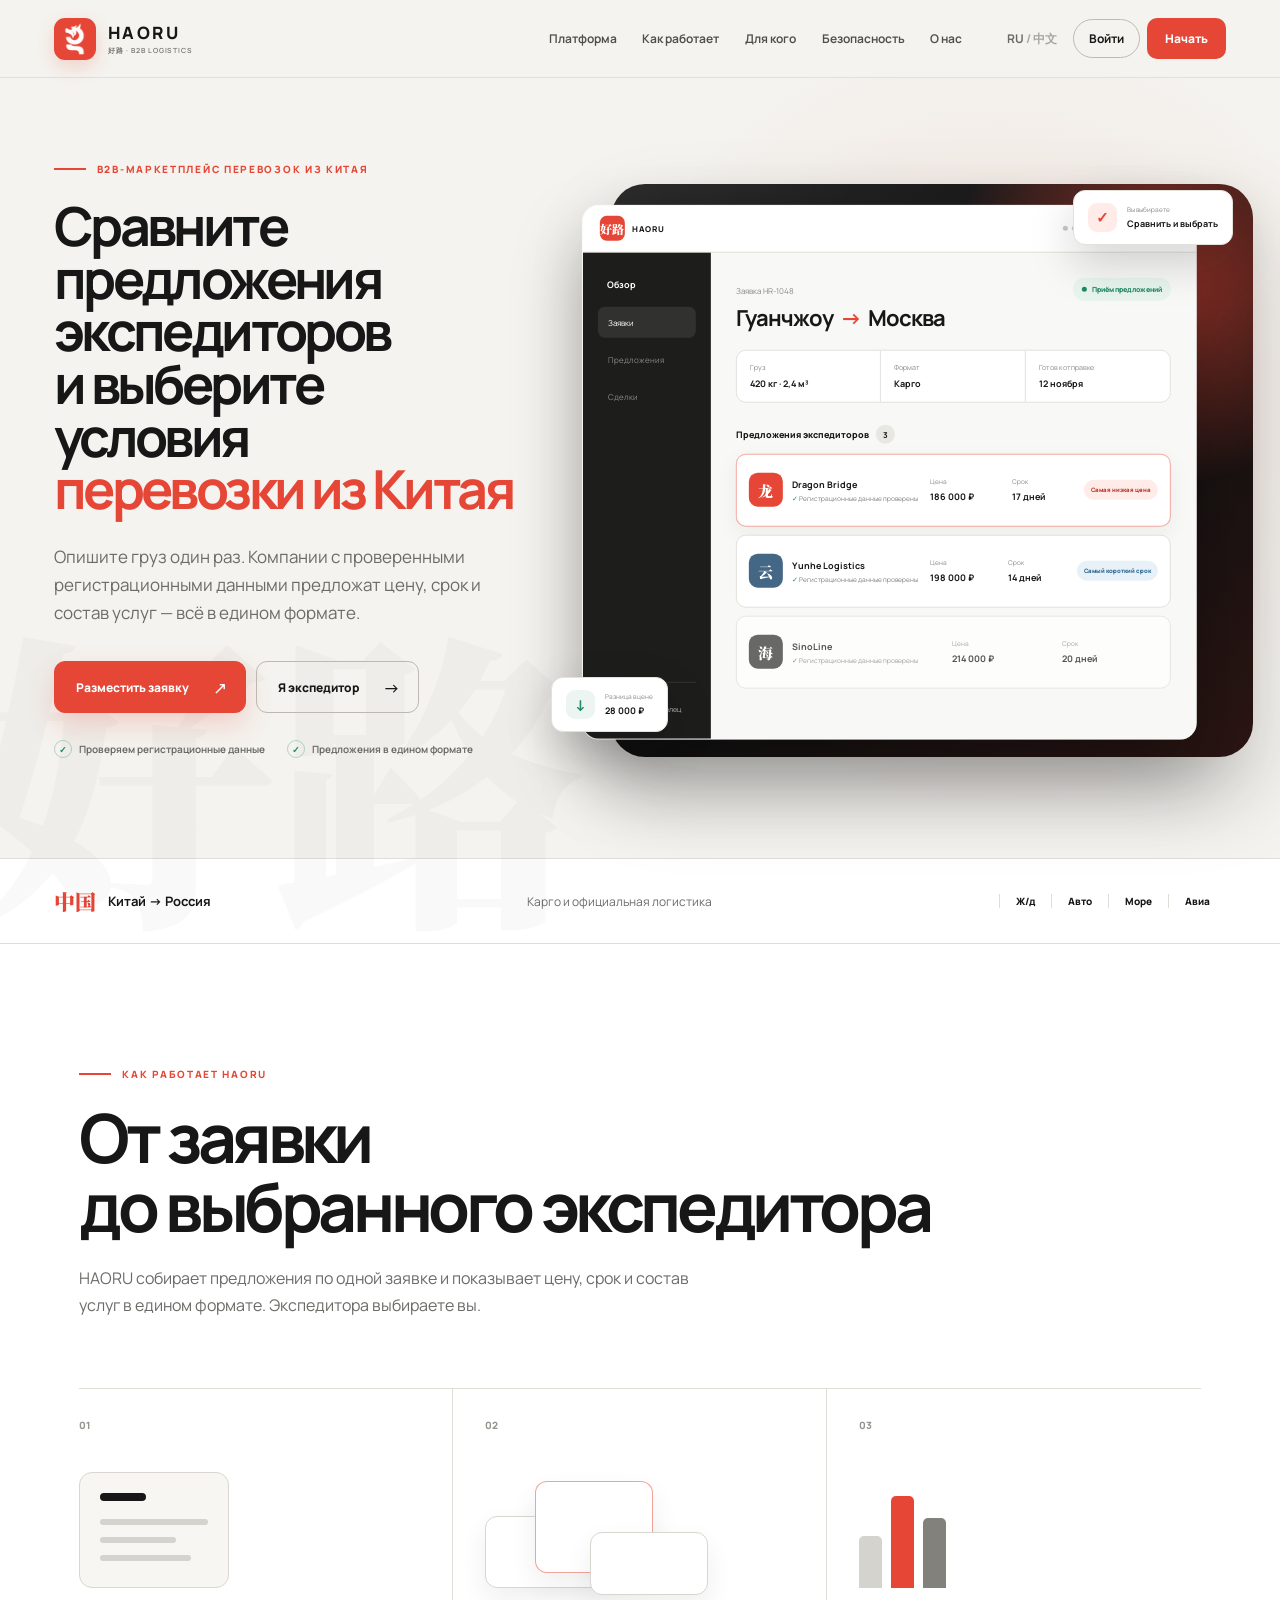
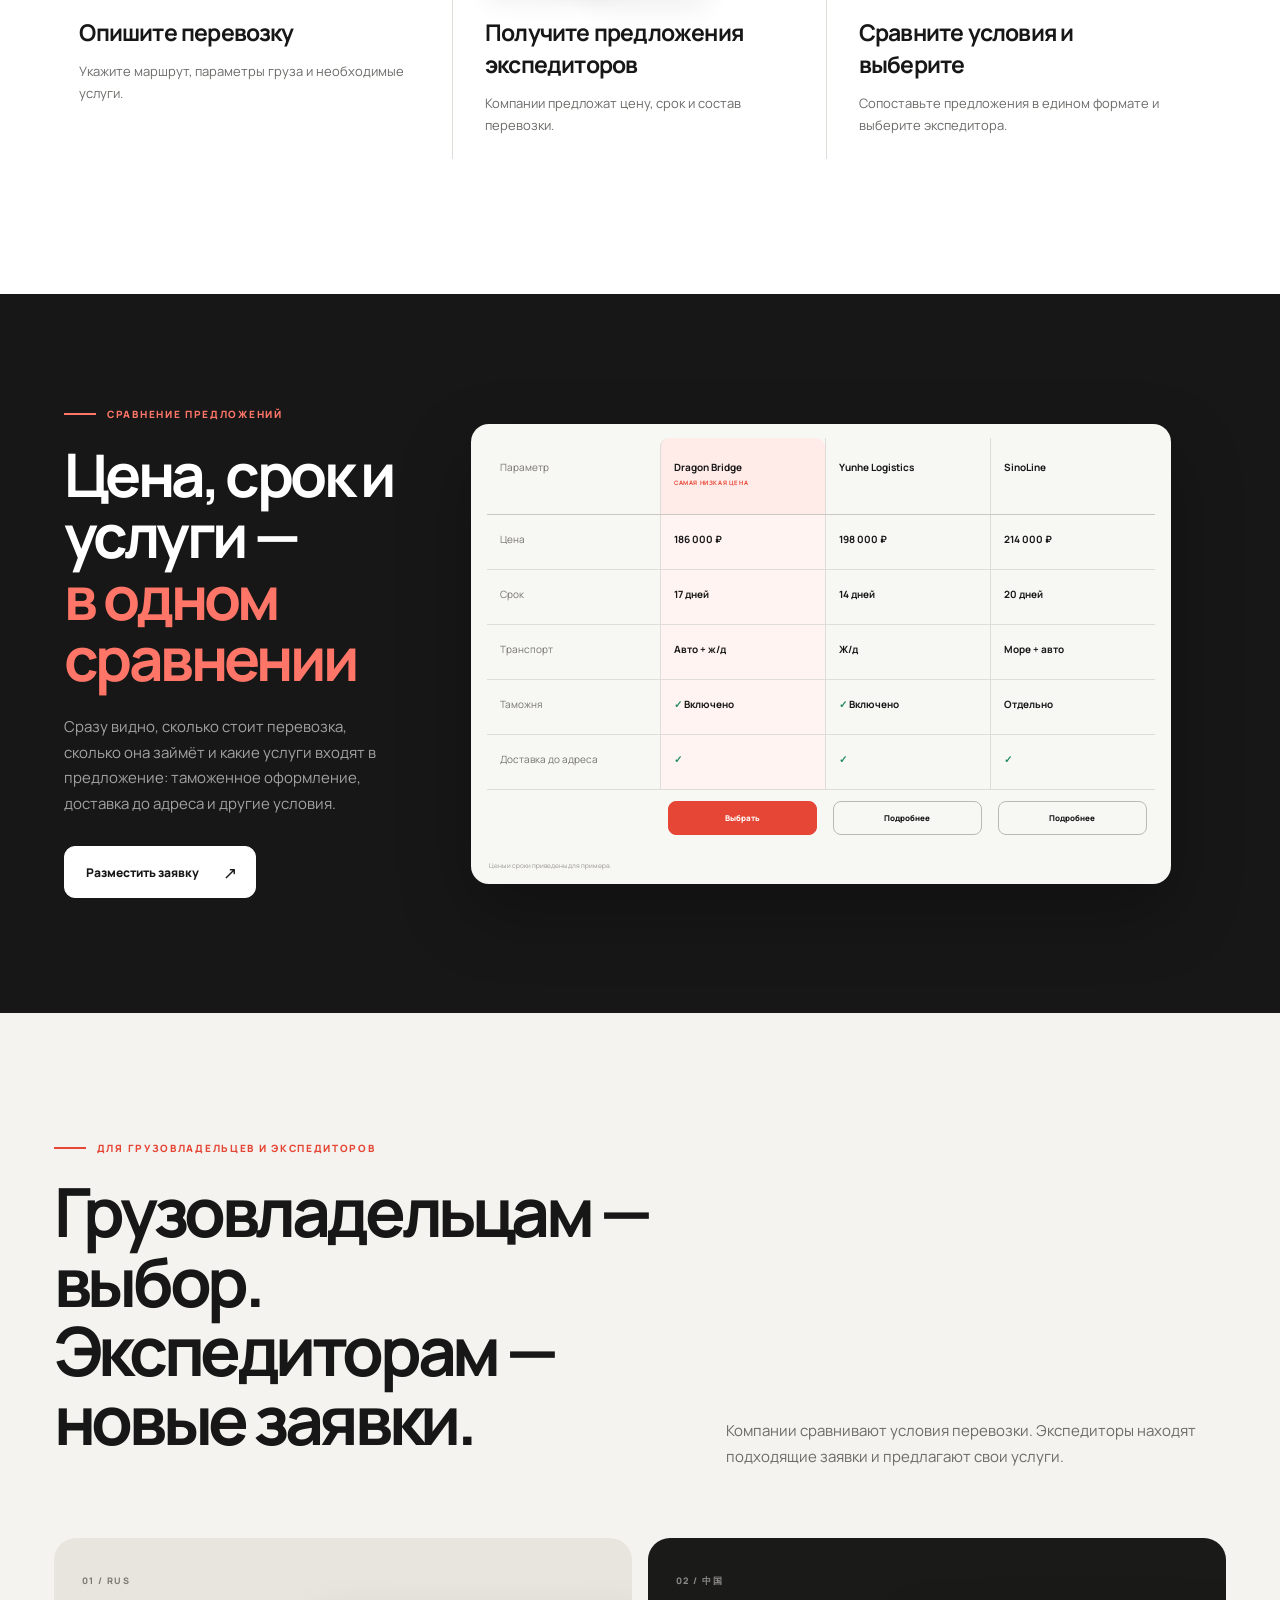
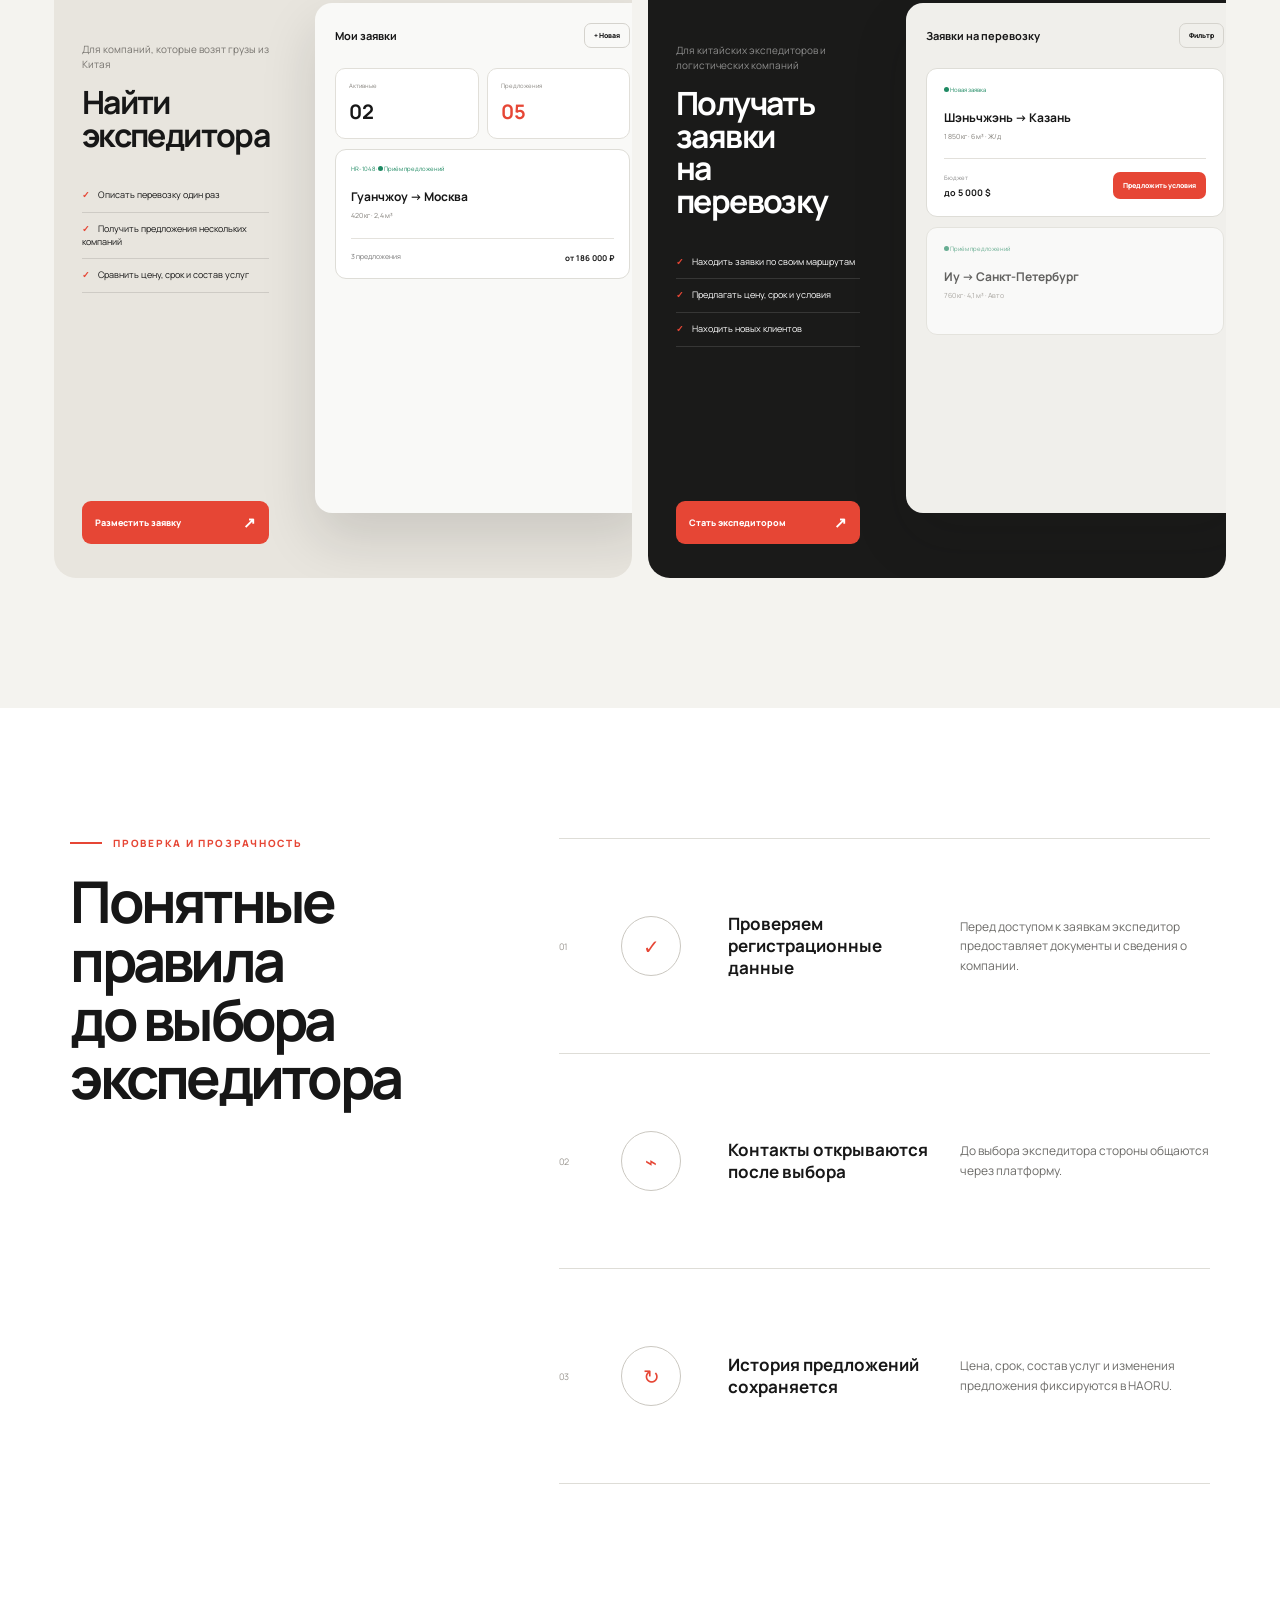
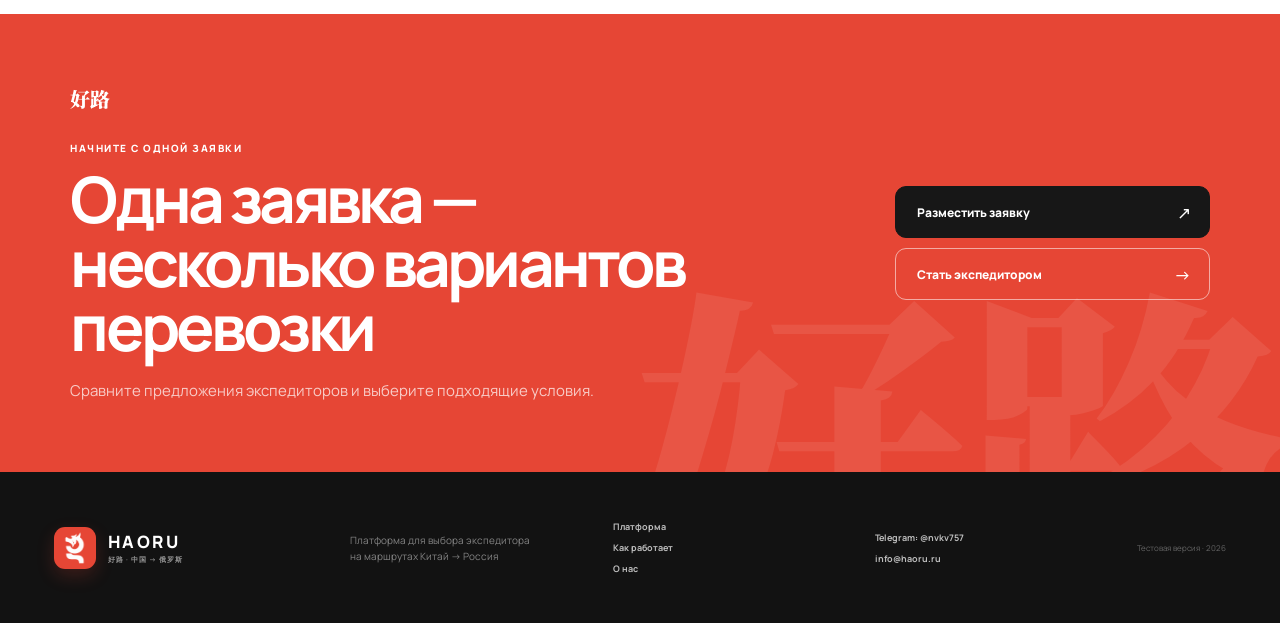
==== index.html @ 26c49c0e "Publish HAORU site" ====
<!doctype html>
<html lang="ru">
<head>
  <meta charset="utf-8">
  <meta name="viewport" content="width=device-width,initial-scale=1">
  <meta name="description" content="HAORU — B2B-платформа для выбора экспедиторов и организации грузоперевозок из Китая в Россию.">
  <meta name="theme-color" content="#f4f3ef">
  <title>HAORU — логистическая платформа Китай → Россия</title>
  <link rel="stylesheet" href="styles.css?v=20261112-5">
</head>
<body class="home-page product-home">
  <header class="topbar product-nav dark-text">
    <a class="wordmark product-wordmark" href="index.html" aria-label="HAORU — главная">
      <i class="brand-icon"><img src="haoru-dragon-user.png" alt=""></i>
      <span>HAORU<small>好路 · B2B LOGISTICS</small></span>
    </a>
    <nav aria-label="Основная навигация">
      <a href="#product" data-i18n="nav.platform">Платформа</a>
      <a href="#how" data-i18n="nav.how">Как работает</a>
      <a href="#roles" data-i18n="nav.forWhom">Для кого</a>
      <a href="#trust" data-i18n="nav.security">Безопасность</a>
      <a href="about.html" data-i18n="nav.about">О нас</a>
    </nav>
    <div class="top-actions">
      <button class="lang" data-action="language">RU <span>/ 中文</span></button>
      <button class="nav-login" data-action="login" data-i18n="nav.login">Войти</button>
      <button class="nav-primary" data-auth-role="client" data-i18n="nav.start">Начать</button>
    </div>
    <button class="mobile-nav" aria-label="Меню">☰</button>
  </header>

  <main>
    <section class="product-hero" id="product">
      <div class="hero-copy-new">
        <p class="product-kicker" data-i18n="newHero.kicker"><span></span> B2B-маркетплейс перевозок из Китая</p>
        <h1 data-i18n="newHero.title">Сравните предложения<br>экспедиторов<br>и выберите условия<br><em>перевозки из Китая</em></h1>
        <p class="hero-summary" data-i18n="newHero.text">Опишите груз один раз. Компании с проверенными регистрационными данными предложат цену, срок и состав услуг — всё в едином формате.</p>
        <div class="hero-actions">
          <button class="button-main" data-auth-role="client"><span data-i18n="newHero.clientCta">Разместить заявку</span><i>↗</i></button>
          <button class="button-secondary" data-auth-role="forwarder"><span data-i18n="newHero.forwarderCta">Я экспедитор</span><i>→</i></button>
        </div>
        <div class="hero-proof" aria-label="Ключевые принципы">
          <span data-i18n="newHero.proof1"><i>✓</i> Проверяем регистрационные данные</span>
          <span data-i18n="newHero.proof2"><i>✓</i> Предложения в едином формате</span>
        </div>
      </div>

      <div class="product-stage" aria-label="Демонстрация интерфейса платформы">
        <div class="stage-glow"></div>
        <div class="app-window">
          <div class="app-window-head">
            <div class="app-mini-brand"><b>好路</b><span>HAORU</span></div>
            <div class="app-window-nav"><i></i><i></i><i></i></div>
            <span class="demo-label" data-i18n="demo.label">Демо интерфейса</span>
          </div>
          <div class="app-layout">
            <aside class="app-sidebar" aria-hidden="true">
              <b>Обзор</b><span class="active">Заявки</span><span>Предложения</span><span>Сделки</span>
              <div class="side-user"><i>Н</i><small>Грузовладелец</small></div>
            </aside>
            <div class="app-content">
              <div class="request-heading">
                <div><small data-i18n="demo.request">Заявка HR-1048</small><h2>Гуанчжоу <i>→</i> Москва</h2></div>
                <span class="status-live"><i></i><span data-i18n="demo.auction">Приём предложений</span></span>
              </div>
              <div class="request-specs">
                <span><small data-i18n="demo.cargo">Груз</small><b>420 кг · 2,4 м³</b></span>
                <span><small data-i18n="demo.type">Формат</small><b>Карго</b></span>
                <span><small data-i18n="demo.ready">Готов к отправке</small><b>12 ноября</b></span>
              </div>
              <div class="offers-title"><span data-i18n="demo.offers">Предложения экспедиторов</span><b>3</b></div>
              <div class="offer-card best">
                <div class="offer-company"><i>龙</i><span><b>Dragon Bridge</b><small><em>✓</em> <span data-i18n="demo.verified">Регистрационные данные проверены</span></small></span></div>
                <div class="offer-metric"><small data-i18n="demo.price">Цена</small><b>186 000 ₽</b></div>
                <div class="offer-metric"><small data-i18n="demo.term">Срок</small><b>17 дней</b></div>
                <span class="offer-badge best-price" data-i18n="demo.bestPrice">Самая низкая цена</span>
              </div>
              <div class="offer-card">
                <div class="offer-company"><i class="blue">云</i><span><b>Yunhe Logistics</b><small><em>✓</em> <span data-i18n="demo.verified">Регистрационные данные проверены</span></small></span></div>
                <div class="offer-metric"><small data-i18n="demo.price">Цена</small><b>198 000 ₽</b></div>
                <div class="offer-metric"><small data-i18n="demo.term">Срок</small><b>14 дней</b></div>
                <span class="offer-badge fast" data-i18n="demo.fastest">Самый короткий срок</span>
              </div>
              <div class="offer-card muted">
                <div class="offer-company"><i class="dark">海</i><span><b>SinoLine</b><small><em>✓</em> <span data-i18n="demo.verified">Регистрационные данные проверены</span></small></span></div>
                <div class="offer-metric"><small data-i18n="demo.price">Цена</small><b>214 000 ₽</b></div>
                <div class="offer-metric"><small data-i18n="demo.term">Срок</small><b>20 дней</b></div>
              </div>
            </div>
          </div>
        </div>
        <div class="floating-note note-one"><i>↓</i><span><small data-i18n="demo.saving">Разница в цене</small><b>28 000 ₽</b></span></div>
        <div class="floating-note note-two"><i>✓</i><span><small data-i18n="demo.choice">Вы выбираете</small><b data-i18n="demo.compare">Сравнить и выбрать</b></span></div>
      </div>
    </section>

    <section class="scope-strip" aria-label="Направление и виды перевозки">
      <div><span>中国</span><b data-i18n="scope.route">Китай → Россия</b></div>
      <p data-i18n="scope.text">Карго и официальная логистика</p>
      <ul><li data-i18n="scope.rail">Ж/д</li><li data-i18n="scope.auto">Авто</li><li data-i18n="scope.sea">Море</li><li data-i18n="scope.air">Авиа</li></ul>
    </section>

    <section class="how-section" id="how">
      <div class="section-heading">
        <p class="product-kicker" data-i18n="newHow.kicker"><span></span> Как работает HAORU</p>
        <h2 data-i18n="newHow.title">От заявки<br>до выбранного экспедитора</h2>
        <p data-i18n="newHow.text">HAORU собирает предложения по одной заявке и показывает цену, срок и состав услуг в едином формате. Экспедитора выбираете вы.</p>
      </div>
      <div class="process-grid">
        <article><span>01</span><div class="process-icon request-icon"><i></i><i></i><i></i></div><h3 data-i18n="newHow.step1Title">Опишите перевозку</h3><p data-i18n="newHow.step1Text">Укажите маршрут, параметры груза и необходимые услуги.</p></article>
        <article><span>02</span><div class="process-icon bid-icon"><i></i><i></i><i></i></div><h3 data-i18n="newHow.step2Title">Получите предложения экспедиторов</h3><p data-i18n="newHow.step2Text">Компании предложат цену, срок и состав перевозки.</p></article>
        <article><span>03</span><div class="process-icon compare-icon"><i></i><i></i><i></i></div><h3 data-i18n="newHow.step3Title">Сравните условия и выберите</h3><p data-i18n="newHow.step3Text">Сопоставьте предложения в едином формате и выберите экспедитора.</p></article>
      </div>
    </section>

    <section class="compare-section-new">
      <div class="compare-copy">
        <p class="product-kicker light" data-i18n="compare.kicker"><span></span> Сравнение предложений</p>
        <h2 data-i18n="compare.title">Цена, срок и услуги —<br><em>в одном сравнении</em></h2>
        <p data-i18n="compare.text">Сразу видно, сколько стоит перевозка, сколько она займёт и какие услуги входят в предложение: таможенное оформление, доставка до адреса и другие условия.</p>
        <button class="button-main light-button" data-auth-role="client"><span data-i18n="compare.cta">Разместить заявку</span><i>↗</i></button>
      </div>
      <div class="compare-board" aria-label="Демонстрационное сравнение предложений">
        <div class="compare-board-head"><span data-i18n="compare.parameter">Параметр</span><b>Dragon Bridge<small data-i18n="compare.optimal">Самая низкая цена</small></b><b>Yunhe Logistics</b><b>SinoLine</b></div>
        <div><span data-i18n="demo.price">Цена</span><b class="selected">186 000 ₽</b><b>198 000 ₽</b><b>214 000 ₽</b></div>
        <div><span data-i18n="demo.term">Срок</span><b class="selected">17 дней</b><b>14 дней</b><b>20 дней</b></div>
        <div><span data-i18n="compare.transport">Транспорт</span><b class="selected">Авто + ж/д</b><b>Ж/д</b><b>Море + авто</b></div>
        <div><span data-i18n="compare.customs">Таможня</span><b class="selected"><i>✓</i> <span data-i18n="compare.included">Включено</span></b><b><i>✓</i> <span data-i18n="compare.included">Включено</span></b><b data-i18n="compare.separate">Отдельно</b></div>
        <div><span data-i18n="compare.delivery">Доставка до адреса</span><b class="selected"><i>✓</i></b><b><i>✓</i></b><b><i>✓</i></b></div>
        <div class="compare-actions"><span></span><button data-auth-role="client" data-i18n="compare.choose">Выбрать</button><button data-auth-role="client" data-i18n="compare.details">Подробнее</button><button data-auth-role="client" data-i18n="compare.details">Подробнее</button></div>
        <small class="board-caption" data-i18n="demo.caption">Цены и сроки приведены для примера.</small>
      </div>
    </section>

    <section class="role-section-new" id="roles">
      <div class="section-heading horizontal">
        <div><p class="product-kicker" data-i18n="rolesNew.kicker"><span></span> Для грузовладельцев и экспедиторов</p><h2 data-i18n="rolesNew.title">Грузовладельцам — выбор.<br>Экспедиторам — новые заявки.</h2></div>
        <p data-i18n="rolesNew.text">Компании сравнивают условия перевозки. Экспедиторы находят подходящие заявки и предлагают свои услуги.</p>
      </div>
      <div class="role-product-grid">
        <article class="role-product-card client-product">
          <div class="role-card-copy"><span>01 / RUS</span><p data-i18n="roles.client.for">Для компаний, которые возят грузы из Китая</p><h3 data-i18n="rolesNew.clientTitle">Найти<br>экспедитора</h3><ul><li data-i18n="roles.client.item1">Описать перевозку один раз</li><li data-i18n="roles.client.item2">Получить предложения нескольких компаний</li><li data-i18n="roles.client.item3">Сравнить цену, срок и состав услуг</li></ul><button data-auth-role="client"><span data-i18n="rolesNew.clientCta">Разместить заявку</span><i>↗</i></button></div>
          <div class="mini-dashboard client-dashboard"><div class="mini-top"><b data-i18n="rolesNew.myRequests">Мои заявки</b><span>+ <span data-i18n="rolesNew.newRequest">Новая</span></span></div><div class="mini-kpi"><span><small data-i18n="rolesNew.active">Активные</small><b>02</b></span><span><small data-i18n="demo.offers">Предложения</small><b>05</b></span></div><div class="mini-request"><small>HR-1048 · <i></i> <span data-i18n="demo.auction">Приём предложений</span></small><b>Гуанчжоу → Москва</b><span>420 кг · 2,4 м³</span><div><em>3 <span data-i18n="rolesNew.offersShort">предложения</span></em><strong>от 186 000 ₽</strong></div></div></div>
        </article>
        <article class="role-product-card forwarder-product">
          <div class="role-card-copy"><span>02 / 中国</span><p data-i18n="roles.forwarder.for">Для китайских экспедиторов и логистических компаний</p><h3 data-i18n="rolesNew.forwarderTitle">Получать заявки<br>на перевозку</h3><ul><li data-i18n="roles.forwarder.item1">Находить заявки по своим маршрутам</li><li data-i18n="roles.forwarder.item2">Предлагать цену, срок и условия</li><li data-i18n="roles.forwarder.item3">Находить новых клиентов</li></ul><button data-auth-role="forwarder"><span data-i18n="rolesNew.forwarderCta">Стать экспедитором</span><i>↗</i></button></div>
          <div class="mini-dashboard forwarder-dashboard"><div class="mini-top"><b data-i18n="rolesNew.cargoFeed">Заявки на перевозку</b><span data-i18n="rolesNew.filter">Фильтр</span></div><div class="feed-card"><small><i></i> <span data-i18n="rolesNew.newCargo">Новая заявка</span></small><b>Шэньчжэнь → Казань</b><p>1 850 кг · 6 м³ · Ж/д</p><div><span><small data-i18n="rolesNew.budget">Бюджет</small><b>до 5 000 $</b></span><button data-auth-role="forwarder" data-i18n="rolesNew.offer">Предложить условия</button></div></div><div class="feed-card subtle"><small><i></i> <span data-i18n="demo.auction">Приём предложений</span></small><b>Иу → Санкт-Петербург</b><p>760 кг · 4,1 м³ · Авто</p></div></div>
        </article>
      </div>
    </section>

    <section class="trust-section-new" id="trust">
      <div class="trust-heading"><p class="product-kicker" data-i18n="trustNew.kicker"><span></span> Проверка и прозрачность</p><h2 data-i18n="trustNew.title">Понятные правила<br>до выбора экспедитора</h2></div>
      <div class="trust-list">
        <article><span>01</span><div class="line-icon verify-icon">✓</div><h3 data-i18n="trust.card1.title">Проверяем регистрационные данные</h3><p data-i18n="trust.card1.text">Перед доступом к заявкам экспедитор предоставляет документы и сведения о компании.</p></article>
        <article><span>02</span><div class="line-icon lock-icon">⌁</div><h3 data-i18n="trust.card2.title">Контакты открываются после выбора</h3><p data-i18n="trust.card2.text">До выбора экспедитора стороны общаются через платформу.</p></article>
        <article><span>03</span><div class="line-icon history-icon">↻</div><h3 data-i18n="trust.card3.title">История предложений сохраняется</h3><p data-i18n="trust.card3.text">Цена, срок, состав услуг и изменения предложения фиксируются в HAORU.</p></article>
      </div>
    </section>

    <section class="product-cta">
      <div><span class="cta-mark">好路</span><p data-i18n="ctaNew.kicker">Начните с одной заявки</p><h2 data-i18n="ctaNew.title">Одна заявка —<br>несколько вариантов перевозки</h2><span class="cta-support" data-i18n="ctaNew.text">Сравните предложения экспедиторов и выберите подходящие условия.</span></div>
      <div class="cta-actions"><button class="button-main dark-button" data-auth-role="client"><span data-i18n="newHero.clientCta">Разместить заявку</span><i>↗</i></button><button class="button-secondary red-outline" data-auth-role="forwarder"><span data-i18n="ctaNew.forwarder">Стать экспедитором</span><i>→</i></button></div>
    </section>
  </main>

  <footer class="product-footer">
    <a class="wordmark product-wordmark footer-brand" href="index.html"><i class="brand-icon"><img src="haoru-dragon-user.png" alt=""></i><span>HAORU<small>好路 · 中国 → 俄罗斯</small></span></a>
    <p data-i18n="footer.text">Платформа для выбора экспедитора<br>на маршрутах Китай → Россия</p>
    <div><a href="#product" data-i18n="nav.platform">Платформа</a><a href="#how" data-i18n="nav.how">Как работает</a><a href="about.html" data-i18n="nav.about">О нас</a></div>
    <div class="footer-contact"><a href="https://t.me/nvkv757" target="_blank" rel="noreferrer">Telegram: @nvkv757</a><a href="mailto:info@haoru.ru">info@haoru.ru</a></div>
    <span data-i18n="footer.stage">Тестовая версия · 2026</span>
  </footer>

  <div class="overlay" hidden></div>
  <section class="modal auth-modal" id="authModal" role="dialog" aria-modal="true" aria-labelledby="authTitle" hidden>
    <button class="modal-x" data-close aria-label="Закрыть">×</button><span class="modal-seal">好路</span>
    <p class="section-label" id="authEyebrow" data-i18n="auth.eyebrow">Аккаунт HAORU</p><h2 id="authTitle" data-i18n="auth.registerTitle">Регистрация</h2>
    <div class="auth-tabs"><button type="button" class="active" data-auth-mode="register" data-i18n="auth.registerTab">Регистрация</button><button type="button" data-auth-mode="login" data-i18n="auth.loginTab">Вход</button></div>
    <form id="registerForm" class="auth-form">
      <input type="hidden" name="role" value="client">
      <div class="auth-role-summary"><i id="authRoleMark">货</i><span><small data-i18n="auth.selectedRole">Выбранная роль</small><b id="authRoleName">Грузовладелец</b></span></div>
      <label><span data-i18n="auth.fullName">Имя и фамилия *</span><input name="fullName" autocomplete="name" required></label>
      <div class="forwarder-only" hidden>
        <label><span data-i18n="auth.company">Название компании *</span><input name="company" autocomplete="organization"></label>
        <label><span data-i18n="auth.city">Город в Китае *</span><input name="city" placeholder="Гуанчжоу"></label>
        <label><span>WeChat</span><input name="wechat" placeholder="wechat_id"></label>
      </div>
      <label><span data-i18n="auth.phone">Телефон *</span><input name="phone" type="tel" autocomplete="tel" required></label>
      <label><span>Email *</span><input name="email" type="email" autocomplete="email" required></label>
      <label><span data-i18n="auth.password">Пароль *</span><input name="password" type="password" minlength="8" autocomplete="new-password" required></label>
      <label class="auth-consent"><input type="checkbox" required checked><span data-i18n="auth.consent">Я принимаю правила платформы и согласен на обработку данных.</span></label>
      <p class="form-message" id="registerMessage" role="status"></p>
      <button class="auth-submit" type="submit"><span data-i18n="auth.create">Создать аккаунт</span> →</button>
    </form>
    <form id="loginForm" class="auth-form" hidden>
      <label><span>Email</span><input name="email" type="email" autocomplete="email" required></label>
      <label><span data-i18n="auth.password">Пароль</span><input name="password" type="password" autocomplete="current-password" required></label>
      <p class="form-message" id="loginMessage" role="status"></p>
      <button class="auth-submit" type="submit"><span data-i18n="auth.enter">Войти в платформу</span> →</button>
    </form>
    <p class="auth-security" data-i18n="auth.security">Роль закрепляется за аккаунтом и определяет доступный кабинет.</p>
  </section>
  <div class="toast" id="toast" role="status"><i>✓</i><span><b></b><small></small></span></div>
  <script src="app/supabase-config.js?v=20261112-5"></script><script src="app/auth-client.js?v=20261112-5"></script><script src="app.js?v=20261112-5"></script>
</body>
</html>
---- styles.css ----
@import url('https://fonts.googleapis.com/css2?family=Manrope:wght@400;500;600;700;800&family=Noto+Serif+SC:wght@700;900&display=swap');

:root{--red:#d8392f;--red-dark:#a92521;--ink:#171614;--cream:#f2e7d6;--paper:#f9f6ef;--green:#24755c;--line:rgba(23,22,20,.16);--white:#fff;--radius:22px;--shadow:0 24px 70px rgba(42,30,21,.16)}
*{box-sizing:border-box}html{scroll-behavior:smooth}body{margin:0;background:var(--paper);color:var(--ink);font-family:Manrope,Arial,sans-serif;font-size:15px}body.no-scroll{overflow:hidden}button,input,select,textarea{font:inherit}button,a{color:inherit}a{text-decoration:none}button{cursor:pointer}img{max-width:100%}[hidden]{display:none!important}
.topbar,.workspace-head{height:82px;padding:0 clamp(22px,4vw,70px);display:flex;align-items:center;gap:32px;position:relative;z-index:20}.topbar{position:absolute;inset:0 0 auto}.workspace-head{background:var(--paper);border-bottom:1px solid var(--line)}.topbar nav,.workspace-head nav{display:flex;align-items:center;gap:28px;margin-left:auto}.topbar nav a,.workspace-head nav a{font-size:13px;font-weight:700}.on-red{color:#fff}.wordmark{display:flex;align-items:center;gap:10px;color:#fff;line-height:1;min-width:max-content}.wordmark .brand-icon{width:48px;height:48px;background:var(--ink);border:1px solid rgba(255,255,255,.34);display:grid;place-items:center;transform:rotate(-3deg);overflow:hidden}.wordmark .brand-icon img{width:43px;height:43px}.wordmark>span{font-weight:800;font-size:20px;letter-spacing:.12em}.wordmark small{display:block;margin-top:7px;font-weight:600;font-size:8px;letter-spacing:.08em;opacity:.78}.wordmark.dark{color:var(--ink)}.wordmark.dark .brand-icon{background:var(--red)}.top-actions{display:flex;align-items:center;gap:10px}.lang,.nav-login,.switch-role{border:0;background:transparent;color:inherit;font-size:12px;font-weight:700;padding:11px 14px;border-radius:999px}.nav-login{border:1px solid currentColor}.lang span{opacity:.56}.dark-login{background:var(--ink);color:#fff;border-color:var(--ink)}.switch-role{background:rgba(23,22,20,.06)}.switch-role.light{background:rgba(255,255,255,.1)}.mobile-nav{display:none;margin-left:auto;border:0;background:transparent;color:#fff;font-size:24px}.dark-text{color:var(--ink)}

.brand-hero{min-height:790px;background:var(--red);color:#fff;padding:155px clamp(24px,7vw,110px) 70px;position:relative;overflow:hidden;display:grid;grid-template-columns:1.05fr .95fr;align-items:center}.grain{position:absolute;inset:0;opacity:.16;pointer-events:none;background-image:url("data:image/svg+xml,%3Csvg viewBox='0 0 180 180' xmlns='http://www.w3.org/2000/svg'%3E%3Cfilter id='n'%3E%3CfeTurbulence type='fractalNoise' baseFrequency='.8' numOctaves='3' stitchTiles='stitch'/%3E%3C/filter%3E%3Crect width='100%25' height='100%25' filter='url(%23n)' opacity='.32'/%3E%3C/svg%3E")}.china-mark{position:absolute;right:-.03em;top:.02em;color:rgba(255,255,255,.065);font:900 min(40vw,540px)/1 'Noto Serif SC',serif}.hero-line{position:absolute;left:0;right:0;top:50%;display:flex;align-items:center;gap:10px;opacity:.32}.hero-line i{height:1px;background:#fff;flex:1}.hero-line span{font-size:9px;letter-spacing:.3em}.brand-copy{position:relative;z-index:2;max-width:700px}.eyebrow,.section-label{text-transform:uppercase;letter-spacing:.16em;font-size:10px;font-weight:800}.eyebrow{display:flex;align-items:center;gap:10px}.eyebrow i{width:34px;height:2px;background:currentColor}.brand-copy h1,.client-copy h1,.forwarder-copy h1{font-size:clamp(50px,6vw,92px);line-height:.94;letter-spacing:-.065em;margin:26px 0}.brand-copy h1 em,.client-copy h1 em,.forwarder-copy h1 em{font-family:'Noto Serif SC',Georgia,serif;font-style:normal;font-weight:700}.brand-copy .lead{max-width:600px;font-size:18px;line-height:1.65;color:rgba(255,255,255,.78)}.hero-symbol{width:min(42vw,580px);aspect-ratio:1;justify-self:end;position:relative;border:1px solid rgba(255,255,255,.25);border-radius:50%;z-index:2}.hero-symbol .sun{width:48%;height:48%;border-radius:50%;background:#f3c95d;position:absolute;left:26%;top:16%;box-shadow:0 0 0 1px rgba(0,0,0,.09)}.gate{position:absolute;left:26%;right:26%;top:31%;height:33%;border:8px solid var(--ink);border-top:0;display:flex;justify-content:space-around;align-items:flex-end}.gate:before,.gate:after{content:"";position:absolute;left:-18%;right:-18%;height:11px;background:var(--ink);top:-5px;transform:skewX(-28deg)}.gate:after{top:29px;left:-8%;right:-8%;height:8px}.gate b{height:78%;width:7px;background:var(--ink)}.gate span{font:900 39px/1.05 'Noto Serif SC';color:var(--ink);position:absolute;text-align:center;top:43px}.bridge{position:absolute;left:5%;right:5%;bottom:25%;height:18%;border-bottom:5px solid #fff;overflow:hidden}.bridge:before{content:"";position:absolute;left:0;right:0;height:120%;top:28%;border:3px solid #fff;border-radius:50%}.bridge i{position:relative;display:inline-block;width:18%;height:100%;border-right:2px solid #fff}.train{position:absolute;right:18%;bottom:24%;font-size:17px;letter-spacing:4px;color:var(--ink)}.hero-symbol small{position:absolute;bottom:17%;font-size:9px;letter-spacing:.2em}.hero-symbol small:first-of-type{left:12%}.hero-symbol small:last-of-type{right:12%}.brand-note{position:absolute;bottom:42px;left:clamp(24px,7vw,110px);display:grid;grid-template-columns:auto auto;gap:5px 12px;font-size:11px}.brand-note b{font-size:17px}.brand-note span{opacity:.7}

.role-entry{padding:110px clamp(24px,7vw,110px);display:grid;grid-template-columns:.72fr 1.28fr;gap:70px}.role-intro{align-self:start;position:sticky;top:30px}.section-label{color:var(--red)}.section-label.inverse{color:#f3c95d}.role-intro h2,.corridor-copy h2,.trust h2,.workspace-title h2,.partner-copy h2,.premium-section h2{font-size:clamp(37px,4.5vw,66px);line-height:1.03;letter-spacing:-.055em;margin:17px 0 24px}.role-intro h2 em{color:var(--red);font-style:normal;font-family:'Noto Serif SC',serif}.role-intro>p:last-child{max-width:430px;line-height:1.8;color:#69635d}.role-cards{display:grid;grid-template-columns:1fr 1fr;gap:18px}.role-card{min-height:585px;border-radius:28px;padding:25px 27px 30px;display:flex;flex-direction:column;position:relative;overflow:hidden;transition:transform .25s,box-shadow .25s}.role-card:hover{transform:translateY(-7px);box-shadow:var(--shadow)}.client-card{background:var(--cream)}.forwarder-card{background:var(--ink);color:#fff}.role-top{display:flex;justify-content:space-between;align-items:center;font-size:10px;letter-spacing:.18em;font-weight:800}.role-top i{font-size:26px;font-style:normal}.role-glyph{position:absolute;right:-8px;top:35px;font:900 190px/1 'Noto Serif SC';color:rgba(216,57,47,.12)}.forwarder-card .role-glyph{color:rgba(255,255,255,.07)}.role-card>p{margin-top:180px;font-size:12px;opacity:.65}.role-card h3{font-size:36px;line-height:1.05;letter-spacing:-.04em;margin:10px 0}.forwarder-card h3{color:#f4c95c}.role-card>small{font-size:15px;color:#fff;opacity:.55}.role-card ul{list-style:none;padding:0;margin:23px 0 30px}.role-card li{padding:10px 0;border-bottom:1px solid rgba(23,22,20,.12);font-size:12px}.forwarder-card li{border-color:rgba(255,255,255,.13)}.role-card li:before{content:"✓";color:var(--red);font-weight:900;margin-right:10px}.role-card strong{margin-top:auto;font-size:13px}.role-card strong span{float:right;font-size:22px}

.manifesto{background:var(--ink);color:#fff;padding:120px clamp(24px,7vw,110px);display:grid;grid-template-columns:.8fr 1.2fr;gap:90px;position:relative;overflow:hidden}.manifesto-title>span{font:900 270px/1 'Noto Serif SC';color:rgba(216,57,47,.75);position:absolute;left:-22px;bottom:-40px}.manifesto-title h2{position:relative;font-size:clamp(42px,5vw,76px);line-height:1;letter-spacing:-.06em;margin:25px 0}.manifesto-copy>p{font-size:21px;line-height:1.65;max-width:640px;color:rgba(255,255,255,.7)}.manifesto-list{margin-top:55px}.manifesto-list article{display:grid;grid-template-columns:54px 140px 1fr;gap:20px;padding:25px 0;border-top:1px solid rgba(255,255,255,.17);align-items:start}.manifesto-list b{color:#f3c95d}.manifesto-list h3{margin:0;font-size:20px}.manifesto-list p{margin:0;color:rgba(255,255,255,.58);line-height:1.65}

.corridor{padding:110px clamp(24px,7vw,110px);display:grid;grid-template-columns:1.1fr .9fr;gap:70px;align-items:center;background:var(--cream)}.corridor-map{height:480px;background:var(--red);border-radius:50% 50% 4px 4px;position:relative;color:#fff;overflow:hidden}.corridor-map:after{content:"路";font:900 310px/1 'Noto Serif SC';position:absolute;right:-20px;bottom:-55px;color:rgba(255,255,255,.08)}.city{position:absolute;z-index:2;font:700 20px 'Noto Serif SC';display:flex;align-items:center;gap:8px}.city small{font:600 10px Manrope;display:block;opacity:.65}.city i{width:13px;height:13px;background:#f3c95d;border-radius:50%;box-shadow:0 0 0 8px rgba(243,201,93,.2)}.china-city{left:11%;bottom:17%}.russia-city{right:9%;top:18%}.route-arc{position:absolute;left:18%;right:18%;top:24%;height:47%;border:2px dashed rgba(255,255,255,.65);border-left:0;border-bottom:0;border-radius:0 100% 0 0;transform:rotate(-8deg)}.route-arc b{position:absolute;left:23%;top:8%;font-size:10px;background:#fff;color:var(--ink);padding:8px 12px;border-radius:999px;transform:rotate(8deg)}.route-arc i{position:absolute;width:9px;height:9px;border-radius:50%;background:#fff}.route-arc i:nth-of-type(1){left:7%;bottom:0}.route-arc i:nth-of-type(2){left:55%;top:0}.route-arc i:nth-of-type(3){right:0;top:29%}.corridor-copy>p{line-height:1.8;color:#655e55}.corridor-copy>div{display:grid;grid-template-columns:repeat(3,1fr);gap:12px;margin-top:42px;padding-top:28px;border-top:1px solid rgba(23,22,20,.18)}.corridor-copy>div span{font-size:10px;line-height:1.5}.corridor-copy>div b{display:block;font-size:25px;margin-bottom:4px}

.trust{padding:110px clamp(24px,7vw,110px);display:grid;grid-template-columns:.7fr 1.3fr;gap:80px}.trust-grid{display:grid;grid-template-columns:repeat(3,1fr);gap:15px}.trust-grid article{padding:32px 25px;border:1px solid var(--line);border-radius:18px;min-height:310px}.trust-grid i{font:900 64px 'Noto Serif SC';font-style:normal;color:var(--red)}.trust-grid h3{margin-top:60px;font-size:17px}.trust-grid p{font-size:12px;line-height:1.7;color:#746e68}.home-cta{background:var(--red);color:#fff;padding:70px clamp(24px,7vw,110px);display:flex;justify-content:space-between;align-items:center}.home-cta>div:first-child span{font:700 13px 'Noto Serif SC'}.home-cta h2{font-size:clamp(40px,5vw,70px);line-height:1;margin:16px 0 0;letter-spacing:-.05em}.home-cta>div:last-child{display:flex;flex-direction:column;gap:10px;min-width:330px}.cta-btn{display:flex;justify-content:space-between;padding:18px 21px;font-weight:800;border-radius:10px}.cream{background:var(--cream);color:var(--ink)}.ink{background:var(--ink)}footer{padding:45px clamp(24px,7vw,110px);display:grid;grid-template-columns:1fr 1fr 1fr auto;gap:40px;align-items:center;background:var(--paper)}footer p{color:#706a63;line-height:1.6;font-size:12px}footer>div{display:flex;gap:18px;font-size:11px;font-weight:700}footer>span{font-size:10px;color:#8d867e}

/* shared workspace */
.mode-badge{font-size:10px;font-weight:800;text-transform:uppercase;letter-spacing:.1em;background:var(--cream);padding:9px 12px;border-radius:999px}.client-hero{padding:85px clamp(24px,6vw,92px) 0;background:var(--paper);position:relative;overflow:hidden}.client-copy{max-width:970px}.eyebrow.red{color:var(--red)}.client-copy h1{font-size:clamp(52px,7vw,104px);margin-bottom:24px}.client-copy h1 em{color:var(--red)}.client-copy>p:last-child{font-size:18px;max-width:670px;line-height:1.7;color:#6e6861}.client-stamp{position:absolute;right:7%;top:76px;width:145px;height:145px;border:2px solid var(--red);border-radius:50%;color:var(--red);display:grid;place-items:center;transform:rotate(10deg)}.client-stamp:after{content:"";position:absolute;inset:8px;border:1px dashed var(--red);border-radius:50%}.client-stamp b{font:900 46px 'Noto Serif SC';z-index:1}.client-stamp span{position:absolute;font-size:8px;letter-spacing:.2em;text-align:center;bottom:28px}.route-search{margin-top:48px;background:#fff;box-shadow:var(--shadow);border-radius:20px;padding:12px;display:grid;grid-template-columns:1.15fr 36px 1.15fr 1.15fr .65fr 1.4fr;align-items:stretch;position:relative;z-index:2}.route-search label,.load-filters label{padding:10px 14px;border-right:1px solid var(--line)}.route-search label small,.load-filters small{display:block;font-size:9px;color:#827b74;margin-bottom:7px}.route-search label span{display:flex;align-items:center;gap:8px}.route-search input,.route-search select,.load-filters select{border:0;background:transparent;width:100%;min-width:0;font-weight:800;outline:0}.mini-flag{font-style:normal;font-size:8px;background:var(--red);color:#fff;border-radius:3px;padding:4px}.mini-flag.blue{background:#244b91}.unit{font-style:normal;font-size:10px;color:#777}.swap{align-self:center;border:0;background:var(--cream);border-radius:50%;height:30px;width:30px}.search-submit,.load-filters>button{border:0;background:var(--red);color:#fff;border-radius:12px;font-weight:800;padding:15px}.search-submit span{float:right}.client-facts{display:grid;grid-template-columns:repeat(4,1fr);margin-top:60px;border-top:1px solid var(--line)}.client-facts span{padding:28px 20px;border-right:1px solid var(--line);font-size:11px;color:#777}.client-facts span:first-child{padding-left:0}.client-facts b{font-size:21px;color:var(--ink);margin-right:7px}.workspace-section{padding:100px clamp(24px,6vw,92px)}.workspace-title{display:flex;justify-content:space-between;align-items:flex-end;gap:25px;margin-bottom:40px}.workspace-title h2{margin-bottom:0}.workspace-title>div>p:last-child{color:#7d766f}.small-action{background:var(--ink);color:#fff;border:0;border-radius:999px;padding:11px 18px}.small-action b{background:var(--red);border-radius:50%;padding:3px 7px;margin-left:5px}.auction-layout{display:grid;grid-template-columns:1.35fr .65fr;gap:18px}.auction-stack{display:flex;flex-direction:column;gap:13px}.auction-card{background:#fff;border:1px solid var(--line);border-radius:18px;padding:23px;cursor:pointer;transition:transform .2s,box-shadow .2s}.auction-card:hover{transform:translateY(-3px);box-shadow:0 14px 35px rgba(28,20,16,.08)}.auction-main{display:flex;align-items:center;gap:18px}.cargo-glyph{font:900 28px 'Noto Serif SC';font-style:normal;color:#fff;background:var(--red);width:52px;height:52px;border-radius:12px;display:grid;place-items:center}.cargo-glyph.green{background:var(--green)}.auction-route{display:flex;align-items:center;gap:18px}.auction-route span b{display:block;font-size:18px}.auction-route span small{color:#8c857e}.auction-route em{font-style:normal;color:var(--red);letter-spacing:-.12em}.live-badge{margin-left:auto;font-size:9px;font-weight:800;background:#fff0e8;color:var(--red);padding:7px 10px;border-radius:999px}.live-badge i{display:inline-block;width:6px;height:6px;border-radius:50%;background:var(--red);margin-right:3px}.live-badge.new{background:#e8f3ee;color:var(--green)}.auction-tags,.modal-chips,.load-tags,.tag-row{display:flex;flex-wrap:wrap;gap:7px;margin:19px 0}.auction-tags span,.modal-chips span,.load-tags span,.tag-row span{font-size:9px;background:#f2f0eb;padding:6px 8px;border-radius:4px}.auction-data{display:grid;grid-template-columns:1fr 1fr 1fr 35px;border-top:1px solid var(--line);padding-top:18px;gap:15px}.auction-data span{border-right:1px solid var(--line)}.auction-data small,.auction-data em{display:block;font-size:9px;color:#89827c;font-style:normal}.auction-data b{display:block;font-size:17px;margin:4px 0}.auction-data button{border:0;border-radius:50%;background:var(--ink);color:#fff}.client-aside{background:var(--red);color:#fff;border-radius:20px;padding:30px;position:relative;overflow:hidden}.client-aside>span{font:900 55px/1.1 'Noto Serif SC';position:absolute;right:-7px;top:8px;color:rgba(255,255,255,.1)}.client-aside h3{font-size:23px;line-height:1.35;margin-top:40px}.client-aside ul{list-style:none;padding:0;margin:34px 0}.client-aside li{padding:10px 0;border-bottom:1px solid rgba(255,255,255,.18);font-size:12px}.client-aside button{border:0;width:100%;background:var(--ink);color:#fff;border-radius:9px;padding:15px;font-weight:800}.cream-section{background:var(--cream)}.workspace-tabs{display:flex;gap:4px}.workspace-tabs button{border:1px solid var(--line);background:transparent;border-radius:999px;padding:9px 13px;font-size:10px}.workspace-tabs button.active{background:var(--ink);color:#fff}.company-grid{display:grid;grid-template-columns:repeat(3,1fr);gap:15px}.company-card{background:var(--paper);border-radius:16px;padding:25px;position:relative}.company-card>em{position:absolute;right:18px;top:18px;background:var(--red);color:#fff;border-radius:3px;padding:4px 6px;font-size:8px;font-style:normal}.company-card>div:first-of-type,.offer>div{display:flex;align-items:center;gap:12px}.company-card>div:first-of-type>i,.offer>div>i{font:900 25px 'Noto Serif SC';font-style:normal;width:48px;height:48px;display:grid;place-items:center;background:var(--red);color:#fff;border-radius:10px}.company-card i.black,.offer i.black{background:var(--ink)!important}.company-card i.green,.offer i.green{background:var(--green)!important}.company-card b,.offer b{display:block}.company-card small,.offer small{color:var(--green);font-size:9px}.company-card>p{font-size:11px;color:#756e67;margin-top:25px}.company-card>p i{display:inline-block;width:30px;height:1px;background:var(--red);vertical-align:middle;margin:0 8px}.company-card dl{display:grid;grid-template-columns:repeat(3,1fr);border-block:1px solid var(--line);padding:17px 0;margin:20px 0}.company-card dl div{border-right:1px solid var(--line);padding-left:9px}.company-card dl div:last-child{border:0}.company-card dt{font-size:15px;font-weight:800}.company-card dd{margin:3px 0 0;font-size:8px;color:#877f78}.company-card>button{width:100%;border:1px solid var(--ink);background:transparent;padding:11px;border-radius:8px;font-size:11px;font-weight:800}.compare-section{padding:105px clamp(24px,6vw,92px);background:var(--ink);color:#fff;display:grid;grid-template-columns:.65fr 1.35fr;gap:80px;align-items:center}.compare-section h2{font-size:clamp(42px,5vw,72px);line-height:1;letter-spacing:-.05em}.compare-section h2 em{font-family:'Noto Serif SC';color:#f3c95d;font-style:normal}.compare-section>div:first-child>p{color:rgba(255,255,255,.6);line-height:1.7}.compare-section>div:first-child>button{border:0;background:var(--red);color:#fff;padding:13px 17px;border-radius:8px}.compare-grid>div{display:grid;grid-template-columns:1.1fr repeat(3,1fr);border-bottom:1px solid rgba(255,255,255,.16)}.compare-grid span,.compare-grid b{padding:17px 12px;font-size:11px}.compare-grid b{border-left:1px solid rgba(255,255,255,.16)}.compare-grid b small{display:block;color:#f3c95d;font-size:7px}.compare-grid .highlight{background:rgba(216,57,47,.28)}.workspace-cta{background:var(--red);color:#fff;padding:70px clamp(24px,6vw,92px);display:flex;align-items:center;justify-content:space-between}.workspace-cta>div{display:grid;grid-template-columns:80px 1fr;align-items:center}.workspace-cta>div>span{font:900 50px 'Noto Serif SC';grid-row:1/3}.workspace-cta h2{font-size:44px;margin:0}.workspace-cta p{grid-column:2;margin:8px 0}.workspace-cta>button{background:var(--cream);border:0;border-radius:10px;padding:17px 22px;font-weight:800}.workspace-footer{grid-template-columns:1fr 1fr auto}.workspace-footer>a:nth-child(2){text-align:center;font-size:11px;font-weight:800}

/* forwarder */
.forwarder-head{background:var(--ink);color:#fff;border-bottom-color:rgba(255,255,255,.15)}.red-badge{background:var(--red);color:#fff}.light-lang{border:1px solid rgba(255,255,255,.25)}.forwarder-hero{min-height:720px;background:var(--ink);color:#fff;padding:95px clamp(24px,6vw,92px) 0;display:grid;grid-template-columns:1.05fr .95fr;position:relative;overflow:hidden}.forwarder-hero:before{content:"";position:absolute;inset:0;background:radial-gradient(circle at 75% 38%,rgba(216,57,47,.22),transparent 30%),linear-gradient(105deg,transparent 58%,rgba(255,255,255,.03) 58%)}.forwarder-copy{z-index:2}.forwarder-copy h1{font-size:clamp(55px,6vw,88px);margin-bottom:26px}.forwarder-copy h1 em{color:#f3c95d}.forwarder-copy>p:not(.eyebrow){max-width:650px;font-size:17px;line-height:1.7;color:rgba(255,255,255,.63)}.forwarder-actions{display:flex;gap:10px;margin-top:34px}.forwarder-actions a,.forwarder-actions button{padding:15px 18px;border-radius:8px;font-weight:800;font-size:12px}.forwarder-actions a{background:var(--red)}.forwarder-actions a b{margin-left:20px}.forwarder-actions button{border:1px solid rgba(255,255,255,.32);background:transparent;color:#fff}.dragon-stage{z-index:2;position:relative;min-height:470px}.dragon-stage>span{font:900 280px 'Noto Serif SC';color:rgba(255,255,255,.05);position:absolute;right:-40px;top:-80px}.paper-orbit{position:absolute;left:15%;top:8%;width:390px;height:390px;border:1px dashed rgba(255,255,255,.2);border-radius:50%;display:grid;place-items:center}.paper-orbit:after{content:"CHINA  ⇄  RUSSIA";position:absolute;bottom:20px;font-size:8px;letter-spacing:.3em;color:#f3c95d}.paper-orbit img{width:260px;filter:drop-shadow(0 28px 45px rgba(0,0,0,.35));transform:rotate(-9deg)}.route-dot{position:absolute;width:9px;height:9px;background:var(--red);border-radius:50%;box-shadow:0 0 0 7px rgba(216,57,47,.18)}.route-dot.one{left:17%;top:25%}.route-dot.two{right:12%;top:42%}.route-dot.three{left:33%;bottom:15%}.dragon-stage>small{position:absolute;right:0;bottom:14%;font-size:8px;letter-spacing:.18em;color:rgba(255,255,255,.4)}.forwarder-stats{grid-column:1/3;display:grid;grid-template-columns:repeat(3,1fr);align-self:end;border-top:1px solid rgba(255,255,255,.16);z-index:2}.forwarder-stats>span{padding:25px 35px;border-right:1px solid rgba(255,255,255,.16);display:flex;align-items:center;gap:16px}.forwarder-stats b{font-size:24px;color:#f3c95d}.forwarder-stats small{color:rgba(255,255,255,.48);line-height:1.6}.loads-section{padding:105px clamp(24px,6vw,92px)}.verified-note{font-size:10px;color:var(--green);text-align:right;line-height:1.6}.verified-note span{color:#8b837d}.load-filters{display:grid;grid-template-columns:1fr 1fr 1fr .75fr;padding:11px;background:#fff;box-shadow:0 13px 45px rgba(35,23,15,.09);border-radius:15px;margin-bottom:26px}.load-filters>button{border-radius:9px}.load-grid{display:grid;grid-template-columns:repeat(3,1fr);gap:15px}.load-card{border:1px solid var(--line);background:#fff;border-radius:16px;padding:22px}.load-card.hot{border-top:4px solid var(--red)}.load-state{display:flex;justify-content:space-between;align-items:center;font-size:9px}.load-state>span{color:var(--red);font-weight:800}.load-state i{display:inline-block;width:6px;height:6px;border-radius:50%;background:var(--red)}.load-state small{color:#8e867e}.load-state .fresh{color:var(--green)}.load-state .calm{color:#6e6760}.load-route{display:grid;grid-template-columns:1fr 25px 1fr;gap:7px;align-items:center;margin:30px 0 22px}.load-route span:last-child{text-align:right}.load-route b{display:block;font:900 24px 'Noto Serif SC'}.load-route small{color:#817a73}.load-route em{text-align:center;font-style:normal;color:var(--red);font-size:23px}.load-card dl{border-top:1px solid var(--line);margin:18px 0}.load-card dl div{display:flex;justify-content:space-between;padding:9px 0;border-bottom:1px solid rgba(23,22,20,.08)}.load-card dt{font-size:9px;color:#888078}.load-card dd{margin:0;font-size:10px;font-weight:800}.bid-line{display:flex;justify-content:space-between;align-items:center;gap:10px;margin-top:18px}.bid-line small{display:block;font-size:8px;color:#888078}.bid-line b{font-size:18px}.bid-line button{border:0;background:var(--ink);color:#fff;border-radius:8px;padding:10px 11px;font-size:9px;font-weight:800}.more-loads{display:block;margin:24px auto 0;border:1px solid var(--ink);background:transparent;border-radius:999px;padding:12px 20px;font-size:10px;font-weight:800}.partner-section{background:var(--red);color:#fff;padding:110px clamp(24px,8vw,130px);display:grid;grid-template-columns:.85fr 1.15fr;gap:90px;align-items:center}.partner-art{height:560px;border:1px solid rgba(255,255,255,.28);border-radius:50% 50% 6px 6px;display:grid;place-items:center;position:relative;overflow:hidden}.partner-art:before{content:"";position:absolute;inset:13%;border:1px dashed rgba(255,255,255,.3);border-radius:50%}.partner-art>b{font:900 270px 'Noto Serif SC';color:var(--ink)}.partner-art>span{position:absolute;left:25px;bottom:25px;font-size:9px;letter-spacing:.2em}.seal-ring{position:absolute;right:30px;top:40px;background:#f3c95d;color:var(--red);font:900 29px 'Noto Serif SC';border-radius:50%;width:100px;height:100px;display:grid;place-items:center;transform:rotate(12deg)}.partner-copy>p{max-width:650px;color:rgba(255,255,255,.7);line-height:1.8}.partner-copy ol{list-style:none;padding:0;margin:38px 0}.partner-copy li{display:flex;gap:20px;padding:18px 0;border-top:1px solid rgba(255,255,255,.2)}.partner-copy li>b{color:#f3c95d}.partner-copy strong,.partner-copy small{display:block}.partner-copy small{margin-top:6px;color:rgba(255,255,255,.54)}.partner-copy>button{border:0;background:var(--ink);color:#fff;border-radius:8px;padding:15px 18px;font-weight:800}.premium-section{padding:110px clamp(24px,10vw,160px);display:grid;grid-template-columns:1fr 430px;gap:100px;align-items:center;background:var(--cream)}.premium-section>div:first-child>p{color:#6f675f;line-height:1.8;max-width:620px}.premium-section>div:first-child>button{background:var(--red);color:#fff;border:0;border-radius:8px;padding:14px 18px;font-weight:800}.premium-card{background:var(--ink);color:#fff;border-radius:22px;padding:33px;min-height:440px;position:relative;box-shadow:20px 20px 0 var(--red)}.premium-card>span{font-size:9px;color:#f3c95d;letter-spacing:.16em}.premium-card>i{display:block;font:900 100px 'Noto Serif SC';font-style:normal;color:var(--red);margin-top:30px}.premium-card h3{font-size:27px;margin:0}.premium-card>small{color:#8e8881}.premium-card ul{list-style:none;padding:0;margin:28px 0}.premium-card li{padding:10px 0;border-bottom:1px solid rgba(255,255,255,.14);font-size:11px}.premium-card li:before{content:"✓";color:#f3c95d;margin-right:9px}.premium-card em{font-size:9px;color:rgba(255,255,255,.45);font-style:normal}.forwarder-footer{background:var(--ink);color:#fff}.zh-copy{display:none}.zh-mode .ru-copy{display:none}.zh-mode .zh-copy{display:block}.zh-mode .forwarder-copy h1{font-family:'Noto Serif SC';letter-spacing:-.02em}

/* overlays */
.overlay{position:fixed;inset:0;background:rgba(11,10,9,.66);backdrop-filter:blur(5px);z-index:80}.modal{position:fixed;z-index:90;left:50%;top:50%;transform:translate(-50%,-50%);background:var(--paper);width:min(680px,calc(100vw - 30px));max-height:90vh;overflow:auto;padding:36px;border-radius:18px;box-shadow:var(--shadow)}.modal h2{font-size:36px;letter-spacing:-.04em;margin:12px 0}.modal>p{color:#79716a;line-height:1.65}.modal-x{position:absolute;right:18px;top:14px;border:0;background:transparent;font-size:27px}.modal-seal{display:grid;place-items:center;background:var(--red);color:#fff;width:75px;height:75px;border-radius:50%;font:900 26px 'Noto Serif SC';margin-bottom:25px}.modal-choice{width:100%;display:flex;justify-content:space-between;border:1px solid var(--line);background:transparent;border-radius:8px;padding:15px;margin-top:9px;font-weight:800}.modal-choice.red{background:var(--red);color:#fff}.steps-line{display:flex;gap:5px}.steps-line i{height:4px;background:#ddd;flex:1}.steps-line i:first-child{background:var(--red)}.modal label{display:block;font-size:10px;font-weight:800;margin-top:14px}.modal input,.modal select,.modal textarea{width:100%;border:1px solid var(--line);background:#fff;border-radius:7px;padding:12px;margin-top:6px;outline:0}.modal input:focus,.modal textarea:focus{border-color:var(--red)}.form-row{display:grid;gap:12px}.form-row.two{grid-template-columns:1fr 1fr}.form-row.three{grid-template-columns:repeat(3,1fr)}.duration{display:flex;align-items:center;gap:8px;margin-top:17px}.duration>b{margin-right:auto}.duration label{margin:0}.duration input{display:none}.duration span{display:block;border:1px solid var(--line);padding:8px;border-radius:7px}.duration input:checked+span{background:var(--ink);color:#fff}.modal-actions{display:flex;justify-content:flex-end;gap:9px;margin-top:22px}.modal-actions button,.verify-modal form>button{border:0;background:var(--red);color:#fff;padding:13px 17px;border-radius:8px;font-weight:800}.modal-actions .secondary{background:transparent;color:var(--ink);border:1px solid var(--line)}.offers{display:grid;grid-template-columns:repeat(3,1fr);gap:10px}.offer{border:1px solid var(--line);border-radius:11px;padding:15px;position:relative}.offer.best{border:2px solid var(--red)}.offer>em{position:absolute;right:6px;top:6px;background:var(--red);color:#fff;font-size:7px;padding:3px;font-style:normal}.offer>div>i{width:38px;height:38px;font-size:18px}.offer h3{font-size:22px;margin:22px 0 4px}.offer p,.offer li{font-size:9px;color:#766f68}.offer ul{padding-left:15px;min-height:68px}.offer button{width:100%;border:0;background:var(--ink);color:#fff;padding:9px;border-radius:6px}.green-text{color:var(--green)}.drawer{position:fixed;z-index:90;right:0;top:0;bottom:0;width:min(420px,95vw);background:var(--paper);padding:36px;box-shadow:var(--shadow);overflow:auto}.drawer .static{position:absolute}.drawer-tabs{display:flex;gap:6px}.drawer-tabs button{border:1px solid var(--line);background:transparent;border-radius:999px;padding:8px}.drawer-tabs .active{background:var(--ink);color:#fff}.drawer article{padding:20px 0;border-bottom:1px solid var(--line)}.drawer article button{border:0;background:var(--red);color:#fff;padding:9px;border-radius:6px}.toast{position:fixed;z-index:110;right:25px;bottom:25px;background:var(--ink);color:#fff;padding:15px 20px;border-radius:10px;display:flex;gap:12px;align-items:center;box-shadow:var(--shadow);transform:translateY(130px);opacity:0;transition:.3s}.toast.show{transform:translateY(0);opacity:1}.toast>i{background:var(--green);width:28px;height:28px;border-radius:50%;display:grid;place-items:center;font-style:normal}.toast b,.toast small{display:block}.toast small{font-size:9px;color:#aaa;margin-top:3px}.input-suffix{position:relative;display:block}.input-suffix i{position:absolute;right:12px;top:19px;font-style:normal;color:#777}.check-grid{display:grid;grid-template-columns:repeat(3,1fr);gap:5px}.check-grid label{border:1px solid var(--line);padding:10px;border-radius:7px}.check-grid input{width:auto;margin:0 5px 0 0}

@media(max-width:1050px){.topbar nav,.workspace-head nav,.top-actions{display:none}.mobile-nav{display:block}.brand-hero{grid-template-columns:1fr;padding-top:135px}.brand-copy{z-index:3}.hero-symbol{position:absolute;right:-15%;bottom:3%;opacity:.72;width:60vw}.role-entry,.manifesto,.corridor,.trust,.partner-section,.premium-section,.compare-section{grid-template-columns:1fr}.role-intro{position:static}.manifesto-title>span{font-size:200px}.trust-grid{grid-template-columns:repeat(3,1fr)}.auction-layout{grid-template-columns:1fr}.client-aside{min-height:380px}.company-grid,.load-grid{grid-template-columns:1fr 1fr}.forwarder-hero{grid-template-columns:1fr}.dragon-stage{position:absolute;right:-20%;top:10%;width:55%;opacity:.55}.forwarder-copy{max-width:680px}.forwarder-stats{grid-column:1}.paper-orbit{width:370px;height:370px}.partner-art{height:390px}.premium-section{grid-template-columns:1fr 390px;gap:40px}.client-stamp{opacity:.4}}
@media(max-width:700px){.topbar,.workspace-head{height:68px;padding:0 17px}.wordmark .brand-icon{width:39px;height:39px}.wordmark .brand-icon img{width:36px;height:36px}.wordmark>span{font-size:17px}.mode-badge{display:none}.brand-hero{min-height:720px;padding:120px 20px 35px;align-items:start}.brand-copy h1{font-size:53px}.brand-copy .lead{font-size:14px}.hero-symbol{width:92vw;right:-42%;bottom:8%}.brand-note{left:20px;bottom:28px}.role-entry{padding:75px 18px;gap:35px}.role-cards{grid-template-columns:1fr}.role-card{min-height:510px}.role-card>p{margin-top:130px}.manifesto{padding:75px 20px;gap:20px}.manifesto-title>span{font-size:130px}.manifesto-copy>p{font-size:17px}.manifesto-list article{grid-template-columns:35px 1fr}.manifesto-list article p{grid-column:2}.corridor{padding:75px 18px}.corridor-map{height:390px}.corridor-copy>div{gap:6px}.corridor-copy>div b{font-size:20px}.trust{padding:75px 18px;gap:20px}.trust-grid{grid-template-columns:1fr}.trust-grid article{min-height:auto}.trust-grid h3{margin-top:30px}.home-cta{padding:60px 18px;display:block}.home-cta>div:last-child{min-width:0;margin-top:28px}.home-cta h2{font-size:44px}footer,.workspace-footer{grid-template-columns:1fr;text-align:left;padding:40px 18px}footer>div{flex-wrap:wrap}footer>span{justify-self:start}.workspace-footer>a:nth-child(2){text-align:left}.client-hero{padding:60px 17px 0}.client-copy h1{font-size:54px}.client-copy>p:last-child{font-size:14px}.client-stamp{display:none}.route-search{grid-template-columns:1fr;padding:10px;margin-top:30px}.route-search label{border-right:0;border-bottom:1px solid var(--line)}.route-search .swap{display:none}.search-submit{min-height:55px}.client-facts{grid-template-columns:1fr 1fr;margin-top:35px}.client-facts span{padding:18px 8px}.workspace-section,.loads-section{padding:70px 17px}.workspace-title{display:block}.workspace-title h2{font-size:42px}.small-action{margin-top:18px}.auction-main{align-items:flex-start}.auction-route{gap:7px}.auction-route span b{font-size:14px}.auction-route em{font-size:11px}.live-badge{position:absolute;right:27px}.auction-card{position:relative}.auction-data{grid-template-columns:1fr 1fr}.auction-data span:nth-child(3){border-right:1px solid var(--line)}.auction-data button{display:none}.workspace-tabs{overflow:auto;margin-top:25px}.company-grid,.load-grid{grid-template-columns:1fr}.company-card:nth-child(n+3){display:none}.compare-section{padding:70px 17px;gap:35px;overflow:hidden}.compare-grid{overflow:auto}.compare-grid>div{min-width:680px}.workspace-cta{padding:55px 18px;display:block}.workspace-cta>div{grid-template-columns:1fr}.workspace-cta>div>span{grid-row:auto;font-size:38px}.workspace-cta h2,.workspace-cta p{grid-column:1}.workspace-cta>button{margin-top:25px}.forwarder-hero{min-height:780px;padding:65px 18px 0}.forwarder-copy h1{font-size:50px}.forwarder-copy>p:not(.eyebrow){font-size:14px}.forwarder-actions{flex-direction:column;align-items:stretch}.dragon-stage{position:relative;right:auto;top:auto;width:100%;height:220px;min-height:220px;opacity:.55}.dragon-stage>span{font-size:140px;right:-20px;top:-30px}.paper-orbit{width:230px;height:230px;top:5px;left:25%}.paper-orbit img{width:165px}.forwarder-stats{grid-template-columns:1fr 1fr}.forwarder-stats>span{padding:16px 8px}.forwarder-stats>span:last-child{display:none}.forwarder-stats b{font-size:18px}.load-filters{grid-template-columns:1fr}.load-filters label{border-right:0;border-bottom:1px solid var(--line)}.verified-note{text-align:left;margin-top:15px}.partner-section{padding:75px 18px;gap:35px}.partner-art{height:330px}.partner-art>b{font-size:180px}.partner-copy h2{font-size:44px}.premium-section{padding:75px 18px;grid-template-columns:1fr;gap:40px}.premium-card{margin-right:17px}.modal{padding:28px 18px}.form-row.two,.form-row.three,.offers,.check-grid{grid-template-columns:1fr}.duration{align-items:flex-start;flex-wrap:wrap}.duration>b{width:100%}.offer ul{min-height:auto}.toast{left:15px;right:15px}.home-page .mobile-nav{display:block}}

/* Home hero revision: supplied dragon mark and photographic gate */
.home-page .topbar .hero-wordmark .brand-icon{width:56px;height:56px;background:transparent;border:0;transform:none;overflow:visible}
.home-page .topbar .hero-wordmark .brand-icon img{width:54px;height:54px;object-fit:contain;filter:brightness(0) invert(1) drop-shadow(0 0 7px rgba(255,255,255,.18))}
.home-page .topbar .hero-wordmark small{font:900 16px/1 'Noto Serif SC',serif;letter-spacing:.26em;opacity:1;margin-top:6px}
.home-page .brand-copy .eyebrow{font-size:14px;letter-spacing:.14em}
.home-page .brand-copy .eyebrow i{width:48px;height:3px}
.home-page .brand-copy h1{font-size:clamp(42px,5.25vw,76px);line-height:1.02}
.home-page .brand-copy h1>span{display:block;white-space:nowrap}
.home-page .hero-photo{width:min(34vw,430px);aspect-ratio:9/16;justify-self:end;align-self:end;margin:0 clamp(0px,2vw,28px) -70px 0;position:relative;z-index:2;overflow:hidden;background:#611319;box-shadow:0 30px 75px rgba(68,7,10,.38),0 0 0 1px rgba(255,255,255,.12)}
.home-page .hero-photo::after{content:"";position:absolute;inset:0;pointer-events:none;background:linear-gradient(90deg,rgba(207,59,47,.34) 0,rgba(207,59,47,0) 24%),linear-gradient(180deg,rgba(207,59,47,.12) 0,transparent 16%,transparent 86%,rgba(66,8,13,.2) 100%)}
.home-page .hero-photo>img{display:block;width:100%;height:100%;object-fit:cover;object-position:center}

@media(max-width:1050px){
  .home-page .brand-copy .lead{max-width:520px}
  .home-page .hero-photo{position:absolute;right:-2%;bottom:0;width:min(45vw,390px);margin:0;opacity:.76}
}
@media(max-width:700px){
  .home-page .topbar .hero-wordmark .brand-icon{width:43px;height:43px}
  .home-page .topbar .hero-wordmark .brand-icon img{width:41px;height:41px}
  .home-page .topbar .hero-wordmark small{font-size:13px}
  .home-page .brand-hero{min-height:760px;padding-top:118px}
  .home-page .brand-copy .eyebrow{font-size:11px}
  .home-page .brand-copy h1{font-size:39px;line-height:1.05}
  .home-page .hero-photo{width:52vw;right:-8%;bottom:0;opacity:.66}
}

/* 2026 product-first homepage */
.product-home{--tech-red:#e64635;--tech-red-dark:#c93428;--tech-ink:#171717;--tech-muted:#6c6b68;--tech-paper:#f4f3ef;--tech-line:#deddd7;--tech-green:#1f8a63;background:var(--tech-paper);color:var(--tech-ink);overflow-x:hidden}
.product-home main{overflow:hidden}
.product-home button,.product-home a{transition:color .2s ease,background-color .2s ease,border-color .2s ease,transform .2s ease,box-shadow .2s ease}
.product-home .product-nav{height:78px;position:sticky;inset:0 0 auto;top:0;padding:0 clamp(28px,4.2vw,72px);background:rgba(244,243,239,.92);backdrop-filter:blur(18px);border-bottom:1px solid rgba(23,23,23,.09);z-index:40;color:var(--tech-ink)}
.product-home .product-nav nav{gap:clamp(17px,2vw,32px)}
.product-home .product-nav nav a{font-size:12px;font-weight:650;color:#4f4e4b;white-space:nowrap}
.product-home .product-nav nav a:hover{color:var(--tech-red)}
.product-home .product-wordmark{color:var(--tech-ink);gap:12px}
.product-home .product-wordmark .brand-icon{width:42px;height:42px;border:0;border-radius:11px;background:var(--tech-red);transform:none;box-shadow:0 7px 18px rgba(230,70,53,.2)}
.product-home .product-wordmark .brand-icon img{width:34px;height:34px;object-fit:contain}
.product-home .product-wordmark>span{font-size:17px;letter-spacing:.15em}
.product-home .product-wordmark small{font-size:7px;letter-spacing:.14em;color:#77746e;opacity:1;margin-top:6px}
.product-home .top-actions{gap:7px;margin-left:4px}
.product-home .lang{padding:10px 9px;color:#6b6965}
.product-home .nav-login{padding:10px 15px;border-color:#bcbab3}
.product-home .nav-login:hover{border-color:var(--tech-ink);background:#fff}
.product-home .nav-primary{border:0;border-radius:10px;background:var(--tech-red);color:#fff;padding:12px 18px;font-size:12px;font-weight:800}
.product-home .nav-primary:hover{background:var(--tech-red-dark);transform:translateY(-1px)}

.product-home .product-hero{min-height:770px;padding:68px clamp(28px,4.2vw,72px) 82px;display:grid;grid-template-columns:minmax(420px,.82fr) minmax(620px,1.18fr);gap:clamp(38px,4vw,72px);align-items:center;position:relative;background:radial-gradient(circle at 78% 43%,rgba(230,70,53,.1),transparent 36%),var(--tech-paper)}
.product-home .product-hero::before{content:"好路";position:absolute;left:-35px;bottom:-65px;color:rgba(23,23,23,.025);font:900 310px/1 'Noto Serif SC',serif;pointer-events:none}
.product-home .hero-copy-new{position:relative;z-index:3;max-width:660px}
.product-home .product-kicker{margin:0;color:var(--tech-red);font-size:10px;line-height:1;text-transform:uppercase;letter-spacing:.17em;font-weight:800;display:flex;align-items:center;gap:11px}
.product-home .product-kicker>span{display:block;width:32px;height:2px;background:currentColor}
.product-home .hero-copy-new h1{font-size:clamp(48px,4.2vw,68px);line-height:.98;letter-spacing:-.067em;margin:26px 0 27px;max-width:700px}
.product-home .hero-copy-new h1 em{font-style:normal;color:var(--tech-red)}
.product-home .hero-summary{max-width:600px;margin:0;font-size:17px;line-height:1.65;color:var(--tech-muted)}
.product-home .hero-actions{display:flex;align-items:center;gap:10px;margin-top:34px}
.product-home .button-main,.product-home .button-secondary{min-height:52px;border-radius:11px;padding:0 18px 0 21px;display:inline-flex;align-items:center;justify-content:space-between;gap:24px;font-weight:800;font-size:12px}
.product-home .button-main{border:1px solid var(--tech-red);background:var(--tech-red);color:#fff;box-shadow:0 12px 28px rgba(230,70,53,.2)}
.product-home .button-main:hover{background:var(--tech-red-dark);border-color:var(--tech-red-dark);transform:translateY(-2px);box-shadow:0 16px 34px rgba(230,70,53,.25)}
.product-home .button-secondary{border:1px solid #bbb9b2;background:transparent;color:var(--tech-ink)}
.product-home .button-secondary:hover{background:#fff;border-color:var(--tech-ink);transform:translateY(-2px)}
.product-home .button-main i,.product-home .button-secondary i{font-size:17px;font-style:normal;font-weight:500}
.product-home .hero-proof{display:flex;flex-wrap:wrap;gap:22px;margin-top:27px;color:#6b6965;font-size:10px;font-weight:650}
.product-home .hero-proof span{display:flex;align-items:center;gap:7px}.product-home .hero-proof i{font-style:normal;color:var(--tech-green);width:18px;height:18px;border:1px solid rgba(31,138,99,.3);border-radius:50%;display:grid;place-items:center;font-size:9px}

.product-home .product-stage{min-height:630px;position:relative;display:flex;align-items:center;justify-content:center}
.product-home .stage-glow{position:absolute;inset:6% -4% 3% 7%;border-radius:34px;background:linear-gradient(145deg,#242424 0,#111 58%,#2b1513 100%);box-shadow:0 38px 80px rgba(24,20,17,.21)}
.product-home .stage-glow::before{content:"";position:absolute;inset:0;border-radius:inherit;background:radial-gradient(circle at 86% 16%,rgba(230,70,53,.65),transparent 29%),linear-gradient(120deg,rgba(255,255,255,.04),transparent 38%)}
.product-home .app-window{width:93%;height:535px;position:relative;z-index:2;background:#f8f8f6;border:1px solid rgba(255,255,255,.3);border-radius:17px;overflow:hidden;box-shadow:0 35px 70px rgba(0,0,0,.28);transform:translate(-1%,2%)}
.product-home .app-window-head{height:47px;padding:0 17px;display:flex;align-items:center;border-bottom:1px solid #deddd8;background:#fff}
.product-home .app-mini-brand{display:flex;align-items:center;gap:7px}.product-home .app-mini-brand b{width:25px;height:25px;border-radius:7px;background:var(--tech-red);color:#fff;font:900 12px 'Noto Serif SC';display:grid;place-items:center}.product-home .app-mini-brand span{font-size:8px;font-weight:900;letter-spacing:.15em}
.product-home .app-window-nav{display:flex;gap:4px;margin-left:auto;margin-right:14px}.product-home .app-window-nav i{width:5px;height:5px;border-radius:50%;background:#cbc9c3}
.product-home .demo-label{font-size:7px;color:#8b8882;text-transform:uppercase;letter-spacing:.12em}
.product-home .app-layout{height:calc(100% - 47px);display:grid;grid-template-columns:128px 1fr}
.product-home .app-sidebar{padding:24px 15px 17px;background:#1d1d1c;color:#898986;display:flex;flex-direction:column;gap:6px;font-size:8px}
.product-home .app-sidebar>b{color:#fff;font-size:9px;margin:1px 9px 10px}.product-home .app-sidebar>span{padding:10px;border-radius:7px}.product-home .app-sidebar>span.active{color:#fff;background:rgba(255,255,255,.09)}
.product-home .side-user{margin-top:auto;padding-top:15px;border-top:1px solid rgba(255,255,255,.1);display:flex;align-items:center;gap:7px}.product-home .side-user i{width:24px;height:24px;border-radius:7px;background:var(--tech-red);color:#fff;font-style:normal;display:grid;place-items:center}.product-home .side-user small{font-size:7px;color:#bbb}
.product-home .app-content{padding:25px 25px 20px;min-width:0}
.product-home .request-heading{display:flex;align-items:flex-start;justify-content:space-between;gap:15px}.product-home .request-heading small{font-size:8px;color:#8d8a84}.product-home .request-heading h2{font-size:22px;line-height:1.1;margin:7px 0 0;letter-spacing:-.045em}.product-home .request-heading h2 i{font-style:normal;color:var(--tech-red);margin:0 4px}
.product-home .status-live{flex:none;background:#e8f4ee;color:var(--tech-green);padding:7px 9px;border-radius:999px;font-size:7px;font-weight:800;display:flex;align-items:center;gap:5px}.product-home .status-live i{width:5px;height:5px;border-radius:50%;background:var(--tech-green)}
.product-home .request-specs{display:grid;grid-template-columns:repeat(3,1fr);margin:20px 0 22px;border:1px solid #e2e1dc;border-radius:10px;background:#fff}.product-home .request-specs>span{padding:12px 13px;border-right:1px solid #e2e1dc}.product-home .request-specs>span:last-child{border:0}.product-home .request-specs small,.product-home .request-specs b{display:block}.product-home .request-specs small{font-size:7px;color:#8d8a84;margin-bottom:5px}.product-home .request-specs b{font-size:9px}
.product-home .offers-title{display:flex;align-items:center;gap:7px;font-size:9px;font-weight:800;margin-bottom:10px}.product-home .offers-title b{min-width:19px;height:19px;border-radius:50%;background:#e9e7e1;display:grid;place-items:center;font-size:8px}
.product-home .product-stage .offer-card{min-height:73px;margin:0 0 8px;padding:11px 12px;border:1px solid #e1dfd9;border-radius:10px;background:#fff;display:grid;grid-template-columns:minmax(170px,1.4fr) .72fr .62fr auto;gap:11px;align-items:center;position:relative;box-shadow:none;cursor:default;transform:none}
.product-home .product-stage .offer-card.best{border-color:rgba(230,70,53,.45);box-shadow:0 7px 22px rgba(35,29,24,.06)}.product-home .product-stage .offer-card.muted{opacity:.72}
.product-home .offer-company{display:flex;align-items:center;gap:9px;min-width:0}.product-home .offer-company>i{width:34px;height:34px;border-radius:9px;background:var(--tech-red);color:#fff;font:900 15px 'Noto Serif SC';font-style:normal;display:grid;place-items:center;flex:none}.product-home .offer-company>i.blue{background:#446785}.product-home .offer-company>i.dark{background:#31312f}.product-home .offer-company b,.product-home .offer-company small{display:block;white-space:nowrap}.product-home .offer-company b{font-size:9px;overflow:hidden;text-overflow:ellipsis}.product-home .offer-company small{font-size:6.5px;color:#7f7d78;margin-top:3px}.product-home .offer-company em{font-style:normal;color:var(--tech-green)}
.product-home .offer-metric small,.product-home .offer-metric b{display:block}.product-home .offer-metric small{font-size:6.5px;color:#8b8882}.product-home .offer-metric b{font-size:9px;margin-top:4px;white-space:nowrap}.product-home .offer-badge{font-size:6px;font-weight:800;color:#8a4d1c;background:#f7e8d7;border-radius:999px;padding:6px 7px;white-space:nowrap}.product-home .offer-badge.best-price{color:#bb3428;background:#ffebe8}.product-home .offer-badge.fast{color:#28648c;background:#e8f1f7}
.product-home .floating-note{position:absolute;z-index:4;background:#fff;border:1px solid #e3e1db;border-radius:12px;padding:12px 14px;display:flex;align-items:center;gap:10px;box-shadow:0 18px 45px rgba(16,16,16,.18)}.product-home .floating-note>i{width:29px;height:29px;border-radius:9px;background:#ecf5f1;color:var(--tech-green);font-style:normal;display:grid;place-items:center;font-weight:900}.product-home .floating-note small,.product-home .floating-note b{display:block}.product-home .floating-note small{font-size:6.5px;color:#8c8983}.product-home .floating-note b{font-size:9px;margin-top:3px}.product-home .note-one{left:-2%;bottom:7%}.product-home .note-two{right:-1%;top:7%}.product-home .note-two>i{background:#ffebe8;color:var(--tech-red)}

.product-home .scope-strip{min-height:86px;padding:0 clamp(28px,4.2vw,72px);background:#fff;border-block:1px solid var(--tech-line);display:grid;grid-template-columns:1fr 1fr auto;gap:35px;align-items:center}
.product-home .scope-strip>div{display:flex;align-items:center;gap:12px}.product-home .scope-strip>div span{font:900 21px 'Noto Serif SC';color:var(--tech-red)}.product-home .scope-strip>div b{font-size:13px}.product-home .scope-strip>p{margin:0;color:#6c6b68;font-size:12px}.product-home .scope-strip ul{display:flex;list-style:none;padding:0;margin:0}.product-home .scope-strip li{font-size:10px;font-weight:800;padding:0 16px;border-left:1px solid var(--tech-line)}

.product-home .how-section{padding:125px clamp(28px,6.2vw,102px) 135px;background:#fff}
.product-home .section-heading{max-width:850px;margin-bottom:70px}.product-home .section-heading h2,.product-home .trust-heading h2{font-size:clamp(50px,5.3vw,78px);line-height:1.02;letter-spacing:-.065em;margin:24px 0}.product-home .section-heading>p:last-child{max-width:650px;font-size:16px;line-height:1.65;color:var(--tech-muted)}
.product-home .process-grid{display:grid;grid-template-columns:repeat(3,1fr);border-top:1px solid var(--tech-line)}
.product-home .process-grid article{min-height:360px;padding:24px 32px 10px 0;border-right:1px solid var(--tech-line);position:relative}.product-home .process-grid article+article{padding-left:32px}.product-home .process-grid article:last-child{border-right:0}.product-home .process-grid article>span{font-size:10px;font-weight:800;color:#97948e}
.product-home .process-grid h3{font-size:23px;letter-spacing:-.035em;margin:28px 0 12px}.product-home .process-grid p{font-size:13px;line-height:1.65;color:var(--tech-muted);max-width:330px}
.product-home .process-icon{height:116px;margin:38px 0 0;position:relative}.product-home .request-icon{width:150px;border:1px solid #d8d6cf;border-radius:13px;background:#f7f6f2;padding:20px}.product-home .request-icon::before{content:"";display:block;width:46px;height:8px;border-radius:5px;background:var(--tech-ink);margin-bottom:18px}.product-home .request-icon i{display:block;height:6px;border-radius:4px;background:#d5d3cd;margin:12px 0}.product-home .request-icon i:nth-child(2){width:70%}.product-home .request-icon i:nth-child(3){width:84%}
.product-home .bid-icon{display:flex;align-items:end}.product-home .bid-icon i{width:118px;height:72px;border-radius:12px;border:1px solid #d8d6cf;background:#fff;box-shadow:0 12px 28px rgba(24,24,24,.07)}.product-home .bid-icon i:nth-child(2){height:92px;margin-left:-68px;transform:translateY(-15px);border-color:rgba(230,70,53,.5)}.product-home .bid-icon i:nth-child(3){height:63px;margin-left:-63px;transform:translateY(7px)}
.product-home .compare-icon{display:flex;align-items:end;gap:9px;padding-top:10px}.product-home .compare-icon i{width:23px;border-radius:5px 5px 0 0;background:#d5d3cd}.product-home .compare-icon i:nth-child(1){height:52px}.product-home .compare-icon i:nth-child(2){height:92px;background:var(--tech-red)}.product-home .compare-icon i:nth-child(3){height:70px;background:#83817b}

.product-home .compare-section-new{padding:115px clamp(28px,5vw,82px);background:var(--tech-ink);color:#fff;display:grid;grid-template-columns:minmax(330px,.72fr) minmax(700px,1.28fr);gap:clamp(45px,6vw,95px);align-items:center}
.product-home .product-kicker.light{color:#ff7668}.product-home .compare-copy h2{font-size:clamp(48px,4.7vw,72px);line-height:1.02;letter-spacing:-.06em;margin:25px 0}.product-home .compare-copy h2 em{font-style:normal;color:#ff7668}.product-home .compare-copy>p:not(.product-kicker){font-size:15px;line-height:1.7;color:rgba(255,255,255,.6);max-width:520px;margin-bottom:30px}.product-home .light-button{background:#fff;border-color:#fff;color:var(--tech-ink);box-shadow:none}.product-home .light-button:hover{background:#f0efeb;border-color:#f0efeb;color:var(--tech-ink)}
.product-home .compare-board{position:relative;background:#f7f7f4;color:var(--tech-ink);border-radius:18px;padding:14px 16px 38px;box-shadow:0 28px 70px rgba(0,0,0,.28)}
.product-home .compare-board>div{display:grid;grid-template-columns:1.05fr repeat(3,1fr);border-bottom:1px solid #deddd7}.product-home .compare-board>div>span,.product-home .compare-board>div>b{min-height:54px;padding:17px 13px;font-size:10px;text-align:left}.product-home .compare-board>div>span{color:#77746f}.product-home .compare-board>div>b{border-left:1px solid #deddd7}.product-home .compare-board>div>b.selected{background:#fff4f2}.product-home .compare-board>div>b i{color:var(--tech-green);font-style:normal}
.product-home .compare-board .compare-board-head{border-bottom-color:#c9c7c0}.product-home .compare-board .compare-board-head>span,.product-home .compare-board .compare-board-head>b{min-height:76px;padding-top:22px;font-size:10px}.product-home .compare-board-head b{position:relative}.product-home .compare-board-head b:first-of-type{background:#ffebe8;border-radius:9px 9px 0 0}.product-home .compare-board-head small{display:block;color:var(--tech-red);font-size:6px;text-transform:uppercase;letter-spacing:.1em;margin-top:5px}
.product-home .compare-board .compare-actions{border-bottom:0}.product-home .compare-actions>span{min-height:56px}.product-home .compare-actions button{height:34px;margin:11px 8px;border:1px solid #bbb9b2;border-radius:8px;background:transparent;font-size:8px;font-weight:800}.product-home .compare-actions button:first-of-type{background:var(--tech-red);border-color:var(--tech-red);color:#fff}.product-home .board-caption{position:absolute;left:18px;bottom:14px;font-size:6.5px;color:#99958e}

.product-home .role-section-new{padding:130px clamp(28px,4.2vw,72px);background:var(--tech-paper)}
.product-home .section-heading.horizontal{max-width:none;display:flex;justify-content:space-between;align-items:end;gap:70px;margin-bottom:60px}.product-home .section-heading.horizontal>div{max-width:760px}.product-home .section-heading.horizontal>p{max-width:500px;margin:0 0 9px;font-size:15px;line-height:1.7}.product-home .role-product-grid{display:grid;grid-template-columns:1fr 1fr;gap:16px}
.product-home .role-product-card{min-height:640px;border-radius:22px;overflow:hidden;display:grid;grid-template-columns:.83fr 1.17fr;position:relative}.product-home .client-product{background:#e8e5de}.product-home .forwarder-product{background:#1a1a19;color:#fff}
.product-home .role-card-copy{padding:36px 28px 34px;display:flex;flex-direction:column;position:relative;z-index:2}.product-home .role-card-copy>span{font-size:9px;letter-spacing:.16em;font-weight:800;color:#7d7a74}.product-home .forwarder-product .role-card-copy>span{color:#8c8b87}.product-home .role-card-copy>p{font-size:10px;line-height:1.5;color:#77746f;margin:55px 0 14px}.product-home .forwarder-product .role-card-copy>p{color:rgba(255,255,255,.5)}.product-home .role-card-copy h3{font-size:clamp(31px,2.5vw,42px);line-height:1.02;letter-spacing:-.05em;margin:0 0 28px}.product-home .role-card-copy ul{list-style:none;padding:0;margin:0 0 30px}.product-home .role-card-copy li{font-size:9px;line-height:1.4;padding:10px 0;border-bottom:1px solid rgba(23,23,23,.12)}.product-home .forwarder-product .role-card-copy li{border-color:rgba(255,255,255,.12)}.product-home .role-card-copy li::before{content:"✓";color:var(--tech-red);font-weight:900;margin-right:8px}.product-home .role-card-copy>button{margin-top:auto;border:0;border-radius:9px;background:var(--tech-red);color:#fff;min-height:43px;padding:0 13px;display:flex;align-items:center;justify-content:space-between;font-size:9px;font-weight:800}.product-home .role-card-copy>button:hover{background:var(--tech-red-dark);transform:translateY(-2px)}.product-home .role-card-copy>button i{font-size:15px;font-style:normal}
.product-home .mini-dashboard{align-self:center;height:510px;border-radius:17px 0 0 17px;padding:20px;background:#f9f9f7;color:var(--tech-ink);box-shadow:0 25px 55px rgba(22,22,22,.14);overflow:hidden}.product-home .client-dashboard{transform:translateX(18px)}.product-home .forwarder-dashboard{transform:translateX(18px);background:#f0efeb}.product-home .mini-top{display:flex;align-items:center;justify-content:space-between;margin-bottom:20px}.product-home .mini-top>b{font-size:11px}.product-home .mini-top>span{font-size:7px;font-weight:800;border:1px solid #d5d3cd;border-radius:7px;padding:7px 9px}.product-home .mini-kpi{display:grid;grid-template-columns:1fr 1fr;gap:8px;margin-bottom:10px}.product-home .mini-kpi>span{background:#fff;border:1px solid #e1dfd9;border-radius:10px;padding:13px}.product-home .mini-kpi small,.product-home .mini-kpi b{display:block}.product-home .mini-kpi small{font-size:6px;color:#898681}.product-home .mini-kpi b{font-size:20px;margin-top:8px}.product-home .mini-kpi>span:last-child b{color:var(--tech-red)}
.product-home .mini-request,.product-home .feed-card{background:#fff;border:1px solid #deddd7;border-radius:11px;padding:15px;margin-top:10px}.product-home .mini-request>small,.product-home .feed-card>small{display:block;color:var(--tech-green);font-size:6px}.product-home .mini-request>small i,.product-home .feed-card>small i{display:inline-block;width:5px;height:5px;border-radius:50%;background:var(--tech-green)}.product-home .mini-request>b,.product-home .mini-request>span{display:block}.product-home .mini-request>b{font-size:12px;margin:15px 0 6px}.product-home .mini-request>span,.product-home .feed-card>p{font-size:7px;color:#817e78}.product-home .mini-request>div{border-top:1px solid #e4e2dd;margin-top:18px;padding-top:13px;display:flex;justify-content:space-between;font-size:7px}.product-home .mini-request em{font-style:normal;color:#777}.product-home .mini-request strong{font-size:8px}
.product-home .feed-card{padding:17px}.product-home .feed-card>b{display:block;font-size:12px;margin:15px 0 0}.product-home .feed-card>p{margin:6px 0 17px}.product-home .feed-card>div{display:flex;align-items:end;justify-content:space-between;border-top:1px solid #e2e0db;padding-top:13px}.product-home .feed-card>div span small,.product-home .feed-card>div span b{display:block}.product-home .feed-card>div span small{font-size:6px;color:#888}.product-home .feed-card>div span b{font-size:9px;margin-top:4px}.product-home .feed-card>div button{border:0;border-radius:7px;background:var(--tech-red);color:#fff;padding:9px 10px;font-size:7px;font-weight:800}.product-home .feed-card.subtle{opacity:.65}

.product-home .trust-section-new{padding:130px clamp(28px,5.5vw,92px);background:#fff;display:grid;grid-template-columns:.76fr 1.24fr;gap:90px;align-items:start}.product-home .trust-heading{position:sticky;top:120px}.product-home .trust-heading h2{font-size:clamp(47px,4.5vw,68px)}
.product-home .trust-list{border-top:1px solid var(--tech-line)}.product-home .trust-list article{min-height:215px;display:grid;grid-template-columns:40px 85px 210px 1fr;gap:22px;align-items:center;border-bottom:1px solid var(--tech-line)}.product-home .trust-list article>span{font-size:9px;color:#99958f}.product-home .line-icon{width:60px;height:60px;border:1px solid #cbc8c1;border-radius:50%;display:grid;place-items:center;color:var(--tech-red);font-size:20px}.product-home .trust-list h3{font-size:17px;line-height:1.3;margin:0}.product-home .trust-list p{font-size:12px;line-height:1.65;color:var(--tech-muted);margin:0}

.product-home .product-cta{min-height:400px;padding:70px clamp(28px,5.5vw,92px);background:var(--tech-red);color:#fff;display:flex;align-items:center;justify-content:space-between;gap:60px;position:relative;overflow:hidden}.product-home .product-cta::after{content:"好路";position:absolute;right:-15px;bottom:-125px;font:900 330px/1 'Noto Serif SC';color:rgba(255,255,255,.08)}.product-home .product-cta>div{position:relative;z-index:2}.product-home .cta-mark{font:900 20px 'Noto Serif SC'}.product-home .product-cta p{font-size:10px;text-transform:uppercase;letter-spacing:.15em;font-weight:800;margin:28px 0 12px}.product-home .product-cta h2{font-size:clamp(48px,5vw,74px);line-height:1;letter-spacing:-.06em;margin:0}.product-home .cta-support{display:block;max-width:650px;margin-top:20px;font-size:15px;line-height:1.55;color:rgba(255,255,255,.72)}.product-home .cta-actions{display:flex!important;flex-direction:column;gap:10px;min-width:315px}.product-home .dark-button{background:var(--tech-ink);border-color:var(--tech-ink);box-shadow:none}.product-home .dark-button:hover{background:#000;border-color:#000}.product-home .red-outline{color:#fff;border-color:rgba(255,255,255,.55)}.product-home .red-outline:hover{color:var(--tech-ink);background:#fff;border-color:#fff}

.product-home .product-footer{padding:48px clamp(28px,4.2vw,72px);display:grid;grid-template-columns:1.15fr 1fr 1fr 1fr auto;gap:35px;align-items:center;background:#121212;color:#fff}.product-home .product-footer .footer-brand{color:#fff}.product-home .product-footer .product-wordmark small{color:rgba(255,255,255,.55)}.product-home .product-footer p{color:rgba(255,255,255,.48);font-size:10px}.product-home .product-footer>div{display:flex;flex-direction:column;align-items:flex-start;gap:8px;font-size:9px}.product-home .product-footer>div a{color:rgba(255,255,255,.72)}.product-home .product-footer>div a:hover{color:#fff}.product-home .product-footer>span{color:rgba(255,255,255,.35);font-size:8px;white-space:nowrap}

@media(max-width:1250px){
  .product-home .product-nav nav{display:none}
  .product-home .product-hero{grid-template-columns:minmax(390px,.78fr) minmax(560px,1.22fr);gap:30px}
  .product-home .hero-copy-new h1{font-size:50px}
  .product-home .app-window{width:96%}
  .product-home .compare-section-new{grid-template-columns:1fr;gap:55px}
  .product-home .compare-copy{max-width:710px}
  .product-home .role-product-card{grid-template-columns:.88fr 1.12fr}
  .product-home .trust-section-new{grid-template-columns:1fr;gap:50px}.product-home .trust-heading{position:static;max-width:850px}
  .product-home .product-footer{grid-template-columns:1.2fr 1fr 1fr auto}.product-home .product-footer .footer-contact{display:none}
}
@media(max-width:980px){
  .product-home .product-hero{grid-template-columns:1fr;padding-top:75px}.product-home .hero-copy-new{max-width:750px}.product-home .product-stage{min-height:650px}.product-home .app-window{max-width:760px}
  .product-home .scope-strip{grid-template-columns:1fr auto}.product-home .scope-strip>p{display:none}
  .product-home .role-product-grid{grid-template-columns:1fr}.product-home .role-product-card{min-height:600px}
  .product-home .section-heading.horizontal{display:block}.product-home .section-heading.horizontal>p{margin-top:20px}
  .product-home .product-cta{align-items:flex-start;flex-direction:column}.product-home .cta-actions{width:100%;max-width:420px}
  .product-home .product-footer{grid-template-columns:1fr 1fr}.product-home .product-footer>span{text-align:right}
}
@media(max-width:700px){
  .product-home .product-nav{height:68px;padding:0 17px}.product-home .nav-primary,.product-home .lang{display:none}.product-home .mobile-nav{display:block;color:var(--tech-ink)}
  .product-home .product-hero{padding:65px 18px 55px;min-height:0}.product-home .hero-copy-new h1{font-size:38px}.product-home .hero-summary{font-size:14px}.product-home .hero-actions{align-items:stretch;flex-direction:column}.product-home .hero-proof{display:grid;gap:10px}
  .product-home .product-stage{min-height:490px;margin-top:25px}.product-home .stage-glow{inset:0 -45% 0 0}.product-home .app-window{width:690px;height:475px;transform:scale(.66);transform-origin:left center;position:absolute;left:0}.product-home .floating-note{display:none}
  .product-home .scope-strip{padding:20px 18px;grid-template-columns:1fr;gap:16px}.product-home .scope-strip ul{justify-content:space-between}.product-home .scope-strip li:first-child{border:0;padding-left:0}
  .product-home .how-section,.product-home .role-section-new{padding:85px 18px}.product-home .section-heading h2,.product-home .trust-heading h2{font-size:43px}.product-home .process-grid{grid-template-columns:1fr}.product-home .process-grid article,.product-home .process-grid article+article{min-height:310px;padding:25px 0;border-right:0;border-bottom:1px solid var(--tech-line)}
  .product-home .compare-section-new{padding:80px 18px}.product-home .compare-copy h2{font-size:43px}.product-home .compare-board{width:760px;transform:scale(.62);transform-origin:left top;margin-bottom:-210px}
  .product-home .role-product-card{grid-template-columns:1fr;min-height:0}.product-home .role-card-copy{min-height:510px}.product-home .mini-dashboard{height:440px;margin-left:24px;border-radius:17px 0 0 0}.product-home .client-dashboard,.product-home .forwarder-dashboard{transform:none}
  .product-home .trust-section-new{padding:85px 18px}.product-home .trust-list article{grid-template-columns:35px 64px 1fr;gap:12px;padding:24px 0}.product-home .trust-list p{grid-column:3}.product-home .line-icon{width:52px;height:52px}
  .product-home .product-cta{padding:75px 18px}.product-home .product-cta h2{font-size:43px}.product-home .product-footer{padding:45px 18px;grid-template-columns:1fr}.product-home .product-footer>span{text-align:left}.product-home .product-footer>div{display:none}
}

@media(prefers-reduced-motion:no-preference){
  .product-home .app-window{animation:productFloat 7s ease-in-out infinite}.product-home .note-one{animation:noteFloat 6s ease-in-out infinite}.product-home .note-two{animation:noteFloat 6s ease-in-out -2.5s infinite}
  @keyframes productFloat{0%,100%{translate:0 0}50%{translate:0 -7px}}@keyframes noteFloat{0%,100%{translate:0 0}50%{translate:0 -5px}}
}

/* Contact strip, account flows and About page */
.contact-strip{height:34px;width:100%;padding:0 clamp(22px,4vw,70px);display:flex;align-items:center;justify-content:space-between;gap:20px;background:#fff;color:var(--ink);font-size:9px;position:relative;z-index:32;border-bottom:1px solid rgba(23,22,20,.08)}
.contact-strip>div{display:flex;align-items:center;gap:15px;white-space:nowrap}.contact-strip a{display:flex;align-items:center;gap:5px}.contact-strip i{width:19px;height:19px;border-radius:4px;display:grid;place-items:center;background:var(--red);color:#fff;font-size:7px;font-style:normal;font-weight:900}.contact-strip b{font-weight:800}
.home-page .contact-strip{position:absolute;inset:0 0 auto}.home-page .topbar{top:34px}.home-page .brand-hero{padding-top:195px}
.topbar nav .nav-link{border:0;background:transparent;padding:0;color:inherit;font-size:13px;font-weight:700}.topbar nav a.active{color:var(--red)}
.role-card,.home-cta button,footer button{font:inherit;border:0;text-align:left}.role-card{width:100%}.home-cta button{width:100%}.home-cta .ink{color:#fff}footer button{background:transparent;padding:0;font-size:11px;font-weight:700}

.auth-modal{width:min(760px,calc(100vw - 30px));padding:34px 40px}.auth-modal .modal-seal{width:58px;height:58px;margin-bottom:16px}.auth-modal h2{margin-bottom:18px}.auth-tabs{display:flex;border-bottom:1px solid var(--line);margin-bottom:18px}.auth-tabs button{border:0;background:transparent;padding:11px 17px 12px;font-size:12px;font-weight:800;color:#8a837b;border-bottom:2px solid transparent}.auth-tabs button.active{color:var(--ink);border-bottom-color:var(--red)}
.auth-form{display:grid;grid-template-columns:1fr 1fr;gap:0 14px}.auth-form>label,.auth-form>.forwarder-only,.auth-role-summary,.auth-consent,.form-message,.auth-submit{grid-column:1/-1}.auth-form>label:nth-of-type(1),.auth-form>label:nth-of-type(2){grid-column:auto}.auth-form .forwarder-only{display:grid;grid-template-columns:1.25fr .8fr .8fr;gap:12px}.auth-form .forwarder-only[hidden]{display:none}.auth-form label span{display:block}.auth-role-summary{display:flex;align-items:center;gap:12px;background:#f1e7d8;border-radius:12px;padding:12px;margin-bottom:4px}.auth-role-summary>i{font:900 25px 'Noto Serif SC';font-style:normal;color:var(--red)}.auth-role-summary small,.auth-role-summary b{display:block}.auth-role-summary small{font-size:8px;color:#887f77;margin-bottom:2px}.auth-consent{display:flex!important;align-items:flex-start;gap:9px;font-weight:500!important;line-height:1.5}.auth-consent input{width:auto!important;margin:3px 0 0!important}.auth-consent span{font-size:10px;color:#777}.auth-submit{border:0;background:var(--red);color:#fff;border-radius:9px;padding:14px 17px;font-weight:800;margin-top:10px}.auth-submit:disabled{opacity:.55;cursor:wait}.auth-security{font-size:9px!important;margin:15px 0 0;padding-top:14px;border-top:1px solid var(--line)}.form-message{min-height:18px;margin:9px 0 0;font-size:10px;color:#b12a25}.form-message.success{color:var(--green)}.form-message.pending{color:#7a6b49}

.about-page{background:#f8f4ed}.about-page .topbar{position:relative;inset:auto;background:#f8f4ed;border-bottom:1px solid var(--line)}.about-page .topbar nav{margin-left:auto}.about-page main{overflow:hidden}.about-hero{min-height:690px;padding:150px clamp(24px,7vw,110px) 100px;position:relative;background:radial-gradient(circle at 76% 45%,#f1ddc7 0,#f8f4ed 48%,#fbf8f2 100%)}.about-hero h1{font-size:clamp(64px,7.2vw,112px);line-height:.9;letter-spacing:-.065em;margin:34px 0;position:relative;z-index:2}.about-hero h1 em{font-family:Georgia,'Times New Roman',serif;font-weight:400;color:var(--red)}.about-hero>p:last-of-type{font-size:19px;line-height:1.7;max-width:720px;color:#69635d;position:relative;z-index:2}.about-mark{position:absolute;right:-10px;bottom:-80px;font:900 420px/1 'Noto Serif SC';color:rgba(216,57,47,.08)}
.about-mission{padding:115px clamp(24px,7vw,110px);display:grid;grid-template-columns:.9fr 1.1fr;gap:100px;background:#fff}.about-mission h2{font-size:clamp(42px,4.6vw,70px);line-height:1.03;letter-spacing:-.055em;margin:25px 0 0}.about-mission>div:last-child{align-self:end}.about-mission>div:last-child p{font-size:18px;line-height:1.8;color:#716b64;margin:0 0 24px}
.about-problem{padding:115px clamp(24px,7vw,110px);background:var(--ink);color:#fff;display:grid;grid-template-columns:.72fr 1.28fr;gap:70px;position:relative}.about-problem-title>span{position:absolute;left:-25px;bottom:-65px;font:900 280px 'Noto Serif SC';color:rgba(216,57,47,.18)}.about-problem-title h2{position:relative;font-size:clamp(40px,4.7vw,70px);line-height:1.04;letter-spacing:-.055em;margin:28px 0}.problem-grid{display:grid;grid-template-columns:1fr 1fr;gap:12px}.problem-grid article{min-height:245px;border:1px solid rgba(255,255,255,.14);border-radius:17px;padding:27px;background:rgba(255,255,255,.03)}.problem-grid article.solution{background:var(--red);border-color:var(--red)}.problem-grid b{color:#f2c34e;font-size:12px}.problem-grid h3{font-size:22px;margin:42px 0 12px}.problem-grid p{color:rgba(255,255,255,.62);font-size:13px;line-height:1.7}.problem-grid .solution p{color:rgba(255,255,255,.84)}
.about-audiences{padding:115px clamp(24px,7vw,110px);display:grid;grid-template-columns:.75fr 1fr 1fr;gap:16px;align-items:stretch}.audience-intro{padding-right:45px}.audience-intro h2{font-size:clamp(38px,4vw,62px);line-height:1.03;letter-spacing:-.05em;margin-top:30px}.audience-card{border-radius:23px;padding:31px;position:relative;overflow:hidden;min-height:570px;display:flex;flex-direction:column}.audience-card.client{background:#efe2d0}.audience-card.forwarder{background:var(--ink);color:#fff}.audience-card>span{position:absolute;right:-8px;top:25px;font:900 180px 'Noto Serif SC';color:rgba(216,57,47,.12)}.audience-card.forwarder>span{color:rgba(255,255,255,.07)}.audience-card>small{font-weight:800;letter-spacing:.16em}.audience-card h3{font-size:38px;margin:195px 0 22px}.audience-card.forwarder h3{color:#f2c34e}.audience-card ul{list-style:none;padding:0;margin:0 0 30px}.audience-card li{padding:11px 0;border-bottom:1px solid rgba(23,22,20,.12);font-size:12px}.audience-card.forwarder li{border-color:rgba(255,255,255,.13)}.audience-card li::before{content:'✓';color:var(--red);font-weight:900;margin-right:9px}.audience-card>a{margin-top:auto;font-weight:800;font-size:13px;display:flex;justify-content:space-between}
.about-roadmap{padding:115px clamp(24px,7vw,110px);background:#efe4d3;display:grid;grid-template-columns:.85fr 1.15fr;gap:100px}.about-roadmap h2{font-size:clamp(42px,4.5vw,68px);line-height:1.04;letter-spacing:-.055em;margin:28px 0}.about-roadmap>div>p:last-child{font-size:16px;line-height:1.7;color:#70685f}.about-roadmap ol{list-style:none;padding:0;margin:0}.about-roadmap li{display:grid;grid-template-columns:75px 1fr;padding:28px 0;border-top:1px solid rgba(23,22,20,.16)}.about-roadmap li>b{color:var(--red)}.about-roadmap li strong,.about-roadmap li small{display:block}.about-roadmap li strong{font-size:23px}.about-roadmap li small{margin-top:8px;color:#746d65;line-height:1.5}

@media(max-width:1100px){.topbar nav{gap:16px}.topbar nav a,.topbar nav .nav-link{font-size:11px}.about-audiences{grid-template-columns:1fr 1fr}.audience-intro{grid-column:1/-1;padding:0 0 35px}.about-mission,.about-problem,.about-roadmap{gap:50px}}
@media(max-width:700px){.contact-strip{height:42px;padding:0 12px;font-size:8px}.contact-strip>div:first-child>span,.contact-strip>div:last-child a:first-child{display:none}.contact-strip>div{gap:8px}.home-page .topbar{top:42px}.home-page .brand-hero{padding-top:150px}.topbar.nav-open nav{display:flex;position:absolute;top:68px;left:12px;right:12px;flex-direction:column;align-items:stretch;background:#fff;color:var(--ink);padding:16px;border-radius:12px;box-shadow:var(--shadow)}.topbar.nav-open nav a,.topbar.nav-open nav button{text-align:left;padding:9px}.auth-modal{padding:26px 19px}.auth-form{grid-template-columns:1fr}.auth-form>label:nth-of-type(1),.auth-form>label:nth-of-type(2){grid-column:1}.auth-form .forwarder-only{grid-template-columns:1fr}.about-page .topbar{height:68px}.about-hero{min-height:620px;padding:95px 18px 70px}.about-hero h1{font-size:54px}.about-hero>p:last-of-type{font-size:15px}.about-mark{font-size:230px}.about-mission,.about-problem,.about-roadmap{padding:80px 18px;grid-template-columns:1fr;gap:35px}.about-mission h2,.about-problem-title h2,.about-roadmap h2{font-size:45px}.about-mission>div:last-child p{font-size:15px}.problem-grid{grid-template-columns:1fr}.problem-grid article{min-height:215px}.about-audiences{padding:80px 18px;grid-template-columns:1fr}.audience-card{min-height:520px}.about-roadmap li{grid-template-columns:50px 1fr}}

/* Homepage redesign from approved visual samples */
.home-page .brand-hero{min-height:100svh;padding:170px clamp(24px,6vw,96px) 90px;display:flex;align-items:center;background-image:linear-gradient(90deg,rgba(58,0,0,.76) 0,rgba(87,0,0,.52) 34%,rgba(87,0,0,.08) 65%,transparent 100%),linear-gradient(180deg,rgba(32,0,0,.12),rgba(32,0,0,.08)),url('hero-forest-v7.png');background-size:cover;background-position:center;color:#fff}
.home-page .brand-hero::after{content:"";position:absolute;inset:auto 0 0;height:18%;background:linear-gradient(180deg,transparent,rgba(39,0,0,.28));pointer-events:none}
.home-page .brand-copy{width:min(45vw,650px);max-width:650px;position:relative;z-index:3}
.home-page .brand-copy .eyebrow{font-size:13px;letter-spacing:.17em;text-shadow:0 2px 18px rgba(0,0,0,.32)}
.home-page .brand-copy h1{font-size:clamp(52px,5.6vw,86px);line-height:.92;letter-spacing:-.055em;margin:30px 0 28px;text-shadow:0 6px 30px rgba(35,0,0,.32)}
.home-page .brand-copy h1>span{display:block;white-space:nowrap}
.home-page .brand-copy h1 .hero-serif{font-family:Georgia,'Times New Roman',serif;font-weight:400;letter-spacing:-.045em}
.home-page .brand-copy .lead{max-width:620px;font-size:18px;line-height:1.62;color:rgba(255,255,255,.88);text-shadow:0 2px 18px rgba(0,0,0,.35)}
.home-page .hero-photo,.home-page .grain,.home-page .china-mark{display:none}

.home-page .corridor{min-height:720px;padding:0;display:grid;grid-template-columns:56% 44%;gap:0;align-items:stretch;background:#f5eee4;overflow:hidden}
.home-page .corridor-visual{position:relative;margin:0;min-height:720px;overflow:hidden}
.home-page .corridor-visual::after{content:"";position:absolute;inset:0 0 0 auto;width:28%;background:linear-gradient(90deg,rgba(245,238,228,0),#f5eee4)}
.home-page .corridor-visual img{display:block;width:100%;height:100%;max-width:none;object-fit:cover;object-position:left center}
.home-page .corridor-copy{align-self:center;padding:90px clamp(35px,5vw,90px) 90px 42px}
.home-page .corridor-copy h2{font-size:clamp(52px,5vw,82px);line-height:1;letter-spacing:-.06em;margin:0 0 25px;white-space:nowrap}
.home-page .corridor-copy h2 em{font-style:normal;color:var(--red);font-weight:500}
.home-page .corridor-copy>p{font-size:18px;line-height:1.65;color:#716b64;max-width:660px;margin:0}
.home-page .corridor-copy>div{display:grid;grid-template-columns:repeat(3,1fr);gap:0;margin-top:36px;padding-top:34px;border-top:1px solid rgba(23,22,20,.16)}
.home-page .corridor-copy>div span{min-height:120px;padding:0 24px;border-right:1px solid rgba(23,22,20,.15);font-size:13px;line-height:1.55;color:#716b64}
.home-page .corridor-copy>div span:first-child{padding-left:0}
.home-page .corridor-copy>div span:last-child{border-right:0}
.home-page .corridor-copy>div b{display:block;font-size:42px;line-height:1;color:var(--red);margin-bottom:14px}

.home-page .role-entry{min-height:800px;padding:115px clamp(24px,5vw,82px);display:grid;grid-template-columns:36% 64%;gap:34px;align-items:center;background:#f8f4ed}
.home-page .role-intro{position:static;align-self:center}
.home-page .role-intro .section-label{font-size:12px;letter-spacing:.17em}
.home-page .role-intro .section-label::before,.home-page .trust>.section-label::before{content:"";display:inline-block;width:50px;height:3px;background:var(--red);vertical-align:middle;margin-right:14px}
.home-page .role-intro h2{font-size:clamp(48px,4.7vw,76px);line-height:.98;letter-spacing:-.06em;margin:30px 0 0}
.home-page .role-intro h2 em{display:inline-block;margin-top:10px;font-family:Georgia,'Times New Roman',serif;font-size:.88em;font-weight:400;color:var(--red);white-space:nowrap}
.home-page .role-cards{display:grid;grid-template-columns:1fr 1fr;gap:16px}
.home-page .role-card{min-height:650px;padding:36px 34px 32px;border-radius:24px;box-shadow:0 22px 60px rgba(53,36,22,.08)}
.home-page .client-card{background:#f1e6d5}
.home-page .forwarder-card{background:linear-gradient(135deg,#181715,#0f0f0e)}
.home-page .role-top{font-size:11px}
.home-page .role-glyph{top:58px;right:14px;font-size:195px}
.home-page .role-card>p{margin-top:205px;font-size:13px}
.home-page .role-card h3{font-size:clamp(34px,3vw,48px);line-height:1.02;margin:15px 0 18px}
.home-page .forwarder-card h3{color:#f2c34e}
.home-page .role-card ul{margin:18px 0 28px}
.home-page .role-card li{padding:13px 0;font-size:13px}
.home-page .role-card strong{font-size:14px}

.home-page .manifesto{min-height:720px;padding:105px clamp(24px,6vw,100px);display:grid;grid-template-columns:42% 58%;gap:70px;background:radial-gradient(circle at 60% 38%,#25221e 0,#181512 48%,#11100f 100%);overflow:hidden}
.home-page .manifesto-title{position:relative;min-height:510px}
.home-page .manifesto-title h2{position:relative;z-index:2;font-size:clamp(54px,5.6vw,88px);line-height:.94;letter-spacing:-.06em;margin:20px 0 0}
.home-page .manifesto-title h2 em{font-family:Georgia,'Times New Roman',serif;font-style:normal;font-weight:400;color:#ca3b32}
.home-page .manifesto-title>span{left:-75px;bottom:-95px;font-size:280px;color:rgba(202,59,50,.82);filter:blur(1px)}
.home-page .manifesto-copy{align-self:center;position:relative;z-index:2}
.home-page .manifesto-copy>p{font-size:20px;line-height:1.55;max-width:750px;color:rgba(255,255,255,.68);margin:0 0 36px}
.home-page .manifesto-list{margin-top:0}
.home-page .manifesto-list article{grid-template-columns:74px 180px 1fr;gap:18px;padding:25px 0;align-items:start}
.home-page .manifesto-list b{font-size:16px;color:#d9483e}
.home-page .manifesto-list h3{font-size:22px}
.home-page .manifesto-list p{font-size:15px;line-height:1.55}

.home-page .trust{min-height:650px;padding:110px clamp(24px,6vw,100px);display:grid;grid-template-columns:36% 64%;gap:60px;align-items:center;background:#faf7f1}
.home-page .trust>div:first-child .section-label{font-size:12px;letter-spacing:.16em}
.home-page .trust>div:first-child h2{font-size:clamp(48px,4.7vw,76px);line-height:1.05;letter-spacing:-.055em;margin:52px 0 0}
.home-page .trust>div:first-child h2 span{font-size:.9em;white-space:nowrap}
.home-page .trust-grid{grid-template-columns:repeat(3,1fr);gap:16px}
.home-page .trust-grid article{min-height:370px;padding:38px 30px;border:1px solid rgba(23,22,20,.18);border-radius:20px;background:rgba(255,255,255,.26)}
.home-page .trust-grid i{font-size:70px;color:#e33e34}
.home-page .trust-grid h3{margin-top:62px;font-size:18px;line-height:1.25}
.home-page .trust-grid p{font-size:13px;line-height:1.65;color:#817a73}

@media(max-width:1100px){
  .home-page .brand-hero{padding-top:150px;background-position:62% center}
  .home-page .brand-copy{width:min(58vw,620px)}
  .home-page .corridor{grid-template-columns:1fr;min-height:0}
  .home-page .corridor-visual{min-height:480px}
  .home-page .corridor-visual::after{inset:auto 0 0;width:100%;height:25%;background:linear-gradient(180deg,rgba(245,238,228,0),#f5eee4)}
  .home-page .corridor-copy{padding:65px 7vw 85px}
  .home-page .role-entry{grid-template-columns:1fr;padding-top:90px}
  .home-page .role-intro h2 br{display:none}
  .home-page .manifesto{grid-template-columns:1fr;gap:35px}
  .home-page .manifesto-title{min-height:320px}
  .home-page .manifesto-title>span{font-size:230px;bottom:-100px}
  .home-page .trust{grid-template-columns:1fr;gap:50px}
}

@media(max-width:700px){
  .home-page .brand-hero{min-height:760px;padding:130px 20px 60px;align-items:flex-start;background-position:69% center}
  .home-page .brand-hero::before{content:"";position:absolute;inset:0;background:linear-gradient(90deg,rgba(74,0,0,.9) 0,rgba(74,0,0,.72) 52%,rgba(74,0,0,.18) 100%)}
  .home-page .brand-copy{width:100%;max-width:360px}
  .home-page .brand-copy .eyebrow{font-size:10px}
  .home-page .brand-copy h1{font-size:44px;line-height:.96;margin-top:25px}
  .home-page .brand-copy .lead{font-size:14px;line-height:1.55;max-width:330px}
  .home-page .corridor-visual{min-height:330px}
  .home-page .corridor-copy{padding:48px 20px 65px}
  .home-page .corridor-copy h2{font-size:42px;white-space:normal}
  .home-page .corridor-copy>p{font-size:15px}
  .home-page .corridor-copy>div{grid-template-columns:1fr;gap:18px}
  .home-page .corridor-copy>div span{min-height:0;padding:0 0 18px;border-right:0;border-bottom:1px solid rgba(23,22,20,.13)}
  .home-page .corridor-copy>div span:last-child{border-bottom:0}
  .home-page .corridor-copy>div b{font-size:34px}
  .home-page .role-entry{padding:75px 18px}
  .home-page .role-intro h2{font-size:46px}
  .home-page .role-intro h2 br{display:block}
  .home-page .role-cards{grid-template-columns:1fr}
  .home-page .role-card{min-height:570px;padding:28px 25px}
  .home-page .role-card>p{margin-top:165px}
  .home-page .role-glyph{font-size:165px;top:45px}
  .home-page .manifesto{padding:80px 20px}
  .home-page .manifesto-title{min-height:300px}
  .home-page .manifesto-title h2{font-size:53px}
  .home-page .manifesto-title>span{font-size:170px;left:-35px;bottom:-55px}
  .home-page .manifesto-copy>p{font-size:17px}
  .home-page .manifesto-list article{grid-template-columns:50px 1fr;gap:12px}
  .home-page .manifesto-list article p{grid-column:2}
  .home-page .trust{padding:80px 18px}
  .home-page .trust>div:first-child h2{font-size:47px;margin-top:30px}
  .home-page .trust-grid{grid-template-columns:1fr}
  .home-page .trust-grid article{min-height:290px}
  .home-page .trust-grid h3{margin-top:38px}
}

/* Keep the product header pinned to the viewport; legacy homepage offsets are intentionally reset. */
.product-home .product-nav{top:0}
@media(max-width:700px){.product-home .product-nav{top:0}}

/* Product-first About page */
.about-product{background:var(--tech-paper);color:var(--tech-ink)}
.about-product .about-product-nav{height:78px;position:sticky;inset:0 0 auto;top:0;background:rgba(244,243,239,.92);border-bottom:1px solid rgba(23,23,23,.09);z-index:40}
.about-product .about-product-nav nav a.active{color:var(--tech-red)}
.about-product .about-product-nav .nav-primary{display:inline-flex;align-items:center}
.about-product .about-tech-hero{min-height:760px;padding:72px clamp(28px,4.2vw,72px) 90px;display:grid;grid-template-columns:minmax(430px,.86fr) minmax(600px,1.14fr);gap:clamp(52px,6vw,100px);align-items:center;position:relative;background:radial-gradient(circle at 72% 43%,rgba(230,70,53,.11),transparent 34%),var(--tech-paper);overflow:hidden}
.about-product .about-tech-hero::before{content:"关于";position:absolute;left:-42px;bottom:-62px;font:900 270px/1 'Noto Serif SC',serif;color:rgba(23,23,23,.025);pointer-events:none}
.about-product .about-hero-copy-new{position:relative;z-index:2;max-width:700px}
.about-product .about-hero-copy-new h1{font-size:clamp(48px,4.6vw,70px);line-height:.98;letter-spacing:-.068em;margin:26px 0 28px}
.about-product .about-hero-copy-new h1 em{font-style:normal;color:var(--tech-red)}
.about-product .about-hero-copy-new>p:last-of-type{max-width:650px;font-size:17px;line-height:1.67;color:var(--tech-muted)}
.about-product .about-hero-actions{display:flex;align-items:center;gap:27px;margin-top:35px}
.about-product .about-hero-actions .button-main{min-width:218px;text-decoration:none}
.about-product .text-link{display:flex;align-items:center;gap:15px;font-size:11px;font-weight:800;border-bottom:1px solid #aaa7a0;padding:10px 0 7px}.about-product .text-link:hover{color:var(--tech-red);border-color:var(--tech-red)}.about-product .text-link i{font-style:normal;font-size:15px}

.about-product .about-system{min-height:590px;padding:19px 20px 22px;position:relative;border-radius:25px;background:linear-gradient(145deg,#262625 0,#121212 63%,#2a1715 100%);color:#fff;box-shadow:0 38px 80px rgba(25,21,18,.22);overflow:hidden}
.about-product .about-system::before{content:"";position:absolute;right:-120px;top:-130px;width:380px;height:380px;border-radius:50%;background:radial-gradient(circle,rgba(230,70,53,.58),transparent 68%)}
.about-product .system-head{height:42px;padding:0 4px 17px;border-bottom:1px solid rgba(255,255,255,.12);display:flex;align-items:center;justify-content:space-between;position:relative;z-index:2}.about-product .system-head span{font-size:7px;color:rgba(255,255,255,.48);text-transform:uppercase;letter-spacing:.14em}.about-product .system-head b{font-size:8px;letter-spacing:.15em}
.about-product .system-client{margin:21px auto 0;width:72%;min-height:72px;padding:12px 14px;border-radius:12px;background:#fff;color:var(--tech-ink);display:flex;align-items:center;gap:12px;position:relative;z-index:2}.about-product .system-client>i{width:41px;height:41px;border-radius:10px;background:var(--tech-red);color:#fff;font:900 18px 'Noto Serif SC';font-style:normal;display:grid;place-items:center}.about-product .system-client small,.about-product .system-client b{display:block}.about-product .system-client small{font-size:6.5px;color:#8a8780}.about-product .system-client b{font-size:9px;margin-top:5px}.about-product .system-client em{margin-left:auto;font-size:7px;font-style:normal;color:#9c9891}
.about-product .system-route{height:36px;margin:0 auto;display:flex;align-items:center;justify-content:center}.about-product .system-route span{height:1px;width:26%;background:rgba(255,255,255,.13)}.about-product .system-route i{width:25px;height:25px;border-radius:50%;border:1px solid rgba(255,255,255,.2);font-style:normal;font-size:9px;display:grid;place-items:center;color:#ff786b}
.about-product .system-core{width:58%;margin:auto;padding:13px;border:1px solid rgba(255,255,255,.17);border-radius:11px;text-align:center;background:rgba(255,255,255,.06);position:relative;z-index:2}.about-product .system-core span,.about-product .system-core b,.about-product .system-core small{display:block}.about-product .system-core span{font-size:7px;color:#ff786b;letter-spacing:.15em;font-weight:800}.about-product .system-core b{font-size:10px;margin-top:6px}.about-product .system-core small{font-size:6.5px;color:rgba(255,255,255,.48);margin-top:4px}
.about-product .system-offers{display:grid;grid-template-columns:repeat(3,1fr);gap:7px;position:relative;z-index:2}.about-product .system-offers article{min-height:79px;padding:10px 9px;border-radius:10px;background:#f7f7f4;color:var(--tech-ink);display:flex;align-items:center;gap:7px}.about-product .system-offers article>i{width:28px;height:28px;border-radius:7px;background:var(--tech-red);color:#fff;font:900 12px 'Noto Serif SC';font-style:normal;display:grid;place-items:center;flex:none}.about-product .system-offers article:nth-child(2)>i{background:#456783}.about-product .system-offers article:nth-child(3)>i{background:#393937}.about-product .system-offers small,.about-product .system-offers b{display:block}.about-product .system-offers small{font-size:5.8px;color:#8d8982}.about-product .system-offers b{font-size:7px;margin-top:5px;white-space:nowrap}
.about-product .system-note{width:max-content;margin:20px auto 0;padding:10px 14px;border-radius:11px;background:#fff;color:var(--tech-ink);display:flex;align-items:center;gap:9px;box-shadow:0 12px 25px rgba(0,0,0,.2);position:relative;z-index:2}.about-product .system-note>i{width:28px;height:28px;border-radius:8px;background:#e9f4ef;color:var(--tech-green);font-style:normal;display:grid;place-items:center;font-weight:900}.about-product .system-note small,.about-product .system-note b{display:block}.about-product .system-note small{font-size:6px;color:#88847e}.about-product .system-note b{font-size:8px;margin-top:3px}

.about-product .about-mission-new{padding:130px clamp(28px,6vw,100px);display:grid;grid-template-columns:.82fr 1.18fr;gap:clamp(70px,9vw,150px);background:#fff}
.about-product .about-mission-title h2{font-size:clamp(48px,4.8vw,72px);line-height:1.02;letter-spacing:-.063em;margin:25px 0 0}.about-product .about-mission-title h2 em{font-style:normal;color:var(--tech-red)}
.about-product .about-mission-copy>p{font-size:20px;line-height:1.62;color:#4e4d49;margin:0 0 55px;max-width:740px}
.about-product .mission-points{border-top:1px solid var(--tech-line)}.about-product .mission-points article{display:grid;grid-template-columns:55px 190px 1fr;gap:17px;padding:25px 0;border-bottom:1px solid var(--tech-line);align-items:start}.about-product .mission-points article>span{font-size:9px;color:#98958e}.about-product .mission-points h3{font-size:16px;line-height:1.35;margin:0}.about-product .mission-points p{font-size:12px;line-height:1.6;color:var(--tech-muted);margin:0}

.about-product .about-process-shift{padding:120px clamp(28px,5vw,82px) 130px;background:var(--tech-ink);color:#fff}
.about-product .shift-heading{max-width:900px;margin-bottom:65px}.about-product .shift-heading h2{font-size:clamp(49px,5vw,76px);line-height:1.02;letter-spacing:-.063em;margin:25px 0}.about-product .shift-heading h2 em{font-style:normal;color:#ff7467}.about-product .shift-heading>p:last-child{font-size:16px;line-height:1.68;color:rgba(255,255,255,.58);max-width:720px}
.about-product .shift-visual{display:grid;grid-template-columns:1fr 70px 1fr;align-items:stretch}.about-product .before-board,.about-product .after-board{min-height:430px;border-radius:20px;padding:24px;background:#242423;border:1px solid rgba(255,255,255,.12)}.about-product .after-board{background:#f6f6f3;color:var(--tech-ink);border-color:transparent;box-shadow:0 28px 70px rgba(0,0,0,.27)}
.about-product .board-title{display:flex;justify-content:space-between;align-items:center;padding-bottom:20px;border-bottom:1px solid rgba(255,255,255,.12);font-size:9px;font-weight:800}.about-product .after-board .board-title{border-color:#dddcd6}.about-product .board-title small{font-size:7px;color:#8c8983}
.about-product .message-stack{padding:16px 0 4px;display:flex;flex-direction:column;gap:9px}.about-product .message-stack article{padding:13px 14px;border:1px solid rgba(255,255,255,.1);border-radius:10px;display:flex;align-items:center;gap:11px;background:rgba(255,255,255,.035)}.about-product .message-stack article:nth-child(2){margin-left:44px}.about-product .message-stack article>i{width:31px;height:31px;border-radius:9px;background:#3b3b39;color:#aaa;font-size:7px;font-style:normal;display:grid;place-items:center}.about-product .message-stack b,.about-product .message-stack small{display:block}.about-product .message-stack b{font-size:9px}.about-product .message-stack small{font-size:6.5px;color:rgba(255,255,255,.42);margin-top:5px}.about-product .before-board>p,.about-product .after-board>p{font-size:8px;color:rgba(255,255,255,.42);margin:20px 0 0}.about-product .after-board>p{color:#817e78}
.about-product .shift-arrow{display:grid;place-items:center}.about-product .shift-arrow span{width:38px;height:38px;border:1px solid rgba(255,255,255,.22);border-radius:50%;display:grid;place-items:center;color:#ff7467}
.about-product .single-request{padding:17px 0;display:flex;align-items:center;justify-content:space-between}.about-product .single-request>div small,.about-product .single-request>div b{display:block}.about-product .single-request>div small{font-size:7px;color:#88857f}.about-product .single-request>div b{font-size:15px;margin-top:7px}.about-product .single-request>span{padding:7px 9px;border-radius:999px;background:#e8f3ee;color:var(--tech-green);font-size:6.5px;font-weight:800}.about-product .single-request>span i{display:inline-block;width:5px;height:5px;border-radius:50%;background:var(--tech-green);margin-right:4px}
.about-product .unified-offers{border:1px solid #dddbd5;border-radius:12px;overflow:hidden}.about-product .unified-offers article{min-height:67px;padding:10px 12px;display:grid;grid-template-columns:1.4fr .7fr .55fr;align-items:center;border-bottom:1px solid #dddbd5}.about-product .unified-offers article:last-child{border:0}.about-product .unified-offers article>span{display:flex;align-items:center;gap:9px}.about-product .unified-offers article>span i{width:30px;height:30px;border-radius:8px;background:var(--tech-red);color:#fff;font:900 12px 'Noto Serif SC';font-style:normal;display:grid;place-items:center}.about-product .unified-offers article:nth-child(2)>span i{background:#456783}.about-product .unified-offers article:nth-child(3)>span i{background:#393937}.about-product .unified-offers b{font-size:8px}.about-product .unified-offers b small{font-size:6px;color:#8b8882}

.about-product .about-principles-new{padding:130px clamp(28px,5vw,82px);background:#fff}
.about-product .principles-heading{max-width:980px;margin-bottom:70px}.about-product .principles-heading h2{font-size:clamp(50px,5vw,76px);line-height:1.02;letter-spacing:-.064em;margin:25px 0 0}
.about-product .principles-grid{display:grid;grid-template-columns:repeat(4,1fr);border-top:1px solid var(--tech-line)}.about-product .principles-grid article{min-height:410px;padding:24px 28px 25px 0;border-right:1px solid var(--tech-line)}.about-product .principles-grid article+article{padding-left:28px}.about-product .principles-grid article:last-child{border-right:0}.about-product .principles-grid article>span{font-size:9px;color:#99958f}.about-product .principles-grid h3{font-size:18px;line-height:1.3;margin:35px 0 12px}.about-product .principles-grid p{font-size:12px;line-height:1.65;color:var(--tech-muted)}
.about-product .principle-icon{height:112px;margin-top:42px;display:flex;align-items:center;position:relative}.about-product .focus-icon{gap:8px}.about-product .focus-icon b{width:44px;height:44px;border-radius:12px;background:#f2f0eb;display:grid;place-items:center;font-size:11px}.about-product .focus-icon b:first-of-type{font:900 17px 'Noto Serif SC';color:var(--tech-red)}.about-product .focus-icon em{font-style:normal;color:var(--tech-red)}.about-product .focus-icon>i{position:absolute;left:0;right:55%;bottom:16px;height:1px;background:#d8d5ce}
.about-product .check-icon i{width:64px;height:64px;border:1px solid #c9c6bf;border-radius:50%;display:grid;place-items:center;color:var(--tech-green);font-style:normal;font-size:22px}.about-product .equal-icon{gap:7px;align-items:end}.about-product .equal-icon i{width:47px;border:1px solid #c9c6bf;border-radius:7px;background:#faf9f6}.about-product .equal-icon i:nth-child(1){height:58px}.about-product .equal-icon i:nth-child(2){height:76px;border-color:rgba(230,70,53,.6)}.about-product .equal-icon i:nth-child(3){height:66px}.about-product .choice-icon{gap:10px}.about-product .choice-icon i{width:42px;height:42px;border-radius:50%;background:#e9f4ef;color:var(--tech-green);display:grid;place-items:center;font-style:normal}.about-product .choice-icon b{height:42px;padding:0 18px;border-radius:10px;background:var(--tech-red);color:#fff;display:flex;align-items:center;font-size:9px}

.about-product .about-role-bridge{padding:130px clamp(28px,4.2vw,72px);background:var(--tech-paper)}
.about-product .role-bridge-heading{display:grid;grid-template-columns:1.05fr .95fr;gap:80px;align-items:end;margin-bottom:65px}.about-product .role-bridge-heading .product-kicker{grid-column:1/-1}.about-product .role-bridge-heading h2{font-size:clamp(50px,5vw,76px);line-height:1.02;letter-spacing:-.064em;margin:0}.about-product .role-bridge-heading h2 em{font-style:normal;color:var(--tech-red)}.about-product .role-bridge-heading>p:last-child{font-size:16px;line-height:1.7;color:var(--tech-muted);max-width:560px;margin:0 0 7px}
.about-product .role-bridge-rows{display:flex;flex-direction:column;gap:12px}.about-product .role-bridge-rows article{min-height:275px;border-radius:20px;padding:30px;display:grid;grid-template-columns:130px 1.12fr .88fr 180px;gap:32px;align-items:center}.about-product .owner-row{background:#e9e6df}.about-product .forwarder-row{background:#191918;color:#fff}.about-product .role-index{align-self:stretch;display:flex;flex-direction:column;justify-content:space-between}.about-product .role-index>span{font-size:8px;letter-spacing:.16em;color:#7d7a74;font-weight:800}.about-product .forwarder-row .role-index>span{color:#888782}.about-product .role-index>i{font:900 58px 'Noto Serif SC';font-style:normal;color:var(--tech-red)}.about-product .role-bridge-rows article>div:nth-child(2) small{font-size:8px;color:#817e78}.about-product .forwarder-row>div:nth-child(2) small{color:rgba(255,255,255,.45)}.about-product .role-bridge-rows h3{font-size:clamp(23px,2.3vw,34px);line-height:1.12;letter-spacing:-.04em;margin:13px 0 0;max-width:580px}.about-product .role-bridge-rows ul{list-style:none;padding:0;margin:0}.about-product .role-bridge-rows li{padding:10px 0;border-bottom:1px solid rgba(23,23,23,.12);font-size:9px;line-height:1.4}.about-product .forwarder-row li{border-color:rgba(255,255,255,.12)}.about-product .role-bridge-rows li::before{content:"✓";color:var(--tech-red);font-weight:900;margin-right:8px}.about-product .role-bridge-rows article>a{min-height:48px;padding:0 14px;border-radius:9px;background:var(--tech-red);color:#fff;display:flex;align-items:center;justify-content:space-between;font-size:9px;font-weight:800}.about-product .role-bridge-rows article>a:hover{background:var(--tech-red-dark);transform:translateY(-2px)}.about-product .role-bridge-rows article>a i{font-style:normal;font-size:15px}

.about-product .about-current-focus{padding:120px clamp(28px,6vw,100px);background:#fff;display:grid;grid-template-columns:.78fr 1.22fr;gap:100px;align-items:center}.about-product .current-copy h2{font-size:clamp(47px,4.5vw,68px);line-height:1.03;letter-spacing:-.06em;margin:25px 0}.about-product .current-copy>p:last-child{font-size:15px;line-height:1.7;color:var(--tech-muted);max-width:560px}.about-product .current-flow{position:relative;border-top:1px solid var(--tech-line)}.about-product .current-flow article{min-height:105px;display:grid;grid-template-columns:45px 34px 1fr;gap:17px;align-items:center;border-bottom:1px solid var(--tech-line)}.about-product .current-flow article>span{font-size:8px;color:#99958f}.about-product .current-flow article>i{width:17px;height:17px;border-radius:50%;background:#e9f4ef;border:1px solid rgba(31,138,99,.25);position:relative}.about-product .current-flow article>i::after{content:"✓";position:absolute;inset:0;display:grid;place-items:center;color:var(--tech-green);font-style:normal;font-size:8px}.about-product .current-flow b,.about-product .current-flow small{display:block}.about-product .current-flow b{font-size:15px}.about-product .current-flow small{font-size:9px;color:#817e78;margin-top:6px}
.about-product .about-product-cta a{text-decoration:none}.about-product .about-product-footer{position:relative}

@media(max-width:1250px){
  .about-product .about-product-nav nav{display:none}
  .about-product .about-tech-hero{grid-template-columns:minmax(400px,.8fr) minmax(560px,1.2fr);gap:40px}.about-product .about-hero-copy-new h1{font-size:52px}
  .about-product .about-mission-new{gap:60px}
  .about-product .role-bridge-rows article{grid-template-columns:100px 1fr 1fr 155px;gap:20px;padding:27px 24px}
  .about-product .product-footer{grid-template-columns:1.2fr 1fr 1fr auto}.about-product .product-footer .footer-contact{display:none}
}
@media(max-width:980px){
  .about-product .about-tech-hero{grid-template-columns:1fr}.about-product .about-hero-copy-new{max-width:790px}.about-product .about-system{max-width:760px;width:100%;margin:auto}
  .about-product .about-mission-new,.about-product .about-current-focus{grid-template-columns:1fr;gap:50px}
  .about-product .shift-visual{grid-template-columns:1fr;gap:14px}.about-product .shift-arrow{height:42px}.about-product .shift-arrow span{transform:rotate(90deg)}
  .about-product .principles-grid{grid-template-columns:1fr 1fr}.about-product .principles-grid article:nth-child(2){border-right:0}.about-product .principles-grid article:nth-child(n+3){border-top:1px solid var(--tech-line)}
  .about-product .role-bridge-heading{grid-template-columns:1fr;gap:25px}.about-product .role-bridge-rows article{grid-template-columns:90px 1fr 1fr}.about-product .role-bridge-rows article>a{grid-column:2/-1;width:220px}
  .about-product .product-footer{grid-template-columns:1fr 1fr}.about-product .product-footer>span{text-align:right}
}
@media(max-width:700px){
  .about-product .about-product-nav{height:68px;top:0;padding:0 17px}.about-product .about-product-nav .nav-primary,.about-product .about-product-nav .lang{display:none}
  .about-product .about-tech-hero{padding:75px 18px 80px}.about-product .about-hero-copy-new h1{font-size:38px}.about-product .about-hero-copy-new>p:last-of-type{font-size:14px}.about-product .about-hero-actions{align-items:flex-start;flex-direction:column}.about-product .about-system{min-height:560px;padding:16px 12px}.about-product .system-client{width:90%}.about-product .system-core{width:80%}.about-product .system-offers{grid-template-columns:1fr}.about-product .system-offers article{min-height:58px}.about-product .system-note{margin-top:12px}
  .about-product .about-mission-new,.about-product .about-process-shift,.about-product .about-principles-new,.about-product .about-role-bridge,.about-product .about-current-focus{padding:85px 18px}.about-product .about-mission-title h2,.about-product .shift-heading h2,.about-product .principles-heading h2,.about-product .role-bridge-heading h2,.about-product .current-copy h2{font-size:43px}.about-product .about-mission-copy>p{font-size:16px}.about-product .mission-points article{grid-template-columns:40px 1fr}.about-product .mission-points p{grid-column:2}
  .about-product .before-board,.about-product .after-board{min-height:400px;padding:18px}.about-product .message-stack article:nth-child(2){margin-left:16px}.about-product .unified-offers article{grid-template-columns:1.2fr .7fr}.about-product .unified-offers article>b:last-child{display:none}
  .about-product .principles-grid{grid-template-columns:1fr}.about-product .principles-grid article,.about-product .principles-grid article+article{min-height:340px;padding:24px 0;border-right:0;border-top:1px solid var(--tech-line)}.about-product .principles-grid article:first-child{border-top:0}
  .about-product .role-bridge-rows article{grid-template-columns:64px 1fr;padding:24px 18px}.about-product .role-bridge-rows article>ul{grid-column:2}.about-product .role-bridge-rows article>a{grid-column:2;width:100%}.about-product .role-index>i{font-size:45px}
  .about-product .about-product-footer{padding:45px 18px;grid-template-columns:1fr}.about-product .about-product-footer>span{text-align:left}.about-product .about-product-footer>div{display:none}
}
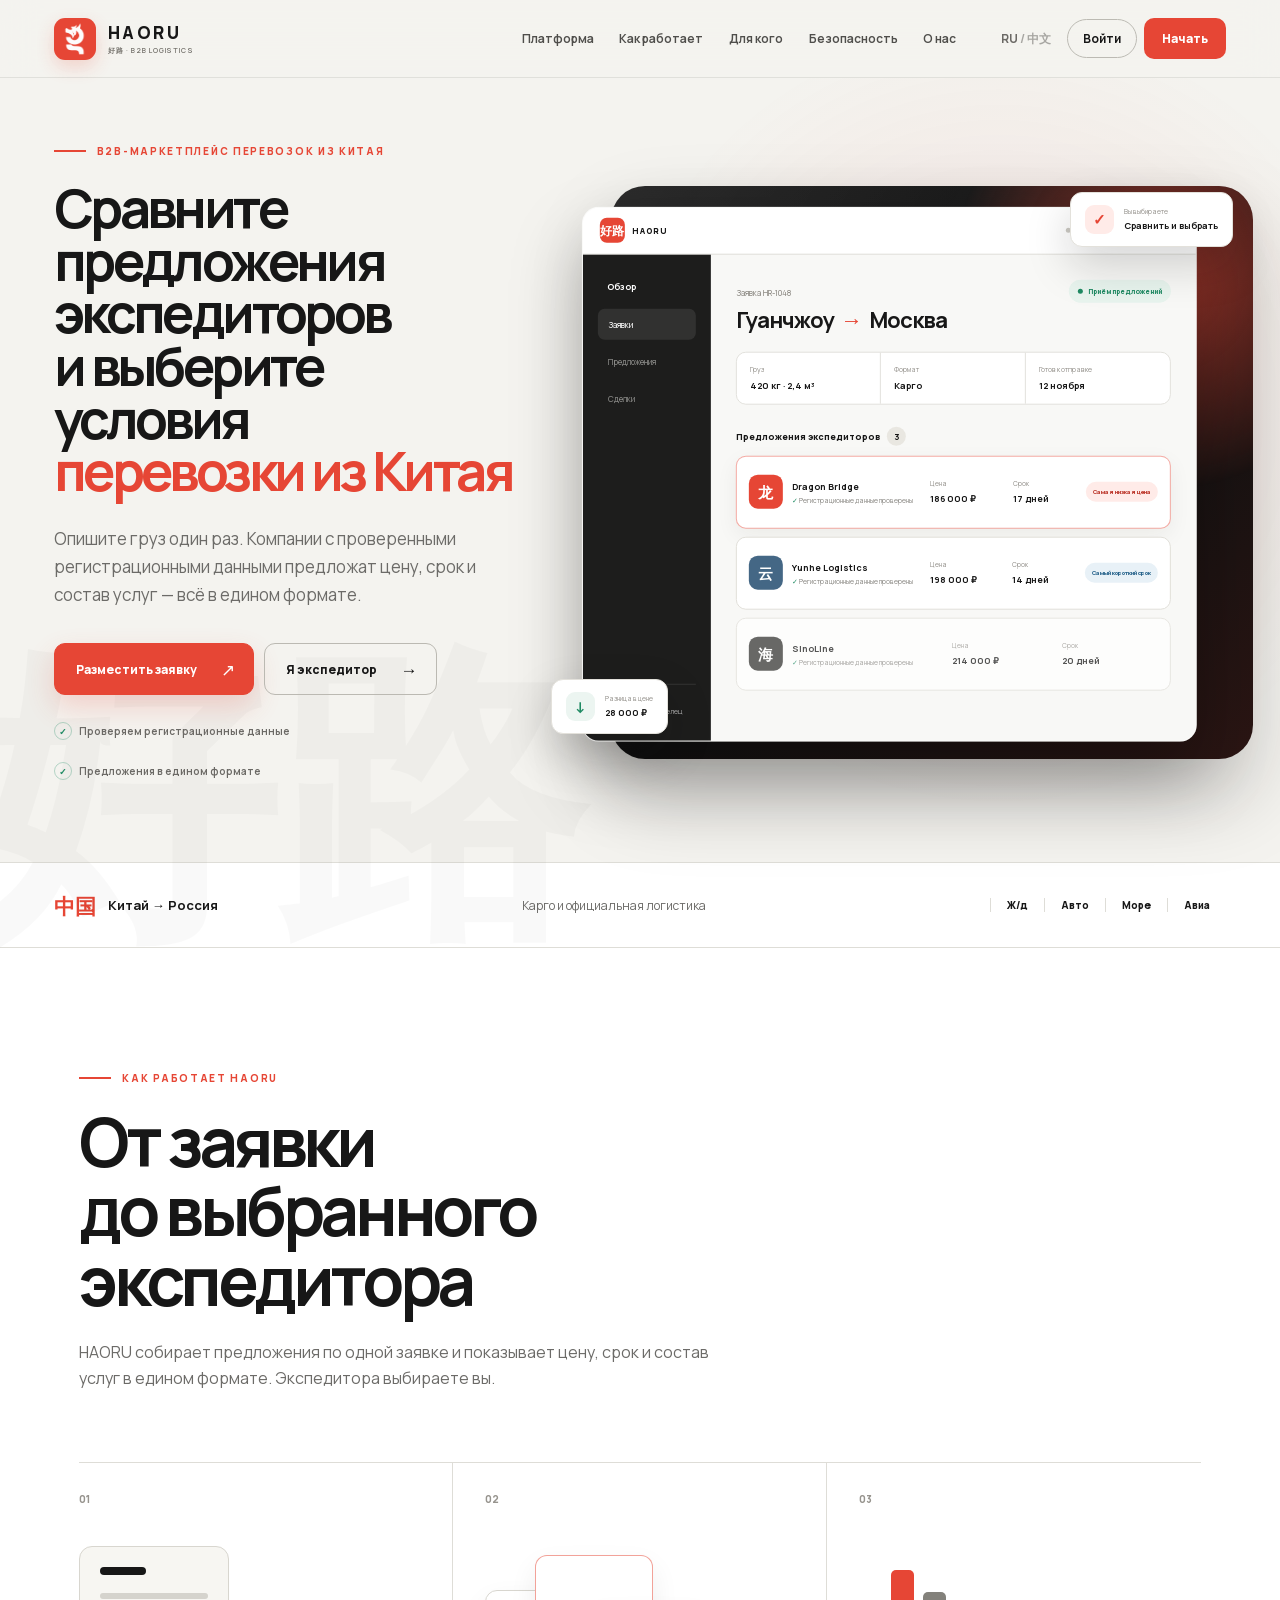
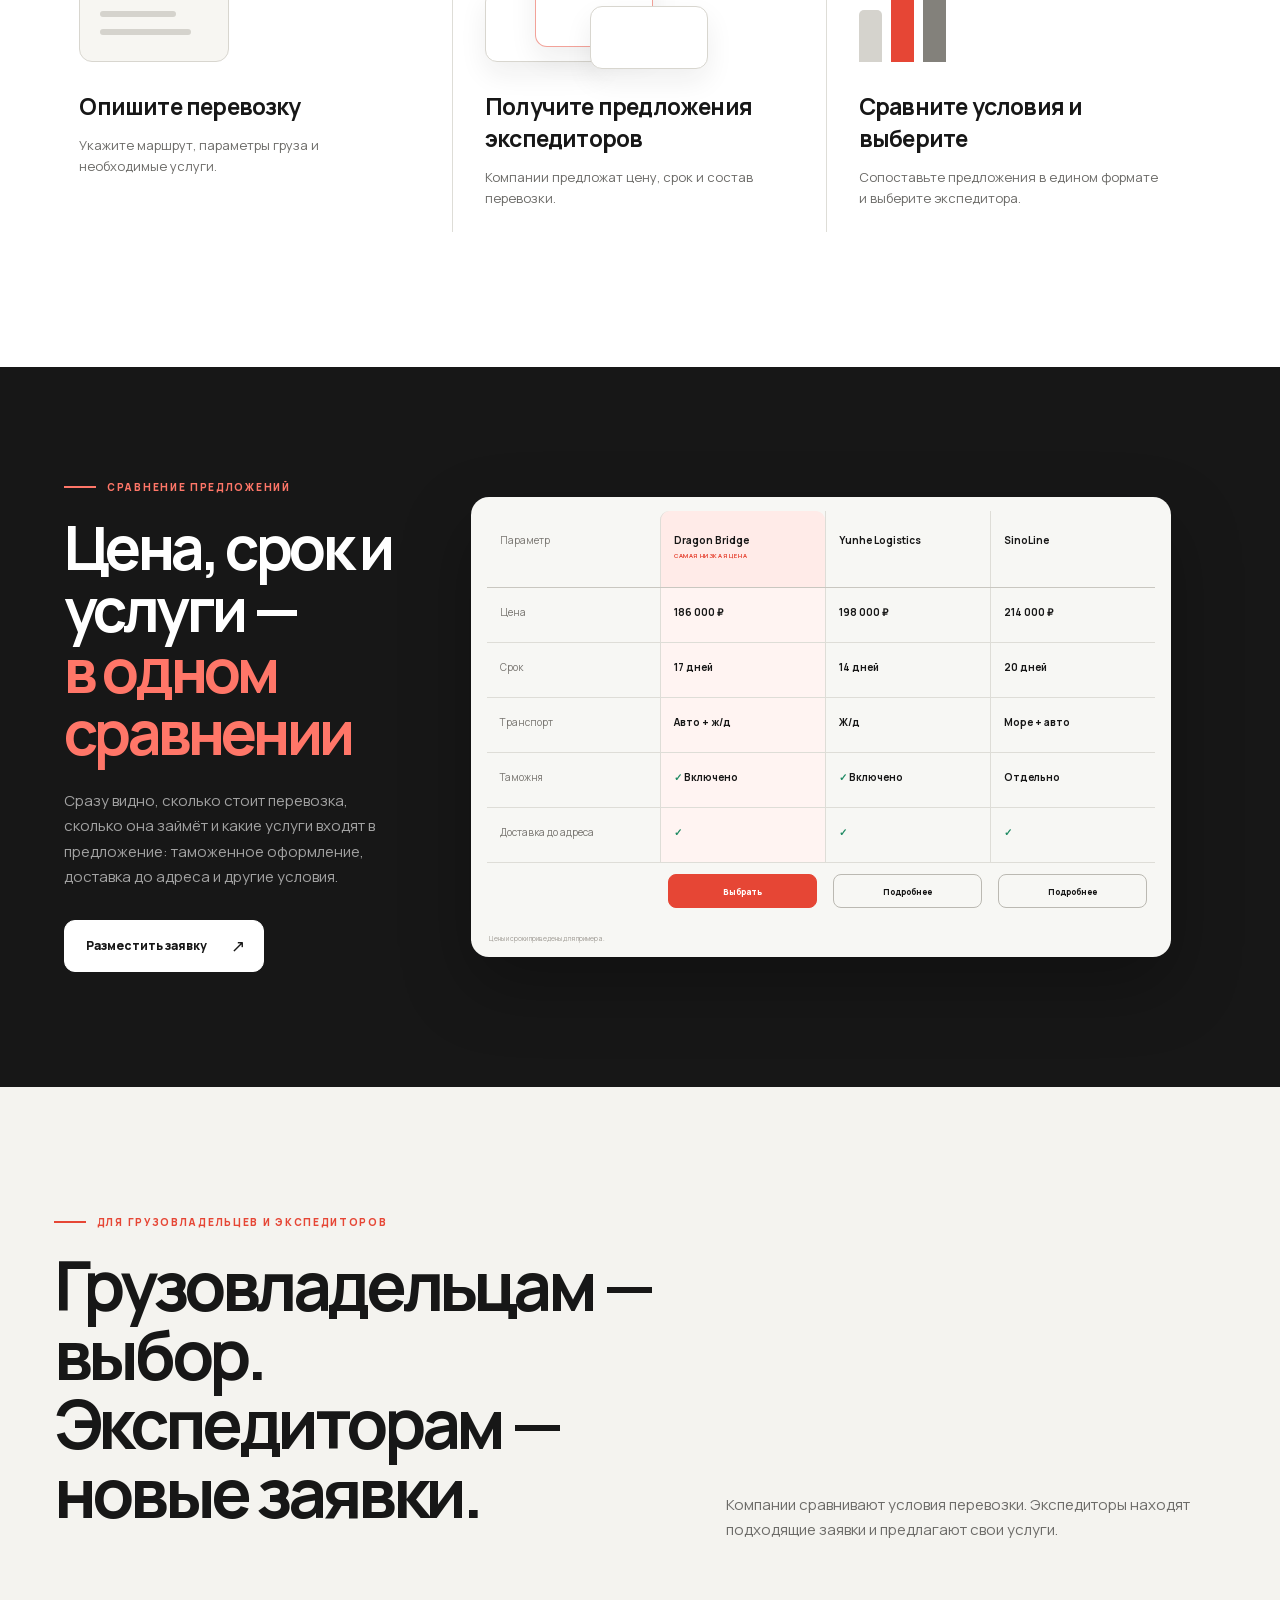
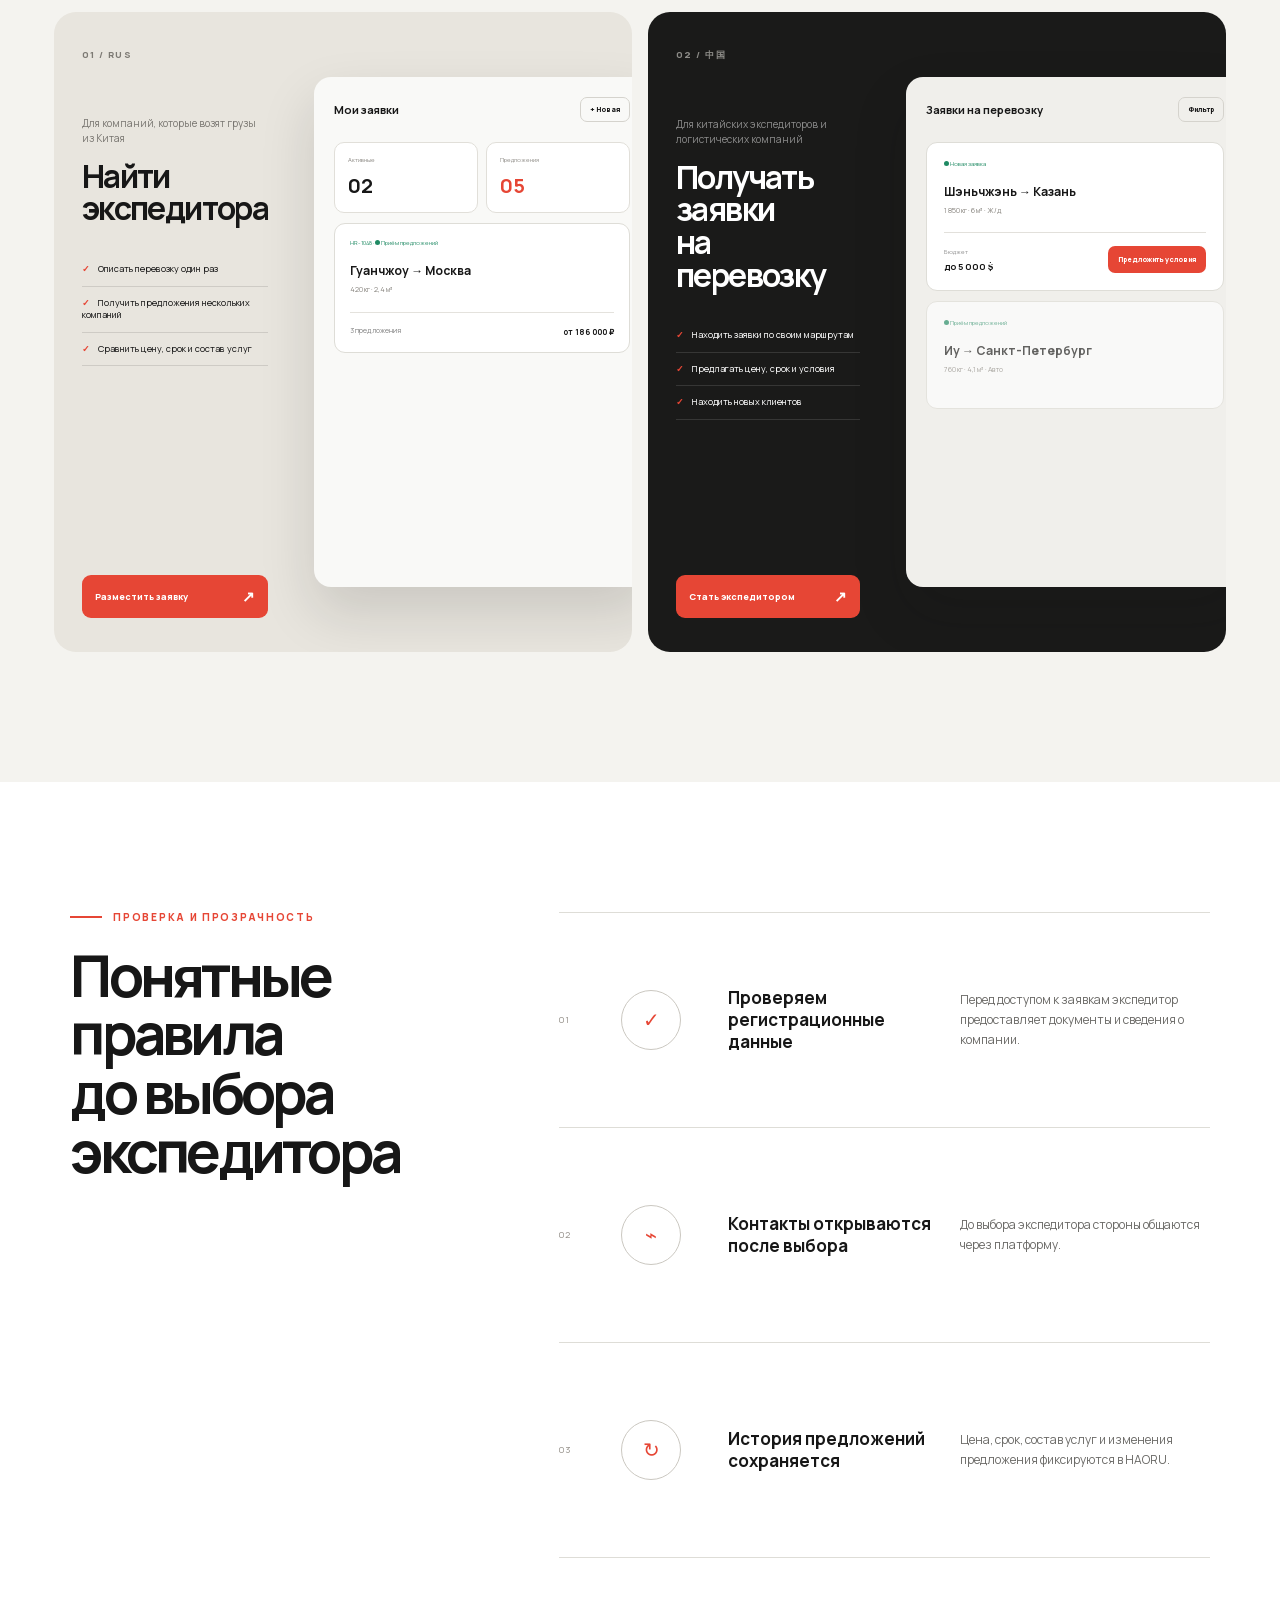
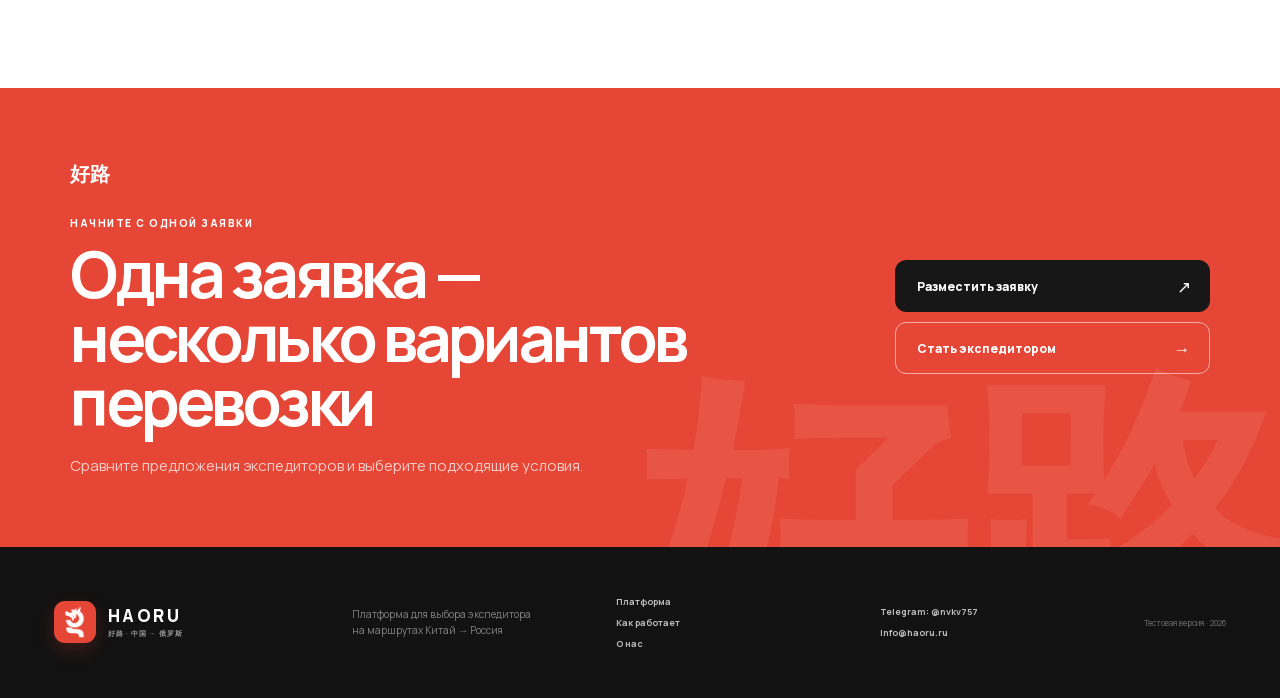
==== commit 5254e0fd: "Self-host fonts" ====
--- a/index.html
+++ b/index.html
@@ -6,7 +6,9 @@
   <meta name="description" content="HAORU — B2B-платформа для выбора экспедиторов и организации грузоперевозок из Китая в Россию.">
   <meta name="theme-color" content="#f4f3ef">
   <title>HAORU — логистическая платформа Китай → Россия</title>
-  <link rel="stylesheet" href="styles.css?v=20261112-5">
+  <link rel="preload" href="fonts/manrope-cyrillic.woff2" as="font" type="font/woff2" crossorigin>
+  <link rel="preload" href="fonts/manrope-latin.woff2" as="font" type="font/woff2" crossorigin>
+  <link rel="stylesheet" href="styles.css?v=20261113-1">
 </head>
 <body class="home-page product-home">
   <header class="topbar product-nav dark-text">
@@ -202,6 +204,6 @@
     <p class="auth-security" data-i18n="auth.security">Роль закрепляется за аккаунтом и определяет доступный кабинет.</p>
   </section>
   <div class="toast" id="toast" role="status"><i>✓</i><span><b></b><small></small></span></div>
-  <script src="app/supabase-config.js?v=20261112-5"></script><script src="app/auth-client.js?v=20261112-5"></script><script src="app.js?v=20261112-5"></script>
+  <script src="app/supabase-config.js?v=20261113-1"></script><script src="app/auth-client.js?v=20261113-1"></script><script src="app.js?v=20261113-1"></script>
 </body>
 </html>
--- a/styles.css
+++ b/styles.css
@@ -1,27 +1,31 @@
-@import url('https://fonts.googleapis.com/css2?family=Manrope:wght@400;500;600;700;800&family=Noto+Serif+SC:wght@700;900&display=swap');
-
-:root{--red:#d8392f;--red-dark:#a92521;--ink:#171614;--cream:#f2e7d6;--paper:#f9f6ef;--green:#24755c;--line:rgba(23,22,20,.16);--white:#fff;--radius:22px;--shadow:0 24px 70px rgba(42,30,21,.16)}
-*{box-sizing:border-box}html{scroll-behavior:smooth}body{margin:0;background:var(--paper);color:var(--ink);font-family:Manrope,Arial,sans-serif;font-size:15px}body.no-scroll{overflow:hidden}button,input,select,textarea{font:inherit}button,a{color:inherit}a{text-decoration:none}button{cursor:pointer}img{max-width:100%}[hidden]{display:none!important}
+/* Self-hosted fonts (SIL OFL 1.1, see fonts/OFL-*.txt). CJK glyphs use system fonts via --serif-cjk / --sans-cjk. */
+@font-face{font-family:'Manrope';font-style:normal;font-weight:200 800;font-display:swap;src:url('fonts/manrope-cyrillic.woff2') format('woff2');unicode-range:U+0301,U+0400-045F,U+0490-0491,U+04B0-04B1,U+2116}
+@font-face{font-family:'Manrope';font-style:normal;font-weight:200 800;font-display:swap;src:url('fonts/manrope-latin.woff2') format('woff2');unicode-range:U+0000-00FF,U+0131,U+0152-0153,U+02BB-02BC,U+02C6,U+02DA,U+02DC,U+0304,U+0308,U+0329,U+2000-206F,U+20AC,U+2122,U+2191,U+2193,U+2212,U+2215,U+FEFF,U+FFFD}
+@font-face{font-family:'Noto Serif SC';font-style:normal;font-weight:200 900;font-display:swap;src:url('fonts/noto-serif-sc-cyrillic.woff2') format('woff2');unicode-range:U+0301,U+0400-045F,U+0490-0491,U+04B0-04B1,U+2116}
+@font-face{font-family:'Noto Serif SC';font-style:normal;font-weight:200 900;font-display:swap;src:url('fonts/noto-serif-sc-latin.woff2') format('woff2');unicode-range:U+0000-00FF,U+0131,U+0152-0153,U+02BB-02BC,U+02C6,U+02DA,U+02DC,U+0304,U+0308,U+0329,U+2000-206F,U+20AC,U+2122,U+2191,U+2193,U+2212,U+2215,U+FEFF,U+FFFD}
+
+:root{--serif-cjk:"Songti SC","STSong","Noto Serif CJK SC","Source Han Serif SC","SimSun";--sans-cjk:"PingFang SC","Hiragino Sans GB","Microsoft YaHei","Noto Sans CJK SC","Source Han Sans SC";--red:#d8392f;--red-dark:#a92521;--ink:#171614;--cream:#f2e7d6;--paper:#f9f6ef;--green:#24755c;--line:rgba(23,22,20,.16);--white:#fff;--radius:22px;--shadow:0 24px 70px rgba(42,30,21,.16)}
+*{box-sizing:border-box}html{scroll-behavior:smooth}body{margin:0;background:var(--paper);color:var(--ink);font-family:Manrope,Arial,var(--sans-cjk),sans-serif;font-size:15px}body.no-scroll{overflow:hidden}button,input,select,textarea{font:inherit}button,a{color:inherit}a{text-decoration:none}button{cursor:pointer}img{max-width:100%}[hidden]{display:none!important}
 .topbar,.workspace-head{height:82px;padding:0 clamp(22px,4vw,70px);display:flex;align-items:center;gap:32px;position:relative;z-index:20}.topbar{position:absolute;inset:0 0 auto}.workspace-head{background:var(--paper);border-bottom:1px solid var(--line)}.topbar nav,.workspace-head nav{display:flex;align-items:center;gap:28px;margin-left:auto}.topbar nav a,.workspace-head nav a{font-size:13px;font-weight:700}.on-red{color:#fff}.wordmark{display:flex;align-items:center;gap:10px;color:#fff;line-height:1;min-width:max-content}.wordmark .brand-icon{width:48px;height:48px;background:var(--ink);border:1px solid rgba(255,255,255,.34);display:grid;place-items:center;transform:rotate(-3deg);overflow:hidden}.wordmark .brand-icon img{width:43px;height:43px}.wordmark>span{font-weight:800;font-size:20px;letter-spacing:.12em}.wordmark small{display:block;margin-top:7px;font-weight:600;font-size:8px;letter-spacing:.08em;opacity:.78}.wordmark.dark{color:var(--ink)}.wordmark.dark .brand-icon{background:var(--red)}.top-actions{display:flex;align-items:center;gap:10px}.lang,.nav-login,.switch-role{border:0;background:transparent;color:inherit;font-size:12px;font-weight:700;padding:11px 14px;border-radius:999px}.nav-login{border:1px solid currentColor}.lang span{opacity:.56}.dark-login{background:var(--ink);color:#fff;border-color:var(--ink)}.switch-role{background:rgba(23,22,20,.06)}.switch-role.light{background:rgba(255,255,255,.1)}.mobile-nav{display:none;margin-left:auto;border:0;background:transparent;color:#fff;font-size:24px}.dark-text{color:var(--ink)}
 
-.brand-hero{min-height:790px;background:var(--red);color:#fff;padding:155px clamp(24px,7vw,110px) 70px;position:relative;overflow:hidden;display:grid;grid-template-columns:1.05fr .95fr;align-items:center}.grain{position:absolute;inset:0;opacity:.16;pointer-events:none;background-image:url("data:image/svg+xml,%3Csvg viewBox='0 0 180 180' xmlns='http://www.w3.org/2000/svg'%3E%3Cfilter id='n'%3E%3CfeTurbulence type='fractalNoise' baseFrequency='.8' numOctaves='3' stitchTiles='stitch'/%3E%3C/filter%3E%3Crect width='100%25' height='100%25' filter='url(%23n)' opacity='.32'/%3E%3C/svg%3E")}.china-mark{position:absolute;right:-.03em;top:.02em;color:rgba(255,255,255,.065);font:900 min(40vw,540px)/1 'Noto Serif SC',serif}.hero-line{position:absolute;left:0;right:0;top:50%;display:flex;align-items:center;gap:10px;opacity:.32}.hero-line i{height:1px;background:#fff;flex:1}.hero-line span{font-size:9px;letter-spacing:.3em}.brand-copy{position:relative;z-index:2;max-width:700px}.eyebrow,.section-label{text-transform:uppercase;letter-spacing:.16em;font-size:10px;font-weight:800}.eyebrow{display:flex;align-items:center;gap:10px}.eyebrow i{width:34px;height:2px;background:currentColor}.brand-copy h1,.client-copy h1,.forwarder-copy h1{font-size:clamp(50px,6vw,92px);line-height:.94;letter-spacing:-.065em;margin:26px 0}.brand-copy h1 em,.client-copy h1 em,.forwarder-copy h1 em{font-family:'Noto Serif SC',Georgia,serif;font-style:normal;font-weight:700}.brand-copy .lead{max-width:600px;font-size:18px;line-height:1.65;color:rgba(255,255,255,.78)}.hero-symbol{width:min(42vw,580px);aspect-ratio:1;justify-self:end;position:relative;border:1px solid rgba(255,255,255,.25);border-radius:50%;z-index:2}.hero-symbol .sun{width:48%;height:48%;border-radius:50%;background:#f3c95d;position:absolute;left:26%;top:16%;box-shadow:0 0 0 1px rgba(0,0,0,.09)}.gate{position:absolute;left:26%;right:26%;top:31%;height:33%;border:8px solid var(--ink);border-top:0;display:flex;justify-content:space-around;align-items:flex-end}.gate:before,.gate:after{content:"";position:absolute;left:-18%;right:-18%;height:11px;background:var(--ink);top:-5px;transform:skewX(-28deg)}.gate:after{top:29px;left:-8%;right:-8%;height:8px}.gate b{height:78%;width:7px;background:var(--ink)}.gate span{font:900 39px/1.05 'Noto Serif SC';color:var(--ink);position:absolute;text-align:center;top:43px}.bridge{position:absolute;left:5%;right:5%;bottom:25%;height:18%;border-bottom:5px solid #fff;overflow:hidden}.bridge:before{content:"";position:absolute;left:0;right:0;height:120%;top:28%;border:3px solid #fff;border-radius:50%}.bridge i{position:relative;display:inline-block;width:18%;height:100%;border-right:2px solid #fff}.train{position:absolute;right:18%;bottom:24%;font-size:17px;letter-spacing:4px;color:var(--ink)}.hero-symbol small{position:absolute;bottom:17%;font-size:9px;letter-spacing:.2em}.hero-symbol small:first-of-type{left:12%}.hero-symbol small:last-of-type{right:12%}.brand-note{position:absolute;bottom:42px;left:clamp(24px,7vw,110px);display:grid;grid-template-columns:auto auto;gap:5px 12px;font-size:11px}.brand-note b{font-size:17px}.brand-note span{opacity:.7}
-
-.role-entry{padding:110px clamp(24px,7vw,110px);display:grid;grid-template-columns:.72fr 1.28fr;gap:70px}.role-intro{align-self:start;position:sticky;top:30px}.section-label{color:var(--red)}.section-label.inverse{color:#f3c95d}.role-intro h2,.corridor-copy h2,.trust h2,.workspace-title h2,.partner-copy h2,.premium-section h2{font-size:clamp(37px,4.5vw,66px);line-height:1.03;letter-spacing:-.055em;margin:17px 0 24px}.role-intro h2 em{color:var(--red);font-style:normal;font-family:'Noto Serif SC',serif}.role-intro>p:last-child{max-width:430px;line-height:1.8;color:#69635d}.role-cards{display:grid;grid-template-columns:1fr 1fr;gap:18px}.role-card{min-height:585px;border-radius:28px;padding:25px 27px 30px;display:flex;flex-direction:column;position:relative;overflow:hidden;transition:transform .25s,box-shadow .25s}.role-card:hover{transform:translateY(-7px);box-shadow:var(--shadow)}.client-card{background:var(--cream)}.forwarder-card{background:var(--ink);color:#fff}.role-top{display:flex;justify-content:space-between;align-items:center;font-size:10px;letter-spacing:.18em;font-weight:800}.role-top i{font-size:26px;font-style:normal}.role-glyph{position:absolute;right:-8px;top:35px;font:900 190px/1 'Noto Serif SC';color:rgba(216,57,47,.12)}.forwarder-card .role-glyph{color:rgba(255,255,255,.07)}.role-card>p{margin-top:180px;font-size:12px;opacity:.65}.role-card h3{font-size:36px;line-height:1.05;letter-spacing:-.04em;margin:10px 0}.forwarder-card h3{color:#f4c95c}.role-card>small{font-size:15px;color:#fff;opacity:.55}.role-card ul{list-style:none;padding:0;margin:23px 0 30px}.role-card li{padding:10px 0;border-bottom:1px solid rgba(23,22,20,.12);font-size:12px}.forwarder-card li{border-color:rgba(255,255,255,.13)}.role-card li:before{content:"✓";color:var(--red);font-weight:900;margin-right:10px}.role-card strong{margin-top:auto;font-size:13px}.role-card strong span{float:right;font-size:22px}
-
-.manifesto{background:var(--ink);color:#fff;padding:120px clamp(24px,7vw,110px);display:grid;grid-template-columns:.8fr 1.2fr;gap:90px;position:relative;overflow:hidden}.manifesto-title>span{font:900 270px/1 'Noto Serif SC';color:rgba(216,57,47,.75);position:absolute;left:-22px;bottom:-40px}.manifesto-title h2{position:relative;font-size:clamp(42px,5vw,76px);line-height:1;letter-spacing:-.06em;margin:25px 0}.manifesto-copy>p{font-size:21px;line-height:1.65;max-width:640px;color:rgba(255,255,255,.7)}.manifesto-list{margin-top:55px}.manifesto-list article{display:grid;grid-template-columns:54px 140px 1fr;gap:20px;padding:25px 0;border-top:1px solid rgba(255,255,255,.17);align-items:start}.manifesto-list b{color:#f3c95d}.manifesto-list h3{margin:0;font-size:20px}.manifesto-list p{margin:0;color:rgba(255,255,255,.58);line-height:1.65}
-
-.corridor{padding:110px clamp(24px,7vw,110px);display:grid;grid-template-columns:1.1fr .9fr;gap:70px;align-items:center;background:var(--cream)}.corridor-map{height:480px;background:var(--red);border-radius:50% 50% 4px 4px;position:relative;color:#fff;overflow:hidden}.corridor-map:after{content:"路";font:900 310px/1 'Noto Serif SC';position:absolute;right:-20px;bottom:-55px;color:rgba(255,255,255,.08)}.city{position:absolute;z-index:2;font:700 20px 'Noto Serif SC';display:flex;align-items:center;gap:8px}.city small{font:600 10px Manrope;display:block;opacity:.65}.city i{width:13px;height:13px;background:#f3c95d;border-radius:50%;box-shadow:0 0 0 8px rgba(243,201,93,.2)}.china-city{left:11%;bottom:17%}.russia-city{right:9%;top:18%}.route-arc{position:absolute;left:18%;right:18%;top:24%;height:47%;border:2px dashed rgba(255,255,255,.65);border-left:0;border-bottom:0;border-radius:0 100% 0 0;transform:rotate(-8deg)}.route-arc b{position:absolute;left:23%;top:8%;font-size:10px;background:#fff;color:var(--ink);padding:8px 12px;border-radius:999px;transform:rotate(8deg)}.route-arc i{position:absolute;width:9px;height:9px;border-radius:50%;background:#fff}.route-arc i:nth-of-type(1){left:7%;bottom:0}.route-arc i:nth-of-type(2){left:55%;top:0}.route-arc i:nth-of-type(3){right:0;top:29%}.corridor-copy>p{line-height:1.8;color:#655e55}.corridor-copy>div{display:grid;grid-template-columns:repeat(3,1fr);gap:12px;margin-top:42px;padding-top:28px;border-top:1px solid rgba(23,22,20,.18)}.corridor-copy>div span{font-size:10px;line-height:1.5}.corridor-copy>div b{display:block;font-size:25px;margin-bottom:4px}
-
-.trust{padding:110px clamp(24px,7vw,110px);display:grid;grid-template-columns:.7fr 1.3fr;gap:80px}.trust-grid{display:grid;grid-template-columns:repeat(3,1fr);gap:15px}.trust-grid article{padding:32px 25px;border:1px solid var(--line);border-radius:18px;min-height:310px}.trust-grid i{font:900 64px 'Noto Serif SC';font-style:normal;color:var(--red)}.trust-grid h3{margin-top:60px;font-size:17px}.trust-grid p{font-size:12px;line-height:1.7;color:#746e68}.home-cta{background:var(--red);color:#fff;padding:70px clamp(24px,7vw,110px);display:flex;justify-content:space-between;align-items:center}.home-cta>div:first-child span{font:700 13px 'Noto Serif SC'}.home-cta h2{font-size:clamp(40px,5vw,70px);line-height:1;margin:16px 0 0;letter-spacing:-.05em}.home-cta>div:last-child{display:flex;flex-direction:column;gap:10px;min-width:330px}.cta-btn{display:flex;justify-content:space-between;padding:18px 21px;font-weight:800;border-radius:10px}.cream{background:var(--cream);color:var(--ink)}.ink{background:var(--ink)}footer{padding:45px clamp(24px,7vw,110px);display:grid;grid-template-columns:1fr 1fr 1fr auto;gap:40px;align-items:center;background:var(--paper)}footer p{color:#706a63;line-height:1.6;font-size:12px}footer>div{display:flex;gap:18px;font-size:11px;font-weight:700}footer>span{font-size:10px;color:#8d867e}
+.brand-hero{min-height:790px;background:var(--red);color:#fff;padding:155px clamp(24px,7vw,110px) 70px;position:relative;overflow:hidden;display:grid;grid-template-columns:1.05fr .95fr;align-items:center}.grain{position:absolute;inset:0;opacity:.16;pointer-events:none;background-image:url("data:image/svg+xml,%3Csvg viewBox='0 0 180 180' xmlns='http://www.w3.org/2000/svg'%3E%3Cfilter id='n'%3E%3CfeTurbulence type='fractalNoise' baseFrequency='.8' numOctaves='3' stitchTiles='stitch'/%3E%3C/filter%3E%3Crect width='100%25' height='100%25' filter='url(%23n)' opacity='.32'/%3E%3C/svg%3E")}.china-mark{position:absolute;right:-.03em;top:.02em;color:rgba(255,255,255,.065);font:900 min(40vw,540px)/1 'Noto Serif SC',var(--serif-cjk),serif}.hero-line{position:absolute;left:0;right:0;top:50%;display:flex;align-items:center;gap:10px;opacity:.32}.hero-line i{height:1px;background:#fff;flex:1}.hero-line span{font-size:9px;letter-spacing:.3em}.brand-copy{position:relative;z-index:2;max-width:700px}.eyebrow,.section-label{text-transform:uppercase;letter-spacing:.16em;font-size:10px;font-weight:800}.eyebrow{display:flex;align-items:center;gap:10px}.eyebrow i{width:34px;height:2px;background:currentColor}.brand-copy h1,.client-copy h1,.forwarder-copy h1{font-size:clamp(50px,6vw,92px);line-height:.94;letter-spacing:-.065em;margin:26px 0}.brand-copy h1 em,.client-copy h1 em,.forwarder-copy h1 em{font-family:'Noto Serif SC',var(--serif-cjk),Georgia,serif;font-style:normal;font-weight:700}.brand-copy .lead{max-width:600px;font-size:18px;line-height:1.65;color:rgba(255,255,255,.78)}.hero-symbol{width:min(42vw,580px);aspect-ratio:1;justify-self:end;position:relative;border:1px solid rgba(255,255,255,.25);border-radius:50%;z-index:2}.hero-symbol .sun{width:48%;height:48%;border-radius:50%;background:#f3c95d;position:absolute;left:26%;top:16%;box-shadow:0 0 0 1px rgba(0,0,0,.09)}.gate{position:absolute;left:26%;right:26%;top:31%;height:33%;border:8px solid var(--ink);border-top:0;display:flex;justify-content:space-around;align-items:flex-end}.gate:before,.gate:after{content:"";position:absolute;left:-18%;right:-18%;height:11px;background:var(--ink);top:-5px;transform:skewX(-28deg)}.gate:after{top:29px;left:-8%;right:-8%;height:8px}.gate b{height:78%;width:7px;background:var(--ink)}.gate span{font:900 39px/1.05 'Noto Serif SC',var(--serif-cjk),serif;color:var(--ink);position:absolute;text-align:center;top:43px}.bridge{position:absolute;left:5%;right:5%;bottom:25%;height:18%;border-bottom:5px solid #fff;overflow:hidden}.bridge:before{content:"";position:absolute;left:0;right:0;height:120%;top:28%;border:3px solid #fff;border-radius:50%}.bridge i{position:relative;display:inline-block;width:18%;height:100%;border-right:2px solid #fff}.train{position:absolute;right:18%;bottom:24%;font-size:17px;letter-spacing:4px;color:var(--ink)}.hero-symbol small{position:absolute;bottom:17%;font-size:9px;letter-spacing:.2em}.hero-symbol small:first-of-type{left:12%}.hero-symbol small:last-of-type{right:12%}.brand-note{position:absolute;bottom:42px;left:clamp(24px,7vw,110px);display:grid;grid-template-columns:auto auto;gap:5px 12px;font-size:11px}.brand-note b{font-size:17px}.brand-note span{opacity:.7}
+
+.role-entry{padding:110px clamp(24px,7vw,110px);display:grid;grid-template-columns:.72fr 1.28fr;gap:70px}.role-intro{align-self:start;position:sticky;top:30px}.section-label{color:var(--red)}.section-label.inverse{color:#f3c95d}.role-intro h2,.corridor-copy h2,.trust h2,.workspace-title h2,.partner-copy h2,.premium-section h2{font-size:clamp(37px,4.5vw,66px);line-height:1.03;letter-spacing:-.055em;margin:17px 0 24px}.role-intro h2 em{color:var(--red);font-style:normal;font-family:'Noto Serif SC',var(--serif-cjk),serif}.role-intro>p:last-child{max-width:430px;line-height:1.8;color:#69635d}.role-cards{display:grid;grid-template-columns:1fr 1fr;gap:18px}.role-card{min-height:585px;border-radius:28px;padding:25px 27px 30px;display:flex;flex-direction:column;position:relative;overflow:hidden;transition:transform .25s,box-shadow .25s}.role-card:hover{transform:translateY(-7px);box-shadow:var(--shadow)}.client-card{background:var(--cream)}.forwarder-card{background:var(--ink);color:#fff}.role-top{display:flex;justify-content:space-between;align-items:center;font-size:10px;letter-spacing:.18em;font-weight:800}.role-top i{font-size:26px;font-style:normal}.role-glyph{position:absolute;right:-8px;top:35px;font:900 190px/1 'Noto Serif SC',var(--serif-cjk),serif;color:rgba(216,57,47,.12)}.forwarder-card .role-glyph{color:rgba(255,255,255,.07)}.role-card>p{margin-top:180px;font-size:12px;opacity:.65}.role-card h3{font-size:36px;line-height:1.05;letter-spacing:-.04em;margin:10px 0}.forwarder-card h3{color:#f4c95c}.role-card>small{font-size:15px;color:#fff;opacity:.55}.role-card ul{list-style:none;padding:0;margin:23px 0 30px}.role-card li{padding:10px 0;border-bottom:1px solid rgba(23,22,20,.12);font-size:12px}.forwarder-card li{border-color:rgba(255,255,255,.13)}.role-card li:before{content:"✓";color:var(--red);font-weight:900;margin-right:10px}.role-card strong{margin-top:auto;font-size:13px}.role-card strong span{float:right;font-size:22px}
+
+.manifesto{background:var(--ink);color:#fff;padding:120px clamp(24px,7vw,110px);display:grid;grid-template-columns:.8fr 1.2fr;gap:90px;position:relative;overflow:hidden}.manifesto-title>span{font:900 270px/1 'Noto Serif SC',var(--serif-cjk),serif;color:rgba(216,57,47,.75);position:absolute;left:-22px;bottom:-40px}.manifesto-title h2{position:relative;font-size:clamp(42px,5vw,76px);line-height:1;letter-spacing:-.06em;margin:25px 0}.manifesto-copy>p{font-size:21px;line-height:1.65;max-width:640px;color:rgba(255,255,255,.7)}.manifesto-list{margin-top:55px}.manifesto-list article{display:grid;grid-template-columns:54px 140px 1fr;gap:20px;padding:25px 0;border-top:1px solid rgba(255,255,255,.17);align-items:start}.manifesto-list b{color:#f3c95d}.manifesto-list h3{margin:0;font-size:20px}.manifesto-list p{margin:0;color:rgba(255,255,255,.58);line-height:1.65}
+
+.corridor{padding:110px clamp(24px,7vw,110px);display:grid;grid-template-columns:1.1fr .9fr;gap:70px;align-items:center;background:var(--cream)}.corridor-map{height:480px;background:var(--red);border-radius:50% 50% 4px 4px;position:relative;color:#fff;overflow:hidden}.corridor-map:after{content:"路";font:900 310px/1 'Noto Serif SC',var(--serif-cjk),serif;position:absolute;right:-20px;bottom:-55px;color:rgba(255,255,255,.08)}.city{position:absolute;z-index:2;font:700 20px 'Noto Serif SC',var(--serif-cjk),serif;display:flex;align-items:center;gap:8px}.city small{font:600 10px Manrope;display:block;opacity:.65}.city i{width:13px;height:13px;background:#f3c95d;border-radius:50%;box-shadow:0 0 0 8px rgba(243,201,93,.2)}.china-city{left:11%;bottom:17%}.russia-city{right:9%;top:18%}.route-arc{position:absolute;left:18%;right:18%;top:24%;height:47%;border:2px dashed rgba(255,255,255,.65);border-left:0;border-bottom:0;border-radius:0 100% 0 0;transform:rotate(-8deg)}.route-arc b{position:absolute;left:23%;top:8%;font-size:10px;background:#fff;color:var(--ink);padding:8px 12px;border-radius:999px;transform:rotate(8deg)}.route-arc i{position:absolute;width:9px;height:9px;border-radius:50%;background:#fff}.route-arc i:nth-of-type(1){left:7%;bottom:0}.route-arc i:nth-of-type(2){left:55%;top:0}.route-arc i:nth-of-type(3){right:0;top:29%}.corridor-copy>p{line-height:1.8;color:#655e55}.corridor-copy>div{display:grid;grid-template-columns:repeat(3,1fr);gap:12px;margin-top:42px;padding-top:28px;border-top:1px solid rgba(23,22,20,.18)}.corridor-copy>div span{font-size:10px;line-height:1.5}.corridor-copy>div b{display:block;font-size:25px;margin-bottom:4px}
+
+.trust{padding:110px clamp(24px,7vw,110px);display:grid;grid-template-columns:.7fr 1.3fr;gap:80px}.trust-grid{display:grid;grid-template-columns:repeat(3,1fr);gap:15px}.trust-grid article{padding:32px 25px;border:1px solid var(--line);border-radius:18px;min-height:310px}.trust-grid i{font:900 64px 'Noto Serif SC',var(--serif-cjk),serif;font-style:normal;color:var(--red)}.trust-grid h3{margin-top:60px;font-size:17px}.trust-grid p{font-size:12px;line-height:1.7;color:#746e68}.home-cta{background:var(--red);color:#fff;padding:70px clamp(24px,7vw,110px);display:flex;justify-content:space-between;align-items:center}.home-cta>div:first-child span{font:700 13px 'Noto Serif SC',var(--serif-cjk),serif}.home-cta h2{font-size:clamp(40px,5vw,70px);line-height:1;margin:16px 0 0;letter-spacing:-.05em}.home-cta>div:last-child{display:flex;flex-direction:column;gap:10px;min-width:330px}.cta-btn{display:flex;justify-content:space-between;padding:18px 21px;font-weight:800;border-radius:10px}.cream{background:var(--cream);color:var(--ink)}.ink{background:var(--ink)}footer{padding:45px clamp(24px,7vw,110px);display:grid;grid-template-columns:1fr 1fr 1fr auto;gap:40px;align-items:center;background:var(--paper)}footer p{color:#706a63;line-height:1.6;font-size:12px}footer>div{display:flex;gap:18px;font-size:11px;font-weight:700}footer>span{font-size:10px;color:#8d867e}
 
 /* shared workspace */
-.mode-badge{font-size:10px;font-weight:800;text-transform:uppercase;letter-spacing:.1em;background:var(--cream);padding:9px 12px;border-radius:999px}.client-hero{padding:85px clamp(24px,6vw,92px) 0;background:var(--paper);position:relative;overflow:hidden}.client-copy{max-width:970px}.eyebrow.red{color:var(--red)}.client-copy h1{font-size:clamp(52px,7vw,104px);margin-bottom:24px}.client-copy h1 em{color:var(--red)}.client-copy>p:last-child{font-size:18px;max-width:670px;line-height:1.7;color:#6e6861}.client-stamp{position:absolute;right:7%;top:76px;width:145px;height:145px;border:2px solid var(--red);border-radius:50%;color:var(--red);display:grid;place-items:center;transform:rotate(10deg)}.client-stamp:after{content:"";position:absolute;inset:8px;border:1px dashed var(--red);border-radius:50%}.client-stamp b{font:900 46px 'Noto Serif SC';z-index:1}.client-stamp span{position:absolute;font-size:8px;letter-spacing:.2em;text-align:center;bottom:28px}.route-search{margin-top:48px;background:#fff;box-shadow:var(--shadow);border-radius:20px;padding:12px;display:grid;grid-template-columns:1.15fr 36px 1.15fr 1.15fr .65fr 1.4fr;align-items:stretch;position:relative;z-index:2}.route-search label,.load-filters label{padding:10px 14px;border-right:1px solid var(--line)}.route-search label small,.load-filters small{display:block;font-size:9px;color:#827b74;margin-bottom:7px}.route-search label span{display:flex;align-items:center;gap:8px}.route-search input,.route-search select,.load-filters select{border:0;background:transparent;width:100%;min-width:0;font-weight:800;outline:0}.mini-flag{font-style:normal;font-size:8px;background:var(--red);color:#fff;border-radius:3px;padding:4px}.mini-flag.blue{background:#244b91}.unit{font-style:normal;font-size:10px;color:#777}.swap{align-self:center;border:0;background:var(--cream);border-radius:50%;height:30px;width:30px}.search-submit,.load-filters>button{border:0;background:var(--red);color:#fff;border-radius:12px;font-weight:800;padding:15px}.search-submit span{float:right}.client-facts{display:grid;grid-template-columns:repeat(4,1fr);margin-top:60px;border-top:1px solid var(--line)}.client-facts span{padding:28px 20px;border-right:1px solid var(--line);font-size:11px;color:#777}.client-facts span:first-child{padding-left:0}.client-facts b{font-size:21px;color:var(--ink);margin-right:7px}.workspace-section{padding:100px clamp(24px,6vw,92px)}.workspace-title{display:flex;justify-content:space-between;align-items:flex-end;gap:25px;margin-bottom:40px}.workspace-title h2{margin-bottom:0}.workspace-title>div>p:last-child{color:#7d766f}.small-action{background:var(--ink);color:#fff;border:0;border-radius:999px;padding:11px 18px}.small-action b{background:var(--red);border-radius:50%;padding:3px 7px;margin-left:5px}.auction-layout{display:grid;grid-template-columns:1.35fr .65fr;gap:18px}.auction-stack{display:flex;flex-direction:column;gap:13px}.auction-card{background:#fff;border:1px solid var(--line);border-radius:18px;padding:23px;cursor:pointer;transition:transform .2s,box-shadow .2s}.auction-card:hover{transform:translateY(-3px);box-shadow:0 14px 35px rgba(28,20,16,.08)}.auction-main{display:flex;align-items:center;gap:18px}.cargo-glyph{font:900 28px 'Noto Serif SC';font-style:normal;color:#fff;background:var(--red);width:52px;height:52px;border-radius:12px;display:grid;place-items:center}.cargo-glyph.green{background:var(--green)}.auction-route{display:flex;align-items:center;gap:18px}.auction-route span b{display:block;font-size:18px}.auction-route span small{color:#8c857e}.auction-route em{font-style:normal;color:var(--red);letter-spacing:-.12em}.live-badge{margin-left:auto;font-size:9px;font-weight:800;background:#fff0e8;color:var(--red);padding:7px 10px;border-radius:999px}.live-badge i{display:inline-block;width:6px;height:6px;border-radius:50%;background:var(--red);margin-right:3px}.live-badge.new{background:#e8f3ee;color:var(--green)}.auction-tags,.modal-chips,.load-tags,.tag-row{display:flex;flex-wrap:wrap;gap:7px;margin:19px 0}.auction-tags span,.modal-chips span,.load-tags span,.tag-row span{font-size:9px;background:#f2f0eb;padding:6px 8px;border-radius:4px}.auction-data{display:grid;grid-template-columns:1fr 1fr 1fr 35px;border-top:1px solid var(--line);padding-top:18px;gap:15px}.auction-data span{border-right:1px solid var(--line)}.auction-data small,.auction-data em{display:block;font-size:9px;color:#89827c;font-style:normal}.auction-data b{display:block;font-size:17px;margin:4px 0}.auction-data button{border:0;border-radius:50%;background:var(--ink);color:#fff}.client-aside{background:var(--red);color:#fff;border-radius:20px;padding:30px;position:relative;overflow:hidden}.client-aside>span{font:900 55px/1.1 'Noto Serif SC';position:absolute;right:-7px;top:8px;color:rgba(255,255,255,.1)}.client-aside h3{font-size:23px;line-height:1.35;margin-top:40px}.client-aside ul{list-style:none;padding:0;margin:34px 0}.client-aside li{padding:10px 0;border-bottom:1px solid rgba(255,255,255,.18);font-size:12px}.client-aside button{border:0;width:100%;background:var(--ink);color:#fff;border-radius:9px;padding:15px;font-weight:800}.cream-section{background:var(--cream)}.workspace-tabs{display:flex;gap:4px}.workspace-tabs button{border:1px solid var(--line);background:transparent;border-radius:999px;padding:9px 13px;font-size:10px}.workspace-tabs button.active{background:var(--ink);color:#fff}.company-grid{display:grid;grid-template-columns:repeat(3,1fr);gap:15px}.company-card{background:var(--paper);border-radius:16px;padding:25px;position:relative}.company-card>em{position:absolute;right:18px;top:18px;background:var(--red);color:#fff;border-radius:3px;padding:4px 6px;font-size:8px;font-style:normal}.company-card>div:first-of-type,.offer>div{display:flex;align-items:center;gap:12px}.company-card>div:first-of-type>i,.offer>div>i{font:900 25px 'Noto Serif SC';font-style:normal;width:48px;height:48px;display:grid;place-items:center;background:var(--red);color:#fff;border-radius:10px}.company-card i.black,.offer i.black{background:var(--ink)!important}.company-card i.green,.offer i.green{background:var(--green)!important}.company-card b,.offer b{display:block}.company-card small,.offer small{color:var(--green);font-size:9px}.company-card>p{font-size:11px;color:#756e67;margin-top:25px}.company-card>p i{display:inline-block;width:30px;height:1px;background:var(--red);vertical-align:middle;margin:0 8px}.company-card dl{display:grid;grid-template-columns:repeat(3,1fr);border-block:1px solid var(--line);padding:17px 0;margin:20px 0}.company-card dl div{border-right:1px solid var(--line);padding-left:9px}.company-card dl div:last-child{border:0}.company-card dt{font-size:15px;font-weight:800}.company-card dd{margin:3px 0 0;font-size:8px;color:#877f78}.company-card>button{width:100%;border:1px solid var(--ink);background:transparent;padding:11px;border-radius:8px;font-size:11px;font-weight:800}.compare-section{padding:105px clamp(24px,6vw,92px);background:var(--ink);color:#fff;display:grid;grid-template-columns:.65fr 1.35fr;gap:80px;align-items:center}.compare-section h2{font-size:clamp(42px,5vw,72px);line-height:1;letter-spacing:-.05em}.compare-section h2 em{font-family:'Noto Serif SC';color:#f3c95d;font-style:normal}.compare-section>div:first-child>p{color:rgba(255,255,255,.6);line-height:1.7}.compare-section>div:first-child>button{border:0;background:var(--red);color:#fff;padding:13px 17px;border-radius:8px}.compare-grid>div{display:grid;grid-template-columns:1.1fr repeat(3,1fr);border-bottom:1px solid rgba(255,255,255,.16)}.compare-grid span,.compare-grid b{padding:17px 12px;font-size:11px}.compare-grid b{border-left:1px solid rgba(255,255,255,.16)}.compare-grid b small{display:block;color:#f3c95d;font-size:7px}.compare-grid .highlight{background:rgba(216,57,47,.28)}.workspace-cta{background:var(--red);color:#fff;padding:70px clamp(24px,6vw,92px);display:flex;align-items:center;justify-content:space-between}.workspace-cta>div{display:grid;grid-template-columns:80px 1fr;align-items:center}.workspace-cta>div>span{font:900 50px 'Noto Serif SC';grid-row:1/3}.workspace-cta h2{font-size:44px;margin:0}.workspace-cta p{grid-column:2;margin:8px 0}.workspace-cta>button{background:var(--cream);border:0;border-radius:10px;padding:17px 22px;font-weight:800}.workspace-footer{grid-template-columns:1fr 1fr auto}.workspace-footer>a:nth-child(2){text-align:center;font-size:11px;font-weight:800}
+.mode-badge{font-size:10px;font-weight:800;text-transform:uppercase;letter-spacing:.1em;background:var(--cream);padding:9px 12px;border-radius:999px}.client-hero{padding:85px clamp(24px,6vw,92px) 0;background:var(--paper);position:relative;overflow:hidden}.client-copy{max-width:970px}.eyebrow.red{color:var(--red)}.client-copy h1{font-size:clamp(52px,7vw,104px);margin-bottom:24px}.client-copy h1 em{color:var(--red)}.client-copy>p:last-child{font-size:18px;max-width:670px;line-height:1.7;color:#6e6861}.client-stamp{position:absolute;right:7%;top:76px;width:145px;height:145px;border:2px solid var(--red);border-radius:50%;color:var(--red);display:grid;place-items:center;transform:rotate(10deg)}.client-stamp:after{content:"";position:absolute;inset:8px;border:1px dashed var(--red);border-radius:50%}.client-stamp b{font:900 46px 'Noto Serif SC',var(--serif-cjk),serif;z-index:1}.client-stamp span{position:absolute;font-size:8px;letter-spacing:.2em;text-align:center;bottom:28px}.route-search{margin-top:48px;background:#fff;box-shadow:var(--shadow);border-radius:20px;padding:12px;display:grid;grid-template-columns:1.15fr 36px 1.15fr 1.15fr .65fr 1.4fr;align-items:stretch;position:relative;z-index:2}.route-search label,.load-filters label{padding:10px 14px;border-right:1px solid var(--line)}.route-search label small,.load-filters small{display:block;font-size:9px;color:#827b74;margin-bottom:7px}.route-search label span{display:flex;align-items:center;gap:8px}.route-search input,.route-search select,.load-filters select{border:0;background:transparent;width:100%;min-width:0;font-weight:800;outline:0}.mini-flag{font-style:normal;font-size:8px;background:var(--red);color:#fff;border-radius:3px;padding:4px}.mini-flag.blue{background:#244b91}.unit{font-style:normal;font-size:10px;color:#777}.swap{align-self:center;border:0;background:var(--cream);border-radius:50%;height:30px;width:30px}.search-submit,.load-filters>button{border:0;background:var(--red);color:#fff;border-radius:12px;font-weight:800;padding:15px}.search-submit span{float:right}.client-facts{display:grid;grid-template-columns:repeat(4,1fr);margin-top:60px;border-top:1px solid var(--line)}.client-facts span{padding:28px 20px;border-right:1px solid var(--line);font-size:11px;color:#777}.client-facts span:first-child{padding-left:0}.client-facts b{font-size:21px;color:var(--ink);margin-right:7px}.workspace-section{padding:100px clamp(24px,6vw,92px)}.workspace-title{display:flex;justify-content:space-between;align-items:flex-end;gap:25px;margin-bottom:40px}.workspace-title h2{margin-bottom:0}.workspace-title>div>p:last-child{color:#7d766f}.small-action{background:var(--ink);color:#fff;border:0;border-radius:999px;padding:11px 18px}.small-action b{background:var(--red);border-radius:50%;padding:3px 7px;margin-left:5px}.auction-layout{display:grid;grid-template-columns:1.35fr .65fr;gap:18px}.auction-stack{display:flex;flex-direction:column;gap:13px}.auction-card{background:#fff;border:1px solid var(--line);border-radius:18px;padding:23px;cursor:pointer;transition:transform .2s,box-shadow .2s}.auction-card:hover{transform:translateY(-3px);box-shadow:0 14px 35px rgba(28,20,16,.08)}.auction-main{display:flex;align-items:center;gap:18px}.cargo-glyph{font:900 28px 'Noto Serif SC',var(--serif-cjk),serif;font-style:normal;color:#fff;background:var(--red);width:52px;height:52px;border-radius:12px;display:grid;place-items:center}.cargo-glyph.green{background:var(--green)}.auction-route{display:flex;align-items:center;gap:18px}.auction-route span b{display:block;font-size:18px}.auction-route span small{color:#8c857e}.auction-route em{font-style:normal;color:var(--red);letter-spacing:-.12em}.live-badge{margin-left:auto;font-size:9px;font-weight:800;background:#fff0e8;color:var(--red);padding:7px 10px;border-radius:999px}.live-badge i{display:inline-block;width:6px;height:6px;border-radius:50%;background:var(--red);margin-right:3px}.live-badge.new{background:#e8f3ee;color:var(--green)}.auction-tags,.modal-chips,.load-tags,.tag-row{display:flex;flex-wrap:wrap;gap:7px;margin:19px 0}.auction-tags span,.modal-chips span,.load-tags span,.tag-row span{font-size:9px;background:#f2f0eb;padding:6px 8px;border-radius:4px}.auction-data{display:grid;grid-template-columns:1fr 1fr 1fr 35px;border-top:1px solid var(--line);padding-top:18px;gap:15px}.auction-data span{border-right:1px solid var(--line)}.auction-data small,.auction-data em{display:block;font-size:9px;color:#89827c;font-style:normal}.auction-data b{display:block;font-size:17px;margin:4px 0}.auction-data button{border:0;border-radius:50%;background:var(--ink);color:#fff}.client-aside{background:var(--red);color:#fff;border-radius:20px;padding:30px;position:relative;overflow:hidden}.client-aside>span{font:900 55px/1.1 'Noto Serif SC',var(--serif-cjk),serif;position:absolute;right:-7px;top:8px;color:rgba(255,255,255,.1)}.client-aside h3{font-size:23px;line-height:1.35;margin-top:40px}.client-aside ul{list-style:none;padding:0;margin:34px 0}.client-aside li{padding:10px 0;border-bottom:1px solid rgba(255,255,255,.18);font-size:12px}.client-aside button{border:0;width:100%;background:var(--ink);color:#fff;border-radius:9px;padding:15px;font-weight:800}.cream-section{background:var(--cream)}.workspace-tabs{display:flex;gap:4px}.workspace-tabs button{border:1px solid var(--line);background:transparent;border-radius:999px;padding:9px 13px;font-size:10px}.workspace-tabs button.active{background:var(--ink);color:#fff}.company-grid{display:grid;grid-template-columns:repeat(3,1fr);gap:15px}.company-card{background:var(--paper);border-radius:16px;padding:25px;position:relative}.company-card>em{position:absolute;right:18px;top:18px;background:var(--red);color:#fff;border-radius:3px;padding:4px 6px;font-size:8px;font-style:normal}.company-card>div:first-of-type,.offer>div{display:flex;align-items:center;gap:12px}.company-card>div:first-of-type>i,.offer>div>i{font:900 25px 'Noto Serif SC',var(--serif-cjk),serif;font-style:normal;width:48px;height:48px;display:grid;place-items:center;background:var(--red);color:#fff;border-radius:10px}.company-card i.black,.offer i.black{background:var(--ink)!important}.company-card i.green,.offer i.green{background:var(--green)!important}.company-card b,.offer b{display:block}.company-card small,.offer small{color:var(--green);font-size:9px}.company-card>p{font-size:11px;color:#756e67;margin-top:25px}.company-card>p i{display:inline-block;width:30px;height:1px;background:var(--red);vertical-align:middle;margin:0 8px}.company-card dl{display:grid;grid-template-columns:repeat(3,1fr);border-block:1px solid var(--line);padding:17px 0;margin:20px 0}.company-card dl div{border-right:1px solid var(--line);padding-left:9px}.company-card dl div:last-child{border:0}.company-card dt{font-size:15px;font-weight:800}.company-card dd{margin:3px 0 0;font-size:8px;color:#877f78}.company-card>button{width:100%;border:1px solid var(--ink);background:transparent;padding:11px;border-radius:8px;font-size:11px;font-weight:800}.compare-section{padding:105px clamp(24px,6vw,92px);background:var(--ink);color:#fff;display:grid;grid-template-columns:.65fr 1.35fr;gap:80px;align-items:center}.compare-section h2{font-size:clamp(42px,5vw,72px);line-height:1;letter-spacing:-.05em}.compare-section h2 em{font-family:'Noto Serif SC',var(--serif-cjk),serif;color:#f3c95d;font-style:normal}.compare-section>div:first-child>p{color:rgba(255,255,255,.6);line-height:1.7}.compare-section>div:first-child>button{border:0;background:var(--red);color:#fff;padding:13px 17px;border-radius:8px}.compare-grid>div{display:grid;grid-template-columns:1.1fr repeat(3,1fr);border-bottom:1px solid rgba(255,255,255,.16)}.compare-grid span,.compare-grid b{padding:17px 12px;font-size:11px}.compare-grid b{border-left:1px solid rgba(255,255,255,.16)}.compare-grid b small{display:block;color:#f3c95d;font-size:7px}.compare-grid .highlight{background:rgba(216,57,47,.28)}.workspace-cta{background:var(--red);color:#fff;padding:70px clamp(24px,6vw,92px);display:flex;align-items:center;justify-content:space-between}.workspace-cta>div{display:grid;grid-template-columns:80px 1fr;align-items:center}.workspace-cta>div>span{font:900 50px 'Noto Serif SC',var(--serif-cjk),serif;grid-row:1/3}.workspace-cta h2{font-size:44px;margin:0}.workspace-cta p{grid-column:2;margin:8px 0}.workspace-cta>button{background:var(--cream);border:0;border-radius:10px;padding:17px 22px;font-weight:800}.workspace-footer{grid-template-columns:1fr 1fr auto}.workspace-footer>a:nth-child(2){text-align:center;font-size:11px;font-weight:800}
 
 /* forwarder */
-.forwarder-head{background:var(--ink);color:#fff;border-bottom-color:rgba(255,255,255,.15)}.red-badge{background:var(--red);color:#fff}.light-lang{border:1px solid rgba(255,255,255,.25)}.forwarder-hero{min-height:720px;background:var(--ink);color:#fff;padding:95px clamp(24px,6vw,92px) 0;display:grid;grid-template-columns:1.05fr .95fr;position:relative;overflow:hidden}.forwarder-hero:before{content:"";position:absolute;inset:0;background:radial-gradient(circle at 75% 38%,rgba(216,57,47,.22),transparent 30%),linear-gradient(105deg,transparent 58%,rgba(255,255,255,.03) 58%)}.forwarder-copy{z-index:2}.forwarder-copy h1{font-size:clamp(55px,6vw,88px);margin-bottom:26px}.forwarder-copy h1 em{color:#f3c95d}.forwarder-copy>p:not(.eyebrow){max-width:650px;font-size:17px;line-height:1.7;color:rgba(255,255,255,.63)}.forwarder-actions{display:flex;gap:10px;margin-top:34px}.forwarder-actions a,.forwarder-actions button{padding:15px 18px;border-radius:8px;font-weight:800;font-size:12px}.forwarder-actions a{background:var(--red)}.forwarder-actions a b{margin-left:20px}.forwarder-actions button{border:1px solid rgba(255,255,255,.32);background:transparent;color:#fff}.dragon-stage{z-index:2;position:relative;min-height:470px}.dragon-stage>span{font:900 280px 'Noto Serif SC';color:rgba(255,255,255,.05);position:absolute;right:-40px;top:-80px}.paper-orbit{position:absolute;left:15%;top:8%;width:390px;height:390px;border:1px dashed rgba(255,255,255,.2);border-radius:50%;display:grid;place-items:center}.paper-orbit:after{content:"CHINA  ⇄  RUSSIA";position:absolute;bottom:20px;font-size:8px;letter-spacing:.3em;color:#f3c95d}.paper-orbit img{width:260px;filter:drop-shadow(0 28px 45px rgba(0,0,0,.35));transform:rotate(-9deg)}.route-dot{position:absolute;width:9px;height:9px;background:var(--red);border-radius:50%;box-shadow:0 0 0 7px rgba(216,57,47,.18)}.route-dot.one{left:17%;top:25%}.route-dot.two{right:12%;top:42%}.route-dot.three{left:33%;bottom:15%}.dragon-stage>small{position:absolute;right:0;bottom:14%;font-size:8px;letter-spacing:.18em;color:rgba(255,255,255,.4)}.forwarder-stats{grid-column:1/3;display:grid;grid-template-columns:repeat(3,1fr);align-self:end;border-top:1px solid rgba(255,255,255,.16);z-index:2}.forwarder-stats>span{padding:25px 35px;border-right:1px solid rgba(255,255,255,.16);display:flex;align-items:center;gap:16px}.forwarder-stats b{font-size:24px;color:#f3c95d}.forwarder-stats small{color:rgba(255,255,255,.48);line-height:1.6}.loads-section{padding:105px clamp(24px,6vw,92px)}.verified-note{font-size:10px;color:var(--green);text-align:right;line-height:1.6}.verified-note span{color:#8b837d}.load-filters{display:grid;grid-template-columns:1fr 1fr 1fr .75fr;padding:11px;background:#fff;box-shadow:0 13px 45px rgba(35,23,15,.09);border-radius:15px;margin-bottom:26px}.load-filters>button{border-radius:9px}.load-grid{display:grid;grid-template-columns:repeat(3,1fr);gap:15px}.load-card{border:1px solid var(--line);background:#fff;border-radius:16px;padding:22px}.load-card.hot{border-top:4px solid var(--red)}.load-state{display:flex;justify-content:space-between;align-items:center;font-size:9px}.load-state>span{color:var(--red);font-weight:800}.load-state i{display:inline-block;width:6px;height:6px;border-radius:50%;background:var(--red)}.load-state small{color:#8e867e}.load-state .fresh{color:var(--green)}.load-state .calm{color:#6e6760}.load-route{display:grid;grid-template-columns:1fr 25px 1fr;gap:7px;align-items:center;margin:30px 0 22px}.load-route span:last-child{text-align:right}.load-route b{display:block;font:900 24px 'Noto Serif SC'}.load-route small{color:#817a73}.load-route em{text-align:center;font-style:normal;color:var(--red);font-size:23px}.load-card dl{border-top:1px solid var(--line);margin:18px 0}.load-card dl div{display:flex;justify-content:space-between;padding:9px 0;border-bottom:1px solid rgba(23,22,20,.08)}.load-card dt{font-size:9px;color:#888078}.load-card dd{margin:0;font-size:10px;font-weight:800}.bid-line{display:flex;justify-content:space-between;align-items:center;gap:10px;margin-top:18px}.bid-line small{display:block;font-size:8px;color:#888078}.bid-line b{font-size:18px}.bid-line button{border:0;background:var(--ink);color:#fff;border-radius:8px;padding:10px 11px;font-size:9px;font-weight:800}.more-loads{display:block;margin:24px auto 0;border:1px solid var(--ink);background:transparent;border-radius:999px;padding:12px 20px;font-size:10px;font-weight:800}.partner-section{background:var(--red);color:#fff;padding:110px clamp(24px,8vw,130px);display:grid;grid-template-columns:.85fr 1.15fr;gap:90px;align-items:center}.partner-art{height:560px;border:1px solid rgba(255,255,255,.28);border-radius:50% 50% 6px 6px;display:grid;place-items:center;position:relative;overflow:hidden}.partner-art:before{content:"";position:absolute;inset:13%;border:1px dashed rgba(255,255,255,.3);border-radius:50%}.partner-art>b{font:900 270px 'Noto Serif SC';color:var(--ink)}.partner-art>span{position:absolute;left:25px;bottom:25px;font-size:9px;letter-spacing:.2em}.seal-ring{position:absolute;right:30px;top:40px;background:#f3c95d;color:var(--red);font:900 29px 'Noto Serif SC';border-radius:50%;width:100px;height:100px;display:grid;place-items:center;transform:rotate(12deg)}.partner-copy>p{max-width:650px;color:rgba(255,255,255,.7);line-height:1.8}.partner-copy ol{list-style:none;padding:0;margin:38px 0}.partner-copy li{display:flex;gap:20px;padding:18px 0;border-top:1px solid rgba(255,255,255,.2)}.partner-copy li>b{color:#f3c95d}.partner-copy strong,.partner-copy small{display:block}.partner-copy small{margin-top:6px;color:rgba(255,255,255,.54)}.partner-copy>button{border:0;background:var(--ink);color:#fff;border-radius:8px;padding:15px 18px;font-weight:800}.premium-section{padding:110px clamp(24px,10vw,160px);display:grid;grid-template-columns:1fr 430px;gap:100px;align-items:center;background:var(--cream)}.premium-section>div:first-child>p{color:#6f675f;line-height:1.8;max-width:620px}.premium-section>div:first-child>button{background:var(--red);color:#fff;border:0;border-radius:8px;padding:14px 18px;font-weight:800}.premium-card{background:var(--ink);color:#fff;border-radius:22px;padding:33px;min-height:440px;position:relative;box-shadow:20px 20px 0 var(--red)}.premium-card>span{font-size:9px;color:#f3c95d;letter-spacing:.16em}.premium-card>i{display:block;font:900 100px 'Noto Serif SC';font-style:normal;color:var(--red);margin-top:30px}.premium-card h3{font-size:27px;margin:0}.premium-card>small{color:#8e8881}.premium-card ul{list-style:none;padding:0;margin:28px 0}.premium-card li{padding:10px 0;border-bottom:1px solid rgba(255,255,255,.14);font-size:11px}.premium-card li:before{content:"✓";color:#f3c95d;margin-right:9px}.premium-card em{font-size:9px;color:rgba(255,255,255,.45);font-style:normal}.forwarder-footer{background:var(--ink);color:#fff}.zh-copy{display:none}.zh-mode .ru-copy{display:none}.zh-mode .zh-copy{display:block}.zh-mode .forwarder-copy h1{font-family:'Noto Serif SC';letter-spacing:-.02em}
+.forwarder-head{background:var(--ink);color:#fff;border-bottom-color:rgba(255,255,255,.15)}.red-badge{background:var(--red);color:#fff}.light-lang{border:1px solid rgba(255,255,255,.25)}.forwarder-hero{min-height:720px;background:var(--ink);color:#fff;padding:95px clamp(24px,6vw,92px) 0;display:grid;grid-template-columns:1.05fr .95fr;position:relative;overflow:hidden}.forwarder-hero:before{content:"";position:absolute;inset:0;background:radial-gradient(circle at 75% 38%,rgba(216,57,47,.22),transparent 30%),linear-gradient(105deg,transparent 58%,rgba(255,255,255,.03) 58%)}.forwarder-copy{z-index:2}.forwarder-copy h1{font-size:clamp(55px,6vw,88px);margin-bottom:26px}.forwarder-copy h1 em{color:#f3c95d}.forwarder-copy>p:not(.eyebrow){max-width:650px;font-size:17px;line-height:1.7;color:rgba(255,255,255,.63)}.forwarder-actions{display:flex;gap:10px;margin-top:34px}.forwarder-actions a,.forwarder-actions button{padding:15px 18px;border-radius:8px;font-weight:800;font-size:12px}.forwarder-actions a{background:var(--red)}.forwarder-actions a b{margin-left:20px}.forwarder-actions button{border:1px solid rgba(255,255,255,.32);background:transparent;color:#fff}.dragon-stage{z-index:2;position:relative;min-height:470px}.dragon-stage>span{font:900 280px 'Noto Serif SC',var(--serif-cjk),serif;color:rgba(255,255,255,.05);position:absolute;right:-40px;top:-80px}.paper-orbit{position:absolute;left:15%;top:8%;width:390px;height:390px;border:1px dashed rgba(255,255,255,.2);border-radius:50%;display:grid;place-items:center}.paper-orbit:after{content:"CHINA  ⇄  RUSSIA";position:absolute;bottom:20px;font-size:8px;letter-spacing:.3em;color:#f3c95d}.paper-orbit img{width:260px;filter:drop-shadow(0 28px 45px rgba(0,0,0,.35));transform:rotate(-9deg)}.route-dot{position:absolute;width:9px;height:9px;background:var(--red);border-radius:50%;box-shadow:0 0 0 7px rgba(216,57,47,.18)}.route-dot.one{left:17%;top:25%}.route-dot.two{right:12%;top:42%}.route-dot.three{left:33%;bottom:15%}.dragon-stage>small{position:absolute;right:0;bottom:14%;font-size:8px;letter-spacing:.18em;color:rgba(255,255,255,.4)}.forwarder-stats{grid-column:1/3;display:grid;grid-template-columns:repeat(3,1fr);align-self:end;border-top:1px solid rgba(255,255,255,.16);z-index:2}.forwarder-stats>span{padding:25px 35px;border-right:1px solid rgba(255,255,255,.16);display:flex;align-items:center;gap:16px}.forwarder-stats b{font-size:24px;color:#f3c95d}.forwarder-stats small{color:rgba(255,255,255,.48);line-height:1.6}.loads-section{padding:105px clamp(24px,6vw,92px)}.verified-note{font-size:10px;color:var(--green);text-align:right;line-height:1.6}.verified-note span{color:#8b837d}.load-filters{display:grid;grid-template-columns:1fr 1fr 1fr .75fr;padding:11px;background:#fff;box-shadow:0 13px 45px rgba(35,23,15,.09);border-radius:15px;margin-bottom:26px}.load-filters>button{border-radius:9px}.load-grid{display:grid;grid-template-columns:repeat(3,1fr);gap:15px}.load-card{border:1px solid var(--line);background:#fff;border-radius:16px;padding:22px}.load-card.hot{border-top:4px solid var(--red)}.load-state{display:flex;justify-content:space-between;align-items:center;font-size:9px}.load-state>span{color:var(--red);font-weight:800}.load-state i{display:inline-block;width:6px;height:6px;border-radius:50%;background:var(--red)}.load-state small{color:#8e867e}.load-state .fresh{color:var(--green)}.load-state .calm{color:#6e6760}.load-route{display:grid;grid-template-columns:1fr 25px 1fr;gap:7px;align-items:center;margin:30px 0 22px}.load-route span:last-child{text-align:right}.load-route b{display:block;font:900 24px 'Noto Serif SC',var(--serif-cjk),serif}.load-route small{color:#817a73}.load-route em{text-align:center;font-style:normal;color:var(--red);font-size:23px}.load-card dl{border-top:1px solid var(--line);margin:18px 0}.load-card dl div{display:flex;justify-content:space-between;padding:9px 0;border-bottom:1px solid rgba(23,22,20,.08)}.load-card dt{font-size:9px;color:#888078}.load-card dd{margin:0;font-size:10px;font-weight:800}.bid-line{display:flex;justify-content:space-between;align-items:center;gap:10px;margin-top:18px}.bid-line small{display:block;font-size:8px;color:#888078}.bid-line b{font-size:18px}.bid-line button{border:0;background:var(--ink);color:#fff;border-radius:8px;padding:10px 11px;font-size:9px;font-weight:800}.more-loads{display:block;margin:24px auto 0;border:1px solid var(--ink);background:transparent;border-radius:999px;padding:12px 20px;font-size:10px;font-weight:800}.partner-section{background:var(--red);color:#fff;padding:110px clamp(24px,8vw,130px);display:grid;grid-template-columns:.85fr 1.15fr;gap:90px;align-items:center}.partner-art{height:560px;border:1px solid rgba(255,255,255,.28);border-radius:50% 50% 6px 6px;display:grid;place-items:center;position:relative;overflow:hidden}.partner-art:before{content:"";position:absolute;inset:13%;border:1px dashed rgba(255,255,255,.3);border-radius:50%}.partner-art>b{font:900 270px 'Noto Serif SC',var(--serif-cjk),serif;color:var(--ink)}.partner-art>span{position:absolute;left:25px;bottom:25px;font-size:9px;letter-spacing:.2em}.seal-ring{position:absolute;right:30px;top:40px;background:#f3c95d;color:var(--red);font:900 29px 'Noto Serif SC',var(--serif-cjk),serif;border-radius:50%;width:100px;height:100px;display:grid;place-items:center;transform:rotate(12deg)}.partner-copy>p{max-width:650px;color:rgba(255,255,255,.7);line-height:1.8}.partner-copy ol{list-style:none;padding:0;margin:38px 0}.partner-copy li{display:flex;gap:20px;padding:18px 0;border-top:1px solid rgba(255,255,255,.2)}.partner-copy li>b{color:#f3c95d}.partner-copy strong,.partner-copy small{display:block}.partner-copy small{margin-top:6px;color:rgba(255,255,255,.54)}.partner-copy>button{border:0;background:var(--ink);color:#fff;border-radius:8px;padding:15px 18px;font-weight:800}.premium-section{padding:110px clamp(24px,10vw,160px);display:grid;grid-template-columns:1fr 430px;gap:100px;align-items:center;background:var(--cream)}.premium-section>div:first-child>p{color:#6f675f;line-height:1.8;max-width:620px}.premium-section>div:first-child>button{background:var(--red);color:#fff;border:0;border-radius:8px;padding:14px 18px;font-weight:800}.premium-card{background:var(--ink);color:#fff;border-radius:22px;padding:33px;min-height:440px;position:relative;box-shadow:20px 20px 0 var(--red)}.premium-card>span{font-size:9px;color:#f3c95d;letter-spacing:.16em}.premium-card>i{display:block;font:900 100px 'Noto Serif SC',var(--serif-cjk),serif;font-style:normal;color:var(--red);margin-top:30px}.premium-card h3{font-size:27px;margin:0}.premium-card>small{color:#8e8881}.premium-card ul{list-style:none;padding:0;margin:28px 0}.premium-card li{padding:10px 0;border-bottom:1px solid rgba(255,255,255,.14);font-size:11px}.premium-card li:before{content:"✓";color:#f3c95d;margin-right:9px}.premium-card em{font-size:9px;color:rgba(255,255,255,.45);font-style:normal}.forwarder-footer{background:var(--ink);color:#fff}.zh-copy{display:none}.zh-mode .ru-copy{display:none}.zh-mode .zh-copy{display:block}.zh-mode .forwarder-copy h1{font-family:'Noto Serif SC',var(--serif-cjk),serif;letter-spacing:-.02em}
 
 /* overlays */
-.overlay{position:fixed;inset:0;background:rgba(11,10,9,.66);backdrop-filter:blur(5px);z-index:80}.modal{position:fixed;z-index:90;left:50%;top:50%;transform:translate(-50%,-50%);background:var(--paper);width:min(680px,calc(100vw - 30px));max-height:90vh;overflow:auto;padding:36px;border-radius:18px;box-shadow:var(--shadow)}.modal h2{font-size:36px;letter-spacing:-.04em;margin:12px 0}.modal>p{color:#79716a;line-height:1.65}.modal-x{position:absolute;right:18px;top:14px;border:0;background:transparent;font-size:27px}.modal-seal{display:grid;place-items:center;background:var(--red);color:#fff;width:75px;height:75px;border-radius:50%;font:900 26px 'Noto Serif SC';margin-bottom:25px}.modal-choice{width:100%;display:flex;justify-content:space-between;border:1px solid var(--line);background:transparent;border-radius:8px;padding:15px;margin-top:9px;font-weight:800}.modal-choice.red{background:var(--red);color:#fff}.steps-line{display:flex;gap:5px}.steps-line i{height:4px;background:#ddd;flex:1}.steps-line i:first-child{background:var(--red)}.modal label{display:block;font-size:10px;font-weight:800;margin-top:14px}.modal input,.modal select,.modal textarea{width:100%;border:1px solid var(--line);background:#fff;border-radius:7px;padding:12px;margin-top:6px;outline:0}.modal input:focus,.modal textarea:focus{border-color:var(--red)}.form-row{display:grid;gap:12px}.form-row.two{grid-template-columns:1fr 1fr}.form-row.three{grid-template-columns:repeat(3,1fr)}.duration{display:flex;align-items:center;gap:8px;margin-top:17px}.duration>b{margin-right:auto}.duration label{margin:0}.duration input{display:none}.duration span{display:block;border:1px solid var(--line);padding:8px;border-radius:7px}.duration input:checked+span{background:var(--ink);color:#fff}.modal-actions{display:flex;justify-content:flex-end;gap:9px;margin-top:22px}.modal-actions button,.verify-modal form>button{border:0;background:var(--red);color:#fff;padding:13px 17px;border-radius:8px;font-weight:800}.modal-actions .secondary{background:transparent;color:var(--ink);border:1px solid var(--line)}.offers{display:grid;grid-template-columns:repeat(3,1fr);gap:10px}.offer{border:1px solid var(--line);border-radius:11px;padding:15px;position:relative}.offer.best{border:2px solid var(--red)}.offer>em{position:absolute;right:6px;top:6px;background:var(--red);color:#fff;font-size:7px;padding:3px;font-style:normal}.offer>div>i{width:38px;height:38px;font-size:18px}.offer h3{font-size:22px;margin:22px 0 4px}.offer p,.offer li{font-size:9px;color:#766f68}.offer ul{padding-left:15px;min-height:68px}.offer button{width:100%;border:0;background:var(--ink);color:#fff;padding:9px;border-radius:6px}.green-text{color:var(--green)}.drawer{position:fixed;z-index:90;right:0;top:0;bottom:0;width:min(420px,95vw);background:var(--paper);padding:36px;box-shadow:var(--shadow);overflow:auto}.drawer .static{position:absolute}.drawer-tabs{display:flex;gap:6px}.drawer-tabs button{border:1px solid var(--line);background:transparent;border-radius:999px;padding:8px}.drawer-tabs .active{background:var(--ink);color:#fff}.drawer article{padding:20px 0;border-bottom:1px solid var(--line)}.drawer article button{border:0;background:var(--red);color:#fff;padding:9px;border-radius:6px}.toast{position:fixed;z-index:110;right:25px;bottom:25px;background:var(--ink);color:#fff;padding:15px 20px;border-radius:10px;display:flex;gap:12px;align-items:center;box-shadow:var(--shadow);transform:translateY(130px);opacity:0;transition:.3s}.toast.show{transform:translateY(0);opacity:1}.toast>i{background:var(--green);width:28px;height:28px;border-radius:50%;display:grid;place-items:center;font-style:normal}.toast b,.toast small{display:block}.toast small{font-size:9px;color:#aaa;margin-top:3px}.input-suffix{position:relative;display:block}.input-suffix i{position:absolute;right:12px;top:19px;font-style:normal;color:#777}.check-grid{display:grid;grid-template-columns:repeat(3,1fr);gap:5px}.check-grid label{border:1px solid var(--line);padding:10px;border-radius:7px}.check-grid input{width:auto;margin:0 5px 0 0}
+.overlay{position:fixed;inset:0;background:rgba(11,10,9,.66);backdrop-filter:blur(5px);z-index:80}.modal{position:fixed;z-index:90;left:50%;top:50%;transform:translate(-50%,-50%);background:var(--paper);width:min(680px,calc(100vw - 30px));max-height:90vh;overflow:auto;padding:36px;border-radius:18px;box-shadow:var(--shadow)}.modal h2{font-size:36px;letter-spacing:-.04em;margin:12px 0}.modal>p{color:#79716a;line-height:1.65}.modal-x{position:absolute;right:18px;top:14px;border:0;background:transparent;font-size:27px}.modal-seal{display:grid;place-items:center;background:var(--red);color:#fff;width:75px;height:75px;border-radius:50%;font:900 26px 'Noto Serif SC',var(--serif-cjk),serif;margin-bottom:25px}.modal-choice{width:100%;display:flex;justify-content:space-between;border:1px solid var(--line);background:transparent;border-radius:8px;padding:15px;margin-top:9px;font-weight:800}.modal-choice.red{background:var(--red);color:#fff}.steps-line{display:flex;gap:5px}.steps-line i{height:4px;background:#ddd;flex:1}.steps-line i:first-child{background:var(--red)}.modal label{display:block;font-size:10px;font-weight:800;margin-top:14px}.modal input,.modal select,.modal textarea{width:100%;border:1px solid var(--line);background:#fff;border-radius:7px;padding:12px;margin-top:6px;outline:0}.modal input:focus,.modal textarea:focus{border-color:var(--red)}.form-row{display:grid;gap:12px}.form-row.two{grid-template-columns:1fr 1fr}.form-row.three{grid-template-columns:repeat(3,1fr)}.duration{display:flex;align-items:center;gap:8px;margin-top:17px}.duration>b{margin-right:auto}.duration label{margin:0}.duration input{display:none}.duration span{display:block;border:1px solid var(--line);padding:8px;border-radius:7px}.duration input:checked+span{background:var(--ink);color:#fff}.modal-actions{display:flex;justify-content:flex-end;gap:9px;margin-top:22px}.modal-actions button,.verify-modal form>button{border:0;background:var(--red);color:#fff;padding:13px 17px;border-radius:8px;font-weight:800}.modal-actions .secondary{background:transparent;color:var(--ink);border:1px solid var(--line)}.offers{display:grid;grid-template-columns:repeat(3,1fr);gap:10px}.offer{border:1px solid var(--line);border-radius:11px;padding:15px;position:relative}.offer.best{border:2px solid var(--red)}.offer>em{position:absolute;right:6px;top:6px;background:var(--red);color:#fff;font-size:7px;padding:3px;font-style:normal}.offer>div>i{width:38px;height:38px;font-size:18px}.offer h3{font-size:22px;margin:22px 0 4px}.offer p,.offer li{font-size:9px;color:#766f68}.offer ul{padding-left:15px;min-height:68px}.offer button{width:100%;border:0;background:var(--ink);color:#fff;padding:9px;border-radius:6px}.green-text{color:var(--green)}.drawer{position:fixed;z-index:90;right:0;top:0;bottom:0;width:min(420px,95vw);background:var(--paper);padding:36px;box-shadow:var(--shadow);overflow:auto}.drawer .static{position:absolute}.drawer-tabs{display:flex;gap:6px}.drawer-tabs button{border:1px solid var(--line);background:transparent;border-radius:999px;padding:8px}.drawer-tabs .active{background:var(--ink);color:#fff}.drawer article{padding:20px 0;border-bottom:1px solid var(--line)}.drawer article button{border:0;background:var(--red);color:#fff;padding:9px;border-radius:6px}.toast{position:fixed;z-index:110;right:25px;bottom:25px;background:var(--ink);color:#fff;padding:15px 20px;border-radius:10px;display:flex;gap:12px;align-items:center;box-shadow:var(--shadow);transform:translateY(130px);opacity:0;transition:.3s}.toast.show{transform:translateY(0);opacity:1}.toast>i{background:var(--green);width:28px;height:28px;border-radius:50%;display:grid;place-items:center;font-style:normal}.toast b,.toast small{display:block}.toast small{font-size:9px;color:#aaa;margin-top:3px}.input-suffix{position:relative;display:block}.input-suffix i{position:absolute;right:12px;top:19px;font-style:normal;color:#777}.check-grid{display:grid;grid-template-columns:repeat(3,1fr);gap:5px}.check-grid label{border:1px solid var(--line);padding:10px;border-radius:7px}.check-grid input{width:auto;margin:0 5px 0 0}
 
 @media(max-width:1050px){.topbar nav,.workspace-head nav,.top-actions{display:none}.mobile-nav{display:block}.brand-hero{grid-template-columns:1fr;padding-top:135px}.brand-copy{z-index:3}.hero-symbol{position:absolute;right:-15%;bottom:3%;opacity:.72;width:60vw}.role-entry,.manifesto,.corridor,.trust,.partner-section,.premium-section,.compare-section{grid-template-columns:1fr}.role-intro{position:static}.manifesto-title>span{font-size:200px}.trust-grid{grid-template-columns:repeat(3,1fr)}.auction-layout{grid-template-columns:1fr}.client-aside{min-height:380px}.company-grid,.load-grid{grid-template-columns:1fr 1fr}.forwarder-hero{grid-template-columns:1fr}.dragon-stage{position:absolute;right:-20%;top:10%;width:55%;opacity:.55}.forwarder-copy{max-width:680px}.forwarder-stats{grid-column:1}.paper-orbit{width:370px;height:370px}.partner-art{height:390px}.premium-section{grid-template-columns:1fr 390px;gap:40px}.client-stamp{opacity:.4}}
 @media(max-width:700px){.topbar,.workspace-head{height:68px;padding:0 17px}.wordmark .brand-icon{width:39px;height:39px}.wordmark .brand-icon img{width:36px;height:36px}.wordmark>span{font-size:17px}.mode-badge{display:none}.brand-hero{min-height:720px;padding:120px 20px 35px;align-items:start}.brand-copy h1{font-size:53px}.brand-copy .lead{font-size:14px}.hero-symbol{width:92vw;right:-42%;bottom:8%}.brand-note{left:20px;bottom:28px}.role-entry{padding:75px 18px;gap:35px}.role-cards{grid-template-columns:1fr}.role-card{min-height:510px}.role-card>p{margin-top:130px}.manifesto{padding:75px 20px;gap:20px}.manifesto-title>span{font-size:130px}.manifesto-copy>p{font-size:17px}.manifesto-list article{grid-template-columns:35px 1fr}.manifesto-list article p{grid-column:2}.corridor{padding:75px 18px}.corridor-map{height:390px}.corridor-copy>div{gap:6px}.corridor-copy>div b{font-size:20px}.trust{padding:75px 18px;gap:20px}.trust-grid{grid-template-columns:1fr}.trust-grid article{min-height:auto}.trust-grid h3{margin-top:30px}.home-cta{padding:60px 18px;display:block}.home-cta>div:last-child{min-width:0;margin-top:28px}.home-cta h2{font-size:44px}footer,.workspace-footer{grid-template-columns:1fr;text-align:left;padding:40px 18px}footer>div{flex-wrap:wrap}footer>span{justify-self:start}.workspace-footer>a:nth-child(2){text-align:left}.client-hero{padding:60px 17px 0}.client-copy h1{font-size:54px}.client-copy>p:last-child{font-size:14px}.client-stamp{display:none}.route-search{grid-template-columns:1fr;padding:10px;margin-top:30px}.route-search label{border-right:0;border-bottom:1px solid var(--line)}.route-search .swap{display:none}.search-submit{min-height:55px}.client-facts{grid-template-columns:1fr 1fr;margin-top:35px}.client-facts span{padding:18px 8px}.workspace-section,.loads-section{padding:70px 17px}.workspace-title{display:block}.workspace-title h2{font-size:42px}.small-action{margin-top:18px}.auction-main{align-items:flex-start}.auction-route{gap:7px}.auction-route span b{font-size:14px}.auction-route em{font-size:11px}.live-badge{position:absolute;right:27px}.auction-card{position:relative}.auction-data{grid-template-columns:1fr 1fr}.auction-data span:nth-child(3){border-right:1px solid var(--line)}.auction-data button{display:none}.workspace-tabs{overflow:auto;margin-top:25px}.company-grid,.load-grid{grid-template-columns:1fr}.company-card:nth-child(n+3){display:none}.compare-section{padding:70px 17px;gap:35px;overflow:hidden}.compare-grid{overflow:auto}.compare-grid>div{min-width:680px}.workspace-cta{padding:55px 18px;display:block}.workspace-cta>div{grid-template-columns:1fr}.workspace-cta>div>span{grid-row:auto;font-size:38px}.workspace-cta h2,.workspace-cta p{grid-column:1}.workspace-cta>button{margin-top:25px}.forwarder-hero{min-height:780px;padding:65px 18px 0}.forwarder-copy h1{font-size:50px}.forwarder-copy>p:not(.eyebrow){font-size:14px}.forwarder-actions{flex-direction:column;align-items:stretch}.dragon-stage{position:relative;right:auto;top:auto;width:100%;height:220px;min-height:220px;opacity:.55}.dragon-stage>span{font-size:140px;right:-20px;top:-30px}.paper-orbit{width:230px;height:230px;top:5px;left:25%}.paper-orbit img{width:165px}.forwarder-stats{grid-template-columns:1fr 1fr}.forwarder-stats>span{padding:16px 8px}.forwarder-stats>span:last-child{display:none}.forwarder-stats b{font-size:18px}.load-filters{grid-template-columns:1fr}.load-filters label{border-right:0;border-bottom:1px solid var(--line)}.verified-note{text-align:left;margin-top:15px}.partner-section{padding:75px 18px;gap:35px}.partner-art{height:330px}.partner-art>b{font-size:180px}.partner-copy h2{font-size:44px}.premium-section{padding:75px 18px;grid-template-columns:1fr;gap:40px}.premium-card{margin-right:17px}.modal{padding:28px 18px}.form-row.two,.form-row.three,.offers,.check-grid{grid-template-columns:1fr}.duration{align-items:flex-start;flex-wrap:wrap}.duration>b{width:100%}.offer ul{min-height:auto}.toast{left:15px;right:15px}.home-page .mobile-nav{display:block}}
@@ -29,7 +33,7 @@
 /* Home hero revision: supplied dragon mark and photographic gate */
 .home-page .topbar .hero-wordmark .brand-icon{width:56px;height:56px;background:transparent;border:0;transform:none;overflow:visible}
 .home-page .topbar .hero-wordmark .brand-icon img{width:54px;height:54px;object-fit:contain;filter:brightness(0) invert(1) drop-shadow(0 0 7px rgba(255,255,255,.18))}
-.home-page .topbar .hero-wordmark small{font:900 16px/1 'Noto Serif SC',serif;letter-spacing:.26em;opacity:1;margin-top:6px}
+.home-page .topbar .hero-wordmark small{font:900 16px/1 'Noto Serif SC',var(--serif-cjk),serif;letter-spacing:.26em;opacity:1;margin-top:6px}
 .home-page .brand-copy .eyebrow{font-size:14px;letter-spacing:.14em}
 .home-page .brand-copy .eyebrow i{width:48px;height:3px}
 .home-page .brand-copy h1{font-size:clamp(42px,5.25vw,76px);line-height:1.02}
@@ -73,7 +77,7 @@
 .product-home .nav-primary:hover{background:var(--tech-red-dark);transform:translateY(-1px)}
 
 .product-home .product-hero{min-height:770px;padding:68px clamp(28px,4.2vw,72px) 82px;display:grid;grid-template-columns:minmax(420px,.82fr) minmax(620px,1.18fr);gap:clamp(38px,4vw,72px);align-items:center;position:relative;background:radial-gradient(circle at 78% 43%,rgba(230,70,53,.1),transparent 36%),var(--tech-paper)}
-.product-home .product-hero::before{content:"好路";position:absolute;left:-35px;bottom:-65px;color:rgba(23,23,23,.025);font:900 310px/1 'Noto Serif SC',serif;pointer-events:none}
+.product-home .product-hero::before{content:"好路";position:absolute;left:-35px;bottom:-65px;color:rgba(23,23,23,.025);font:900 310px/1 'Noto Serif SC',var(--serif-cjk),serif;pointer-events:none}
 .product-home .hero-copy-new{position:relative;z-index:3;max-width:660px}
 .product-home .product-kicker{margin:0;color:var(--tech-red);font-size:10px;line-height:1;text-transform:uppercase;letter-spacing:.17em;font-weight:800;display:flex;align-items:center;gap:11px}
 .product-home .product-kicker>span{display:block;width:32px;height:2px;background:currentColor}
@@ -95,7 +99,7 @@
 .product-home .stage-glow::before{content:"";position:absolute;inset:0;border-radius:inherit;background:radial-gradient(circle at 86% 16%,rgba(230,70,53,.65),transparent 29%),linear-gradient(120deg,rgba(255,255,255,.04),transparent 38%)}
 .product-home .app-window{width:93%;height:535px;position:relative;z-index:2;background:#f8f8f6;border:1px solid rgba(255,255,255,.3);border-radius:17px;overflow:hidden;box-shadow:0 35px 70px rgba(0,0,0,.28);transform:translate(-1%,2%)}
 .product-home .app-window-head{height:47px;padding:0 17px;display:flex;align-items:center;border-bottom:1px solid #deddd8;background:#fff}
-.product-home .app-mini-brand{display:flex;align-items:center;gap:7px}.product-home .app-mini-brand b{width:25px;height:25px;border-radius:7px;background:var(--tech-red);color:#fff;font:900 12px 'Noto Serif SC';display:grid;place-items:center}.product-home .app-mini-brand span{font-size:8px;font-weight:900;letter-spacing:.15em}
+.product-home .app-mini-brand{display:flex;align-items:center;gap:7px}.product-home .app-mini-brand b{width:25px;height:25px;border-radius:7px;background:var(--tech-red);color:#fff;font:900 12px 'Noto Serif SC',var(--serif-cjk),serif;display:grid;place-items:center}.product-home .app-mini-brand span{font-size:8px;font-weight:900;letter-spacing:.15em}
 .product-home .app-window-nav{display:flex;gap:4px;margin-left:auto;margin-right:14px}.product-home .app-window-nav i{width:5px;height:5px;border-radius:50%;background:#cbc9c3}
 .product-home .demo-label{font-size:7px;color:#8b8882;text-transform:uppercase;letter-spacing:.12em}
 .product-home .app-layout{height:calc(100% - 47px);display:grid;grid-template-columns:128px 1fr}
@@ -109,12 +113,12 @@
 .product-home .offers-title{display:flex;align-items:center;gap:7px;font-size:9px;font-weight:800;margin-bottom:10px}.product-home .offers-title b{min-width:19px;height:19px;border-radius:50%;background:#e9e7e1;display:grid;place-items:center;font-size:8px}
 .product-home .product-stage .offer-card{min-height:73px;margin:0 0 8px;padding:11px 12px;border:1px solid #e1dfd9;border-radius:10px;background:#fff;display:grid;grid-template-columns:minmax(170px,1.4fr) .72fr .62fr auto;gap:11px;align-items:center;position:relative;box-shadow:none;cursor:default;transform:none}
 .product-home .product-stage .offer-card.best{border-color:rgba(230,70,53,.45);box-shadow:0 7px 22px rgba(35,29,24,.06)}.product-home .product-stage .offer-card.muted{opacity:.72}
-.product-home .offer-company{display:flex;align-items:center;gap:9px;min-width:0}.product-home .offer-company>i{width:34px;height:34px;border-radius:9px;background:var(--tech-red);color:#fff;font:900 15px 'Noto Serif SC';font-style:normal;display:grid;place-items:center;flex:none}.product-home .offer-company>i.blue{background:#446785}.product-home .offer-company>i.dark{background:#31312f}.product-home .offer-company b,.product-home .offer-company small{display:block;white-space:nowrap}.product-home .offer-company b{font-size:9px;overflow:hidden;text-overflow:ellipsis}.product-home .offer-company small{font-size:6.5px;color:#7f7d78;margin-top:3px}.product-home .offer-company em{font-style:normal;color:var(--tech-green)}
+.product-home .offer-company{display:flex;align-items:center;gap:9px;min-width:0}.product-home .offer-company>i{width:34px;height:34px;border-radius:9px;background:var(--tech-red);color:#fff;font:900 15px 'Noto Serif SC',var(--serif-cjk),serif;font-style:normal;display:grid;place-items:center;flex:none}.product-home .offer-company>i.blue{background:#446785}.product-home .offer-company>i.dark{background:#31312f}.product-home .offer-company b,.product-home .offer-company small{display:block;white-space:nowrap}.product-home .offer-company b{font-size:9px;overflow:hidden;text-overflow:ellipsis}.product-home .offer-company small{font-size:6.5px;color:#7f7d78;margin-top:3px}.product-home .offer-company em{font-style:normal;color:var(--tech-green)}
 .product-home .offer-metric small,.product-home .offer-metric b{display:block}.product-home .offer-metric small{font-size:6.5px;color:#8b8882}.product-home .offer-metric b{font-size:9px;margin-top:4px;white-space:nowrap}.product-home .offer-badge{font-size:6px;font-weight:800;color:#8a4d1c;background:#f7e8d7;border-radius:999px;padding:6px 7px;white-space:nowrap}.product-home .offer-badge.best-price{color:#bb3428;background:#ffebe8}.product-home .offer-badge.fast{color:#28648c;background:#e8f1f7}
 .product-home .floating-note{position:absolute;z-index:4;background:#fff;border:1px solid #e3e1db;border-radius:12px;padding:12px 14px;display:flex;align-items:center;gap:10px;box-shadow:0 18px 45px rgba(16,16,16,.18)}.product-home .floating-note>i{width:29px;height:29px;border-radius:9px;background:#ecf5f1;color:var(--tech-green);font-style:normal;display:grid;place-items:center;font-weight:900}.product-home .floating-note small,.product-home .floating-note b{display:block}.product-home .floating-note small{font-size:6.5px;color:#8c8983}.product-home .floating-note b{font-size:9px;margin-top:3px}.product-home .note-one{left:-2%;bottom:7%}.product-home .note-two{right:-1%;top:7%}.product-home .note-two>i{background:#ffebe8;color:var(--tech-red)}
 
 .product-home .scope-strip{min-height:86px;padding:0 clamp(28px,4.2vw,72px);background:#fff;border-block:1px solid var(--tech-line);display:grid;grid-template-columns:1fr 1fr auto;gap:35px;align-items:center}
-.product-home .scope-strip>div{display:flex;align-items:center;gap:12px}.product-home .scope-strip>div span{font:900 21px 'Noto Serif SC';color:var(--tech-red)}.product-home .scope-strip>div b{font-size:13px}.product-home .scope-strip>p{margin:0;color:#6c6b68;font-size:12px}.product-home .scope-strip ul{display:flex;list-style:none;padding:0;margin:0}.product-home .scope-strip li{font-size:10px;font-weight:800;padding:0 16px;border-left:1px solid var(--tech-line)}
+.product-home .scope-strip>div{display:flex;align-items:center;gap:12px}.product-home .scope-strip>div span{font:900 21px 'Noto Serif SC',var(--serif-cjk),serif;color:var(--tech-red)}.product-home .scope-strip>div b{font-size:13px}.product-home .scope-strip>p{margin:0;color:#6c6b68;font-size:12px}.product-home .scope-strip ul{display:flex;list-style:none;padding:0;margin:0}.product-home .scope-strip li{font-size:10px;font-weight:800;padding:0 16px;border-left:1px solid var(--tech-line)}
 
 .product-home .how-section{padding:125px clamp(28px,6.2vw,102px) 135px;background:#fff}
 .product-home .section-heading{max-width:850px;margin-bottom:70px}.product-home .section-heading h2,.product-home .trust-heading h2{font-size:clamp(50px,5.3vw,78px);line-height:1.02;letter-spacing:-.065em;margin:24px 0}.product-home .section-heading>p:last-child{max-width:650px;font-size:16px;line-height:1.65;color:var(--tech-muted)}
@@ -143,7 +147,7 @@
 .product-home .trust-section-new{padding:130px clamp(28px,5.5vw,92px);background:#fff;display:grid;grid-template-columns:.76fr 1.24fr;gap:90px;align-items:start}.product-home .trust-heading{position:sticky;top:120px}.product-home .trust-heading h2{font-size:clamp(47px,4.5vw,68px)}
 .product-home .trust-list{border-top:1px solid var(--tech-line)}.product-home .trust-list article{min-height:215px;display:grid;grid-template-columns:40px 85px 210px 1fr;gap:22px;align-items:center;border-bottom:1px solid var(--tech-line)}.product-home .trust-list article>span{font-size:9px;color:#99958f}.product-home .line-icon{width:60px;height:60px;border:1px solid #cbc8c1;border-radius:50%;display:grid;place-items:center;color:var(--tech-red);font-size:20px}.product-home .trust-list h3{font-size:17px;line-height:1.3;margin:0}.product-home .trust-list p{font-size:12px;line-height:1.65;color:var(--tech-muted);margin:0}
 
-.product-home .product-cta{min-height:400px;padding:70px clamp(28px,5.5vw,92px);background:var(--tech-red);color:#fff;display:flex;align-items:center;justify-content:space-between;gap:60px;position:relative;overflow:hidden}.product-home .product-cta::after{content:"好路";position:absolute;right:-15px;bottom:-125px;font:900 330px/1 'Noto Serif SC';color:rgba(255,255,255,.08)}.product-home .product-cta>div{position:relative;z-index:2}.product-home .cta-mark{font:900 20px 'Noto Serif SC'}.product-home .product-cta p{font-size:10px;text-transform:uppercase;letter-spacing:.15em;font-weight:800;margin:28px 0 12px}.product-home .product-cta h2{font-size:clamp(48px,5vw,74px);line-height:1;letter-spacing:-.06em;margin:0}.product-home .cta-support{display:block;max-width:650px;margin-top:20px;font-size:15px;line-height:1.55;color:rgba(255,255,255,.72)}.product-home .cta-actions{display:flex!important;flex-direction:column;gap:10px;min-width:315px}.product-home .dark-button{background:var(--tech-ink);border-color:var(--tech-ink);box-shadow:none}.product-home .dark-button:hover{background:#000;border-color:#000}.product-home .red-outline{color:#fff;border-color:rgba(255,255,255,.55)}.product-home .red-outline:hover{color:var(--tech-ink);background:#fff;border-color:#fff}
+.product-home .product-cta{min-height:400px;padding:70px clamp(28px,5.5vw,92px);background:var(--tech-red);color:#fff;display:flex;align-items:center;justify-content:space-between;gap:60px;position:relative;overflow:hidden}.product-home .product-cta::after{content:"好路";position:absolute;right:-15px;bottom:-125px;font:900 330px/1 'Noto Serif SC',var(--serif-cjk),serif;color:rgba(255,255,255,.08)}.product-home .product-cta>div{position:relative;z-index:2}.product-home .cta-mark{font:900 20px 'Noto Serif SC',var(--serif-cjk),serif}.product-home .product-cta p{font-size:10px;text-transform:uppercase;letter-spacing:.15em;font-weight:800;margin:28px 0 12px}.product-home .product-cta h2{font-size:clamp(48px,5vw,74px);line-height:1;letter-spacing:-.06em;margin:0}.product-home .cta-support{display:block;max-width:650px;margin-top:20px;font-size:15px;line-height:1.55;color:rgba(255,255,255,.72)}.product-home .cta-actions{display:flex!important;flex-direction:column;gap:10px;min-width:315px}.product-home .dark-button{background:var(--tech-ink);border-color:var(--tech-ink);box-shadow:none}.product-home .dark-button:hover{background:#000;border-color:#000}.product-home .red-outline{color:#fff;border-color:rgba(255,255,255,.55)}.product-home .red-outline:hover{color:var(--tech-ink);background:#fff;border-color:#fff}
 
 .product-home .product-footer{padding:48px clamp(28px,4.2vw,72px);display:grid;grid-template-columns:1.15fr 1fr 1fr 1fr auto;gap:35px;align-items:center;background:#121212;color:#fff}.product-home .product-footer .footer-brand{color:#fff}.product-home .product-footer .product-wordmark small{color:rgba(255,255,255,.55)}.product-home .product-footer p{color:rgba(255,255,255,.48);font-size:10px}.product-home .product-footer>div{display:flex;flex-direction:column;align-items:flex-start;gap:8px;font-size:9px}.product-home .product-footer>div a{color:rgba(255,255,255,.72)}.product-home .product-footer>div a:hover{color:#fff}.product-home .product-footer>span{color:rgba(255,255,255,.35);font-size:8px;white-space:nowrap}
 
@@ -191,12 +195,12 @@
 .role-card,.home-cta button,footer button{font:inherit;border:0;text-align:left}.role-card{width:100%}.home-cta button{width:100%}.home-cta .ink{color:#fff}footer button{background:transparent;padding:0;font-size:11px;font-weight:700}
 
 .auth-modal{width:min(760px,calc(100vw - 30px));padding:34px 40px}.auth-modal .modal-seal{width:58px;height:58px;margin-bottom:16px}.auth-modal h2{margin-bottom:18px}.auth-tabs{display:flex;border-bottom:1px solid var(--line);margin-bottom:18px}.auth-tabs button{border:0;background:transparent;padding:11px 17px 12px;font-size:12px;font-weight:800;color:#8a837b;border-bottom:2px solid transparent}.auth-tabs button.active{color:var(--ink);border-bottom-color:var(--red)}
-.auth-form{display:grid;grid-template-columns:1fr 1fr;gap:0 14px}.auth-form>label,.auth-form>.forwarder-only,.auth-role-summary,.auth-consent,.form-message,.auth-submit{grid-column:1/-1}.auth-form>label:nth-of-type(1),.auth-form>label:nth-of-type(2){grid-column:auto}.auth-form .forwarder-only{display:grid;grid-template-columns:1.25fr .8fr .8fr;gap:12px}.auth-form .forwarder-only[hidden]{display:none}.auth-form label span{display:block}.auth-role-summary{display:flex;align-items:center;gap:12px;background:#f1e7d8;border-radius:12px;padding:12px;margin-bottom:4px}.auth-role-summary>i{font:900 25px 'Noto Serif SC';font-style:normal;color:var(--red)}.auth-role-summary small,.auth-role-summary b{display:block}.auth-role-summary small{font-size:8px;color:#887f77;margin-bottom:2px}.auth-consent{display:flex!important;align-items:flex-start;gap:9px;font-weight:500!important;line-height:1.5}.auth-consent input{width:auto!important;margin:3px 0 0!important}.auth-consent span{font-size:10px;color:#777}.auth-submit{border:0;background:var(--red);color:#fff;border-radius:9px;padding:14px 17px;font-weight:800;margin-top:10px}.auth-submit:disabled{opacity:.55;cursor:wait}.auth-security{font-size:9px!important;margin:15px 0 0;padding-top:14px;border-top:1px solid var(--line)}.form-message{min-height:18px;margin:9px 0 0;font-size:10px;color:#b12a25}.form-message.success{color:var(--green)}.form-message.pending{color:#7a6b49}
-
-.about-page{background:#f8f4ed}.about-page .topbar{position:relative;inset:auto;background:#f8f4ed;border-bottom:1px solid var(--line)}.about-page .topbar nav{margin-left:auto}.about-page main{overflow:hidden}.about-hero{min-height:690px;padding:150px clamp(24px,7vw,110px) 100px;position:relative;background:radial-gradient(circle at 76% 45%,#f1ddc7 0,#f8f4ed 48%,#fbf8f2 100%)}.about-hero h1{font-size:clamp(64px,7.2vw,112px);line-height:.9;letter-spacing:-.065em;margin:34px 0;position:relative;z-index:2}.about-hero h1 em{font-family:Georgia,'Times New Roman',serif;font-weight:400;color:var(--red)}.about-hero>p:last-of-type{font-size:19px;line-height:1.7;max-width:720px;color:#69635d;position:relative;z-index:2}.about-mark{position:absolute;right:-10px;bottom:-80px;font:900 420px/1 'Noto Serif SC';color:rgba(216,57,47,.08)}
+.auth-form{display:grid;grid-template-columns:1fr 1fr;gap:0 14px}.auth-form>label,.auth-form>.forwarder-only,.auth-role-summary,.auth-consent,.form-message,.auth-submit{grid-column:1/-1}.auth-form>label:nth-of-type(1),.auth-form>label:nth-of-type(2){grid-column:auto}.auth-form .forwarder-only{display:grid;grid-template-columns:1.25fr .8fr .8fr;gap:12px}.auth-form .forwarder-only[hidden]{display:none}.auth-form label span{display:block}.auth-role-summary{display:flex;align-items:center;gap:12px;background:#f1e7d8;border-radius:12px;padding:12px;margin-bottom:4px}.auth-role-summary>i{font:900 25px 'Noto Serif SC',var(--serif-cjk),serif;font-style:normal;color:var(--red)}.auth-role-summary small,.auth-role-summary b{display:block}.auth-role-summary small{font-size:8px;color:#887f77;margin-bottom:2px}.auth-consent{display:flex!important;align-items:flex-start;gap:9px;font-weight:500!important;line-height:1.5}.auth-consent input{width:auto!important;margin:3px 0 0!important}.auth-consent span{font-size:10px;color:#777}.auth-submit{border:0;background:var(--red);color:#fff;border-radius:9px;padding:14px 17px;font-weight:800;margin-top:10px}.auth-submit:disabled{opacity:.55;cursor:wait}.auth-security{font-size:9px!important;margin:15px 0 0;padding-top:14px;border-top:1px solid var(--line)}.form-message{min-height:18px;margin:9px 0 0;font-size:10px;color:#b12a25}.form-message.success{color:var(--green)}.form-message.pending{color:#7a6b49}
+
+.about-page{background:#f8f4ed}.about-page .topbar{position:relative;inset:auto;background:#f8f4ed;border-bottom:1px solid var(--line)}.about-page .topbar nav{margin-left:auto}.about-page main{overflow:hidden}.about-hero{min-height:690px;padding:150px clamp(24px,7vw,110px) 100px;position:relative;background:radial-gradient(circle at 76% 45%,#f1ddc7 0,#f8f4ed 48%,#fbf8f2 100%)}.about-hero h1{font-size:clamp(64px,7.2vw,112px);line-height:.9;letter-spacing:-.065em;margin:34px 0;position:relative;z-index:2}.about-hero h1 em{font-family:Georgia,'Times New Roman',serif;font-weight:400;color:var(--red)}.about-hero>p:last-of-type{font-size:19px;line-height:1.7;max-width:720px;color:#69635d;position:relative;z-index:2}.about-mark{position:absolute;right:-10px;bottom:-80px;font:900 420px/1 'Noto Serif SC',var(--serif-cjk),serif;color:rgba(216,57,47,.08)}
 .about-mission{padding:115px clamp(24px,7vw,110px);display:grid;grid-template-columns:.9fr 1.1fr;gap:100px;background:#fff}.about-mission h2{font-size:clamp(42px,4.6vw,70px);line-height:1.03;letter-spacing:-.055em;margin:25px 0 0}.about-mission>div:last-child{align-self:end}.about-mission>div:last-child p{font-size:18px;line-height:1.8;color:#716b64;margin:0 0 24px}
-.about-problem{padding:115px clamp(24px,7vw,110px);background:var(--ink);color:#fff;display:grid;grid-template-columns:.72fr 1.28fr;gap:70px;position:relative}.about-problem-title>span{position:absolute;left:-25px;bottom:-65px;font:900 280px 'Noto Serif SC';color:rgba(216,57,47,.18)}.about-problem-title h2{position:relative;font-size:clamp(40px,4.7vw,70px);line-height:1.04;letter-spacing:-.055em;margin:28px 0}.problem-grid{display:grid;grid-template-columns:1fr 1fr;gap:12px}.problem-grid article{min-height:245px;border:1px solid rgba(255,255,255,.14);border-radius:17px;padding:27px;background:rgba(255,255,255,.03)}.problem-grid article.solution{background:var(--red);border-color:var(--red)}.problem-grid b{color:#f2c34e;font-size:12px}.problem-grid h3{font-size:22px;margin:42px 0 12px}.problem-grid p{color:rgba(255,255,255,.62);font-size:13px;line-height:1.7}.problem-grid .solution p{color:rgba(255,255,255,.84)}
-.about-audiences{padding:115px clamp(24px,7vw,110px);display:grid;grid-template-columns:.75fr 1fr 1fr;gap:16px;align-items:stretch}.audience-intro{padding-right:45px}.audience-intro h2{font-size:clamp(38px,4vw,62px);line-height:1.03;letter-spacing:-.05em;margin-top:30px}.audience-card{border-radius:23px;padding:31px;position:relative;overflow:hidden;min-height:570px;display:flex;flex-direction:column}.audience-card.client{background:#efe2d0}.audience-card.forwarder{background:var(--ink);color:#fff}.audience-card>span{position:absolute;right:-8px;top:25px;font:900 180px 'Noto Serif SC';color:rgba(216,57,47,.12)}.audience-card.forwarder>span{color:rgba(255,255,255,.07)}.audience-card>small{font-weight:800;letter-spacing:.16em}.audience-card h3{font-size:38px;margin:195px 0 22px}.audience-card.forwarder h3{color:#f2c34e}.audience-card ul{list-style:none;padding:0;margin:0 0 30px}.audience-card li{padding:11px 0;border-bottom:1px solid rgba(23,22,20,.12);font-size:12px}.audience-card.forwarder li{border-color:rgba(255,255,255,.13)}.audience-card li::before{content:'✓';color:var(--red);font-weight:900;margin-right:9px}.audience-card>a{margin-top:auto;font-weight:800;font-size:13px;display:flex;justify-content:space-between}
+.about-problem{padding:115px clamp(24px,7vw,110px);background:var(--ink);color:#fff;display:grid;grid-template-columns:.72fr 1.28fr;gap:70px;position:relative}.about-problem-title>span{position:absolute;left:-25px;bottom:-65px;font:900 280px 'Noto Serif SC',var(--serif-cjk),serif;color:rgba(216,57,47,.18)}.about-problem-title h2{position:relative;font-size:clamp(40px,4.7vw,70px);line-height:1.04;letter-spacing:-.055em;margin:28px 0}.problem-grid{display:grid;grid-template-columns:1fr 1fr;gap:12px}.problem-grid article{min-height:245px;border:1px solid rgba(255,255,255,.14);border-radius:17px;padding:27px;background:rgba(255,255,255,.03)}.problem-grid article.solution{background:var(--red);border-color:var(--red)}.problem-grid b{color:#f2c34e;font-size:12px}.problem-grid h3{font-size:22px;margin:42px 0 12px}.problem-grid p{color:rgba(255,255,255,.62);font-size:13px;line-height:1.7}.problem-grid .solution p{color:rgba(255,255,255,.84)}
+.about-audiences{padding:115px clamp(24px,7vw,110px);display:grid;grid-template-columns:.75fr 1fr 1fr;gap:16px;align-items:stretch}.audience-intro{padding-right:45px}.audience-intro h2{font-size:clamp(38px,4vw,62px);line-height:1.03;letter-spacing:-.05em;margin-top:30px}.audience-card{border-radius:23px;padding:31px;position:relative;overflow:hidden;min-height:570px;display:flex;flex-direction:column}.audience-card.client{background:#efe2d0}.audience-card.forwarder{background:var(--ink);color:#fff}.audience-card>span{position:absolute;right:-8px;top:25px;font:900 180px 'Noto Serif SC',var(--serif-cjk),serif;color:rgba(216,57,47,.12)}.audience-card.forwarder>span{color:rgba(255,255,255,.07)}.audience-card>small{font-weight:800;letter-spacing:.16em}.audience-card h3{font-size:38px;margin:195px 0 22px}.audience-card.forwarder h3{color:#f2c34e}.audience-card ul{list-style:none;padding:0;margin:0 0 30px}.audience-card li{padding:11px 0;border-bottom:1px solid rgba(23,22,20,.12);font-size:12px}.audience-card.forwarder li{border-color:rgba(255,255,255,.13)}.audience-card li::before{content:'✓';color:var(--red);font-weight:900;margin-right:9px}.audience-card>a{margin-top:auto;font-weight:800;font-size:13px;display:flex;justify-content:space-between}
 .about-roadmap{padding:115px clamp(24px,7vw,110px);background:#efe4d3;display:grid;grid-template-columns:.85fr 1.15fr;gap:100px}.about-roadmap h2{font-size:clamp(42px,4.5vw,68px);line-height:1.04;letter-spacing:-.055em;margin:28px 0}.about-roadmap>div>p:last-child{font-size:16px;line-height:1.7;color:#70685f}.about-roadmap ol{list-style:none;padding:0;margin:0}.about-roadmap li{display:grid;grid-template-columns:75px 1fr;padding:28px 0;border-top:1px solid rgba(23,22,20,.16)}.about-roadmap li>b{color:var(--red)}.about-roadmap li strong,.about-roadmap li small{display:block}.about-roadmap li strong{font-size:23px}.about-roadmap li small{margin-top:8px;color:#746d65;line-height:1.5}
 
 @media(max-width:1100px){.topbar nav{gap:16px}.topbar nav a,.topbar nav .nav-link{font-size:11px}.about-audiences{grid-template-columns:1fr 1fr}.audience-intro{grid-column:1/-1;padding:0 0 35px}.about-mission,.about-problem,.about-roadmap{gap:50px}}
@@ -330,7 +334,7 @@
 .about-product .about-product-nav nav a.active{color:var(--tech-red)}
 .about-product .about-product-nav .nav-primary{display:inline-flex;align-items:center}
 .about-product .about-tech-hero{min-height:760px;padding:72px clamp(28px,4.2vw,72px) 90px;display:grid;grid-template-columns:minmax(430px,.86fr) minmax(600px,1.14fr);gap:clamp(52px,6vw,100px);align-items:center;position:relative;background:radial-gradient(circle at 72% 43%,rgba(230,70,53,.11),transparent 34%),var(--tech-paper);overflow:hidden}
-.about-product .about-tech-hero::before{content:"关于";position:absolute;left:-42px;bottom:-62px;font:900 270px/1 'Noto Serif SC',serif;color:rgba(23,23,23,.025);pointer-events:none}
+.about-product .about-tech-hero::before{content:"关于";position:absolute;left:-42px;bottom:-62px;font:900 270px/1 'Noto Serif SC',var(--serif-cjk),serif;color:rgba(23,23,23,.025);pointer-events:none}
 .about-product .about-hero-copy-new{position:relative;z-index:2;max-width:700px}
 .about-product .about-hero-copy-new h1{font-size:clamp(48px,4.6vw,70px);line-height:.98;letter-spacing:-.068em;margin:26px 0 28px}
 .about-product .about-hero-copy-new h1 em{font-style:normal;color:var(--tech-red)}
@@ -342,10 +346,10 @@
 .about-product .about-system{min-height:590px;padding:19px 20px 22px;position:relative;border-radius:25px;background:linear-gradient(145deg,#262625 0,#121212 63%,#2a1715 100%);color:#fff;box-shadow:0 38px 80px rgba(25,21,18,.22);overflow:hidden}
 .about-product .about-system::before{content:"";position:absolute;right:-120px;top:-130px;width:380px;height:380px;border-radius:50%;background:radial-gradient(circle,rgba(230,70,53,.58),transparent 68%)}
 .about-product .system-head{height:42px;padding:0 4px 17px;border-bottom:1px solid rgba(255,255,255,.12);display:flex;align-items:center;justify-content:space-between;position:relative;z-index:2}.about-product .system-head span{font-size:7px;color:rgba(255,255,255,.48);text-transform:uppercase;letter-spacing:.14em}.about-product .system-head b{font-size:8px;letter-spacing:.15em}
-.about-product .system-client{margin:21px auto 0;width:72%;min-height:72px;padding:12px 14px;border-radius:12px;background:#fff;color:var(--tech-ink);display:flex;align-items:center;gap:12px;position:relative;z-index:2}.about-product .system-client>i{width:41px;height:41px;border-radius:10px;background:var(--tech-red);color:#fff;font:900 18px 'Noto Serif SC';font-style:normal;display:grid;place-items:center}.about-product .system-client small,.about-product .system-client b{display:block}.about-product .system-client small{font-size:6.5px;color:#8a8780}.about-product .system-client b{font-size:9px;margin-top:5px}.about-product .system-client em{margin-left:auto;font-size:7px;font-style:normal;color:#9c9891}
+.about-product .system-client{margin:21px auto 0;width:72%;min-height:72px;padding:12px 14px;border-radius:12px;background:#fff;color:var(--tech-ink);display:flex;align-items:center;gap:12px;position:relative;z-index:2}.about-product .system-client>i{width:41px;height:41px;border-radius:10px;background:var(--tech-red);color:#fff;font:900 18px 'Noto Serif SC',var(--serif-cjk),serif;font-style:normal;display:grid;place-items:center}.about-product .system-client small,.about-product .system-client b{display:block}.about-product .system-client small{font-size:6.5px;color:#8a8780}.about-product .system-client b{font-size:9px;margin-top:5px}.about-product .system-client em{margin-left:auto;font-size:7px;font-style:normal;color:#9c9891}
 .about-product .system-route{height:36px;margin:0 auto;display:flex;align-items:center;justify-content:center}.about-product .system-route span{height:1px;width:26%;background:rgba(255,255,255,.13)}.about-product .system-route i{width:25px;height:25px;border-radius:50%;border:1px solid rgba(255,255,255,.2);font-style:normal;font-size:9px;display:grid;place-items:center;color:#ff786b}
 .about-product .system-core{width:58%;margin:auto;padding:13px;border:1px solid rgba(255,255,255,.17);border-radius:11px;text-align:center;background:rgba(255,255,255,.06);position:relative;z-index:2}.about-product .system-core span,.about-product .system-core b,.about-product .system-core small{display:block}.about-product .system-core span{font-size:7px;color:#ff786b;letter-spacing:.15em;font-weight:800}.about-product .system-core b{font-size:10px;margin-top:6px}.about-product .system-core small{font-size:6.5px;color:rgba(255,255,255,.48);margin-top:4px}
-.about-product .system-offers{display:grid;grid-template-columns:repeat(3,1fr);gap:7px;position:relative;z-index:2}.about-product .system-offers article{min-height:79px;padding:10px 9px;border-radius:10px;background:#f7f7f4;color:var(--tech-ink);display:flex;align-items:center;gap:7px}.about-product .system-offers article>i{width:28px;height:28px;border-radius:7px;background:var(--tech-red);color:#fff;font:900 12px 'Noto Serif SC';font-style:normal;display:grid;place-items:center;flex:none}.about-product .system-offers article:nth-child(2)>i{background:#456783}.about-product .system-offers article:nth-child(3)>i{background:#393937}.about-product .system-offers small,.about-product .system-offers b{display:block}.about-product .system-offers small{font-size:5.8px;color:#8d8982}.about-product .system-offers b{font-size:7px;margin-top:5px;white-space:nowrap}
+.about-product .system-offers{display:grid;grid-template-columns:repeat(3,1fr);gap:7px;position:relative;z-index:2}.about-product .system-offers article{min-height:79px;padding:10px 9px;border-radius:10px;background:#f7f7f4;color:var(--tech-ink);display:flex;align-items:center;gap:7px}.about-product .system-offers article>i{width:28px;height:28px;border-radius:7px;background:var(--tech-red);color:#fff;font:900 12px 'Noto Serif SC',var(--serif-cjk),serif;font-style:normal;display:grid;place-items:center;flex:none}.about-product .system-offers article:nth-child(2)>i{background:#456783}.about-product .system-offers article:nth-child(3)>i{background:#393937}.about-product .system-offers small,.about-product .system-offers b{display:block}.about-product .system-offers small{font-size:5.8px;color:#8d8982}.about-product .system-offers b{font-size:7px;margin-top:5px;white-space:nowrap}
 .about-product .system-note{width:max-content;margin:20px auto 0;padding:10px 14px;border-radius:11px;background:#fff;color:var(--tech-ink);display:flex;align-items:center;gap:9px;box-shadow:0 12px 25px rgba(0,0,0,.2);position:relative;z-index:2}.about-product .system-note>i{width:28px;height:28px;border-radius:8px;background:#e9f4ef;color:var(--tech-green);font-style:normal;display:grid;place-items:center;font-weight:900}.about-product .system-note small,.about-product .system-note b{display:block}.about-product .system-note small{font-size:6px;color:#88847e}.about-product .system-note b{font-size:8px;margin-top:3px}
 
 .about-product .about-mission-new{padding:130px clamp(28px,6vw,100px);display:grid;grid-template-columns:.82fr 1.18fr;gap:clamp(70px,9vw,150px);background:#fff}
@@ -360,17 +364,17 @@
 .about-product .message-stack{padding:16px 0 4px;display:flex;flex-direction:column;gap:9px}.about-product .message-stack article{padding:13px 14px;border:1px solid rgba(255,255,255,.1);border-radius:10px;display:flex;align-items:center;gap:11px;background:rgba(255,255,255,.035)}.about-product .message-stack article:nth-child(2){margin-left:44px}.about-product .message-stack article>i{width:31px;height:31px;border-radius:9px;background:#3b3b39;color:#aaa;font-size:7px;font-style:normal;display:grid;place-items:center}.about-product .message-stack b,.about-product .message-stack small{display:block}.about-product .message-stack b{font-size:9px}.about-product .message-stack small{font-size:6.5px;color:rgba(255,255,255,.42);margin-top:5px}.about-product .before-board>p,.about-product .after-board>p{font-size:8px;color:rgba(255,255,255,.42);margin:20px 0 0}.about-product .after-board>p{color:#817e78}
 .about-product .shift-arrow{display:grid;place-items:center}.about-product .shift-arrow span{width:38px;height:38px;border:1px solid rgba(255,255,255,.22);border-radius:50%;display:grid;place-items:center;color:#ff7467}
 .about-product .single-request{padding:17px 0;display:flex;align-items:center;justify-content:space-between}.about-product .single-request>div small,.about-product .single-request>div b{display:block}.about-product .single-request>div small{font-size:7px;color:#88857f}.about-product .single-request>div b{font-size:15px;margin-top:7px}.about-product .single-request>span{padding:7px 9px;border-radius:999px;background:#e8f3ee;color:var(--tech-green);font-size:6.5px;font-weight:800}.about-product .single-request>span i{display:inline-block;width:5px;height:5px;border-radius:50%;background:var(--tech-green);margin-right:4px}
-.about-product .unified-offers{border:1px solid #dddbd5;border-radius:12px;overflow:hidden}.about-product .unified-offers article{min-height:67px;padding:10px 12px;display:grid;grid-template-columns:1.4fr .7fr .55fr;align-items:center;border-bottom:1px solid #dddbd5}.about-product .unified-offers article:last-child{border:0}.about-product .unified-offers article>span{display:flex;align-items:center;gap:9px}.about-product .unified-offers article>span i{width:30px;height:30px;border-radius:8px;background:var(--tech-red);color:#fff;font:900 12px 'Noto Serif SC';font-style:normal;display:grid;place-items:center}.about-product .unified-offers article:nth-child(2)>span i{background:#456783}.about-product .unified-offers article:nth-child(3)>span i{background:#393937}.about-product .unified-offers b{font-size:8px}.about-product .unified-offers b small{font-size:6px;color:#8b8882}
+.about-product .unified-offers{border:1px solid #dddbd5;border-radius:12px;overflow:hidden}.about-product .unified-offers article{min-height:67px;padding:10px 12px;display:grid;grid-template-columns:1.4fr .7fr .55fr;align-items:center;border-bottom:1px solid #dddbd5}.about-product .unified-offers article:last-child{border:0}.about-product .unified-offers article>span{display:flex;align-items:center;gap:9px}.about-product .unified-offers article>span i{width:30px;height:30px;border-radius:8px;background:var(--tech-red);color:#fff;font:900 12px 'Noto Serif SC',var(--serif-cjk),serif;font-style:normal;display:grid;place-items:center}.about-product .unified-offers article:nth-child(2)>span i{background:#456783}.about-product .unified-offers article:nth-child(3)>span i{background:#393937}.about-product .unified-offers b{font-size:8px}.about-product .unified-offers b small{font-size:6px;color:#8b8882}
 
 .about-product .about-principles-new{padding:130px clamp(28px,5vw,82px);background:#fff}
 .about-product .principles-heading{max-width:980px;margin-bottom:70px}.about-product .principles-heading h2{font-size:clamp(50px,5vw,76px);line-height:1.02;letter-spacing:-.064em;margin:25px 0 0}
 .about-product .principles-grid{display:grid;grid-template-columns:repeat(4,1fr);border-top:1px solid var(--tech-line)}.about-product .principles-grid article{min-height:410px;padding:24px 28px 25px 0;border-right:1px solid var(--tech-line)}.about-product .principles-grid article+article{padding-left:28px}.about-product .principles-grid article:last-child{border-right:0}.about-product .principles-grid article>span{font-size:9px;color:#99958f}.about-product .principles-grid h3{font-size:18px;line-height:1.3;margin:35px 0 12px}.about-product .principles-grid p{font-size:12px;line-height:1.65;color:var(--tech-muted)}
-.about-product .principle-icon{height:112px;margin-top:42px;display:flex;align-items:center;position:relative}.about-product .focus-icon{gap:8px}.about-product .focus-icon b{width:44px;height:44px;border-radius:12px;background:#f2f0eb;display:grid;place-items:center;font-size:11px}.about-product .focus-icon b:first-of-type{font:900 17px 'Noto Serif SC';color:var(--tech-red)}.about-product .focus-icon em{font-style:normal;color:var(--tech-red)}.about-product .focus-icon>i{position:absolute;left:0;right:55%;bottom:16px;height:1px;background:#d8d5ce}
+.about-product .principle-icon{height:112px;margin-top:42px;display:flex;align-items:center;position:relative}.about-product .focus-icon{gap:8px}.about-product .focus-icon b{width:44px;height:44px;border-radius:12px;background:#f2f0eb;display:grid;place-items:center;font-size:11px}.about-product .focus-icon b:first-of-type{font:900 17px 'Noto Serif SC',var(--serif-cjk),serif;color:var(--tech-red)}.about-product .focus-icon em{font-style:normal;color:var(--tech-red)}.about-product .focus-icon>i{position:absolute;left:0;right:55%;bottom:16px;height:1px;background:#d8d5ce}
 .about-product .check-icon i{width:64px;height:64px;border:1px solid #c9c6bf;border-radius:50%;display:grid;place-items:center;color:var(--tech-green);font-style:normal;font-size:22px}.about-product .equal-icon{gap:7px;align-items:end}.about-product .equal-icon i{width:47px;border:1px solid #c9c6bf;border-radius:7px;background:#faf9f6}.about-product .equal-icon i:nth-child(1){height:58px}.about-product .equal-icon i:nth-child(2){height:76px;border-color:rgba(230,70,53,.6)}.about-product .equal-icon i:nth-child(3){height:66px}.about-product .choice-icon{gap:10px}.about-product .choice-icon i{width:42px;height:42px;border-radius:50%;background:#e9f4ef;color:var(--tech-green);display:grid;place-items:center;font-style:normal}.about-product .choice-icon b{height:42px;padding:0 18px;border-radius:10px;background:var(--tech-red);color:#fff;display:flex;align-items:center;font-size:9px}
 
 .about-product .about-role-bridge{padding:130px clamp(28px,4.2vw,72px);background:var(--tech-paper)}
 .about-product .role-bridge-heading{display:grid;grid-template-columns:1.05fr .95fr;gap:80px;align-items:end;margin-bottom:65px}.about-product .role-bridge-heading .product-kicker{grid-column:1/-1}.about-product .role-bridge-heading h2{font-size:clamp(50px,5vw,76px);line-height:1.02;letter-spacing:-.064em;margin:0}.about-product .role-bridge-heading h2 em{font-style:normal;color:var(--tech-red)}.about-product .role-bridge-heading>p:last-child{font-size:16px;line-height:1.7;color:var(--tech-muted);max-width:560px;margin:0 0 7px}
-.about-product .role-bridge-rows{display:flex;flex-direction:column;gap:12px}.about-product .role-bridge-rows article{min-height:275px;border-radius:20px;padding:30px;display:grid;grid-template-columns:130px 1.12fr .88fr 180px;gap:32px;align-items:center}.about-product .owner-row{background:#e9e6df}.about-product .forwarder-row{background:#191918;color:#fff}.about-product .role-index{align-self:stretch;display:flex;flex-direction:column;justify-content:space-between}.about-product .role-index>span{font-size:8px;letter-spacing:.16em;color:#7d7a74;font-weight:800}.about-product .forwarder-row .role-index>span{color:#888782}.about-product .role-index>i{font:900 58px 'Noto Serif SC';font-style:normal;color:var(--tech-red)}.about-product .role-bridge-rows article>div:nth-child(2) small{font-size:8px;color:#817e78}.about-product .forwarder-row>div:nth-child(2) small{color:rgba(255,255,255,.45)}.about-product .role-bridge-rows h3{font-size:clamp(23px,2.3vw,34px);line-height:1.12;letter-spacing:-.04em;margin:13px 0 0;max-width:580px}.about-product .role-bridge-rows ul{list-style:none;padding:0;margin:0}.about-product .role-bridge-rows li{padding:10px 0;border-bottom:1px solid rgba(23,23,23,.12);font-size:9px;line-height:1.4}.about-product .forwarder-row li{border-color:rgba(255,255,255,.12)}.about-product .role-bridge-rows li::before{content:"✓";color:var(--tech-red);font-weight:900;margin-right:8px}.about-product .role-bridge-rows article>a{min-height:48px;padding:0 14px;border-radius:9px;background:var(--tech-red);color:#fff;display:flex;align-items:center;justify-content:space-between;font-size:9px;font-weight:800}.about-product .role-bridge-rows article>a:hover{background:var(--tech-red-dark);transform:translateY(-2px)}.about-product .role-bridge-rows article>a i{font-style:normal;font-size:15px}
+.about-product .role-bridge-rows{display:flex;flex-direction:column;gap:12px}.about-product .role-bridge-rows article{min-height:275px;border-radius:20px;padding:30px;display:grid;grid-template-columns:130px 1.12fr .88fr 180px;gap:32px;align-items:center}.about-product .owner-row{background:#e9e6df}.about-product .forwarder-row{background:#191918;color:#fff}.about-product .role-index{align-self:stretch;display:flex;flex-direction:column;justify-content:space-between}.about-product .role-index>span{font-size:8px;letter-spacing:.16em;color:#7d7a74;font-weight:800}.about-product .forwarder-row .role-index>span{color:#888782}.about-product .role-index>i{font:900 58px 'Noto Serif SC',var(--serif-cjk),serif;font-style:normal;color:var(--tech-red)}.about-product .role-bridge-rows article>div:nth-child(2) small{font-size:8px;color:#817e78}.about-product .forwarder-row>div:nth-child(2) small{color:rgba(255,255,255,.45)}.about-product .role-bridge-rows h3{font-size:clamp(23px,2.3vw,34px);line-height:1.12;letter-spacing:-.04em;margin:13px 0 0;max-width:580px}.about-product .role-bridge-rows ul{list-style:none;padding:0;margin:0}.about-product .role-bridge-rows li{padding:10px 0;border-bottom:1px solid rgba(23,23,23,.12);font-size:9px;line-height:1.4}.about-product .forwarder-row li{border-color:rgba(255,255,255,.12)}.about-product .role-bridge-rows li::before{content:"✓";color:var(--tech-red);font-weight:900;margin-right:8px}.about-product .role-bridge-rows article>a{min-height:48px;padding:0 14px;border-radius:9px;background:var(--tech-red);color:#fff;display:flex;align-items:center;justify-content:space-between;font-size:9px;font-weight:800}.about-product .role-bridge-rows article>a:hover{background:var(--tech-red-dark);transform:translateY(-2px)}.about-product .role-bridge-rows article>a i{font-style:normal;font-size:15px}
 
 .about-product .about-current-focus{padding:120px clamp(28px,6vw,100px);background:#fff;display:grid;grid-template-columns:.78fr 1.22fr;gap:100px;align-items:center}.about-product .current-copy h2{font-size:clamp(47px,4.5vw,68px);line-height:1.03;letter-spacing:-.06em;margin:25px 0}.about-product .current-copy>p:last-child{font-size:15px;line-height:1.7;color:var(--tech-muted);max-width:560px}.about-product .current-flow{position:relative;border-top:1px solid var(--tech-line)}.about-product .current-flow article{min-height:105px;display:grid;grid-template-columns:45px 34px 1fr;gap:17px;align-items:center;border-bottom:1px solid var(--tech-line)}.about-product .current-flow article>span{font-size:8px;color:#99958f}.about-product .current-flow article>i{width:17px;height:17px;border-radius:50%;background:#e9f4ef;border:1px solid rgba(31,138,99,.25);position:relative}.about-product .current-flow article>i::after{content:"✓";position:absolute;inset:0;display:grid;place-items:center;color:var(--tech-green);font-style:normal;font-size:8px}.about-product .current-flow b,.about-product .current-flow small{display:block}.about-product .current-flow b{font-size:15px}.about-product .current-flow small{font-size:9px;color:#817e78;margin-top:6px}
 .about-product .about-product-cta a{text-decoration:none}.about-product .about-product-footer{position:relative}
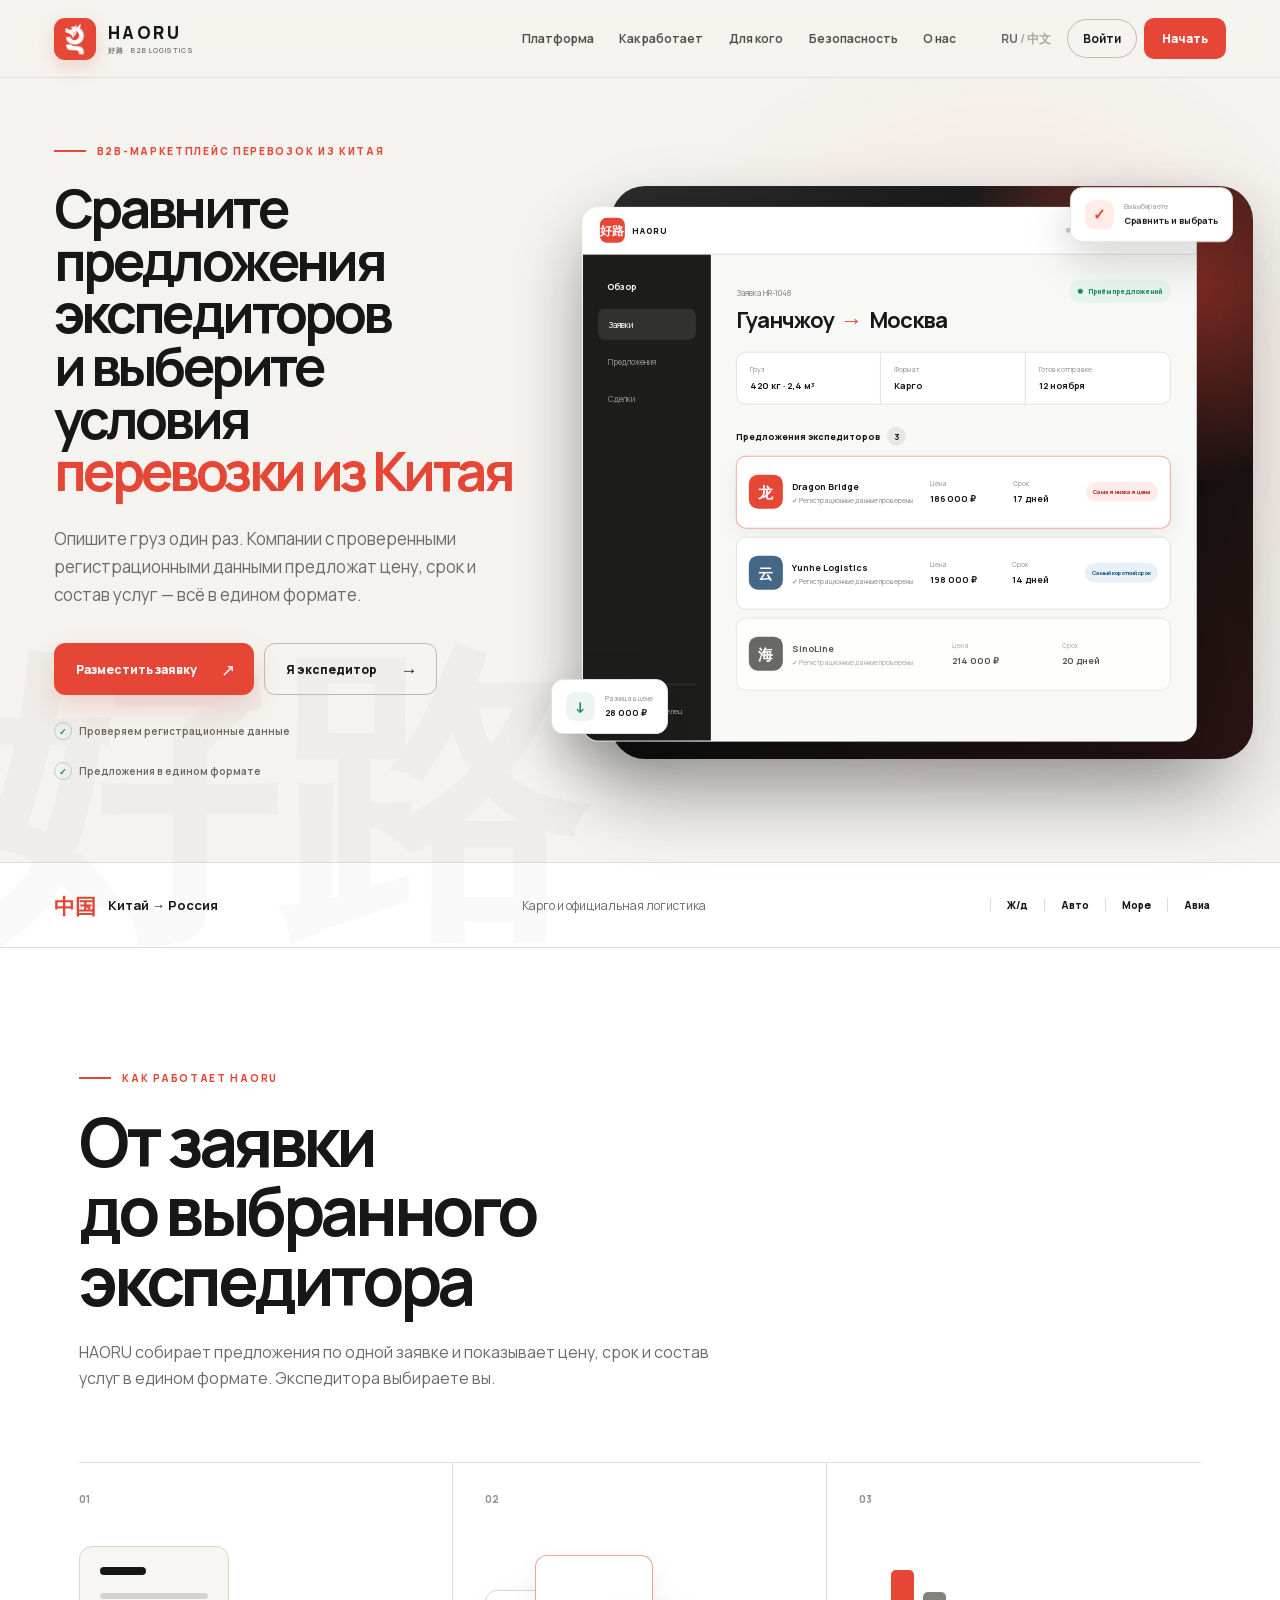
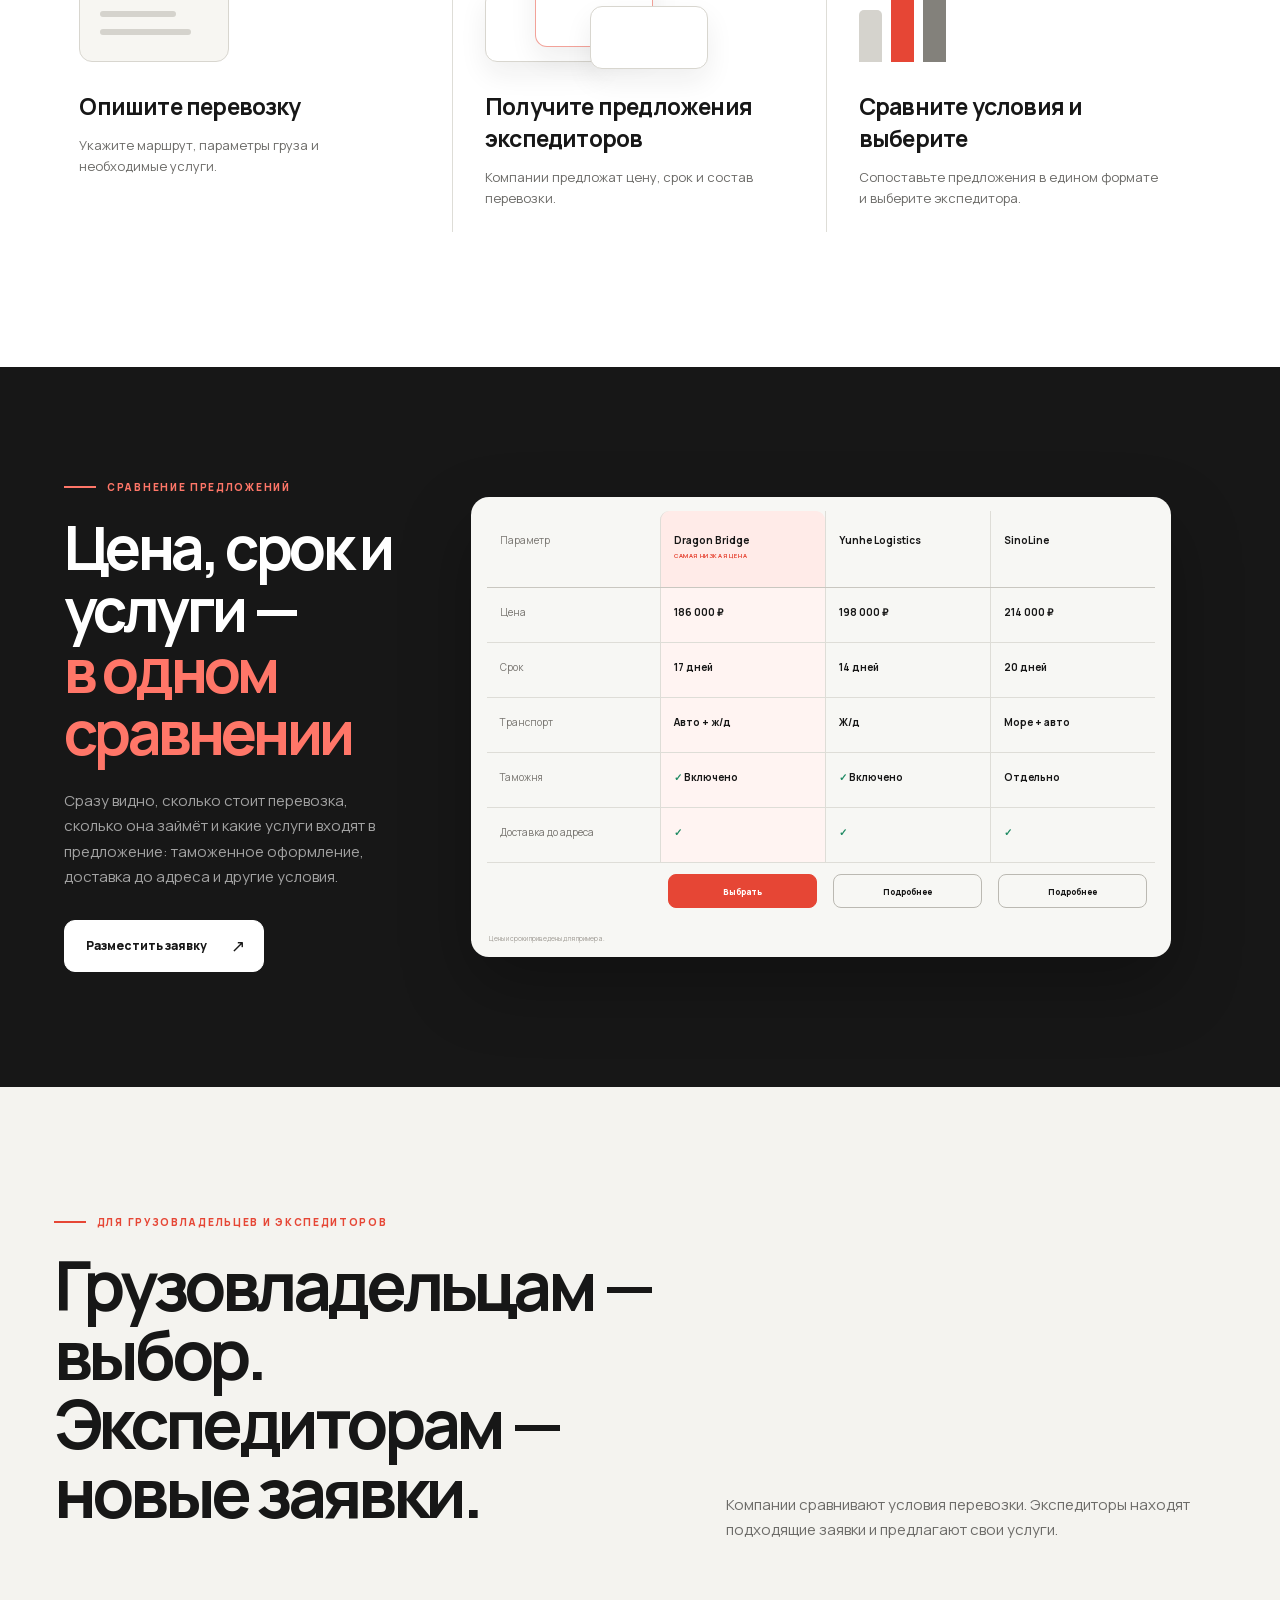
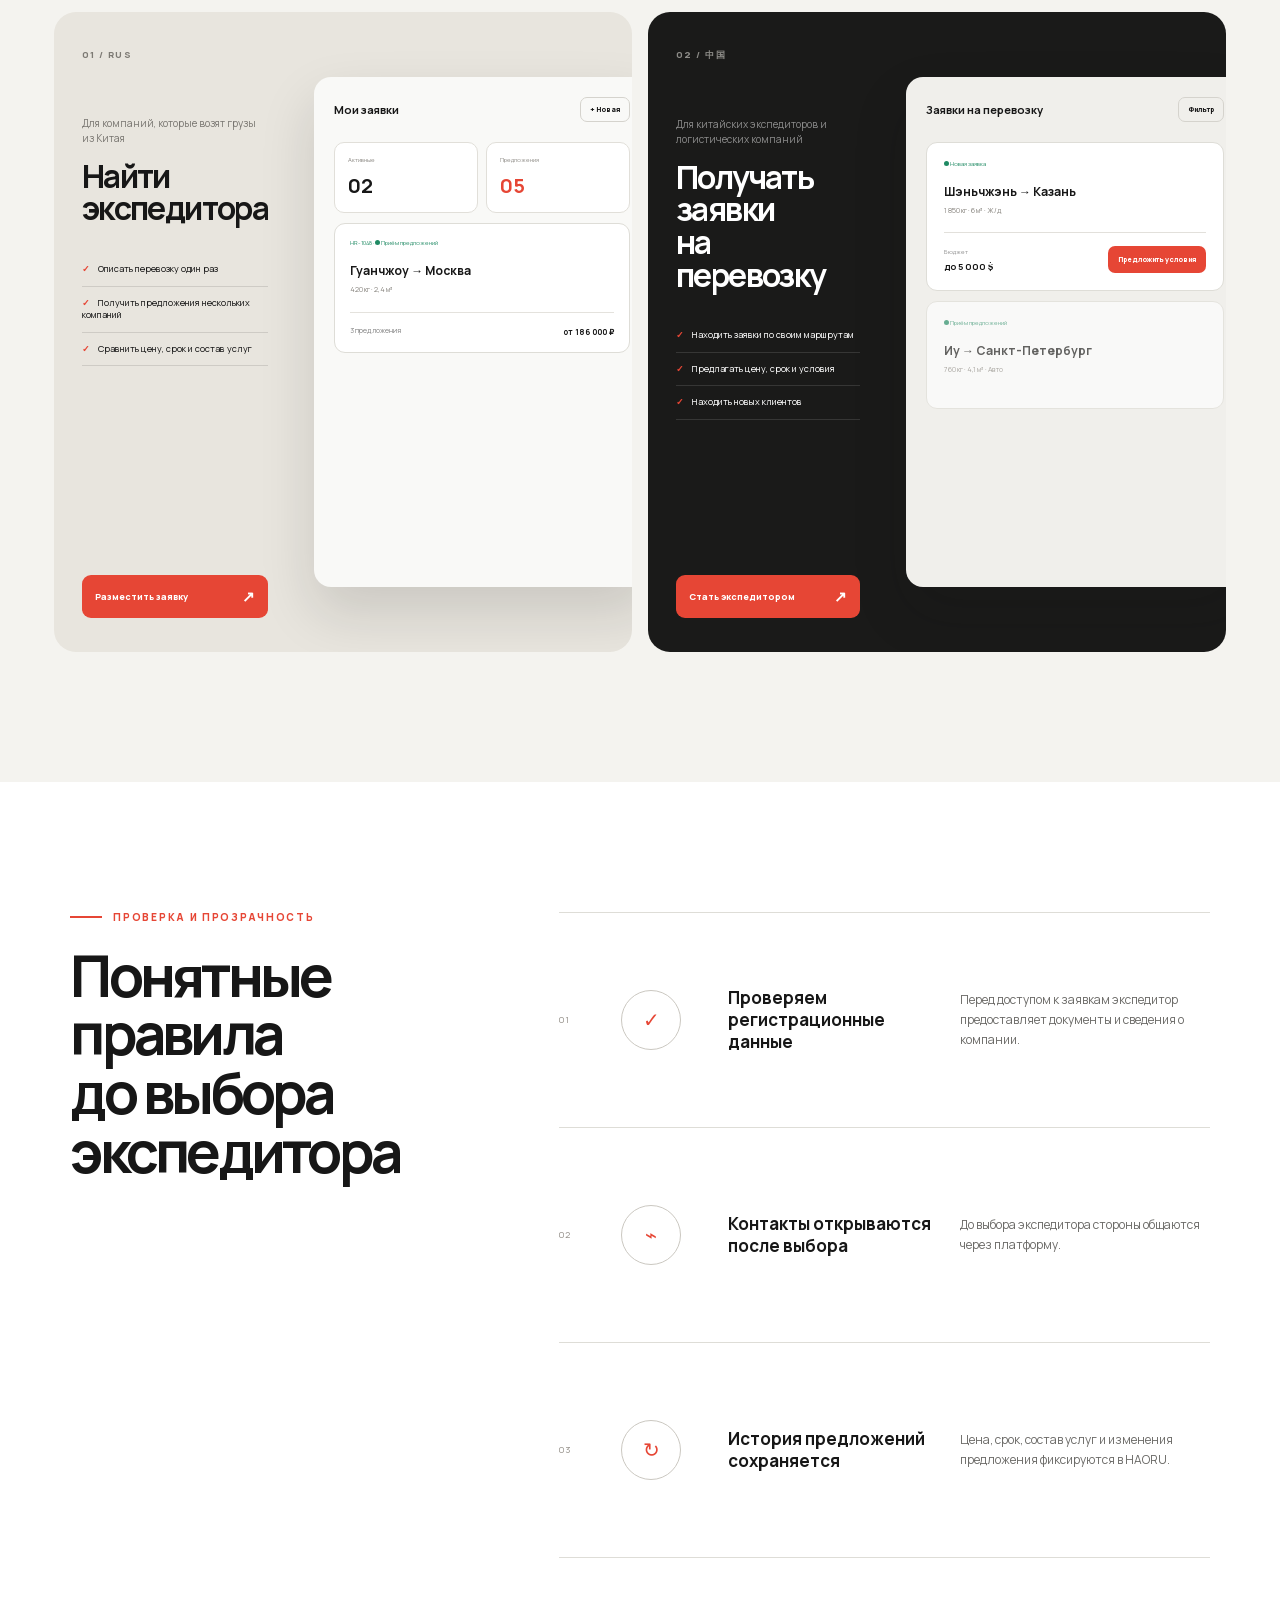
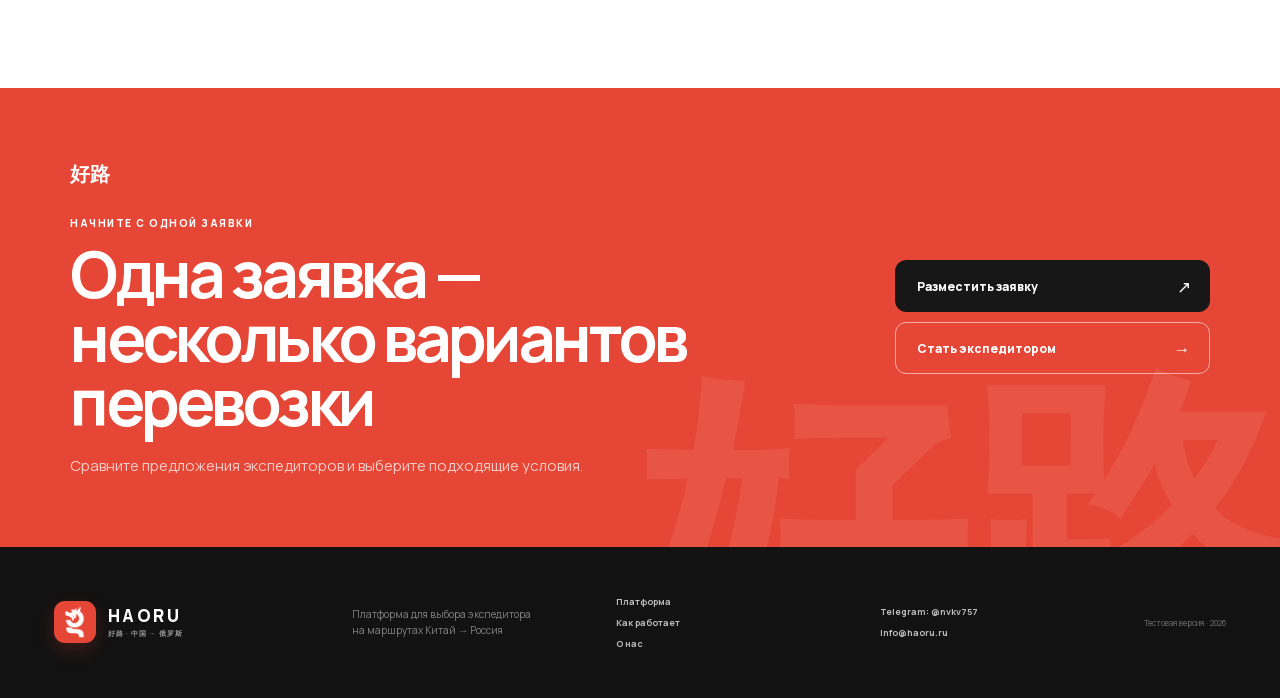
==== commit a7acaa40: "Escape user data and add CSP" ====
--- a/index.html
+++ b/index.html
@@ -2,13 +2,14 @@
 <html lang="ru">
 <head>
   <meta charset="utf-8">
+  <meta http-equiv="Content-Security-Policy" content="default-src 'self'; script-src 'self'; style-src 'self'; img-src 'self' data: blob:; font-src 'self'; connect-src 'self' https://iwmysekvjqwkhrihvxej.supabase.co; object-src 'none'; base-uri 'self'; form-action 'self'">
   <meta name="viewport" content="width=device-width,initial-scale=1">
   <meta name="description" content="HAORU — B2B-платформа для выбора экспедиторов и организации грузоперевозок из Китая в Россию.">
   <meta name="theme-color" content="#f4f3ef">
   <title>HAORU — логистическая платформа Китай → Россия</title>
   <link rel="preload" href="fonts/manrope-cyrillic.woff2" as="font" type="font/woff2" crossorigin>
   <link rel="preload" href="fonts/manrope-latin.woff2" as="font" type="font/woff2" crossorigin>
-  <link rel="stylesheet" href="styles.css?v=20261113-1">
+  <link rel="stylesheet" href="styles.css?v=20261113-2">
 </head>
 <body class="home-page product-home">
   <header class="topbar product-nav dark-text">
@@ -204,6 +205,6 @@
     <p class="auth-security" data-i18n="auth.security">Роль закрепляется за аккаунтом и определяет доступный кабинет.</p>
   </section>
   <div class="toast" id="toast" role="status"><i>✓</i><span><b></b><small></small></span></div>
-  <script src="app/supabase-config.js?v=20261113-1"></script><script src="app/auth-client.js?v=20261113-1"></script><script src="app.js?v=20261113-1"></script>
+  <script src="app/supabase-config.js?v=20261113-2"></script><script src="app/auth-client.js?v=20261113-2"></script><script src="app.js?v=20261113-2"></script>
 </body>
 </html>
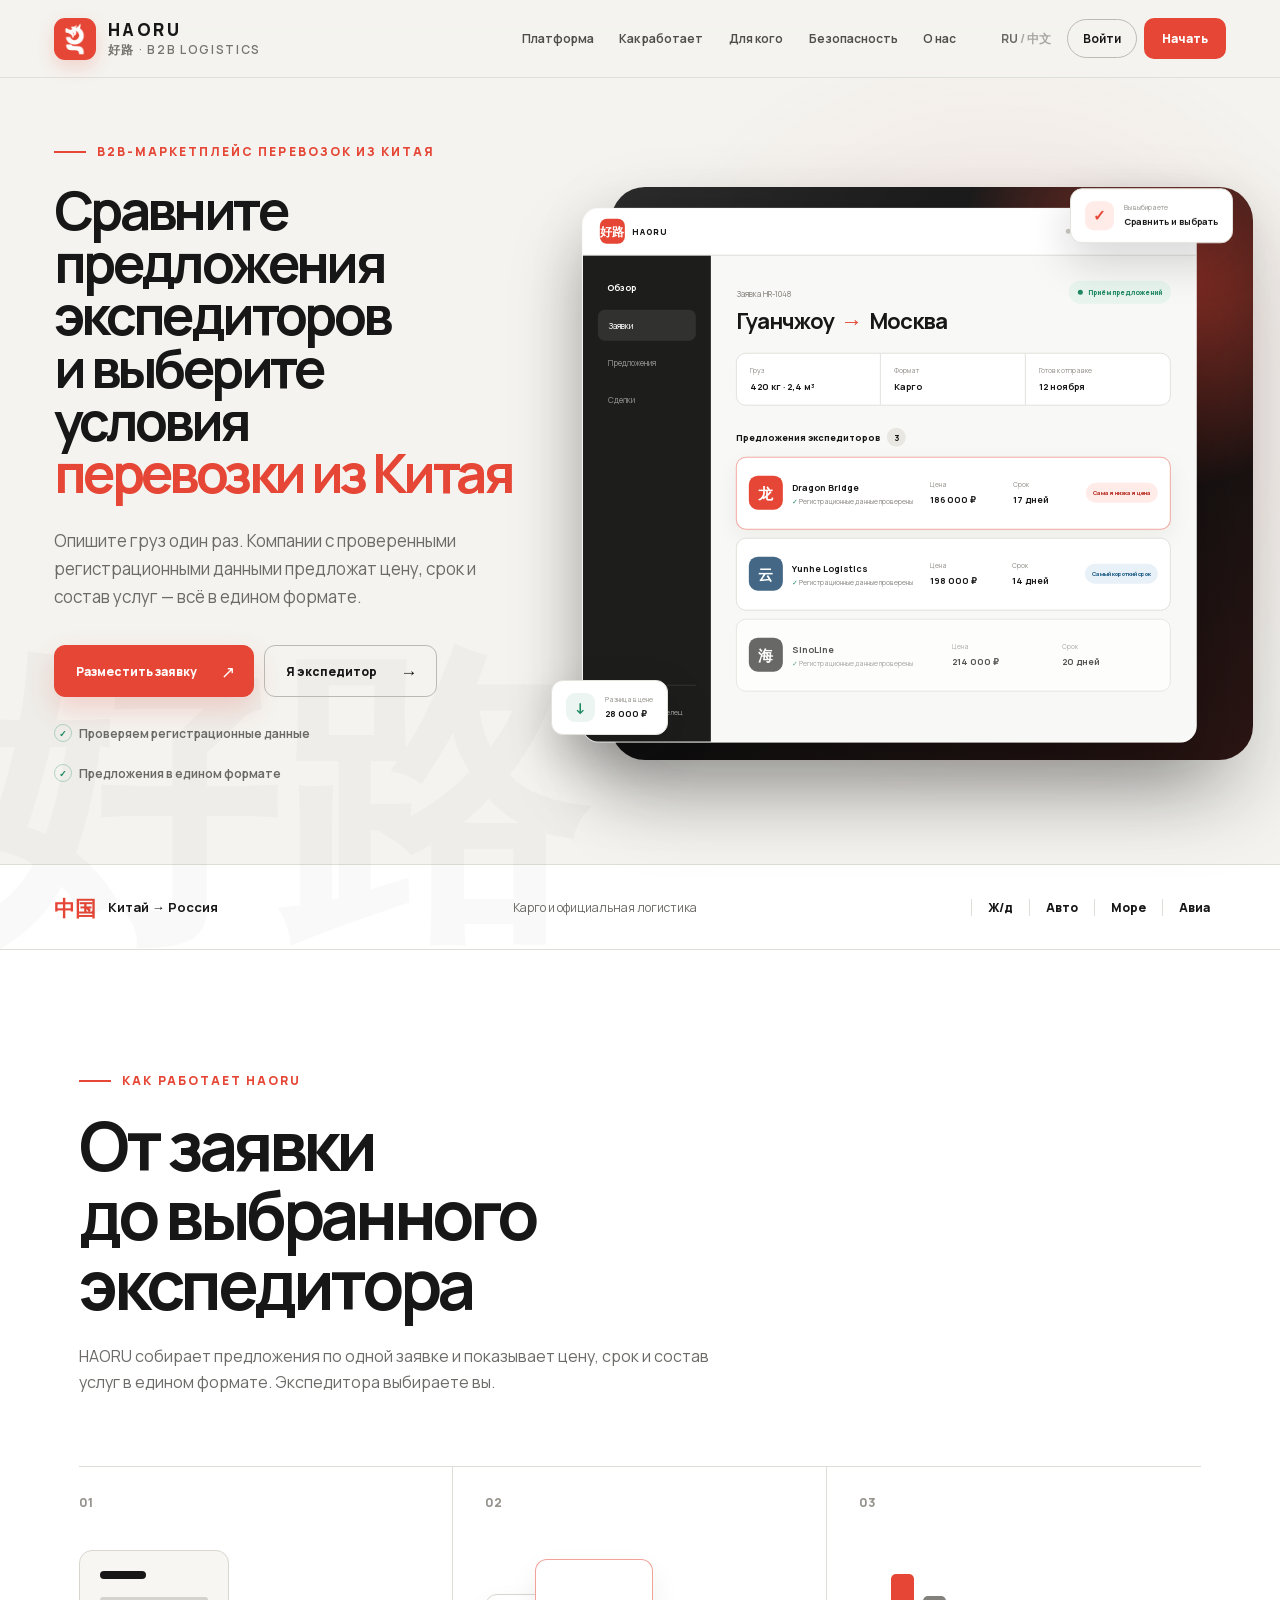
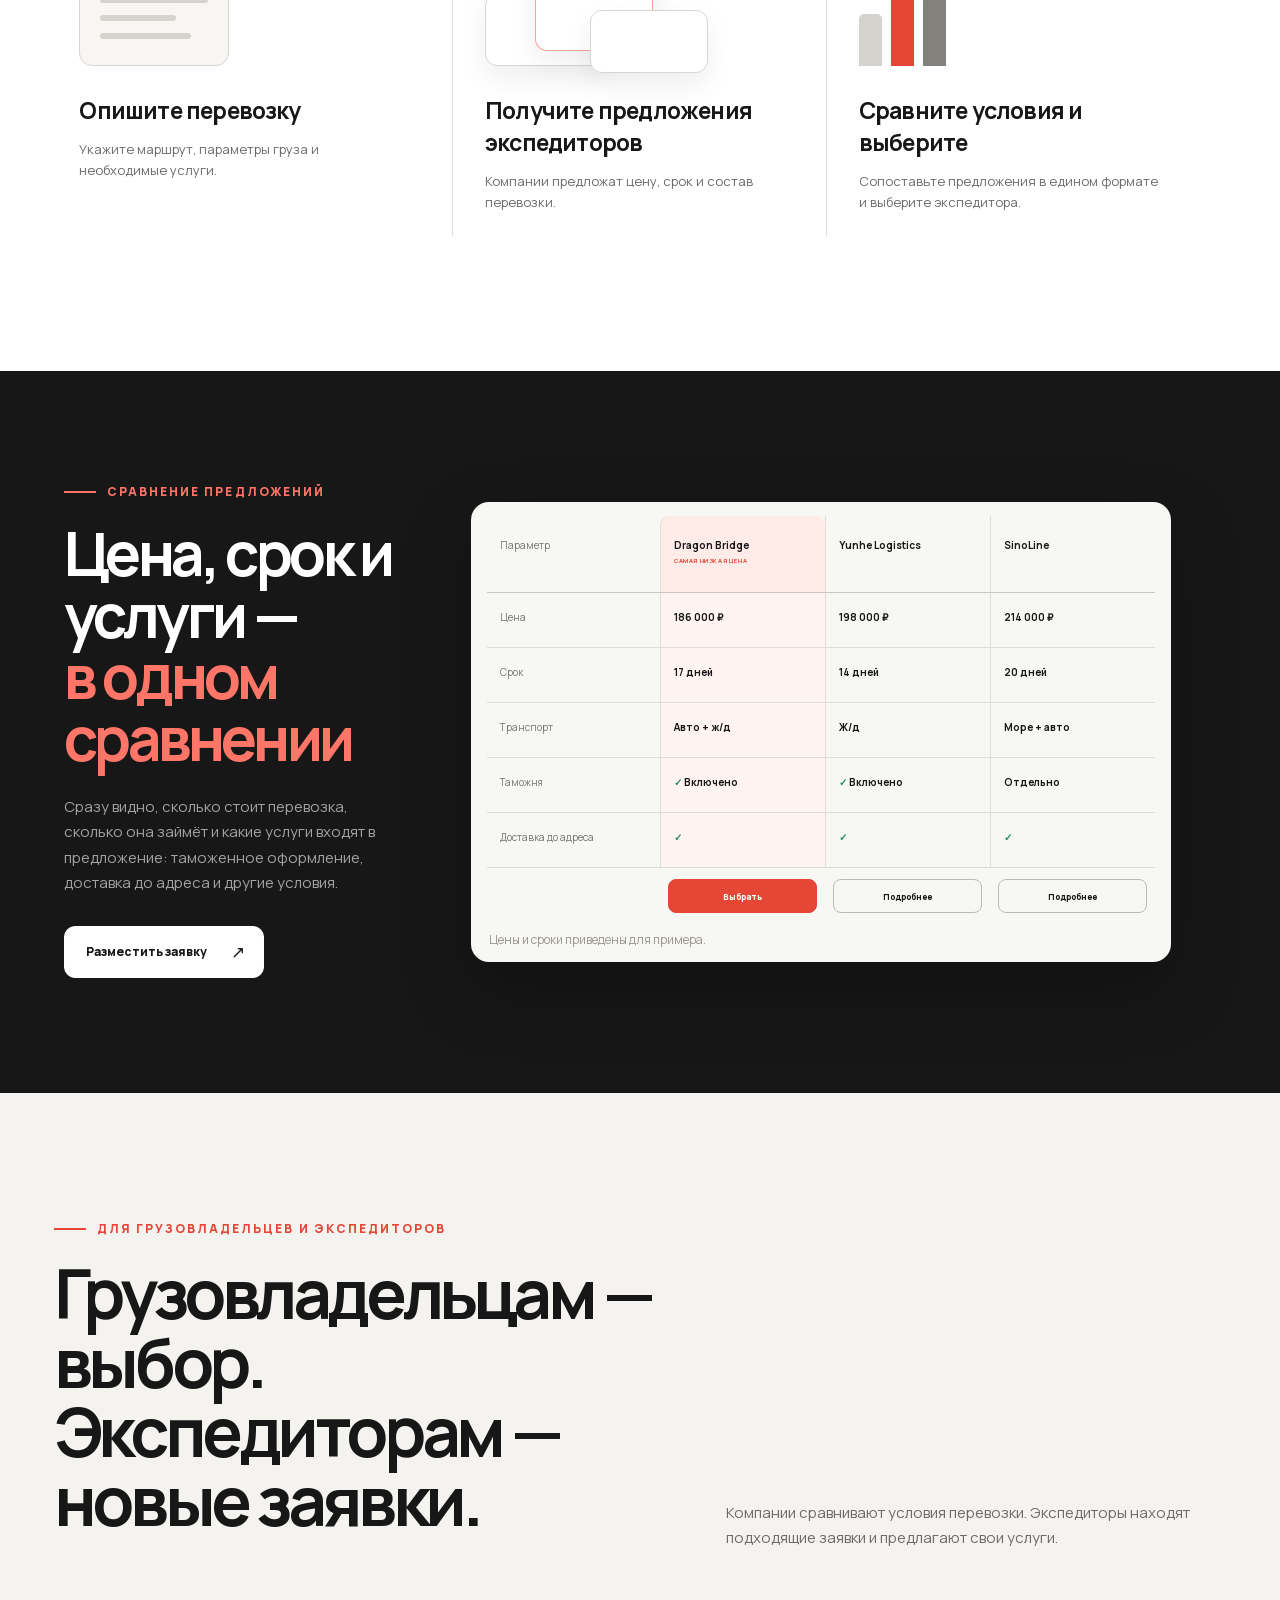
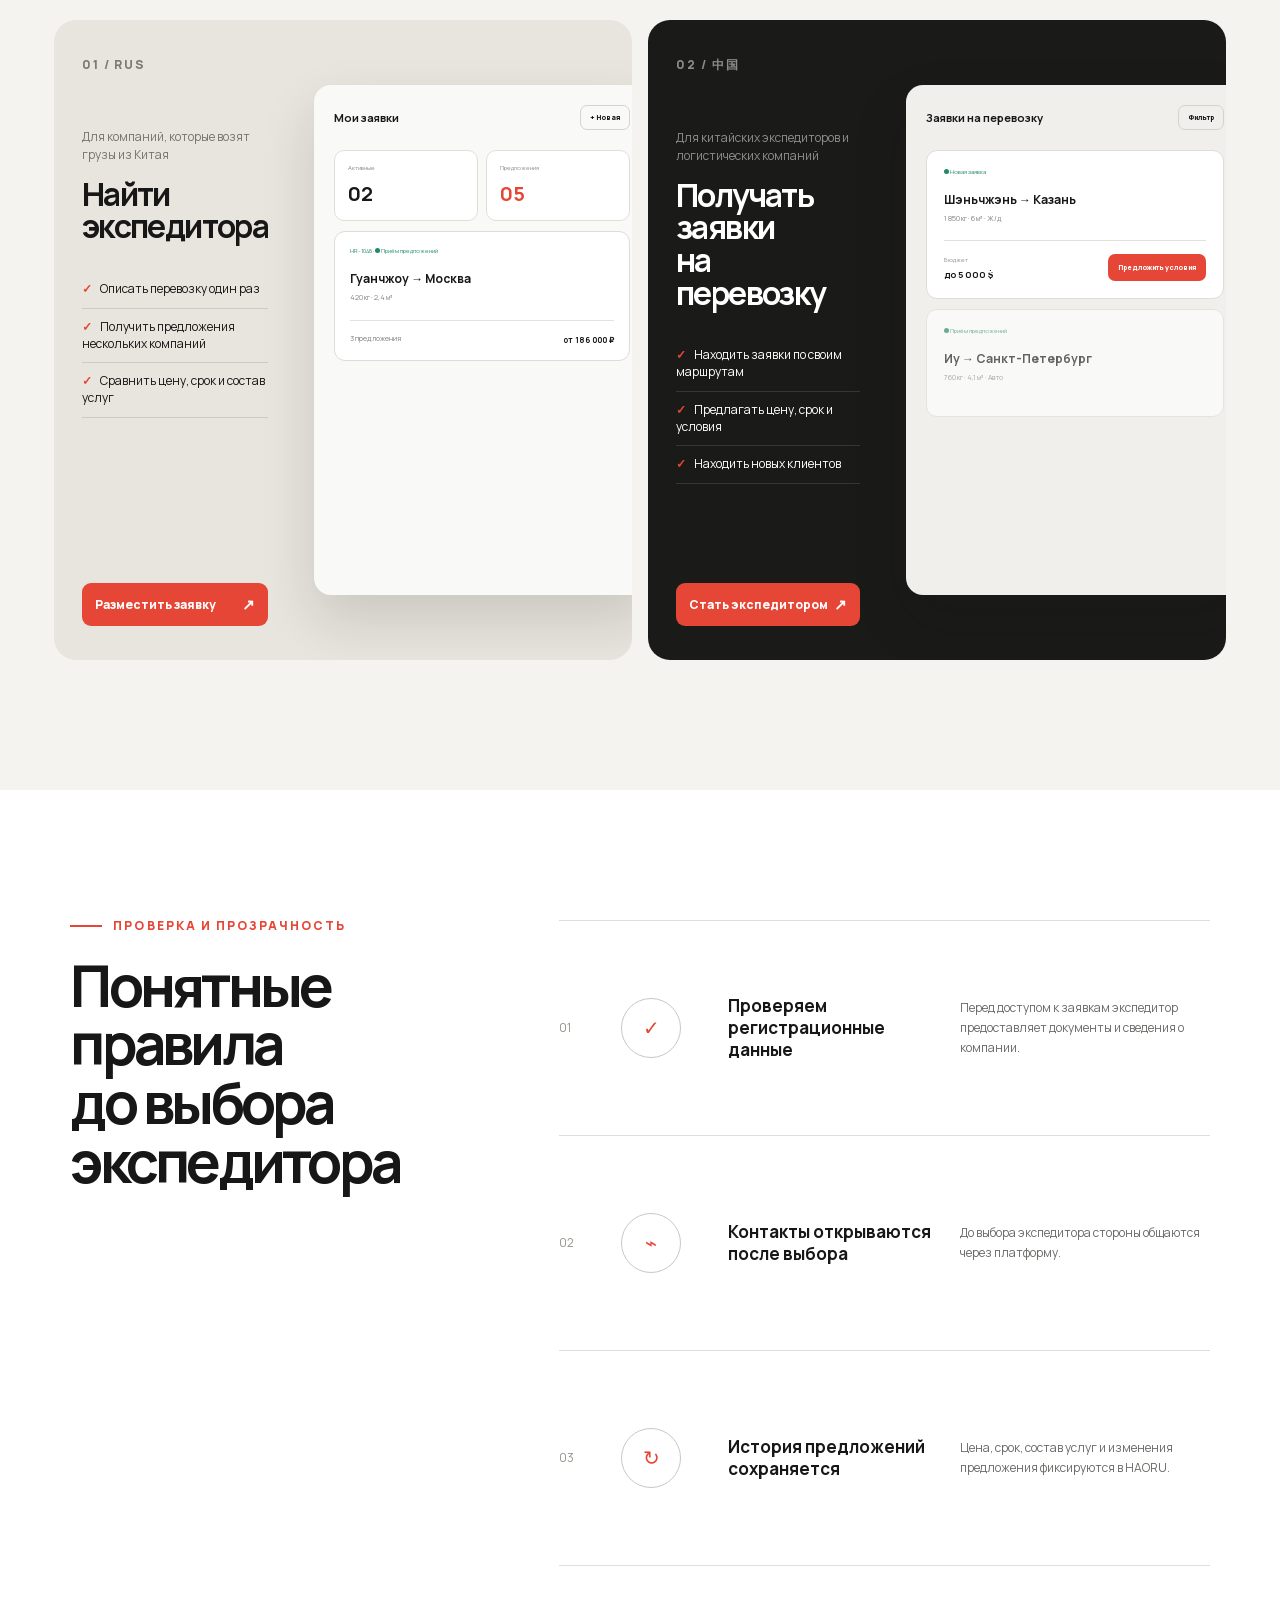
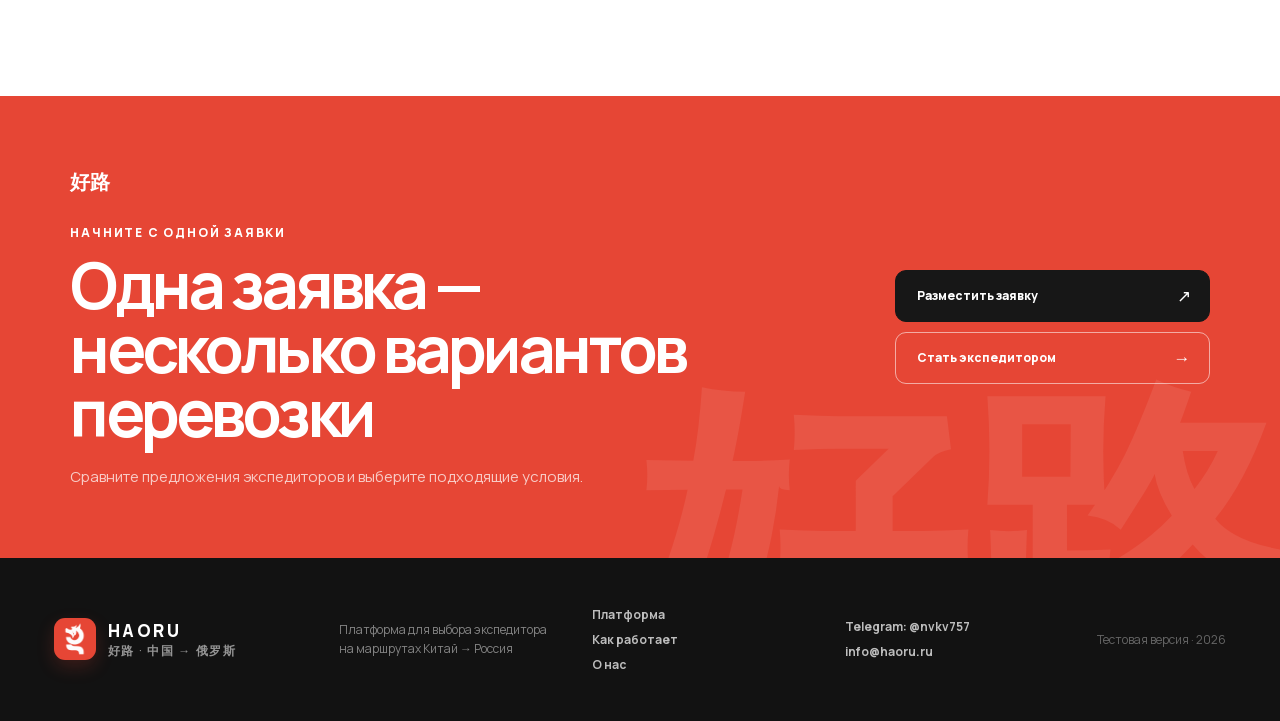
==== commit 15edc2c7: "Frontend quick fixes, SEO assets" ====
--- a/index.html
+++ b/index.html
@@ -7,9 +7,30 @@
   <meta name="description" content="HAORU — B2B-платформа для выбора экспедиторов и организации грузоперевозок из Китая в Россию.">
   <meta name="theme-color" content="#f4f3ef">
   <title>HAORU — логистическая платформа Китай → Россия</title>
+  <!-- Prototype with demo data: remove this noindex before launch (CLAUDE.md, «Before launch»). -->
+  <meta name="robots" content="noindex,nofollow">
+  <!-- Absolute URLs below are generated by scripts/seo.sh from SITE_URL; edit SITE_URL there, not here. -->
+  <link rel="canonical" href="https://n4873109.github.io/haoru-site/">
+  <link rel="icon" href="favicon-32.png" sizes="32x32" type="image/png">
+  <link rel="icon" href="favicon-192.png" sizes="192x192" type="image/png">
+  <link rel="apple-touch-icon" href="apple-touch-icon.png">
+  <meta property="og:type" content="website">
+  <meta property="og:site_name" content="HAORU">
+  <meta property="og:locale" content="ru_RU">
+  <meta property="og:title" content="HAORU — логистическая платформа Китай → Россия">
+  <meta property="og:description" content="HAORU — B2B-платформа для выбора экспедиторов и организации грузоперевозок из Китая в Россию.">
+  <meta property="og:url" content="https://n4873109.github.io/haoru-site/">
+  <meta property="og:image" content="https://n4873109.github.io/haoru-site/og-image.jpg">
+  <meta property="og:image:width" content="1200">
+  <meta property="og:image:height" content="630">
+  <meta property="og:image:alt" content="HAORU: сравните предложения экспедиторов Китай → Россия">
+  <meta name="twitter:card" content="summary_large_image">
+  <meta name="twitter:title" content="HAORU — логистическая платформа Китай → Россия">
+  <meta name="twitter:description" content="HAORU — B2B-платформа для выбора экспедиторов и организации грузоперевозок из Китая в Россию.">
+  <meta name="twitter:image" content="https://n4873109.github.io/haoru-site/og-image.jpg">
   <link rel="preload" href="fonts/manrope-cyrillic.woff2" as="font" type="font/woff2" crossorigin>
   <link rel="preload" href="fonts/manrope-latin.woff2" as="font" type="font/woff2" crossorigin>
-  <link rel="stylesheet" href="styles.css?v=20261113-2">
+  <link rel="stylesheet" href="styles.css?v=20261113-3">
 </head>
 <body class="home-page product-home">
   <header class="topbar product-nav dark-text">
@@ -48,7 +69,7 @@
         </div>
       </div>
 
-      <div class="product-stage" aria-label="Демонстрация интерфейса платформы">
+      <div class="product-stage" aria-hidden="true">
         <div class="stage-glow"></div>
         <div class="app-window">
           <div class="app-window-head">
@@ -124,13 +145,13 @@
         <button class="button-main light-button" data-auth-role="client"><span data-i18n="compare.cta">Разместить заявку</span><i>↗</i></button>
       </div>
       <div class="compare-board" aria-label="Демонстрационное сравнение предложений">
-        <div class="compare-board-head"><span data-i18n="compare.parameter">Параметр</span><b>Dragon Bridge<small data-i18n="compare.optimal">Самая низкая цена</small></b><b>Yunhe Logistics</b><b>SinoLine</b></div>
-        <div><span data-i18n="demo.price">Цена</span><b class="selected">186 000 ₽</b><b>198 000 ₽</b><b>214 000 ₽</b></div>
-        <div><span data-i18n="demo.term">Срок</span><b class="selected">17 дней</b><b>14 дней</b><b>20 дней</b></div>
-        <div><span data-i18n="compare.transport">Транспорт</span><b class="selected">Авто + ж/д</b><b>Ж/д</b><b>Море + авто</b></div>
-        <div><span data-i18n="compare.customs">Таможня</span><b class="selected"><i>✓</i> <span data-i18n="compare.included">Включено</span></b><b><i>✓</i> <span data-i18n="compare.included">Включено</span></b><b data-i18n="compare.separate">Отдельно</b></div>
-        <div><span data-i18n="compare.delivery">Доставка до адреса</span><b class="selected"><i>✓</i></b><b><i>✓</i></b><b><i>✓</i></b></div>
-        <div class="compare-actions"><span></span><button data-auth-role="client" data-i18n="compare.choose">Выбрать</button><button data-auth-role="client" data-i18n="compare.details">Подробнее</button><button data-auth-role="client" data-i18n="compare.details">Подробнее</button></div>
+        <div class="compare-board-head" aria-hidden="true"><span data-i18n="compare.parameter">Параметр</span><b>Dragon Bridge<small data-i18n="compare.optimal">Самая низкая цена</small></b><b>Yunhe Logistics</b><b>SinoLine</b></div>
+        <div aria-hidden="true"><span data-i18n="demo.price">Цена</span><b class="selected">186 000 ₽</b><b>198 000 ₽</b><b>214 000 ₽</b></div>
+        <div aria-hidden="true"><span data-i18n="demo.term">Срок</span><b class="selected">17 дней</b><b>14 дней</b><b>20 дней</b></div>
+        <div aria-hidden="true"><span data-i18n="compare.transport">Транспорт</span><b class="selected">Авто + ж/д</b><b>Ж/д</b><b>Море + авто</b></div>
+        <div aria-hidden="true"><span data-i18n="compare.customs">Таможня</span><b class="selected"><i>✓</i> <span data-i18n="compare.included">Включено</span></b><b><i>✓</i> <span data-i18n="compare.included">Включено</span></b><b data-i18n="compare.separate">Отдельно</b></div>
+        <div aria-hidden="true"><span data-i18n="compare.delivery">Доставка до адреса</span><b class="selected"><i>✓</i></b><b><i>✓</i></b><b><i>✓</i></b></div>
+        <div class="compare-actions" aria-hidden="true"><span></span><button data-auth-role="client" tabindex="-1" data-i18n="compare.choose">Выбрать</button><button data-auth-role="client" tabindex="-1" data-i18n="compare.details">Подробнее</button><button data-auth-role="client" tabindex="-1" data-i18n="compare.details">Подробнее</button></div>
         <small class="board-caption" data-i18n="demo.caption">Цены и сроки приведены для примера.</small>
       </div>
     </section>
@@ -143,11 +164,11 @@
       <div class="role-product-grid">
         <article class="role-product-card client-product">
           <div class="role-card-copy"><span>01 / RUS</span><p data-i18n="roles.client.for">Для компаний, которые возят грузы из Китая</p><h3 data-i18n="rolesNew.clientTitle">Найти<br>экспедитора</h3><ul><li data-i18n="roles.client.item1">Описать перевозку один раз</li><li data-i18n="roles.client.item2">Получить предложения нескольких компаний</li><li data-i18n="roles.client.item3">Сравнить цену, срок и состав услуг</li></ul><button data-auth-role="client"><span data-i18n="rolesNew.clientCta">Разместить заявку</span><i>↗</i></button></div>
-          <div class="mini-dashboard client-dashboard"><div class="mini-top"><b data-i18n="rolesNew.myRequests">Мои заявки</b><span>+ <span data-i18n="rolesNew.newRequest">Новая</span></span></div><div class="mini-kpi"><span><small data-i18n="rolesNew.active">Активные</small><b>02</b></span><span><small data-i18n="demo.offers">Предложения</small><b>05</b></span></div><div class="mini-request"><small>HR-1048 · <i></i> <span data-i18n="demo.auction">Приём предложений</span></small><b>Гуанчжоу → Москва</b><span>420 кг · 2,4 м³</span><div><em>3 <span data-i18n="rolesNew.offersShort">предложения</span></em><strong>от 186 000 ₽</strong></div></div></div>
+          <div class="mini-dashboard client-dashboard" aria-hidden="true"><div class="mini-top"><b data-i18n="rolesNew.myRequests">Мои заявки</b><span>+ <span data-i18n="rolesNew.newRequest">Новая</span></span></div><div class="mini-kpi"><span><small data-i18n="rolesNew.active">Активные</small><b>02</b></span><span><small data-i18n="demo.offers">Предложения</small><b>05</b></span></div><div class="mini-request"><small>HR-1048 · <i></i> <span data-i18n="demo.auction">Приём предложений</span></small><b>Гуанчжоу → Москва</b><span>420 кг · 2,4 м³</span><div><em>3 <span data-i18n="rolesNew.offersShort">предложения</span></em><strong>от 186 000 ₽</strong></div></div></div>
         </article>
         <article class="role-product-card forwarder-product">
           <div class="role-card-copy"><span>02 / 中国</span><p data-i18n="roles.forwarder.for">Для китайских экспедиторов и логистических компаний</p><h3 data-i18n="rolesNew.forwarderTitle">Получать заявки<br>на перевозку</h3><ul><li data-i18n="roles.forwarder.item1">Находить заявки по своим маршрутам</li><li data-i18n="roles.forwarder.item2">Предлагать цену, срок и условия</li><li data-i18n="roles.forwarder.item3">Находить новых клиентов</li></ul><button data-auth-role="forwarder"><span data-i18n="rolesNew.forwarderCta">Стать экспедитором</span><i>↗</i></button></div>
-          <div class="mini-dashboard forwarder-dashboard"><div class="mini-top"><b data-i18n="rolesNew.cargoFeed">Заявки на перевозку</b><span data-i18n="rolesNew.filter">Фильтр</span></div><div class="feed-card"><small><i></i> <span data-i18n="rolesNew.newCargo">Новая заявка</span></small><b>Шэньчжэнь → Казань</b><p>1 850 кг · 6 м³ · Ж/д</p><div><span><small data-i18n="rolesNew.budget">Бюджет</small><b>до 5 000 $</b></span><button data-auth-role="forwarder" data-i18n="rolesNew.offer">Предложить условия</button></div></div><div class="feed-card subtle"><small><i></i> <span data-i18n="demo.auction">Приём предложений</span></small><b>Иу → Санкт-Петербург</b><p>760 кг · 4,1 м³ · Авто</p></div></div>
+          <div class="mini-dashboard forwarder-dashboard" aria-hidden="true"><div class="mini-top"><b data-i18n="rolesNew.cargoFeed">Заявки на перевозку</b><span data-i18n="rolesNew.filter">Фильтр</span></div><div class="feed-card"><small><i></i> <span data-i18n="rolesNew.newCargo">Новая заявка</span></small><b>Шэньчжэнь → Казань</b><p>1 850 кг · 6 м³ · Ж/д</p><div><span><small data-i18n="rolesNew.budget">Бюджет</small><b>до 5 000 $</b></span><button data-auth-role="forwarder" data-i18n="rolesNew.offer" tabindex="-1">Предложить условия</button></div></div><div class="feed-card subtle"><small><i></i> <span data-i18n="demo.auction">Приём предложений</span></small><b>Иу → Санкт-Петербург</b><p>760 кг · 4,1 м³ · Авто</p></div></div>
         </article>
       </div>
     </section>
@@ -205,6 +226,6 @@
     <p class="auth-security" data-i18n="auth.security">Роль закрепляется за аккаунтом и определяет доступный кабинет.</p>
   </section>
   <div class="toast" id="toast" role="status"><i>✓</i><span><b></b><small></small></span></div>
-  <script src="app/supabase-config.js?v=20261113-2"></script><script src="app/auth-client.js?v=20261113-2"></script><script src="app.js?v=20261113-2"></script>
+  <script src="app/supabase-config.js?v=20261113-3"></script><script src="app/auth-client.js?v=20261113-3"></script><script src="app.js?v=20261113-3"></script>
 </body>
 </html>
--- a/styles.css
+++ b/styles.css
@@ -6,9 +6,9 @@
 
 :root{--serif-cjk:"Songti SC","STSong","Noto Serif CJK SC","Source Han Serif SC","SimSun";--sans-cjk:"PingFang SC","Hiragino Sans GB","Microsoft YaHei","Noto Sans CJK SC","Source Han Sans SC";--red:#d8392f;--red-dark:#a92521;--ink:#171614;--cream:#f2e7d6;--paper:#f9f6ef;--green:#24755c;--line:rgba(23,22,20,.16);--white:#fff;--radius:22px;--shadow:0 24px 70px rgba(42,30,21,.16)}
 *{box-sizing:border-box}html{scroll-behavior:smooth}body{margin:0;background:var(--paper);color:var(--ink);font-family:Manrope,Arial,var(--sans-cjk),sans-serif;font-size:15px}body.no-scroll{overflow:hidden}button,input,select,textarea{font:inherit}button,a{color:inherit}a{text-decoration:none}button{cursor:pointer}img{max-width:100%}[hidden]{display:none!important}
-.topbar,.workspace-head{height:82px;padding:0 clamp(22px,4vw,70px);display:flex;align-items:center;gap:32px;position:relative;z-index:20}.topbar{position:absolute;inset:0 0 auto}.workspace-head{background:var(--paper);border-bottom:1px solid var(--line)}.topbar nav,.workspace-head nav{display:flex;align-items:center;gap:28px;margin-left:auto}.topbar nav a,.workspace-head nav a{font-size:13px;font-weight:700}.on-red{color:#fff}.wordmark{display:flex;align-items:center;gap:10px;color:#fff;line-height:1;min-width:max-content}.wordmark .brand-icon{width:48px;height:48px;background:var(--ink);border:1px solid rgba(255,255,255,.34);display:grid;place-items:center;transform:rotate(-3deg);overflow:hidden}.wordmark .brand-icon img{width:43px;height:43px}.wordmark>span{font-weight:800;font-size:20px;letter-spacing:.12em}.wordmark small{display:block;margin-top:7px;font-weight:600;font-size:8px;letter-spacing:.08em;opacity:.78}.wordmark.dark{color:var(--ink)}.wordmark.dark .brand-icon{background:var(--red)}.top-actions{display:flex;align-items:center;gap:10px}.lang,.nav-login,.switch-role{border:0;background:transparent;color:inherit;font-size:12px;font-weight:700;padding:11px 14px;border-radius:999px}.nav-login{border:1px solid currentColor}.lang span{opacity:.56}.dark-login{background:var(--ink);color:#fff;border-color:var(--ink)}.switch-role{background:rgba(23,22,20,.06)}.switch-role.light{background:rgba(255,255,255,.1)}.mobile-nav{display:none;margin-left:auto;border:0;background:transparent;color:#fff;font-size:24px}.dark-text{color:var(--ink)}
-
-.brand-hero{min-height:790px;background:var(--red);color:#fff;padding:155px clamp(24px,7vw,110px) 70px;position:relative;overflow:hidden;display:grid;grid-template-columns:1.05fr .95fr;align-items:center}.grain{position:absolute;inset:0;opacity:.16;pointer-events:none;background-image:url("data:image/svg+xml,%3Csvg viewBox='0 0 180 180' xmlns='http://www.w3.org/2000/svg'%3E%3Cfilter id='n'%3E%3CfeTurbulence type='fractalNoise' baseFrequency='.8' numOctaves='3' stitchTiles='stitch'/%3E%3C/filter%3E%3Crect width='100%25' height='100%25' filter='url(%23n)' opacity='.32'/%3E%3C/svg%3E")}.china-mark{position:absolute;right:-.03em;top:.02em;color:rgba(255,255,255,.065);font:900 min(40vw,540px)/1 'Noto Serif SC',var(--serif-cjk),serif}.hero-line{position:absolute;left:0;right:0;top:50%;display:flex;align-items:center;gap:10px;opacity:.32}.hero-line i{height:1px;background:#fff;flex:1}.hero-line span{font-size:9px;letter-spacing:.3em}.brand-copy{position:relative;z-index:2;max-width:700px}.eyebrow,.section-label{text-transform:uppercase;letter-spacing:.16em;font-size:10px;font-weight:800}.eyebrow{display:flex;align-items:center;gap:10px}.eyebrow i{width:34px;height:2px;background:currentColor}.brand-copy h1,.client-copy h1,.forwarder-copy h1{font-size:clamp(50px,6vw,92px);line-height:.94;letter-spacing:-.065em;margin:26px 0}.brand-copy h1 em,.client-copy h1 em,.forwarder-copy h1 em{font-family:'Noto Serif SC',var(--serif-cjk),Georgia,serif;font-style:normal;font-weight:700}.brand-copy .lead{max-width:600px;font-size:18px;line-height:1.65;color:rgba(255,255,255,.78)}.hero-symbol{width:min(42vw,580px);aspect-ratio:1;justify-self:end;position:relative;border:1px solid rgba(255,255,255,.25);border-radius:50%;z-index:2}.hero-symbol .sun{width:48%;height:48%;border-radius:50%;background:#f3c95d;position:absolute;left:26%;top:16%;box-shadow:0 0 0 1px rgba(0,0,0,.09)}.gate{position:absolute;left:26%;right:26%;top:31%;height:33%;border:8px solid var(--ink);border-top:0;display:flex;justify-content:space-around;align-items:flex-end}.gate:before,.gate:after{content:"";position:absolute;left:-18%;right:-18%;height:11px;background:var(--ink);top:-5px;transform:skewX(-28deg)}.gate:after{top:29px;left:-8%;right:-8%;height:8px}.gate b{height:78%;width:7px;background:var(--ink)}.gate span{font:900 39px/1.05 'Noto Serif SC',var(--serif-cjk),serif;color:var(--ink);position:absolute;text-align:center;top:43px}.bridge{position:absolute;left:5%;right:5%;bottom:25%;height:18%;border-bottom:5px solid #fff;overflow:hidden}.bridge:before{content:"";position:absolute;left:0;right:0;height:120%;top:28%;border:3px solid #fff;border-radius:50%}.bridge i{position:relative;display:inline-block;width:18%;height:100%;border-right:2px solid #fff}.train{position:absolute;right:18%;bottom:24%;font-size:17px;letter-spacing:4px;color:var(--ink)}.hero-symbol small{position:absolute;bottom:17%;font-size:9px;letter-spacing:.2em}.hero-symbol small:first-of-type{left:12%}.hero-symbol small:last-of-type{right:12%}.brand-note{position:absolute;bottom:42px;left:clamp(24px,7vw,110px);display:grid;grid-template-columns:auto auto;gap:5px 12px;font-size:11px}.brand-note b{font-size:17px}.brand-note span{opacity:.7}
+.topbar,.workspace-head{height:82px;padding:0 clamp(22px,4vw,70px);display:flex;align-items:center;gap:32px;position:relative;z-index:20}.topbar{position:absolute;inset:0 0 auto}.workspace-head{background:var(--paper);border-bottom:1px solid var(--line)}.topbar nav,.workspace-head nav{display:flex;align-items:center;gap:28px;margin-left:auto}.topbar nav a,.workspace-head nav a{font-size:13px;font-weight:700}.on-red{color:#fff}.wordmark{display:flex;align-items:center;gap:10px;color:#fff;line-height:1;min-width:max-content}.wordmark .brand-icon{width:48px;height:48px;background:var(--ink);border:1px solid rgba(255,255,255,.34);display:grid;place-items:center;transform:rotate(-3deg);overflow:hidden}.wordmark .brand-icon img{width:43px;height:43px}.wordmark>span{font-weight:800;font-size:20px;letter-spacing:.12em}.wordmark small{display:block;margin-top:7px;font-weight:600;font-size:12px;letter-spacing:.08em;opacity:.78}.wordmark.dark{color:var(--ink)}.wordmark.dark .brand-icon{background:var(--red)}.top-actions{display:flex;align-items:center;gap:10px}.lang,.nav-login,.switch-role{border:0;background:transparent;color:inherit;font-size:12px;font-weight:700;padding:11px 14px;border-radius:999px}.nav-login{border:1px solid currentColor}.lang span{opacity:.56}.dark-login{background:var(--ink);color:#fff;border-color:var(--ink)}.switch-role{background:rgba(23,22,20,.06)}.switch-role.light{background:rgba(255,255,255,.1)}.mobile-nav{display:none;margin-left:auto;border:0;background:transparent;color:#fff;font-size:24px}.dark-text{color:var(--ink)}
+
+.brand-hero{min-height:790px;background:var(--red);color:#fff;padding:155px clamp(24px,7vw,110px) 70px;position:relative;overflow:hidden;display:grid;grid-template-columns:1.05fr .95fr;align-items:center}.grain{position:absolute;inset:0;opacity:.16;pointer-events:none;background-image:url("data:image/svg+xml,%3Csvg viewBox='0 0 180 180' xmlns='http://www.w3.org/2000/svg'%3E%3Cfilter id='n'%3E%3CfeTurbulence type='fractalNoise' baseFrequency='.8' numOctaves='3' stitchTiles='stitch'/%3E%3C/filter%3E%3Crect width='100%25' height='100%25' filter='url(%23n)' opacity='.32'/%3E%3C/svg%3E")}.china-mark{position:absolute;right:-.03em;top:.02em;color:rgba(255,255,255,.065);font:900 min(40vw,540px)/1 'Noto Serif SC',var(--serif-cjk),serif}.hero-line{position:absolute;left:0;right:0;top:50%;display:flex;align-items:center;gap:10px;opacity:.32}.hero-line i{height:1px;background:#fff;flex:1}.hero-line span{font-size:9px;letter-spacing:.3em}.brand-copy{position:relative;z-index:2;max-width:700px}.eyebrow,.section-label{text-transform:uppercase;letter-spacing:.16em;font-size:12px;font-weight:800}.eyebrow{display:flex;align-items:center;gap:10px}.eyebrow i{width:34px;height:2px;background:currentColor}.brand-copy h1,.client-copy h1,.forwarder-copy h1{font-size:clamp(50px,6vw,92px);line-height:.94;letter-spacing:-.065em;margin:26px 0}.brand-copy h1 em,.client-copy h1 em,.forwarder-copy h1 em{font-family:'Noto Serif SC',var(--serif-cjk),Georgia,serif;font-style:normal;font-weight:700}.brand-copy .lead{max-width:600px;font-size:18px;line-height:1.65;color:rgba(255,255,255,.78)}.hero-symbol{width:min(42vw,580px);aspect-ratio:1;justify-self:end;position:relative;border:1px solid rgba(255,255,255,.25);border-radius:50%;z-index:2}.hero-symbol .sun{width:48%;height:48%;border-radius:50%;background:#f3c95d;position:absolute;left:26%;top:16%;box-shadow:0 0 0 1px rgba(0,0,0,.09)}.gate{position:absolute;left:26%;right:26%;top:31%;height:33%;border:8px solid var(--ink);border-top:0;display:flex;justify-content:space-around;align-items:flex-end}.gate:before,.gate:after{content:"";position:absolute;left:-18%;right:-18%;height:11px;background:var(--ink);top:-5px;transform:skewX(-28deg)}.gate:after{top:29px;left:-8%;right:-8%;height:8px}.gate b{height:78%;width:7px;background:var(--ink)}.gate span{font:900 39px/1.05 'Noto Serif SC',var(--serif-cjk),serif;color:var(--ink);position:absolute;text-align:center;top:43px}.bridge{position:absolute;left:5%;right:5%;bottom:25%;height:18%;border-bottom:5px solid #fff;overflow:hidden}.bridge:before{content:"";position:absolute;left:0;right:0;height:120%;top:28%;border:3px solid #fff;border-radius:50%}.bridge i{position:relative;display:inline-block;width:18%;height:100%;border-right:2px solid #fff}.train{position:absolute;right:18%;bottom:24%;font-size:17px;letter-spacing:4px;color:var(--ink)}.hero-symbol small{position:absolute;bottom:17%;font-size:9px;letter-spacing:.2em}.hero-symbol small:first-of-type{left:12%}.hero-symbol small:last-of-type{right:12%}.brand-note{position:absolute;bottom:42px;left:clamp(24px,7vw,110px);display:grid;grid-template-columns:auto auto;gap:5px 12px;font-size:11px}.brand-note b{font-size:17px}.brand-note span{opacity:.7}
 
 .role-entry{padding:110px clamp(24px,7vw,110px);display:grid;grid-template-columns:.72fr 1.28fr;gap:70px}.role-intro{align-self:start;position:sticky;top:30px}.section-label{color:var(--red)}.section-label.inverse{color:#f3c95d}.role-intro h2,.corridor-copy h2,.trust h2,.workspace-title h2,.partner-copy h2,.premium-section h2{font-size:clamp(37px,4.5vw,66px);line-height:1.03;letter-spacing:-.055em;margin:17px 0 24px}.role-intro h2 em{color:var(--red);font-style:normal;font-family:'Noto Serif SC',var(--serif-cjk),serif}.role-intro>p:last-child{max-width:430px;line-height:1.8;color:#69635d}.role-cards{display:grid;grid-template-columns:1fr 1fr;gap:18px}.role-card{min-height:585px;border-radius:28px;padding:25px 27px 30px;display:flex;flex-direction:column;position:relative;overflow:hidden;transition:transform .25s,box-shadow .25s}.role-card:hover{transform:translateY(-7px);box-shadow:var(--shadow)}.client-card{background:var(--cream)}.forwarder-card{background:var(--ink);color:#fff}.role-top{display:flex;justify-content:space-between;align-items:center;font-size:10px;letter-spacing:.18em;font-weight:800}.role-top i{font-size:26px;font-style:normal}.role-glyph{position:absolute;right:-8px;top:35px;font:900 190px/1 'Noto Serif SC',var(--serif-cjk),serif;color:rgba(216,57,47,.12)}.forwarder-card .role-glyph{color:rgba(255,255,255,.07)}.role-card>p{margin-top:180px;font-size:12px;opacity:.65}.role-card h3{font-size:36px;line-height:1.05;letter-spacing:-.04em;margin:10px 0}.forwarder-card h3{color:#f4c95c}.role-card>small{font-size:15px;color:#fff;opacity:.55}.role-card ul{list-style:none;padding:0;margin:23px 0 30px}.role-card li{padding:10px 0;border-bottom:1px solid rgba(23,22,20,.12);font-size:12px}.forwarder-card li{border-color:rgba(255,255,255,.13)}.role-card li:before{content:"✓";color:var(--red);font-weight:900;margin-right:10px}.role-card strong{margin-top:auto;font-size:13px}.role-card strong span{float:right;font-size:22px}
 
@@ -16,7 +16,7 @@
 
 .corridor{padding:110px clamp(24px,7vw,110px);display:grid;grid-template-columns:1.1fr .9fr;gap:70px;align-items:center;background:var(--cream)}.corridor-map{height:480px;background:var(--red);border-radius:50% 50% 4px 4px;position:relative;color:#fff;overflow:hidden}.corridor-map:after{content:"路";font:900 310px/1 'Noto Serif SC',var(--serif-cjk),serif;position:absolute;right:-20px;bottom:-55px;color:rgba(255,255,255,.08)}.city{position:absolute;z-index:2;font:700 20px 'Noto Serif SC',var(--serif-cjk),serif;display:flex;align-items:center;gap:8px}.city small{font:600 10px Manrope;display:block;opacity:.65}.city i{width:13px;height:13px;background:#f3c95d;border-radius:50%;box-shadow:0 0 0 8px rgba(243,201,93,.2)}.china-city{left:11%;bottom:17%}.russia-city{right:9%;top:18%}.route-arc{position:absolute;left:18%;right:18%;top:24%;height:47%;border:2px dashed rgba(255,255,255,.65);border-left:0;border-bottom:0;border-radius:0 100% 0 0;transform:rotate(-8deg)}.route-arc b{position:absolute;left:23%;top:8%;font-size:10px;background:#fff;color:var(--ink);padding:8px 12px;border-radius:999px;transform:rotate(8deg)}.route-arc i{position:absolute;width:9px;height:9px;border-radius:50%;background:#fff}.route-arc i:nth-of-type(1){left:7%;bottom:0}.route-arc i:nth-of-type(2){left:55%;top:0}.route-arc i:nth-of-type(3){right:0;top:29%}.corridor-copy>p{line-height:1.8;color:#655e55}.corridor-copy>div{display:grid;grid-template-columns:repeat(3,1fr);gap:12px;margin-top:42px;padding-top:28px;border-top:1px solid rgba(23,22,20,.18)}.corridor-copy>div span{font-size:10px;line-height:1.5}.corridor-copy>div b{display:block;font-size:25px;margin-bottom:4px}
 
-.trust{padding:110px clamp(24px,7vw,110px);display:grid;grid-template-columns:.7fr 1.3fr;gap:80px}.trust-grid{display:grid;grid-template-columns:repeat(3,1fr);gap:15px}.trust-grid article{padding:32px 25px;border:1px solid var(--line);border-radius:18px;min-height:310px}.trust-grid i{font:900 64px 'Noto Serif SC',var(--serif-cjk),serif;font-style:normal;color:var(--red)}.trust-grid h3{margin-top:60px;font-size:17px}.trust-grid p{font-size:12px;line-height:1.7;color:#746e68}.home-cta{background:var(--red);color:#fff;padding:70px clamp(24px,7vw,110px);display:flex;justify-content:space-between;align-items:center}.home-cta>div:first-child span{font:700 13px 'Noto Serif SC',var(--serif-cjk),serif}.home-cta h2{font-size:clamp(40px,5vw,70px);line-height:1;margin:16px 0 0;letter-spacing:-.05em}.home-cta>div:last-child{display:flex;flex-direction:column;gap:10px;min-width:330px}.cta-btn{display:flex;justify-content:space-between;padding:18px 21px;font-weight:800;border-radius:10px}.cream{background:var(--cream);color:var(--ink)}.ink{background:var(--ink)}footer{padding:45px clamp(24px,7vw,110px);display:grid;grid-template-columns:1fr 1fr 1fr auto;gap:40px;align-items:center;background:var(--paper)}footer p{color:#706a63;line-height:1.6;font-size:12px}footer>div{display:flex;gap:18px;font-size:11px;font-weight:700}footer>span{font-size:10px;color:#8d867e}
+.trust{padding:110px clamp(24px,7vw,110px);display:grid;grid-template-columns:.7fr 1.3fr;gap:80px}.trust-grid{display:grid;grid-template-columns:repeat(3,1fr);gap:15px}.trust-grid article{padding:32px 25px;border:1px solid var(--line);border-radius:18px;min-height:310px}.trust-grid i{font:900 64px 'Noto Serif SC',var(--serif-cjk),serif;font-style:normal;color:var(--red)}.trust-grid h3{margin-top:60px;font-size:17px}.trust-grid p{font-size:12px;line-height:1.7;color:#746e68}.home-cta{background:var(--red);color:#fff;padding:70px clamp(24px,7vw,110px);display:flex;justify-content:space-between;align-items:center}.home-cta>div:first-child span{font:700 13px 'Noto Serif SC',var(--serif-cjk),serif}.home-cta h2{font-size:clamp(40px,5vw,70px);line-height:1;margin:16px 0 0;letter-spacing:-.05em}.home-cta>div:last-child{display:flex;flex-direction:column;gap:10px;min-width:330px}.cta-btn{display:flex;justify-content:space-between;padding:18px 21px;font-weight:800;border-radius:10px}.cream{background:var(--cream);color:var(--ink)}.ink{background:var(--ink)}footer{padding:45px clamp(24px,7vw,110px);display:grid;grid-template-columns:1fr 1fr 1fr auto;gap:40px;align-items:center;background:var(--paper)}footer p{color:#706a63;line-height:1.6;font-size:12px}footer>div{display:flex;gap:18px;font-size:12px;font-weight:700}footer>span{font-size:12px;color:#8d867e}
 
 /* shared workspace */
 .mode-badge{font-size:10px;font-weight:800;text-transform:uppercase;letter-spacing:.1em;background:var(--cream);padding:9px 12px;border-radius:999px}.client-hero{padding:85px clamp(24px,6vw,92px) 0;background:var(--paper);position:relative;overflow:hidden}.client-copy{max-width:970px}.eyebrow.red{color:var(--red)}.client-copy h1{font-size:clamp(52px,7vw,104px);margin-bottom:24px}.client-copy h1 em{color:var(--red)}.client-copy>p:last-child{font-size:18px;max-width:670px;line-height:1.7;color:#6e6861}.client-stamp{position:absolute;right:7%;top:76px;width:145px;height:145px;border:2px solid var(--red);border-radius:50%;color:var(--red);display:grid;place-items:center;transform:rotate(10deg)}.client-stamp:after{content:"";position:absolute;inset:8px;border:1px dashed var(--red);border-radius:50%}.client-stamp b{font:900 46px 'Noto Serif SC',var(--serif-cjk),serif;z-index:1}.client-stamp span{position:absolute;font-size:8px;letter-spacing:.2em;text-align:center;bottom:28px}.route-search{margin-top:48px;background:#fff;box-shadow:var(--shadow);border-radius:20px;padding:12px;display:grid;grid-template-columns:1.15fr 36px 1.15fr 1.15fr .65fr 1.4fr;align-items:stretch;position:relative;z-index:2}.route-search label,.load-filters label{padding:10px 14px;border-right:1px solid var(--line)}.route-search label small,.load-filters small{display:block;font-size:9px;color:#827b74;margin-bottom:7px}.route-search label span{display:flex;align-items:center;gap:8px}.route-search input,.route-search select,.load-filters select{border:0;background:transparent;width:100%;min-width:0;font-weight:800;outline:0}.mini-flag{font-style:normal;font-size:8px;background:var(--red);color:#fff;border-radius:3px;padding:4px}.mini-flag.blue{background:#244b91}.unit{font-style:normal;font-size:10px;color:#777}.swap{align-self:center;border:0;background:var(--cream);border-radius:50%;height:30px;width:30px}.search-submit,.load-filters>button{border:0;background:var(--red);color:#fff;border-radius:12px;font-weight:800;padding:15px}.search-submit span{float:right}.client-facts{display:grid;grid-template-columns:repeat(4,1fr);margin-top:60px;border-top:1px solid var(--line)}.client-facts span{padding:28px 20px;border-right:1px solid var(--line);font-size:11px;color:#777}.client-facts span:first-child{padding-left:0}.client-facts b{font-size:21px;color:var(--ink);margin-right:7px}.workspace-section{padding:100px clamp(24px,6vw,92px)}.workspace-title{display:flex;justify-content:space-between;align-items:flex-end;gap:25px;margin-bottom:40px}.workspace-title h2{margin-bottom:0}.workspace-title>div>p:last-child{color:#7d766f}.small-action{background:var(--ink);color:#fff;border:0;border-radius:999px;padding:11px 18px}.small-action b{background:var(--red);border-radius:50%;padding:3px 7px;margin-left:5px}.auction-layout{display:grid;grid-template-columns:1.35fr .65fr;gap:18px}.auction-stack{display:flex;flex-direction:column;gap:13px}.auction-card{background:#fff;border:1px solid var(--line);border-radius:18px;padding:23px;cursor:pointer;transition:transform .2s,box-shadow .2s}.auction-card:hover{transform:translateY(-3px);box-shadow:0 14px 35px rgba(28,20,16,.08)}.auction-main{display:flex;align-items:center;gap:18px}.cargo-glyph{font:900 28px 'Noto Serif SC',var(--serif-cjk),serif;font-style:normal;color:#fff;background:var(--red);width:52px;height:52px;border-radius:12px;display:grid;place-items:center}.cargo-glyph.green{background:var(--green)}.auction-route{display:flex;align-items:center;gap:18px}.auction-route span b{display:block;font-size:18px}.auction-route span small{color:#8c857e}.auction-route em{font-style:normal;color:var(--red);letter-spacing:-.12em}.live-badge{margin-left:auto;font-size:9px;font-weight:800;background:#fff0e8;color:var(--red);padding:7px 10px;border-radius:999px}.live-badge i{display:inline-block;width:6px;height:6px;border-radius:50%;background:var(--red);margin-right:3px}.live-badge.new{background:#e8f3ee;color:var(--green)}.auction-tags,.modal-chips,.load-tags,.tag-row{display:flex;flex-wrap:wrap;gap:7px;margin:19px 0}.auction-tags span,.modal-chips span,.load-tags span,.tag-row span{font-size:9px;background:#f2f0eb;padding:6px 8px;border-radius:4px}.auction-data{display:grid;grid-template-columns:1fr 1fr 1fr 35px;border-top:1px solid var(--line);padding-top:18px;gap:15px}.auction-data span{border-right:1px solid var(--line)}.auction-data small,.auction-data em{display:block;font-size:9px;color:#89827c;font-style:normal}.auction-data b{display:block;font-size:17px;margin:4px 0}.auction-data button{border:0;border-radius:50%;background:var(--ink);color:#fff}.client-aside{background:var(--red);color:#fff;border-radius:20px;padding:30px;position:relative;overflow:hidden}.client-aside>span{font:900 55px/1.1 'Noto Serif SC',var(--serif-cjk),serif;position:absolute;right:-7px;top:8px;color:rgba(255,255,255,.1)}.client-aside h3{font-size:23px;line-height:1.35;margin-top:40px}.client-aside ul{list-style:none;padding:0;margin:34px 0}.client-aside li{padding:10px 0;border-bottom:1px solid rgba(255,255,255,.18);font-size:12px}.client-aside button{border:0;width:100%;background:var(--ink);color:#fff;border-radius:9px;padding:15px;font-weight:800}.cream-section{background:var(--cream)}.workspace-tabs{display:flex;gap:4px}.workspace-tabs button{border:1px solid var(--line);background:transparent;border-radius:999px;padding:9px 13px;font-size:10px}.workspace-tabs button.active{background:var(--ink);color:#fff}.company-grid{display:grid;grid-template-columns:repeat(3,1fr);gap:15px}.company-card{background:var(--paper);border-radius:16px;padding:25px;position:relative}.company-card>em{position:absolute;right:18px;top:18px;background:var(--red);color:#fff;border-radius:3px;padding:4px 6px;font-size:8px;font-style:normal}.company-card>div:first-of-type,.offer>div{display:flex;align-items:center;gap:12px}.company-card>div:first-of-type>i,.offer>div>i{font:900 25px 'Noto Serif SC',var(--serif-cjk),serif;font-style:normal;width:48px;height:48px;display:grid;place-items:center;background:var(--red);color:#fff;border-radius:10px}.company-card i.black,.offer i.black{background:var(--ink)!important}.company-card i.green,.offer i.green{background:var(--green)!important}.company-card b,.offer b{display:block}.company-card small,.offer small{color:var(--green);font-size:9px}.company-card>p{font-size:11px;color:#756e67;margin-top:25px}.company-card>p i{display:inline-block;width:30px;height:1px;background:var(--red);vertical-align:middle;margin:0 8px}.company-card dl{display:grid;grid-template-columns:repeat(3,1fr);border-block:1px solid var(--line);padding:17px 0;margin:20px 0}.company-card dl div{border-right:1px solid var(--line);padding-left:9px}.company-card dl div:last-child{border:0}.company-card dt{font-size:15px;font-weight:800}.company-card dd{margin:3px 0 0;font-size:8px;color:#877f78}.company-card>button{width:100%;border:1px solid var(--ink);background:transparent;padding:11px;border-radius:8px;font-size:11px;font-weight:800}.compare-section{padding:105px clamp(24px,6vw,92px);background:var(--ink);color:#fff;display:grid;grid-template-columns:.65fr 1.35fr;gap:80px;align-items:center}.compare-section h2{font-size:clamp(42px,5vw,72px);line-height:1;letter-spacing:-.05em}.compare-section h2 em{font-family:'Noto Serif SC',var(--serif-cjk),serif;color:#f3c95d;font-style:normal}.compare-section>div:first-child>p{color:rgba(255,255,255,.6);line-height:1.7}.compare-section>div:first-child>button{border:0;background:var(--red);color:#fff;padding:13px 17px;border-radius:8px}.compare-grid>div{display:grid;grid-template-columns:1.1fr repeat(3,1fr);border-bottom:1px solid rgba(255,255,255,.16)}.compare-grid span,.compare-grid b{padding:17px 12px;font-size:11px}.compare-grid b{border-left:1px solid rgba(255,255,255,.16)}.compare-grid b small{display:block;color:#f3c95d;font-size:7px}.compare-grid .highlight{background:rgba(216,57,47,.28)}.workspace-cta{background:var(--red);color:#fff;padding:70px clamp(24px,6vw,92px);display:flex;align-items:center;justify-content:space-between}.workspace-cta>div{display:grid;grid-template-columns:80px 1fr;align-items:center}.workspace-cta>div>span{font:900 50px 'Noto Serif SC',var(--serif-cjk),serif;grid-row:1/3}.workspace-cta h2{font-size:44px;margin:0}.workspace-cta p{grid-column:2;margin:8px 0}.workspace-cta>button{background:var(--cream);border:0;border-radius:10px;padding:17px 22px;font-weight:800}.workspace-footer{grid-template-columns:1fr 1fr auto}.workspace-footer>a:nth-child(2){text-align:center;font-size:11px;font-weight:800}
@@ -25,7 +25,7 @@
 .forwarder-head{background:var(--ink);color:#fff;border-bottom-color:rgba(255,255,255,.15)}.red-badge{background:var(--red);color:#fff}.light-lang{border:1px solid rgba(255,255,255,.25)}.forwarder-hero{min-height:720px;background:var(--ink);color:#fff;padding:95px clamp(24px,6vw,92px) 0;display:grid;grid-template-columns:1.05fr .95fr;position:relative;overflow:hidden}.forwarder-hero:before{content:"";position:absolute;inset:0;background:radial-gradient(circle at 75% 38%,rgba(216,57,47,.22),transparent 30%),linear-gradient(105deg,transparent 58%,rgba(255,255,255,.03) 58%)}.forwarder-copy{z-index:2}.forwarder-copy h1{font-size:clamp(55px,6vw,88px);margin-bottom:26px}.forwarder-copy h1 em{color:#f3c95d}.forwarder-copy>p:not(.eyebrow){max-width:650px;font-size:17px;line-height:1.7;color:rgba(255,255,255,.63)}.forwarder-actions{display:flex;gap:10px;margin-top:34px}.forwarder-actions a,.forwarder-actions button{padding:15px 18px;border-radius:8px;font-weight:800;font-size:12px}.forwarder-actions a{background:var(--red)}.forwarder-actions a b{margin-left:20px}.forwarder-actions button{border:1px solid rgba(255,255,255,.32);background:transparent;color:#fff}.dragon-stage{z-index:2;position:relative;min-height:470px}.dragon-stage>span{font:900 280px 'Noto Serif SC',var(--serif-cjk),serif;color:rgba(255,255,255,.05);position:absolute;right:-40px;top:-80px}.paper-orbit{position:absolute;left:15%;top:8%;width:390px;height:390px;border:1px dashed rgba(255,255,255,.2);border-radius:50%;display:grid;place-items:center}.paper-orbit:after{content:"CHINA  ⇄  RUSSIA";position:absolute;bottom:20px;font-size:8px;letter-spacing:.3em;color:#f3c95d}.paper-orbit img{width:260px;filter:drop-shadow(0 28px 45px rgba(0,0,0,.35));transform:rotate(-9deg)}.route-dot{position:absolute;width:9px;height:9px;background:var(--red);border-radius:50%;box-shadow:0 0 0 7px rgba(216,57,47,.18)}.route-dot.one{left:17%;top:25%}.route-dot.two{right:12%;top:42%}.route-dot.three{left:33%;bottom:15%}.dragon-stage>small{position:absolute;right:0;bottom:14%;font-size:8px;letter-spacing:.18em;color:rgba(255,255,255,.4)}.forwarder-stats{grid-column:1/3;display:grid;grid-template-columns:repeat(3,1fr);align-self:end;border-top:1px solid rgba(255,255,255,.16);z-index:2}.forwarder-stats>span{padding:25px 35px;border-right:1px solid rgba(255,255,255,.16);display:flex;align-items:center;gap:16px}.forwarder-stats b{font-size:24px;color:#f3c95d}.forwarder-stats small{color:rgba(255,255,255,.48);line-height:1.6}.loads-section{padding:105px clamp(24px,6vw,92px)}.verified-note{font-size:10px;color:var(--green);text-align:right;line-height:1.6}.verified-note span{color:#8b837d}.load-filters{display:grid;grid-template-columns:1fr 1fr 1fr .75fr;padding:11px;background:#fff;box-shadow:0 13px 45px rgba(35,23,15,.09);border-radius:15px;margin-bottom:26px}.load-filters>button{border-radius:9px}.load-grid{display:grid;grid-template-columns:repeat(3,1fr);gap:15px}.load-card{border:1px solid var(--line);background:#fff;border-radius:16px;padding:22px}.load-card.hot{border-top:4px solid var(--red)}.load-state{display:flex;justify-content:space-between;align-items:center;font-size:9px}.load-state>span{color:var(--red);font-weight:800}.load-state i{display:inline-block;width:6px;height:6px;border-radius:50%;background:var(--red)}.load-state small{color:#8e867e}.load-state .fresh{color:var(--green)}.load-state .calm{color:#6e6760}.load-route{display:grid;grid-template-columns:1fr 25px 1fr;gap:7px;align-items:center;margin:30px 0 22px}.load-route span:last-child{text-align:right}.load-route b{display:block;font:900 24px 'Noto Serif SC',var(--serif-cjk),serif}.load-route small{color:#817a73}.load-route em{text-align:center;font-style:normal;color:var(--red);font-size:23px}.load-card dl{border-top:1px solid var(--line);margin:18px 0}.load-card dl div{display:flex;justify-content:space-between;padding:9px 0;border-bottom:1px solid rgba(23,22,20,.08)}.load-card dt{font-size:9px;color:#888078}.load-card dd{margin:0;font-size:10px;font-weight:800}.bid-line{display:flex;justify-content:space-between;align-items:center;gap:10px;margin-top:18px}.bid-line small{display:block;font-size:8px;color:#888078}.bid-line b{font-size:18px}.bid-line button{border:0;background:var(--ink);color:#fff;border-radius:8px;padding:10px 11px;font-size:9px;font-weight:800}.more-loads{display:block;margin:24px auto 0;border:1px solid var(--ink);background:transparent;border-radius:999px;padding:12px 20px;font-size:10px;font-weight:800}.partner-section{background:var(--red);color:#fff;padding:110px clamp(24px,8vw,130px);display:grid;grid-template-columns:.85fr 1.15fr;gap:90px;align-items:center}.partner-art{height:560px;border:1px solid rgba(255,255,255,.28);border-radius:50% 50% 6px 6px;display:grid;place-items:center;position:relative;overflow:hidden}.partner-art:before{content:"";position:absolute;inset:13%;border:1px dashed rgba(255,255,255,.3);border-radius:50%}.partner-art>b{font:900 270px 'Noto Serif SC',var(--serif-cjk),serif;color:var(--ink)}.partner-art>span{position:absolute;left:25px;bottom:25px;font-size:9px;letter-spacing:.2em}.seal-ring{position:absolute;right:30px;top:40px;background:#f3c95d;color:var(--red);font:900 29px 'Noto Serif SC',var(--serif-cjk),serif;border-radius:50%;width:100px;height:100px;display:grid;place-items:center;transform:rotate(12deg)}.partner-copy>p{max-width:650px;color:rgba(255,255,255,.7);line-height:1.8}.partner-copy ol{list-style:none;padding:0;margin:38px 0}.partner-copy li{display:flex;gap:20px;padding:18px 0;border-top:1px solid rgba(255,255,255,.2)}.partner-copy li>b{color:#f3c95d}.partner-copy strong,.partner-copy small{display:block}.partner-copy small{margin-top:6px;color:rgba(255,255,255,.54)}.partner-copy>button{border:0;background:var(--ink);color:#fff;border-radius:8px;padding:15px 18px;font-weight:800}.premium-section{padding:110px clamp(24px,10vw,160px);display:grid;grid-template-columns:1fr 430px;gap:100px;align-items:center;background:var(--cream)}.premium-section>div:first-child>p{color:#6f675f;line-height:1.8;max-width:620px}.premium-section>div:first-child>button{background:var(--red);color:#fff;border:0;border-radius:8px;padding:14px 18px;font-weight:800}.premium-card{background:var(--ink);color:#fff;border-radius:22px;padding:33px;min-height:440px;position:relative;box-shadow:20px 20px 0 var(--red)}.premium-card>span{font-size:9px;color:#f3c95d;letter-spacing:.16em}.premium-card>i{display:block;font:900 100px 'Noto Serif SC',var(--serif-cjk),serif;font-style:normal;color:var(--red);margin-top:30px}.premium-card h3{font-size:27px;margin:0}.premium-card>small{color:#8e8881}.premium-card ul{list-style:none;padding:0;margin:28px 0}.premium-card li{padding:10px 0;border-bottom:1px solid rgba(255,255,255,.14);font-size:11px}.premium-card li:before{content:"✓";color:#f3c95d;margin-right:9px}.premium-card em{font-size:9px;color:rgba(255,255,255,.45);font-style:normal}.forwarder-footer{background:var(--ink);color:#fff}.zh-copy{display:none}.zh-mode .ru-copy{display:none}.zh-mode .zh-copy{display:block}.zh-mode .forwarder-copy h1{font-family:'Noto Serif SC',var(--serif-cjk),serif;letter-spacing:-.02em}
 
 /* overlays */
-.overlay{position:fixed;inset:0;background:rgba(11,10,9,.66);backdrop-filter:blur(5px);z-index:80}.modal{position:fixed;z-index:90;left:50%;top:50%;transform:translate(-50%,-50%);background:var(--paper);width:min(680px,calc(100vw - 30px));max-height:90vh;overflow:auto;padding:36px;border-radius:18px;box-shadow:var(--shadow)}.modal h2{font-size:36px;letter-spacing:-.04em;margin:12px 0}.modal>p{color:#79716a;line-height:1.65}.modal-x{position:absolute;right:18px;top:14px;border:0;background:transparent;font-size:27px}.modal-seal{display:grid;place-items:center;background:var(--red);color:#fff;width:75px;height:75px;border-radius:50%;font:900 26px 'Noto Serif SC',var(--serif-cjk),serif;margin-bottom:25px}.modal-choice{width:100%;display:flex;justify-content:space-between;border:1px solid var(--line);background:transparent;border-radius:8px;padding:15px;margin-top:9px;font-weight:800}.modal-choice.red{background:var(--red);color:#fff}.steps-line{display:flex;gap:5px}.steps-line i{height:4px;background:#ddd;flex:1}.steps-line i:first-child{background:var(--red)}.modal label{display:block;font-size:10px;font-weight:800;margin-top:14px}.modal input,.modal select,.modal textarea{width:100%;border:1px solid var(--line);background:#fff;border-radius:7px;padding:12px;margin-top:6px;outline:0}.modal input:focus,.modal textarea:focus{border-color:var(--red)}.form-row{display:grid;gap:12px}.form-row.two{grid-template-columns:1fr 1fr}.form-row.three{grid-template-columns:repeat(3,1fr)}.duration{display:flex;align-items:center;gap:8px;margin-top:17px}.duration>b{margin-right:auto}.duration label{margin:0}.duration input{display:none}.duration span{display:block;border:1px solid var(--line);padding:8px;border-radius:7px}.duration input:checked+span{background:var(--ink);color:#fff}.modal-actions{display:flex;justify-content:flex-end;gap:9px;margin-top:22px}.modal-actions button,.verify-modal form>button{border:0;background:var(--red);color:#fff;padding:13px 17px;border-radius:8px;font-weight:800}.modal-actions .secondary{background:transparent;color:var(--ink);border:1px solid var(--line)}.offers{display:grid;grid-template-columns:repeat(3,1fr);gap:10px}.offer{border:1px solid var(--line);border-radius:11px;padding:15px;position:relative}.offer.best{border:2px solid var(--red)}.offer>em{position:absolute;right:6px;top:6px;background:var(--red);color:#fff;font-size:7px;padding:3px;font-style:normal}.offer>div>i{width:38px;height:38px;font-size:18px}.offer h3{font-size:22px;margin:22px 0 4px}.offer p,.offer li{font-size:9px;color:#766f68}.offer ul{padding-left:15px;min-height:68px}.offer button{width:100%;border:0;background:var(--ink);color:#fff;padding:9px;border-radius:6px}.green-text{color:var(--green)}.drawer{position:fixed;z-index:90;right:0;top:0;bottom:0;width:min(420px,95vw);background:var(--paper);padding:36px;box-shadow:var(--shadow);overflow:auto}.drawer .static{position:absolute}.drawer-tabs{display:flex;gap:6px}.drawer-tabs button{border:1px solid var(--line);background:transparent;border-radius:999px;padding:8px}.drawer-tabs .active{background:var(--ink);color:#fff}.drawer article{padding:20px 0;border-bottom:1px solid var(--line)}.drawer article button{border:0;background:var(--red);color:#fff;padding:9px;border-radius:6px}.toast{position:fixed;z-index:110;right:25px;bottom:25px;background:var(--ink);color:#fff;padding:15px 20px;border-radius:10px;display:flex;gap:12px;align-items:center;box-shadow:var(--shadow);transform:translateY(130px);opacity:0;transition:.3s}.toast.show{transform:translateY(0);opacity:1}.toast>i{background:var(--green);width:28px;height:28px;border-radius:50%;display:grid;place-items:center;font-style:normal}.toast b,.toast small{display:block}.toast small{font-size:9px;color:#aaa;margin-top:3px}.input-suffix{position:relative;display:block}.input-suffix i{position:absolute;right:12px;top:19px;font-style:normal;color:#777}.check-grid{display:grid;grid-template-columns:repeat(3,1fr);gap:5px}.check-grid label{border:1px solid var(--line);padding:10px;border-radius:7px}.check-grid input{width:auto;margin:0 5px 0 0}
+.overlay{position:fixed;inset:0;background:rgba(11,10,9,.66);backdrop-filter:blur(5px);z-index:80}.modal{position:fixed;z-index:90;left:50%;top:50%;transform:translate(-50%,-50%);background:var(--paper);width:min(680px,calc(100vw - 30px));max-height:90vh;overflow:auto;padding:36px;border-radius:18px;box-shadow:var(--shadow)}.modal h2{font-size:36px;letter-spacing:-.04em;margin:12px 0}.modal>p{color:#79716a;line-height:1.65}.modal-x{position:absolute;right:18px;top:14px;border:0;background:transparent;font-size:27px}.modal-seal{display:grid;place-items:center;background:var(--red);color:#fff;width:75px;height:75px;border-radius:50%;font:900 26px 'Noto Serif SC',var(--serif-cjk),serif;margin-bottom:25px}.modal-choice{width:100%;display:flex;justify-content:space-between;border:1px solid var(--line);background:transparent;border-radius:8px;padding:15px;margin-top:9px;font-weight:800}.modal-choice.red{background:var(--red);color:#fff}.steps-line{display:flex;gap:5px}.steps-line i{height:4px;background:#ddd;flex:1}.steps-line i:first-child{background:var(--red)}.modal label{display:block;font-size:12px;font-weight:800;margin-top:14px}.modal input,.modal select,.modal textarea{width:100%;border:1px solid var(--line);background:#fff;border-radius:7px;padding:12px;margin-top:6px;outline:0}.modal input:focus,.modal textarea:focus{border-color:var(--red)}.form-row{display:grid;gap:12px}.form-row.two{grid-template-columns:1fr 1fr}.form-row.three{grid-template-columns:repeat(3,1fr)}.duration{display:flex;align-items:center;gap:8px;margin-top:17px}.duration>b{margin-right:auto}.duration label{margin:0}.duration input{display:none}.duration span{display:block;border:1px solid var(--line);padding:8px;border-radius:7px}.duration input:checked+span{background:var(--ink);color:#fff}.modal-actions{display:flex;justify-content:flex-end;gap:9px;margin-top:22px}.modal-actions button,.verify-modal form>button{border:0;background:var(--red);color:#fff;padding:13px 17px;border-radius:8px;font-weight:800}.modal-actions .secondary{background:transparent;color:var(--ink);border:1px solid var(--line)}.offers{display:grid;grid-template-columns:repeat(3,1fr);gap:10px}.offer{border:1px solid var(--line);border-radius:11px;padding:15px;position:relative}.offer.best{border:2px solid var(--red)}.offer>em{position:absolute;right:6px;top:6px;background:var(--red);color:#fff;font-size:7px;padding:3px;font-style:normal}.offer>div>i{width:38px;height:38px;font-size:18px}.offer h3{font-size:22px;margin:22px 0 4px}.offer p,.offer li{font-size:9px;color:#766f68}.offer ul{padding-left:15px;min-height:68px}.offer button{width:100%;border:0;background:var(--ink);color:#fff;padding:9px;border-radius:6px}.green-text{color:var(--green)}.drawer{position:fixed;z-index:90;right:0;top:0;bottom:0;width:min(420px,95vw);background:var(--paper);padding:36px;box-shadow:var(--shadow);overflow:auto}.drawer .static{position:absolute}.drawer-tabs{display:flex;gap:6px}.drawer-tabs button{border:1px solid var(--line);background:transparent;border-radius:999px;padding:8px}.drawer-tabs .active{background:var(--ink);color:#fff}.drawer article{padding:20px 0;border-bottom:1px solid var(--line)}.drawer article button{border:0;background:var(--red);color:#fff;padding:9px;border-radius:6px}.toast{position:fixed;z-index:110;right:25px;bottom:25px;background:var(--ink);color:#fff;padding:15px 20px;border-radius:10px;display:flex;gap:12px;align-items:center;box-shadow:var(--shadow);transform:translateY(130px);opacity:0;transition:.3s}.toast.show{transform:translateY(0);opacity:1}.toast>i{background:var(--green);width:28px;height:28px;border-radius:50%;display:grid;place-items:center;font-style:normal}.toast b,.toast small{display:block}.toast small{font-size:9px;color:#aaa;margin-top:3px}.input-suffix{position:relative;display:block}.input-suffix i{position:absolute;right:12px;top:19px;font-style:normal;color:#777}.check-grid{display:grid;grid-template-columns:repeat(3,1fr);gap:5px}.check-grid label{border:1px solid var(--line);padding:10px;border-radius:7px}.check-grid input{width:auto;margin:0 5px 0 0}
 
 @media(max-width:1050px){.topbar nav,.workspace-head nav,.top-actions{display:none}.mobile-nav{display:block}.brand-hero{grid-template-columns:1fr;padding-top:135px}.brand-copy{z-index:3}.hero-symbol{position:absolute;right:-15%;bottom:3%;opacity:.72;width:60vw}.role-entry,.manifesto,.corridor,.trust,.partner-section,.premium-section,.compare-section{grid-template-columns:1fr}.role-intro{position:static}.manifesto-title>span{font-size:200px}.trust-grid{grid-template-columns:repeat(3,1fr)}.auction-layout{grid-template-columns:1fr}.client-aside{min-height:380px}.company-grid,.load-grid{grid-template-columns:1fr 1fr}.forwarder-hero{grid-template-columns:1fr}.dragon-stage{position:absolute;right:-20%;top:10%;width:55%;opacity:.55}.forwarder-copy{max-width:680px}.forwarder-stats{grid-column:1}.paper-orbit{width:370px;height:370px}.partner-art{height:390px}.premium-section{grid-template-columns:1fr 390px;gap:40px}.client-stamp{opacity:.4}}
 @media(max-width:700px){.topbar,.workspace-head{height:68px;padding:0 17px}.wordmark .brand-icon{width:39px;height:39px}.wordmark .brand-icon img{width:36px;height:36px}.wordmark>span{font-size:17px}.mode-badge{display:none}.brand-hero{min-height:720px;padding:120px 20px 35px;align-items:start}.brand-copy h1{font-size:53px}.brand-copy .lead{font-size:14px}.hero-symbol{width:92vw;right:-42%;bottom:8%}.brand-note{left:20px;bottom:28px}.role-entry{padding:75px 18px;gap:35px}.role-cards{grid-template-columns:1fr}.role-card{min-height:510px}.role-card>p{margin-top:130px}.manifesto{padding:75px 20px;gap:20px}.manifesto-title>span{font-size:130px}.manifesto-copy>p{font-size:17px}.manifesto-list article{grid-template-columns:35px 1fr}.manifesto-list article p{grid-column:2}.corridor{padding:75px 18px}.corridor-map{height:390px}.corridor-copy>div{gap:6px}.corridor-copy>div b{font-size:20px}.trust{padding:75px 18px;gap:20px}.trust-grid{grid-template-columns:1fr}.trust-grid article{min-height:auto}.trust-grid h3{margin-top:30px}.home-cta{padding:60px 18px;display:block}.home-cta>div:last-child{min-width:0;margin-top:28px}.home-cta h2{font-size:44px}footer,.workspace-footer{grid-template-columns:1fr;text-align:left;padding:40px 18px}footer>div{flex-wrap:wrap}footer>span{justify-self:start}.workspace-footer>a:nth-child(2){text-align:left}.client-hero{padding:60px 17px 0}.client-copy h1{font-size:54px}.client-copy>p:last-child{font-size:14px}.client-stamp{display:none}.route-search{grid-template-columns:1fr;padding:10px;margin-top:30px}.route-search label{border-right:0;border-bottom:1px solid var(--line)}.route-search .swap{display:none}.search-submit{min-height:55px}.client-facts{grid-template-columns:1fr 1fr;margin-top:35px}.client-facts span{padding:18px 8px}.workspace-section,.loads-section{padding:70px 17px}.workspace-title{display:block}.workspace-title h2{font-size:42px}.small-action{margin-top:18px}.auction-main{align-items:flex-start}.auction-route{gap:7px}.auction-route span b{font-size:14px}.auction-route em{font-size:11px}.live-badge{position:absolute;right:27px}.auction-card{position:relative}.auction-data{grid-template-columns:1fr 1fr}.auction-data span:nth-child(3){border-right:1px solid var(--line)}.auction-data button{display:none}.workspace-tabs{overflow:auto;margin-top:25px}.company-grid,.load-grid{grid-template-columns:1fr}.company-card:nth-child(n+3){display:none}.compare-section{padding:70px 17px;gap:35px;overflow:hidden}.compare-grid{overflow:auto}.compare-grid>div{min-width:680px}.workspace-cta{padding:55px 18px;display:block}.workspace-cta>div{grid-template-columns:1fr}.workspace-cta>div>span{grid-row:auto;font-size:38px}.workspace-cta h2,.workspace-cta p{grid-column:1}.workspace-cta>button{margin-top:25px}.forwarder-hero{min-height:780px;padding:65px 18px 0}.forwarder-copy h1{font-size:50px}.forwarder-copy>p:not(.eyebrow){font-size:14px}.forwarder-actions{flex-direction:column;align-items:stretch}.dragon-stage{position:relative;right:auto;top:auto;width:100%;height:220px;min-height:220px;opacity:.55}.dragon-stage>span{font-size:140px;right:-20px;top:-30px}.paper-orbit{width:230px;height:230px;top:5px;left:25%}.paper-orbit img{width:165px}.forwarder-stats{grid-template-columns:1fr 1fr}.forwarder-stats>span{padding:16px 8px}.forwarder-stats>span:last-child{display:none}.forwarder-stats b{font-size:18px}.load-filters{grid-template-columns:1fr}.load-filters label{border-right:0;border-bottom:1px solid var(--line)}.verified-note{text-align:left;margin-top:15px}.partner-section{padding:75px 18px;gap:35px}.partner-art{height:330px}.partner-art>b{font-size:180px}.partner-copy h2{font-size:44px}.premium-section{padding:75px 18px;grid-template-columns:1fr;gap:40px}.premium-card{margin-right:17px}.modal{padding:28px 18px}.form-row.two,.form-row.three,.offers,.check-grid{grid-template-columns:1fr}.duration{align-items:flex-start;flex-wrap:wrap}.duration>b{width:100%}.offer ul{min-height:auto}.toast{left:15px;right:15px}.home-page .mobile-nav{display:block}}
@@ -68,7 +68,7 @@
 .product-home .product-wordmark .brand-icon{width:42px;height:42px;border:0;border-radius:11px;background:var(--tech-red);transform:none;box-shadow:0 7px 18px rgba(230,70,53,.2)}
 .product-home .product-wordmark .brand-icon img{width:34px;height:34px;object-fit:contain}
 .product-home .product-wordmark>span{font-size:17px;letter-spacing:.15em}
-.product-home .product-wordmark small{font-size:7px;letter-spacing:.14em;color:#77746e;opacity:1;margin-top:6px}
+.product-home .product-wordmark small{font-size:12px;letter-spacing:.14em;color:#77746e;opacity:1;margin-top:6px}
 .product-home .top-actions{gap:7px;margin-left:4px}
 .product-home .lang{padding:10px 9px;color:#6b6965}
 .product-home .nav-login{padding:10px 15px;border-color:#bcbab3}
@@ -79,7 +79,7 @@
 .product-home .product-hero{min-height:770px;padding:68px clamp(28px,4.2vw,72px) 82px;display:grid;grid-template-columns:minmax(420px,.82fr) minmax(620px,1.18fr);gap:clamp(38px,4vw,72px);align-items:center;position:relative;background:radial-gradient(circle at 78% 43%,rgba(230,70,53,.1),transparent 36%),var(--tech-paper)}
 .product-home .product-hero::before{content:"好路";position:absolute;left:-35px;bottom:-65px;color:rgba(23,23,23,.025);font:900 310px/1 'Noto Serif SC',var(--serif-cjk),serif;pointer-events:none}
 .product-home .hero-copy-new{position:relative;z-index:3;max-width:660px}
-.product-home .product-kicker{margin:0;color:var(--tech-red);font-size:10px;line-height:1;text-transform:uppercase;letter-spacing:.17em;font-weight:800;display:flex;align-items:center;gap:11px}
+.product-home .product-kicker{margin:0;color:var(--tech-red);font-size:12px;line-height:1;text-transform:uppercase;letter-spacing:.17em;font-weight:800;display:flex;align-items:center;gap:11px}
 .product-home .product-kicker>span{display:block;width:32px;height:2px;background:currentColor}
 .product-home .hero-copy-new h1{font-size:clamp(48px,4.2vw,68px);line-height:.98;letter-spacing:-.067em;margin:26px 0 27px;max-width:700px}
 .product-home .hero-copy-new h1 em{font-style:normal;color:var(--tech-red)}
@@ -91,7 +91,7 @@
 .product-home .button-secondary{border:1px solid #bbb9b2;background:transparent;color:var(--tech-ink)}
 .product-home .button-secondary:hover{background:#fff;border-color:var(--tech-ink);transform:translateY(-2px)}
 .product-home .button-main i,.product-home .button-secondary i{font-size:17px;font-style:normal;font-weight:500}
-.product-home .hero-proof{display:flex;flex-wrap:wrap;gap:22px;margin-top:27px;color:#6b6965;font-size:10px;font-weight:650}
+.product-home .hero-proof{display:flex;flex-wrap:wrap;gap:22px;margin-top:27px;color:#6b6965;font-size:12px;font-weight:650}
 .product-home .hero-proof span{display:flex;align-items:center;gap:7px}.product-home .hero-proof i{font-style:normal;color:var(--tech-green);width:18px;height:18px;border:1px solid rgba(31,138,99,.3);border-radius:50%;display:grid;place-items:center;font-size:9px}
 
 .product-home .product-stage{min-height:630px;position:relative;display:flex;align-items:center;justify-content:center}
@@ -118,12 +118,12 @@
 .product-home .floating-note{position:absolute;z-index:4;background:#fff;border:1px solid #e3e1db;border-radius:12px;padding:12px 14px;display:flex;align-items:center;gap:10px;box-shadow:0 18px 45px rgba(16,16,16,.18)}.product-home .floating-note>i{width:29px;height:29px;border-radius:9px;background:#ecf5f1;color:var(--tech-green);font-style:normal;display:grid;place-items:center;font-weight:900}.product-home .floating-note small,.product-home .floating-note b{display:block}.product-home .floating-note small{font-size:6.5px;color:#8c8983}.product-home .floating-note b{font-size:9px;margin-top:3px}.product-home .note-one{left:-2%;bottom:7%}.product-home .note-two{right:-1%;top:7%}.product-home .note-two>i{background:#ffebe8;color:var(--tech-red)}
 
 .product-home .scope-strip{min-height:86px;padding:0 clamp(28px,4.2vw,72px);background:#fff;border-block:1px solid var(--tech-line);display:grid;grid-template-columns:1fr 1fr auto;gap:35px;align-items:center}
-.product-home .scope-strip>div{display:flex;align-items:center;gap:12px}.product-home .scope-strip>div span{font:900 21px 'Noto Serif SC',var(--serif-cjk),serif;color:var(--tech-red)}.product-home .scope-strip>div b{font-size:13px}.product-home .scope-strip>p{margin:0;color:#6c6b68;font-size:12px}.product-home .scope-strip ul{display:flex;list-style:none;padding:0;margin:0}.product-home .scope-strip li{font-size:10px;font-weight:800;padding:0 16px;border-left:1px solid var(--tech-line)}
+.product-home .scope-strip>div{display:flex;align-items:center;gap:12px}.product-home .scope-strip>div span{font:900 21px 'Noto Serif SC',var(--serif-cjk),serif;color:var(--tech-red)}.product-home .scope-strip>div b{font-size:13px}.product-home .scope-strip>p{margin:0;color:#6c6b68;font-size:12px}.product-home .scope-strip ul{display:flex;list-style:none;padding:0;margin:0}.product-home .scope-strip li{font-size:12px;font-weight:800;padding:0 16px;border-left:1px solid var(--tech-line)}
 
 .product-home .how-section{padding:125px clamp(28px,6.2vw,102px) 135px;background:#fff}
 .product-home .section-heading{max-width:850px;margin-bottom:70px}.product-home .section-heading h2,.product-home .trust-heading h2{font-size:clamp(50px,5.3vw,78px);line-height:1.02;letter-spacing:-.065em;margin:24px 0}.product-home .section-heading>p:last-child{max-width:650px;font-size:16px;line-height:1.65;color:var(--tech-muted)}
 .product-home .process-grid{display:grid;grid-template-columns:repeat(3,1fr);border-top:1px solid var(--tech-line)}
-.product-home .process-grid article{min-height:360px;padding:24px 32px 10px 0;border-right:1px solid var(--tech-line);position:relative}.product-home .process-grid article+article{padding-left:32px}.product-home .process-grid article:last-child{border-right:0}.product-home .process-grid article>span{font-size:10px;font-weight:800;color:#97948e}
+.product-home .process-grid article{min-height:360px;padding:24px 32px 10px 0;border-right:1px solid var(--tech-line);position:relative}.product-home .process-grid article+article{padding-left:32px}.product-home .process-grid article:last-child{border-right:0}.product-home .process-grid article>span{font-size:12px;font-weight:800;color:#97948e}
 .product-home .process-grid h3{font-size:23px;letter-spacing:-.035em;margin:28px 0 12px}.product-home .process-grid p{font-size:13px;line-height:1.65;color:var(--tech-muted);max-width:330px}
 .product-home .process-icon{height:116px;margin:38px 0 0;position:relative}.product-home .request-icon{width:150px;border:1px solid #d8d6cf;border-radius:13px;background:#f7f6f2;padding:20px}.product-home .request-icon::before{content:"";display:block;width:46px;height:8px;border-radius:5px;background:var(--tech-ink);margin-bottom:18px}.product-home .request-icon i{display:block;height:6px;border-radius:4px;background:#d5d3cd;margin:12px 0}.product-home .request-icon i:nth-child(2){width:70%}.product-home .request-icon i:nth-child(3){width:84%}
 .product-home .bid-icon{display:flex;align-items:end}.product-home .bid-icon i{width:118px;height:72px;border-radius:12px;border:1px solid #d8d6cf;background:#fff;box-shadow:0 12px 28px rgba(24,24,24,.07)}.product-home .bid-icon i:nth-child(2){height:92px;margin-left:-68px;transform:translateY(-15px);border-color:rgba(230,70,53,.5)}.product-home .bid-icon i:nth-child(3){height:63px;margin-left:-63px;transform:translateY(7px)}
@@ -134,22 +134,22 @@
 .product-home .compare-board{position:relative;background:#f7f7f4;color:var(--tech-ink);border-radius:18px;padding:14px 16px 38px;box-shadow:0 28px 70px rgba(0,0,0,.28)}
 .product-home .compare-board>div{display:grid;grid-template-columns:1.05fr repeat(3,1fr);border-bottom:1px solid #deddd7}.product-home .compare-board>div>span,.product-home .compare-board>div>b{min-height:54px;padding:17px 13px;font-size:10px;text-align:left}.product-home .compare-board>div>span{color:#77746f}.product-home .compare-board>div>b{border-left:1px solid #deddd7}.product-home .compare-board>div>b.selected{background:#fff4f2}.product-home .compare-board>div>b i{color:var(--tech-green);font-style:normal}
 .product-home .compare-board .compare-board-head{border-bottom-color:#c9c7c0}.product-home .compare-board .compare-board-head>span,.product-home .compare-board .compare-board-head>b{min-height:76px;padding-top:22px;font-size:10px}.product-home .compare-board-head b{position:relative}.product-home .compare-board-head b:first-of-type{background:#ffebe8;border-radius:9px 9px 0 0}.product-home .compare-board-head small{display:block;color:var(--tech-red);font-size:6px;text-transform:uppercase;letter-spacing:.1em;margin-top:5px}
-.product-home .compare-board .compare-actions{border-bottom:0}.product-home .compare-actions>span{min-height:56px}.product-home .compare-actions button{height:34px;margin:11px 8px;border:1px solid #bbb9b2;border-radius:8px;background:transparent;font-size:8px;font-weight:800}.product-home .compare-actions button:first-of-type{background:var(--tech-red);border-color:var(--tech-red);color:#fff}.product-home .board-caption{position:absolute;left:18px;bottom:14px;font-size:6.5px;color:#99958e}
+.product-home .compare-board .compare-actions{border-bottom:0}.product-home .compare-actions>span{min-height:56px}.product-home .compare-actions button{height:34px;margin:11px 8px;border:1px solid #bbb9b2;border-radius:8px;background:transparent;font-size:8px;font-weight:800}.product-home .compare-actions button:first-of-type{background:var(--tech-red);border-color:var(--tech-red);color:#fff}.product-home .board-caption{position:absolute;left:18px;bottom:14px;font-size:12px;color:#99958e}
 
 .product-home .role-section-new{padding:130px clamp(28px,4.2vw,72px);background:var(--tech-paper)}
 .product-home .section-heading.horizontal{max-width:none;display:flex;justify-content:space-between;align-items:end;gap:70px;margin-bottom:60px}.product-home .section-heading.horizontal>div{max-width:760px}.product-home .section-heading.horizontal>p{max-width:500px;margin:0 0 9px;font-size:15px;line-height:1.7}.product-home .role-product-grid{display:grid;grid-template-columns:1fr 1fr;gap:16px}
 .product-home .role-product-card{min-height:640px;border-radius:22px;overflow:hidden;display:grid;grid-template-columns:.83fr 1.17fr;position:relative}.product-home .client-product{background:#e8e5de}.product-home .forwarder-product{background:#1a1a19;color:#fff}
-.product-home .role-card-copy{padding:36px 28px 34px;display:flex;flex-direction:column;position:relative;z-index:2}.product-home .role-card-copy>span{font-size:9px;letter-spacing:.16em;font-weight:800;color:#7d7a74}.product-home .forwarder-product .role-card-copy>span{color:#8c8b87}.product-home .role-card-copy>p{font-size:10px;line-height:1.5;color:#77746f;margin:55px 0 14px}.product-home .forwarder-product .role-card-copy>p{color:rgba(255,255,255,.5)}.product-home .role-card-copy h3{font-size:clamp(31px,2.5vw,42px);line-height:1.02;letter-spacing:-.05em;margin:0 0 28px}.product-home .role-card-copy ul{list-style:none;padding:0;margin:0 0 30px}.product-home .role-card-copy li{font-size:9px;line-height:1.4;padding:10px 0;border-bottom:1px solid rgba(23,23,23,.12)}.product-home .forwarder-product .role-card-copy li{border-color:rgba(255,255,255,.12)}.product-home .role-card-copy li::before{content:"✓";color:var(--tech-red);font-weight:900;margin-right:8px}.product-home .role-card-copy>button{margin-top:auto;border:0;border-radius:9px;background:var(--tech-red);color:#fff;min-height:43px;padding:0 13px;display:flex;align-items:center;justify-content:space-between;font-size:9px;font-weight:800}.product-home .role-card-copy>button:hover{background:var(--tech-red-dark);transform:translateY(-2px)}.product-home .role-card-copy>button i{font-size:15px;font-style:normal}
+.product-home .role-card-copy{padding:36px 28px 34px;display:flex;flex-direction:column;position:relative;z-index:2}.product-home .role-card-copy>span{font-size:12px;letter-spacing:.16em;font-weight:800;color:#7d7a74}.product-home .forwarder-product .role-card-copy>span{color:#8c8b87}.product-home .role-card-copy>p{font-size:12px;line-height:1.5;color:#77746f;margin:55px 0 14px}.product-home .forwarder-product .role-card-copy>p{color:rgba(255,255,255,.5)}.product-home .role-card-copy h3{font-size:clamp(31px,2.5vw,42px);line-height:1.02;letter-spacing:-.05em;margin:0 0 28px}.product-home .role-card-copy ul{list-style:none;padding:0;margin:0 0 30px}.product-home .role-card-copy li{font-size:12px;line-height:1.4;padding:10px 0;border-bottom:1px solid rgba(23,23,23,.12)}.product-home .forwarder-product .role-card-copy li{border-color:rgba(255,255,255,.12)}.product-home .role-card-copy li::before{content:"✓";color:var(--tech-red);font-weight:900;margin-right:8px}.product-home .role-card-copy>button{margin-top:auto;border:0;border-radius:9px;background:var(--tech-red);color:#fff;min-height:43px;padding:0 13px;display:flex;align-items:center;justify-content:space-between;font-size:12px;font-weight:800}.product-home .role-card-copy>button:hover{background:var(--tech-red-dark);transform:translateY(-2px)}.product-home .role-card-copy>button i{font-size:15px;font-style:normal}
 .product-home .mini-dashboard{align-self:center;height:510px;border-radius:17px 0 0 17px;padding:20px;background:#f9f9f7;color:var(--tech-ink);box-shadow:0 25px 55px rgba(22,22,22,.14);overflow:hidden}.product-home .client-dashboard{transform:translateX(18px)}.product-home .forwarder-dashboard{transform:translateX(18px);background:#f0efeb}.product-home .mini-top{display:flex;align-items:center;justify-content:space-between;margin-bottom:20px}.product-home .mini-top>b{font-size:11px}.product-home .mini-top>span{font-size:7px;font-weight:800;border:1px solid #d5d3cd;border-radius:7px;padding:7px 9px}.product-home .mini-kpi{display:grid;grid-template-columns:1fr 1fr;gap:8px;margin-bottom:10px}.product-home .mini-kpi>span{background:#fff;border:1px solid #e1dfd9;border-radius:10px;padding:13px}.product-home .mini-kpi small,.product-home .mini-kpi b{display:block}.product-home .mini-kpi small{font-size:6px;color:#898681}.product-home .mini-kpi b{font-size:20px;margin-top:8px}.product-home .mini-kpi>span:last-child b{color:var(--tech-red)}
 .product-home .mini-request,.product-home .feed-card{background:#fff;border:1px solid #deddd7;border-radius:11px;padding:15px;margin-top:10px}.product-home .mini-request>small,.product-home .feed-card>small{display:block;color:var(--tech-green);font-size:6px}.product-home .mini-request>small i,.product-home .feed-card>small i{display:inline-block;width:5px;height:5px;border-radius:50%;background:var(--tech-green)}.product-home .mini-request>b,.product-home .mini-request>span{display:block}.product-home .mini-request>b{font-size:12px;margin:15px 0 6px}.product-home .mini-request>span,.product-home .feed-card>p{font-size:7px;color:#817e78}.product-home .mini-request>div{border-top:1px solid #e4e2dd;margin-top:18px;padding-top:13px;display:flex;justify-content:space-between;font-size:7px}.product-home .mini-request em{font-style:normal;color:#777}.product-home .mini-request strong{font-size:8px}
 .product-home .feed-card{padding:17px}.product-home .feed-card>b{display:block;font-size:12px;margin:15px 0 0}.product-home .feed-card>p{margin:6px 0 17px}.product-home .feed-card>div{display:flex;align-items:end;justify-content:space-between;border-top:1px solid #e2e0db;padding-top:13px}.product-home .feed-card>div span small,.product-home .feed-card>div span b{display:block}.product-home .feed-card>div span small{font-size:6px;color:#888}.product-home .feed-card>div span b{font-size:9px;margin-top:4px}.product-home .feed-card>div button{border:0;border-radius:7px;background:var(--tech-red);color:#fff;padding:9px 10px;font-size:7px;font-weight:800}.product-home .feed-card.subtle{opacity:.65}
 
 .product-home .trust-section-new{padding:130px clamp(28px,5.5vw,92px);background:#fff;display:grid;grid-template-columns:.76fr 1.24fr;gap:90px;align-items:start}.product-home .trust-heading{position:sticky;top:120px}.product-home .trust-heading h2{font-size:clamp(47px,4.5vw,68px)}
-.product-home .trust-list{border-top:1px solid var(--tech-line)}.product-home .trust-list article{min-height:215px;display:grid;grid-template-columns:40px 85px 210px 1fr;gap:22px;align-items:center;border-bottom:1px solid var(--tech-line)}.product-home .trust-list article>span{font-size:9px;color:#99958f}.product-home .line-icon{width:60px;height:60px;border:1px solid #cbc8c1;border-radius:50%;display:grid;place-items:center;color:var(--tech-red);font-size:20px}.product-home .trust-list h3{font-size:17px;line-height:1.3;margin:0}.product-home .trust-list p{font-size:12px;line-height:1.65;color:var(--tech-muted);margin:0}
-
-.product-home .product-cta{min-height:400px;padding:70px clamp(28px,5.5vw,92px);background:var(--tech-red);color:#fff;display:flex;align-items:center;justify-content:space-between;gap:60px;position:relative;overflow:hidden}.product-home .product-cta::after{content:"好路";position:absolute;right:-15px;bottom:-125px;font:900 330px/1 'Noto Serif SC',var(--serif-cjk),serif;color:rgba(255,255,255,.08)}.product-home .product-cta>div{position:relative;z-index:2}.product-home .cta-mark{font:900 20px 'Noto Serif SC',var(--serif-cjk),serif}.product-home .product-cta p{font-size:10px;text-transform:uppercase;letter-spacing:.15em;font-weight:800;margin:28px 0 12px}.product-home .product-cta h2{font-size:clamp(48px,5vw,74px);line-height:1;letter-spacing:-.06em;margin:0}.product-home .cta-support{display:block;max-width:650px;margin-top:20px;font-size:15px;line-height:1.55;color:rgba(255,255,255,.72)}.product-home .cta-actions{display:flex!important;flex-direction:column;gap:10px;min-width:315px}.product-home .dark-button{background:var(--tech-ink);border-color:var(--tech-ink);box-shadow:none}.product-home .dark-button:hover{background:#000;border-color:#000}.product-home .red-outline{color:#fff;border-color:rgba(255,255,255,.55)}.product-home .red-outline:hover{color:var(--tech-ink);background:#fff;border-color:#fff}
-
-.product-home .product-footer{padding:48px clamp(28px,4.2vw,72px);display:grid;grid-template-columns:1.15fr 1fr 1fr 1fr auto;gap:35px;align-items:center;background:#121212;color:#fff}.product-home .product-footer .footer-brand{color:#fff}.product-home .product-footer .product-wordmark small{color:rgba(255,255,255,.55)}.product-home .product-footer p{color:rgba(255,255,255,.48);font-size:10px}.product-home .product-footer>div{display:flex;flex-direction:column;align-items:flex-start;gap:8px;font-size:9px}.product-home .product-footer>div a{color:rgba(255,255,255,.72)}.product-home .product-footer>div a:hover{color:#fff}.product-home .product-footer>span{color:rgba(255,255,255,.35);font-size:8px;white-space:nowrap}
+.product-home .trust-list{border-top:1px solid var(--tech-line)}.product-home .trust-list article{min-height:215px;display:grid;grid-template-columns:40px 85px 210px 1fr;gap:22px;align-items:center;border-bottom:1px solid var(--tech-line)}.product-home .trust-list article>span{font-size:12px;color:#99958f}.product-home .line-icon{width:60px;height:60px;border:1px solid #cbc8c1;border-radius:50%;display:grid;place-items:center;color:var(--tech-red);font-size:20px}.product-home .trust-list h3{font-size:17px;line-height:1.3;margin:0}.product-home .trust-list p{font-size:12px;line-height:1.65;color:var(--tech-muted);margin:0}
+
+.product-home .product-cta{min-height:400px;padding:70px clamp(28px,5.5vw,92px);background:var(--tech-red);color:#fff;display:flex;align-items:center;justify-content:space-between;gap:60px;position:relative;overflow:hidden}.product-home .product-cta::after{content:"好路";position:absolute;right:-15px;bottom:-125px;font:900 330px/1 'Noto Serif SC',var(--serif-cjk),serif;color:rgba(255,255,255,.08)}.product-home .product-cta>div{position:relative;z-index:2}.product-home .cta-mark{font:900 20px 'Noto Serif SC',var(--serif-cjk),serif}.product-home .product-cta p{font-size:12px;text-transform:uppercase;letter-spacing:.15em;font-weight:800;margin:28px 0 12px}.product-home .product-cta h2{font-size:clamp(48px,5vw,74px);line-height:1;letter-spacing:-.06em;margin:0}.product-home .cta-support{display:block;max-width:650px;margin-top:20px;font-size:15px;line-height:1.55;color:rgba(255,255,255,.72)}.product-home .cta-actions{display:flex!important;flex-direction:column;gap:10px;min-width:315px}.product-home .dark-button{background:var(--tech-ink);border-color:var(--tech-ink);box-shadow:none}.product-home .dark-button:hover{background:#000;border-color:#000}.product-home .red-outline{color:#fff;border-color:rgba(255,255,255,.55)}.product-home .red-outline:hover{color:var(--tech-ink);background:#fff;border-color:#fff}
+
+.product-home .product-footer{padding:48px clamp(28px,4.2vw,72px);display:grid;grid-template-columns:1.15fr 1fr 1fr 1fr auto;gap:35px;align-items:center;background:#121212;color:#fff}.product-home .product-footer .footer-brand{color:#fff}.product-home .product-footer .product-wordmark small{color:rgba(255,255,255,.55)}.product-home .product-footer p{color:rgba(255,255,255,.48);font-size:12px}.product-home .product-footer>div{display:flex;flex-direction:column;align-items:flex-start;gap:8px;font-size:12px}.product-home .product-footer>div a{color:rgba(255,255,255,.72)}.product-home .product-footer>div a:hover{color:#fff}.product-home .product-footer>span{color:rgba(255,255,255,.35);font-size:12px;white-space:nowrap}
 
 @media(max-width:1250px){
   .product-home .product-nav nav{display:none}
@@ -192,10 +192,10 @@
 .contact-strip>div{display:flex;align-items:center;gap:15px;white-space:nowrap}.contact-strip a{display:flex;align-items:center;gap:5px}.contact-strip i{width:19px;height:19px;border-radius:4px;display:grid;place-items:center;background:var(--red);color:#fff;font-size:7px;font-style:normal;font-weight:900}.contact-strip b{font-weight:800}
 .home-page .contact-strip{position:absolute;inset:0 0 auto}.home-page .topbar{top:34px}.home-page .brand-hero{padding-top:195px}
 .topbar nav .nav-link{border:0;background:transparent;padding:0;color:inherit;font-size:13px;font-weight:700}.topbar nav a.active{color:var(--red)}
-.role-card,.home-cta button,footer button{font:inherit;border:0;text-align:left}.role-card{width:100%}.home-cta button{width:100%}.home-cta .ink{color:#fff}footer button{background:transparent;padding:0;font-size:11px;font-weight:700}
+.role-card,.home-cta button,footer button{font:inherit;border:0;text-align:left}.role-card{width:100%}.home-cta button{width:100%}.home-cta .ink{color:#fff}footer button{background:transparent;padding:0;font-size:12px;font-weight:700}
 
 .auth-modal{width:min(760px,calc(100vw - 30px));padding:34px 40px}.auth-modal .modal-seal{width:58px;height:58px;margin-bottom:16px}.auth-modal h2{margin-bottom:18px}.auth-tabs{display:flex;border-bottom:1px solid var(--line);margin-bottom:18px}.auth-tabs button{border:0;background:transparent;padding:11px 17px 12px;font-size:12px;font-weight:800;color:#8a837b;border-bottom:2px solid transparent}.auth-tabs button.active{color:var(--ink);border-bottom-color:var(--red)}
-.auth-form{display:grid;grid-template-columns:1fr 1fr;gap:0 14px}.auth-form>label,.auth-form>.forwarder-only,.auth-role-summary,.auth-consent,.form-message,.auth-submit{grid-column:1/-1}.auth-form>label:nth-of-type(1),.auth-form>label:nth-of-type(2){grid-column:auto}.auth-form .forwarder-only{display:grid;grid-template-columns:1.25fr .8fr .8fr;gap:12px}.auth-form .forwarder-only[hidden]{display:none}.auth-form label span{display:block}.auth-role-summary{display:flex;align-items:center;gap:12px;background:#f1e7d8;border-radius:12px;padding:12px;margin-bottom:4px}.auth-role-summary>i{font:900 25px 'Noto Serif SC',var(--serif-cjk),serif;font-style:normal;color:var(--red)}.auth-role-summary small,.auth-role-summary b{display:block}.auth-role-summary small{font-size:8px;color:#887f77;margin-bottom:2px}.auth-consent{display:flex!important;align-items:flex-start;gap:9px;font-weight:500!important;line-height:1.5}.auth-consent input{width:auto!important;margin:3px 0 0!important}.auth-consent span{font-size:10px;color:#777}.auth-submit{border:0;background:var(--red);color:#fff;border-radius:9px;padding:14px 17px;font-weight:800;margin-top:10px}.auth-submit:disabled{opacity:.55;cursor:wait}.auth-security{font-size:9px!important;margin:15px 0 0;padding-top:14px;border-top:1px solid var(--line)}.form-message{min-height:18px;margin:9px 0 0;font-size:10px;color:#b12a25}.form-message.success{color:var(--green)}.form-message.pending{color:#7a6b49}
+.auth-form{display:grid;grid-template-columns:1fr 1fr;gap:0 14px}.auth-form>label,.auth-form>.forwarder-only,.auth-role-summary,.auth-consent,.form-message,.auth-submit{grid-column:1/-1}.auth-form>label:nth-of-type(1),.auth-form>label:nth-of-type(2){grid-column:auto}.auth-form .forwarder-only{display:grid;grid-template-columns:1.25fr .8fr .8fr;gap:12px}.auth-form .forwarder-only[hidden]{display:none}.auth-form label span{display:block}.auth-role-summary{display:flex;align-items:center;gap:12px;background:#f1e7d8;border-radius:12px;padding:12px;margin-bottom:4px}.auth-role-summary>i{font:900 25px 'Noto Serif SC',var(--serif-cjk),serif;font-style:normal;color:var(--red)}.auth-role-summary small,.auth-role-summary b{display:block}.auth-role-summary small{font-size:12px;color:#887f77;margin-bottom:2px}.auth-consent{display:flex!important;align-items:flex-start;gap:9px;font-weight:500!important;line-height:1.5}.auth-consent input{width:auto!important;margin:3px 0 0!important}.auth-consent span{font-size:12px;color:#777}.auth-submit{border:0;background:var(--red);color:#fff;border-radius:9px;padding:14px 17px;font-weight:800;margin-top:10px}.auth-submit:disabled{opacity:.55;cursor:wait}.auth-security{font-size:12px!important;margin:15px 0 0;padding-top:14px;border-top:1px solid var(--line)}.form-message{min-height:18px;margin:9px 0 0;font-size:12px;color:#b12a25}.form-message.success{color:var(--green)}.form-message.pending{color:#7a6b49}
 
 .about-page{background:#f8f4ed}.about-page .topbar{position:relative;inset:auto;background:#f8f4ed;border-bottom:1px solid var(--line)}.about-page .topbar nav{margin-left:auto}.about-page main{overflow:hidden}.about-hero{min-height:690px;padding:150px clamp(24px,7vw,110px) 100px;position:relative;background:radial-gradient(circle at 76% 45%,#f1ddc7 0,#f8f4ed 48%,#fbf8f2 100%)}.about-hero h1{font-size:clamp(64px,7.2vw,112px);line-height:.9;letter-spacing:-.065em;margin:34px 0;position:relative;z-index:2}.about-hero h1 em{font-family:Georgia,'Times New Roman',serif;font-weight:400;color:var(--red)}.about-hero>p:last-of-type{font-size:19px;line-height:1.7;max-width:720px;color:#69635d;position:relative;z-index:2}.about-mark{position:absolute;right:-10px;bottom:-80px;font:900 420px/1 'Noto Serif SC',var(--serif-cjk),serif;color:rgba(216,57,47,.08)}
 .about-mission{padding:115px clamp(24px,7vw,110px);display:grid;grid-template-columns:.9fr 1.1fr;gap:100px;background:#fff}.about-mission h2{font-size:clamp(42px,4.6vw,70px);line-height:1.03;letter-spacing:-.055em;margin:25px 0 0}.about-mission>div:last-child{align-self:end}.about-mission>div:last-child p{font-size:18px;line-height:1.8;color:#716b64;margin:0 0 24px}
@@ -203,7 +203,7 @@
 .about-audiences{padding:115px clamp(24px,7vw,110px);display:grid;grid-template-columns:.75fr 1fr 1fr;gap:16px;align-items:stretch}.audience-intro{padding-right:45px}.audience-intro h2{font-size:clamp(38px,4vw,62px);line-height:1.03;letter-spacing:-.05em;margin-top:30px}.audience-card{border-radius:23px;padding:31px;position:relative;overflow:hidden;min-height:570px;display:flex;flex-direction:column}.audience-card.client{background:#efe2d0}.audience-card.forwarder{background:var(--ink);color:#fff}.audience-card>span{position:absolute;right:-8px;top:25px;font:900 180px 'Noto Serif SC',var(--serif-cjk),serif;color:rgba(216,57,47,.12)}.audience-card.forwarder>span{color:rgba(255,255,255,.07)}.audience-card>small{font-weight:800;letter-spacing:.16em}.audience-card h3{font-size:38px;margin:195px 0 22px}.audience-card.forwarder h3{color:#f2c34e}.audience-card ul{list-style:none;padding:0;margin:0 0 30px}.audience-card li{padding:11px 0;border-bottom:1px solid rgba(23,22,20,.12);font-size:12px}.audience-card.forwarder li{border-color:rgba(255,255,255,.13)}.audience-card li::before{content:'✓';color:var(--red);font-weight:900;margin-right:9px}.audience-card>a{margin-top:auto;font-weight:800;font-size:13px;display:flex;justify-content:space-between}
 .about-roadmap{padding:115px clamp(24px,7vw,110px);background:#efe4d3;display:grid;grid-template-columns:.85fr 1.15fr;gap:100px}.about-roadmap h2{font-size:clamp(42px,4.5vw,68px);line-height:1.04;letter-spacing:-.055em;margin:28px 0}.about-roadmap>div>p:last-child{font-size:16px;line-height:1.7;color:#70685f}.about-roadmap ol{list-style:none;padding:0;margin:0}.about-roadmap li{display:grid;grid-template-columns:75px 1fr;padding:28px 0;border-top:1px solid rgba(23,22,20,.16)}.about-roadmap li>b{color:var(--red)}.about-roadmap li strong,.about-roadmap li small{display:block}.about-roadmap li strong{font-size:23px}.about-roadmap li small{margin-top:8px;color:#746d65;line-height:1.5}
 
-@media(max-width:1100px){.topbar nav{gap:16px}.topbar nav a,.topbar nav .nav-link{font-size:11px}.about-audiences{grid-template-columns:1fr 1fr}.audience-intro{grid-column:1/-1;padding:0 0 35px}.about-mission,.about-problem,.about-roadmap{gap:50px}}
+@media(max-width:1100px){.topbar nav{gap:16px}.topbar nav a,.topbar nav .nav-link{font-size:12px}.about-audiences{grid-template-columns:1fr 1fr}.audience-intro{grid-column:1/-1;padding:0 0 35px}.about-mission,.about-problem,.about-roadmap{gap:50px}}
 @media(max-width:700px){.contact-strip{height:42px;padding:0 12px;font-size:8px}.contact-strip>div:first-child>span,.contact-strip>div:last-child a:first-child{display:none}.contact-strip>div{gap:8px}.home-page .topbar{top:42px}.home-page .brand-hero{padding-top:150px}.topbar.nav-open nav{display:flex;position:absolute;top:68px;left:12px;right:12px;flex-direction:column;align-items:stretch;background:#fff;color:var(--ink);padding:16px;border-radius:12px;box-shadow:var(--shadow)}.topbar.nav-open nav a,.topbar.nav-open nav button{text-align:left;padding:9px}.auth-modal{padding:26px 19px}.auth-form{grid-template-columns:1fr}.auth-form>label:nth-of-type(1),.auth-form>label:nth-of-type(2){grid-column:1}.auth-form .forwarder-only{grid-template-columns:1fr}.about-page .topbar{height:68px}.about-hero{min-height:620px;padding:95px 18px 70px}.about-hero h1{font-size:54px}.about-hero>p:last-of-type{font-size:15px}.about-mark{font-size:230px}.about-mission,.about-problem,.about-roadmap{padding:80px 18px;grid-template-columns:1fr;gap:35px}.about-mission h2,.about-problem-title h2,.about-roadmap h2{font-size:45px}.about-mission>div:last-child p{font-size:15px}.problem-grid{grid-template-columns:1fr}.problem-grid article{min-height:215px}.about-audiences{padding:80px 18px;grid-template-columns:1fr}.audience-card{min-height:520px}.about-roadmap li{grid-template-columns:50px 1fr}}
 
 /* Homepage redesign from approved visual samples */
@@ -341,7 +341,7 @@
 .about-product .about-hero-copy-new>p:last-of-type{max-width:650px;font-size:17px;line-height:1.67;color:var(--tech-muted)}
 .about-product .about-hero-actions{display:flex;align-items:center;gap:27px;margin-top:35px}
 .about-product .about-hero-actions .button-main{min-width:218px;text-decoration:none}
-.about-product .text-link{display:flex;align-items:center;gap:15px;font-size:11px;font-weight:800;border-bottom:1px solid #aaa7a0;padding:10px 0 7px}.about-product .text-link:hover{color:var(--tech-red);border-color:var(--tech-red)}.about-product .text-link i{font-style:normal;font-size:15px}
+.about-product .text-link{display:flex;align-items:center;gap:15px;font-size:12px;font-weight:800;border-bottom:1px solid #aaa7a0;padding:10px 0 7px}.about-product .text-link:hover{color:var(--tech-red);border-color:var(--tech-red)}.about-product .text-link i{font-style:normal;font-size:15px}
 
 .about-product .about-system{min-height:590px;padding:19px 20px 22px;position:relative;border-radius:25px;background:linear-gradient(145deg,#262625 0,#121212 63%,#2a1715 100%);color:#fff;box-shadow:0 38px 80px rgba(25,21,18,.22);overflow:hidden}
 .about-product .about-system::before{content:"";position:absolute;right:-120px;top:-130px;width:380px;height:380px;border-radius:50%;background:radial-gradient(circle,rgba(230,70,53,.58),transparent 68%)}
@@ -355,28 +355,28 @@
 .about-product .about-mission-new{padding:130px clamp(28px,6vw,100px);display:grid;grid-template-columns:.82fr 1.18fr;gap:clamp(70px,9vw,150px);background:#fff}
 .about-product .about-mission-title h2{font-size:clamp(48px,4.8vw,72px);line-height:1.02;letter-spacing:-.063em;margin:25px 0 0}.about-product .about-mission-title h2 em{font-style:normal;color:var(--tech-red)}
 .about-product .about-mission-copy>p{font-size:20px;line-height:1.62;color:#4e4d49;margin:0 0 55px;max-width:740px}
-.about-product .mission-points{border-top:1px solid var(--tech-line)}.about-product .mission-points article{display:grid;grid-template-columns:55px 190px 1fr;gap:17px;padding:25px 0;border-bottom:1px solid var(--tech-line);align-items:start}.about-product .mission-points article>span{font-size:9px;color:#98958e}.about-product .mission-points h3{font-size:16px;line-height:1.35;margin:0}.about-product .mission-points p{font-size:12px;line-height:1.6;color:var(--tech-muted);margin:0}
+.about-product .mission-points{border-top:1px solid var(--tech-line)}.about-product .mission-points article{display:grid;grid-template-columns:55px 190px 1fr;gap:17px;padding:25px 0;border-bottom:1px solid var(--tech-line);align-items:start}.about-product .mission-points article>span{font-size:12px;color:#98958e}.about-product .mission-points h3{font-size:16px;line-height:1.35;margin:0}.about-product .mission-points p{font-size:12px;line-height:1.6;color:var(--tech-muted);margin:0}
 
 .about-product .about-process-shift{padding:120px clamp(28px,5vw,82px) 130px;background:var(--tech-ink);color:#fff}
 .about-product .shift-heading{max-width:900px;margin-bottom:65px}.about-product .shift-heading h2{font-size:clamp(49px,5vw,76px);line-height:1.02;letter-spacing:-.063em;margin:25px 0}.about-product .shift-heading h2 em{font-style:normal;color:#ff7467}.about-product .shift-heading>p:last-child{font-size:16px;line-height:1.68;color:rgba(255,255,255,.58);max-width:720px}
 .about-product .shift-visual{display:grid;grid-template-columns:1fr 70px 1fr;align-items:stretch}.about-product .before-board,.about-product .after-board{min-height:430px;border-radius:20px;padding:24px;background:#242423;border:1px solid rgba(255,255,255,.12)}.about-product .after-board{background:#f6f6f3;color:var(--tech-ink);border-color:transparent;box-shadow:0 28px 70px rgba(0,0,0,.27)}
 .about-product .board-title{display:flex;justify-content:space-between;align-items:center;padding-bottom:20px;border-bottom:1px solid rgba(255,255,255,.12);font-size:9px;font-weight:800}.about-product .after-board .board-title{border-color:#dddcd6}.about-product .board-title small{font-size:7px;color:#8c8983}
-.about-product .message-stack{padding:16px 0 4px;display:flex;flex-direction:column;gap:9px}.about-product .message-stack article{padding:13px 14px;border:1px solid rgba(255,255,255,.1);border-radius:10px;display:flex;align-items:center;gap:11px;background:rgba(255,255,255,.035)}.about-product .message-stack article:nth-child(2){margin-left:44px}.about-product .message-stack article>i{width:31px;height:31px;border-radius:9px;background:#3b3b39;color:#aaa;font-size:7px;font-style:normal;display:grid;place-items:center}.about-product .message-stack b,.about-product .message-stack small{display:block}.about-product .message-stack b{font-size:9px}.about-product .message-stack small{font-size:6.5px;color:rgba(255,255,255,.42);margin-top:5px}.about-product .before-board>p,.about-product .after-board>p{font-size:8px;color:rgba(255,255,255,.42);margin:20px 0 0}.about-product .after-board>p{color:#817e78}
+.about-product .message-stack{padding:16px 0 4px;display:flex;flex-direction:column;gap:9px}.about-product .message-stack article{padding:13px 14px;border:1px solid rgba(255,255,255,.1);border-radius:10px;display:flex;align-items:center;gap:11px;background:rgba(255,255,255,.035)}.about-product .message-stack article:nth-child(2){margin-left:44px}.about-product .message-stack article>i{width:31px;height:31px;border-radius:9px;background:#3b3b39;color:#aaa;font-size:7px;font-style:normal;display:grid;place-items:center}.about-product .message-stack b,.about-product .message-stack small{display:block}.about-product .message-stack b{font-size:9px}.about-product .message-stack small{font-size:6.5px;color:rgba(255,255,255,.42);margin-top:5px}.about-product .before-board>p,.about-product .after-board>p{font-size:12px;color:rgba(255,255,255,.42);margin:20px 0 0}.about-product .after-board>p{color:#817e78}
 .about-product .shift-arrow{display:grid;place-items:center}.about-product .shift-arrow span{width:38px;height:38px;border:1px solid rgba(255,255,255,.22);border-radius:50%;display:grid;place-items:center;color:#ff7467}
 .about-product .single-request{padding:17px 0;display:flex;align-items:center;justify-content:space-between}.about-product .single-request>div small,.about-product .single-request>div b{display:block}.about-product .single-request>div small{font-size:7px;color:#88857f}.about-product .single-request>div b{font-size:15px;margin-top:7px}.about-product .single-request>span{padding:7px 9px;border-radius:999px;background:#e8f3ee;color:var(--tech-green);font-size:6.5px;font-weight:800}.about-product .single-request>span i{display:inline-block;width:5px;height:5px;border-radius:50%;background:var(--tech-green);margin-right:4px}
 .about-product .unified-offers{border:1px solid #dddbd5;border-radius:12px;overflow:hidden}.about-product .unified-offers article{min-height:67px;padding:10px 12px;display:grid;grid-template-columns:1.4fr .7fr .55fr;align-items:center;border-bottom:1px solid #dddbd5}.about-product .unified-offers article:last-child{border:0}.about-product .unified-offers article>span{display:flex;align-items:center;gap:9px}.about-product .unified-offers article>span i{width:30px;height:30px;border-radius:8px;background:var(--tech-red);color:#fff;font:900 12px 'Noto Serif SC',var(--serif-cjk),serif;font-style:normal;display:grid;place-items:center}.about-product .unified-offers article:nth-child(2)>span i{background:#456783}.about-product .unified-offers article:nth-child(3)>span i{background:#393937}.about-product .unified-offers b{font-size:8px}.about-product .unified-offers b small{font-size:6px;color:#8b8882}
 
 .about-product .about-principles-new{padding:130px clamp(28px,5vw,82px);background:#fff}
 .about-product .principles-heading{max-width:980px;margin-bottom:70px}.about-product .principles-heading h2{font-size:clamp(50px,5vw,76px);line-height:1.02;letter-spacing:-.064em;margin:25px 0 0}
-.about-product .principles-grid{display:grid;grid-template-columns:repeat(4,1fr);border-top:1px solid var(--tech-line)}.about-product .principles-grid article{min-height:410px;padding:24px 28px 25px 0;border-right:1px solid var(--tech-line)}.about-product .principles-grid article+article{padding-left:28px}.about-product .principles-grid article:last-child{border-right:0}.about-product .principles-grid article>span{font-size:9px;color:#99958f}.about-product .principles-grid h3{font-size:18px;line-height:1.3;margin:35px 0 12px}.about-product .principles-grid p{font-size:12px;line-height:1.65;color:var(--tech-muted)}
+.about-product .principles-grid{display:grid;grid-template-columns:repeat(4,1fr);border-top:1px solid var(--tech-line)}.about-product .principles-grid article{min-height:410px;padding:24px 28px 25px 0;border-right:1px solid var(--tech-line)}.about-product .principles-grid article+article{padding-left:28px}.about-product .principles-grid article:last-child{border-right:0}.about-product .principles-grid article>span{font-size:12px;color:#99958f}.about-product .principles-grid h3{font-size:18px;line-height:1.3;margin:35px 0 12px}.about-product .principles-grid p{font-size:12px;line-height:1.65;color:var(--tech-muted)}
 .about-product .principle-icon{height:112px;margin-top:42px;display:flex;align-items:center;position:relative}.about-product .focus-icon{gap:8px}.about-product .focus-icon b{width:44px;height:44px;border-radius:12px;background:#f2f0eb;display:grid;place-items:center;font-size:11px}.about-product .focus-icon b:first-of-type{font:900 17px 'Noto Serif SC',var(--serif-cjk),serif;color:var(--tech-red)}.about-product .focus-icon em{font-style:normal;color:var(--tech-red)}.about-product .focus-icon>i{position:absolute;left:0;right:55%;bottom:16px;height:1px;background:#d8d5ce}
 .about-product .check-icon i{width:64px;height:64px;border:1px solid #c9c6bf;border-radius:50%;display:grid;place-items:center;color:var(--tech-green);font-style:normal;font-size:22px}.about-product .equal-icon{gap:7px;align-items:end}.about-product .equal-icon i{width:47px;border:1px solid #c9c6bf;border-radius:7px;background:#faf9f6}.about-product .equal-icon i:nth-child(1){height:58px}.about-product .equal-icon i:nth-child(2){height:76px;border-color:rgba(230,70,53,.6)}.about-product .equal-icon i:nth-child(3){height:66px}.about-product .choice-icon{gap:10px}.about-product .choice-icon i{width:42px;height:42px;border-radius:50%;background:#e9f4ef;color:var(--tech-green);display:grid;place-items:center;font-style:normal}.about-product .choice-icon b{height:42px;padding:0 18px;border-radius:10px;background:var(--tech-red);color:#fff;display:flex;align-items:center;font-size:9px}
 
 .about-product .about-role-bridge{padding:130px clamp(28px,4.2vw,72px);background:var(--tech-paper)}
 .about-product .role-bridge-heading{display:grid;grid-template-columns:1.05fr .95fr;gap:80px;align-items:end;margin-bottom:65px}.about-product .role-bridge-heading .product-kicker{grid-column:1/-1}.about-product .role-bridge-heading h2{font-size:clamp(50px,5vw,76px);line-height:1.02;letter-spacing:-.064em;margin:0}.about-product .role-bridge-heading h2 em{font-style:normal;color:var(--tech-red)}.about-product .role-bridge-heading>p:last-child{font-size:16px;line-height:1.7;color:var(--tech-muted);max-width:560px;margin:0 0 7px}
-.about-product .role-bridge-rows{display:flex;flex-direction:column;gap:12px}.about-product .role-bridge-rows article{min-height:275px;border-radius:20px;padding:30px;display:grid;grid-template-columns:130px 1.12fr .88fr 180px;gap:32px;align-items:center}.about-product .owner-row{background:#e9e6df}.about-product .forwarder-row{background:#191918;color:#fff}.about-product .role-index{align-self:stretch;display:flex;flex-direction:column;justify-content:space-between}.about-product .role-index>span{font-size:8px;letter-spacing:.16em;color:#7d7a74;font-weight:800}.about-product .forwarder-row .role-index>span{color:#888782}.about-product .role-index>i{font:900 58px 'Noto Serif SC',var(--serif-cjk),serif;font-style:normal;color:var(--tech-red)}.about-product .role-bridge-rows article>div:nth-child(2) small{font-size:8px;color:#817e78}.about-product .forwarder-row>div:nth-child(2) small{color:rgba(255,255,255,.45)}.about-product .role-bridge-rows h3{font-size:clamp(23px,2.3vw,34px);line-height:1.12;letter-spacing:-.04em;margin:13px 0 0;max-width:580px}.about-product .role-bridge-rows ul{list-style:none;padding:0;margin:0}.about-product .role-bridge-rows li{padding:10px 0;border-bottom:1px solid rgba(23,23,23,.12);font-size:9px;line-height:1.4}.about-product .forwarder-row li{border-color:rgba(255,255,255,.12)}.about-product .role-bridge-rows li::before{content:"✓";color:var(--tech-red);font-weight:900;margin-right:8px}.about-product .role-bridge-rows article>a{min-height:48px;padding:0 14px;border-radius:9px;background:var(--tech-red);color:#fff;display:flex;align-items:center;justify-content:space-between;font-size:9px;font-weight:800}.about-product .role-bridge-rows article>a:hover{background:var(--tech-red-dark);transform:translateY(-2px)}.about-product .role-bridge-rows article>a i{font-style:normal;font-size:15px}
-
-.about-product .about-current-focus{padding:120px clamp(28px,6vw,100px);background:#fff;display:grid;grid-template-columns:.78fr 1.22fr;gap:100px;align-items:center}.about-product .current-copy h2{font-size:clamp(47px,4.5vw,68px);line-height:1.03;letter-spacing:-.06em;margin:25px 0}.about-product .current-copy>p:last-child{font-size:15px;line-height:1.7;color:var(--tech-muted);max-width:560px}.about-product .current-flow{position:relative;border-top:1px solid var(--tech-line)}.about-product .current-flow article{min-height:105px;display:grid;grid-template-columns:45px 34px 1fr;gap:17px;align-items:center;border-bottom:1px solid var(--tech-line)}.about-product .current-flow article>span{font-size:8px;color:#99958f}.about-product .current-flow article>i{width:17px;height:17px;border-radius:50%;background:#e9f4ef;border:1px solid rgba(31,138,99,.25);position:relative}.about-product .current-flow article>i::after{content:"✓";position:absolute;inset:0;display:grid;place-items:center;color:var(--tech-green);font-style:normal;font-size:8px}.about-product .current-flow b,.about-product .current-flow small{display:block}.about-product .current-flow b{font-size:15px}.about-product .current-flow small{font-size:9px;color:#817e78;margin-top:6px}
+.about-product .role-bridge-rows{display:flex;flex-direction:column;gap:12px}.about-product .role-bridge-rows article{min-height:275px;border-radius:20px;padding:30px;display:grid;grid-template-columns:130px 1.12fr .88fr 180px;gap:32px;align-items:center}.about-product .owner-row{background:#e9e6df}.about-product .forwarder-row{background:#191918;color:#fff}.about-product .role-index{align-self:stretch;display:flex;flex-direction:column;justify-content:space-between}.about-product .role-index>span{font-size:12px;letter-spacing:.16em;color:#7d7a74;font-weight:800}.about-product .forwarder-row .role-index>span{color:#888782}.about-product .role-index>i{font:900 58px 'Noto Serif SC',var(--serif-cjk),serif;font-style:normal;color:var(--tech-red)}.about-product .role-bridge-rows article>div:nth-child(2) small{font-size:12px;color:#817e78}.about-product .forwarder-row>div:nth-child(2) small{color:rgba(255,255,255,.45)}.about-product .role-bridge-rows h3{font-size:clamp(23px,2.3vw,34px);line-height:1.12;letter-spacing:-.04em;margin:13px 0 0;max-width:580px}.about-product .role-bridge-rows ul{list-style:none;padding:0;margin:0}.about-product .role-bridge-rows li{padding:10px 0;border-bottom:1px solid rgba(23,23,23,.12);font-size:12px;line-height:1.4}.about-product .forwarder-row li{border-color:rgba(255,255,255,.12)}.about-product .role-bridge-rows li::before{content:"✓";color:var(--tech-red);font-weight:900;margin-right:8px}.about-product .role-bridge-rows article>a{min-height:48px;padding:0 14px;border-radius:9px;background:var(--tech-red);color:#fff;display:flex;align-items:center;justify-content:space-between;font-size:12px;font-weight:800}.about-product .role-bridge-rows article>a:hover{background:var(--tech-red-dark);transform:translateY(-2px)}.about-product .role-bridge-rows article>a i{font-style:normal;font-size:15px}
+
+.about-product .about-current-focus{padding:120px clamp(28px,6vw,100px);background:#fff;display:grid;grid-template-columns:.78fr 1.22fr;gap:100px;align-items:center}.about-product .current-copy h2{font-size:clamp(47px,4.5vw,68px);line-height:1.03;letter-spacing:-.06em;margin:25px 0}.about-product .current-copy>p:last-child{font-size:15px;line-height:1.7;color:var(--tech-muted);max-width:560px}.about-product .current-flow{position:relative;border-top:1px solid var(--tech-line)}.about-product .current-flow article{min-height:105px;display:grid;grid-template-columns:45px 34px 1fr;gap:17px;align-items:center;border-bottom:1px solid var(--tech-line)}.about-product .current-flow article>span{font-size:12px;color:#99958f}.about-product .current-flow article>i{width:17px;height:17px;border-radius:50%;background:#e9f4ef;border:1px solid rgba(31,138,99,.25);position:relative}.about-product .current-flow article>i::after{content:"✓";position:absolute;inset:0;display:grid;place-items:center;color:var(--tech-green);font-style:normal;font-size:8px}.about-product .current-flow b,.about-product .current-flow small{display:block}.about-product .current-flow b{font-size:15px}.about-product .current-flow small{font-size:12px;color:#817e78;margin-top:6px}
 .about-product .about-product-cta a{text-decoration:none}.about-product .about-product-footer{position:relative}
 
 @media(max-width:1250px){
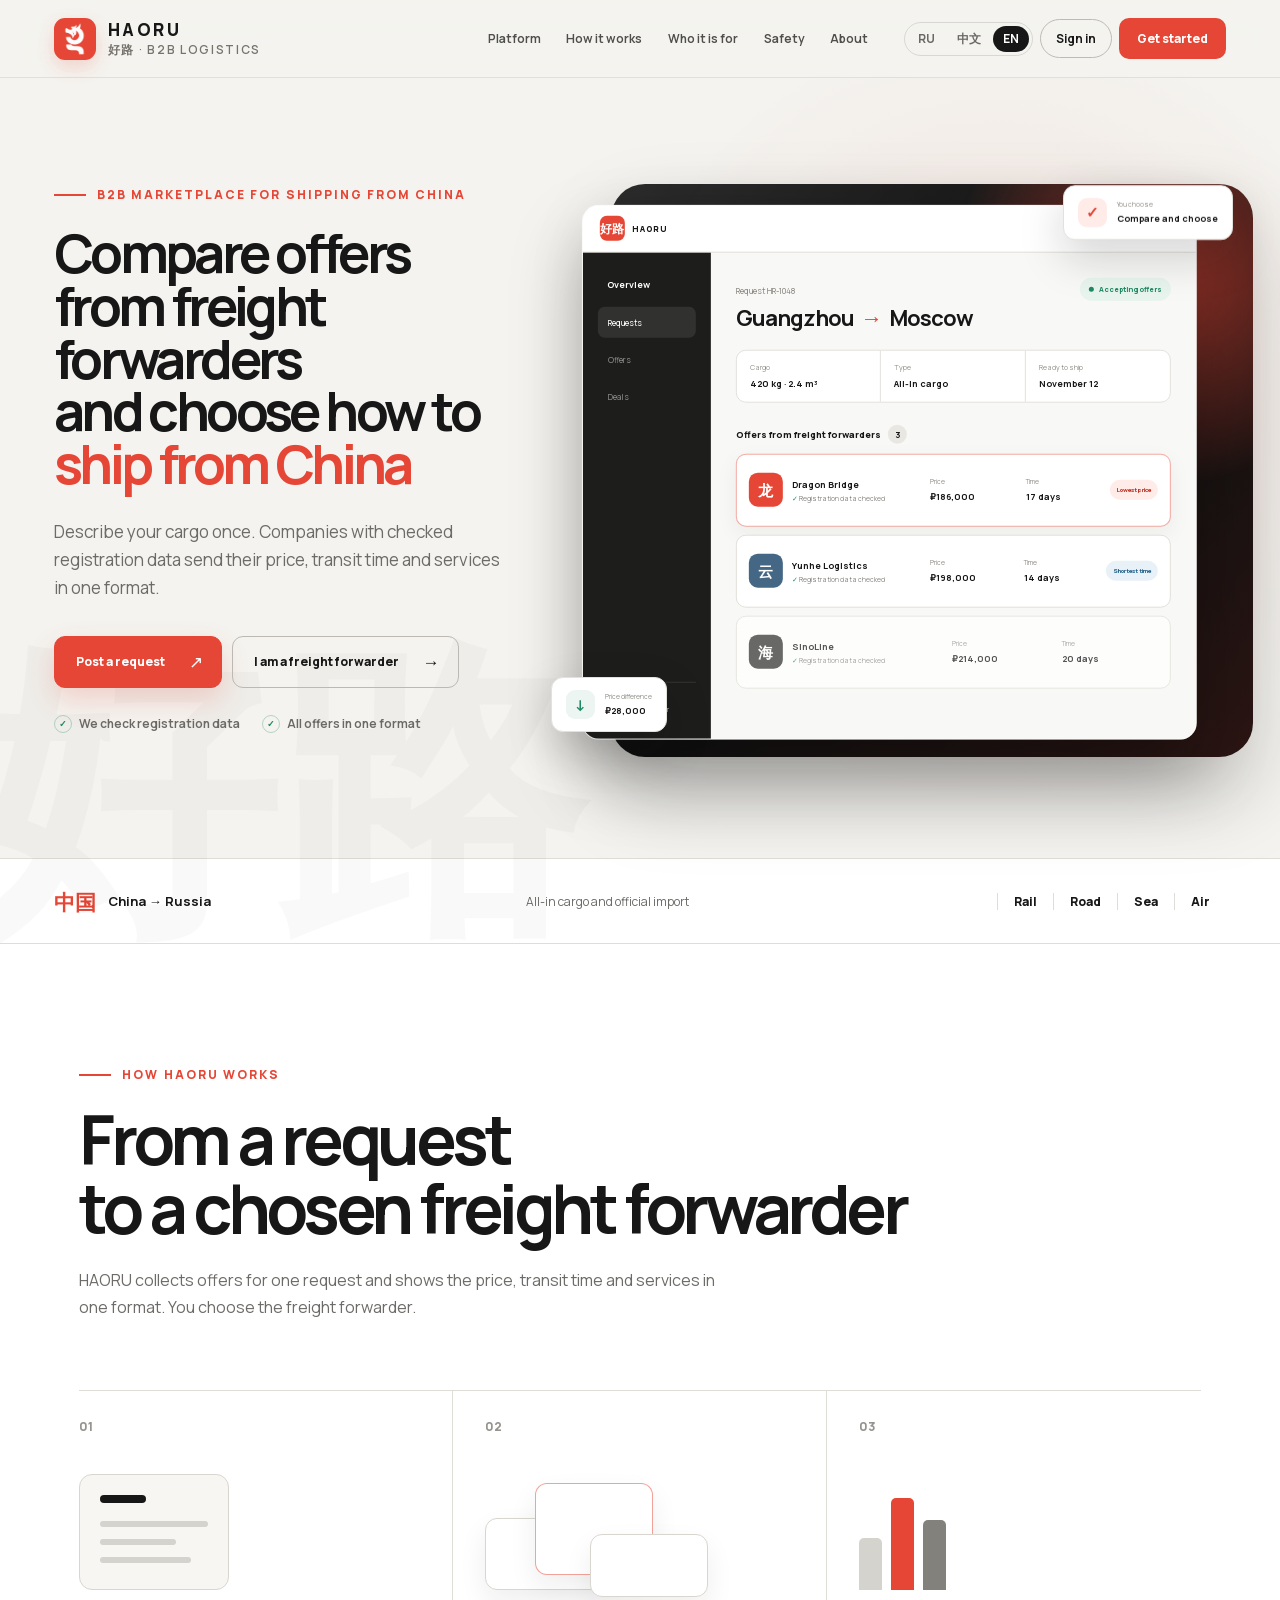
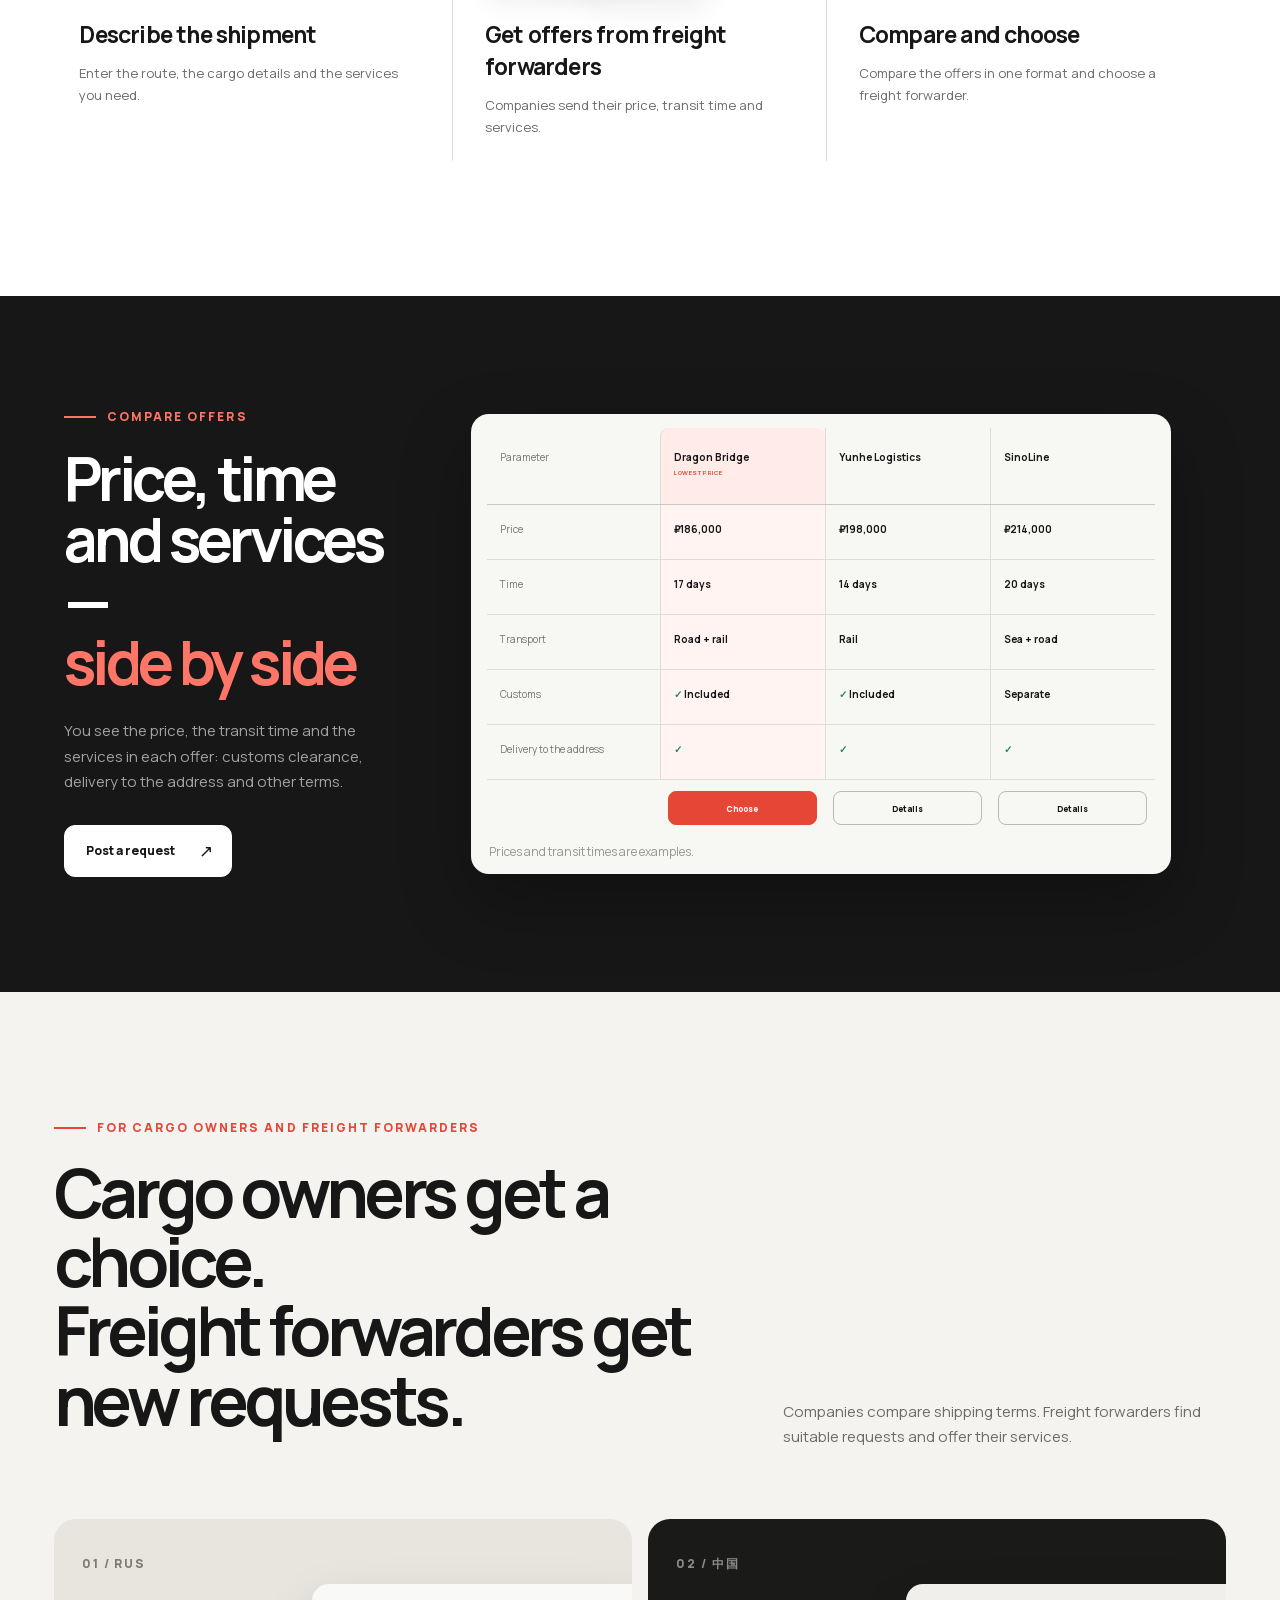
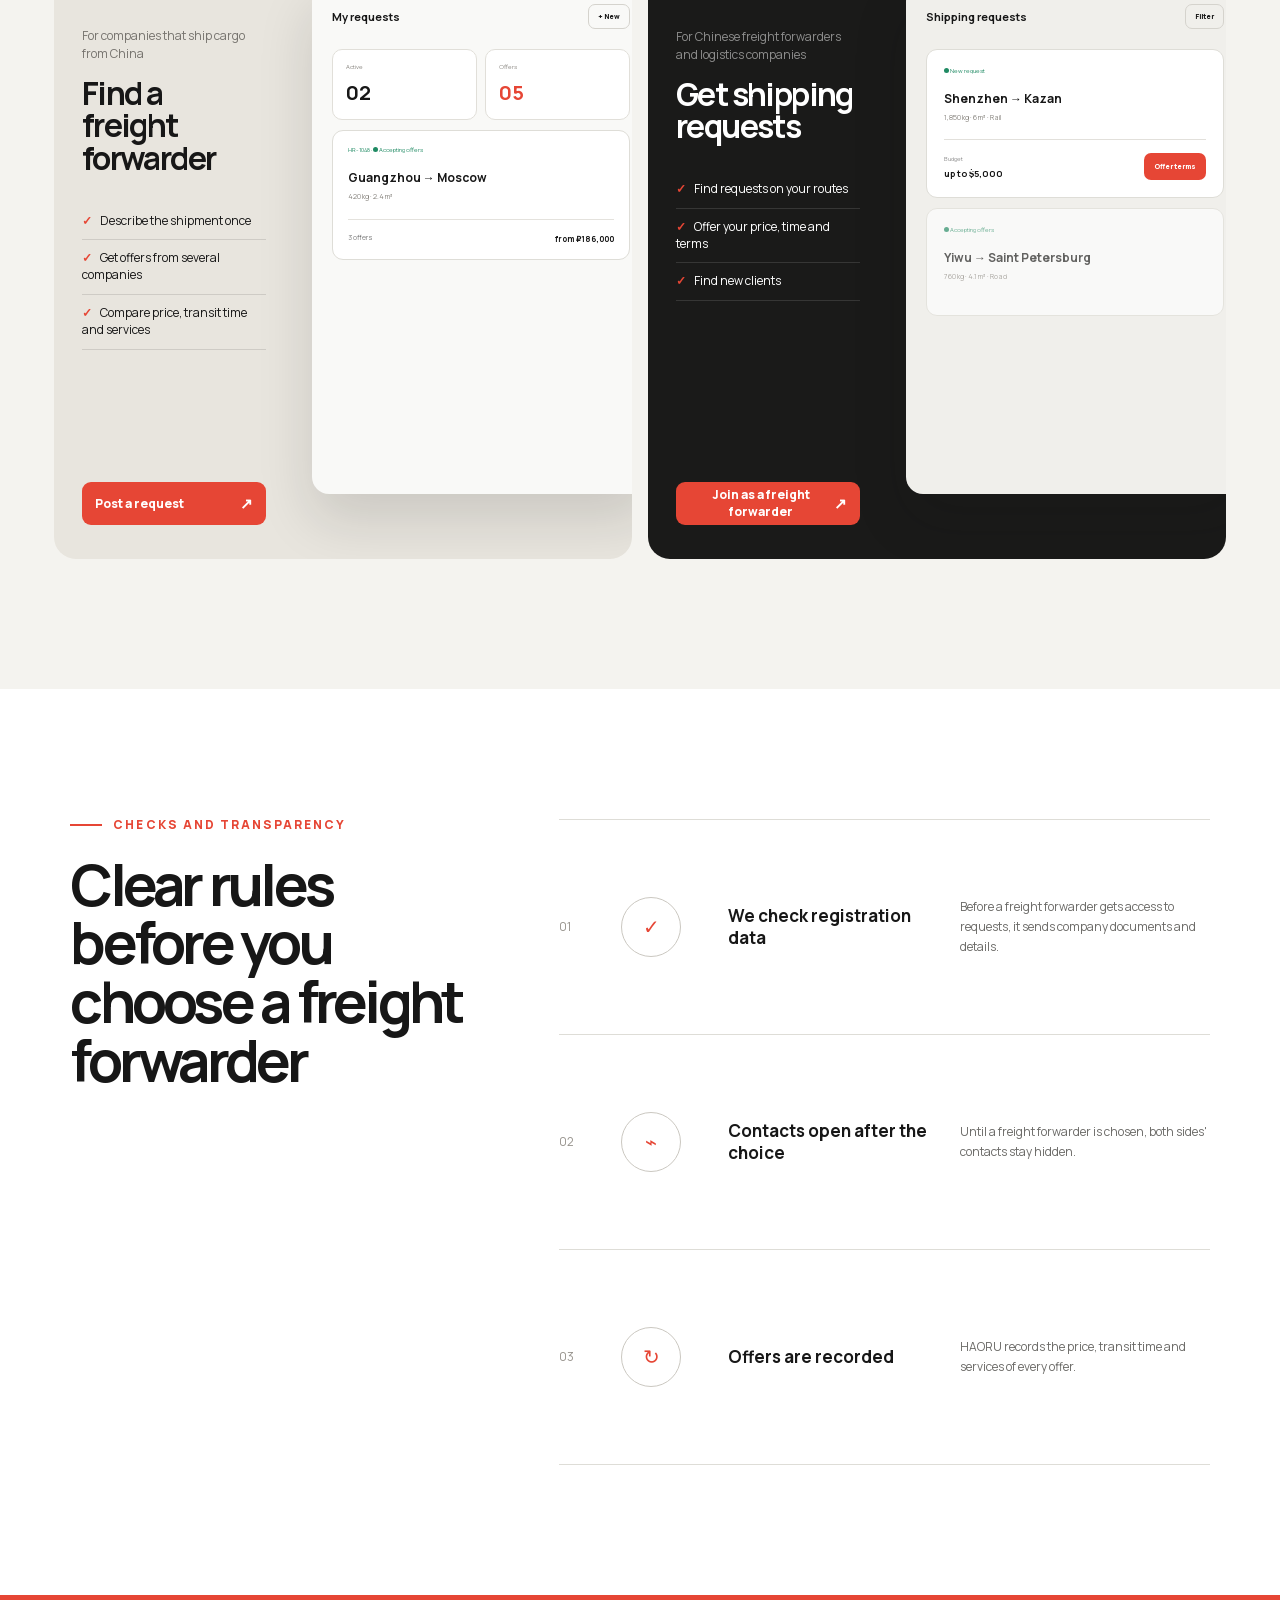
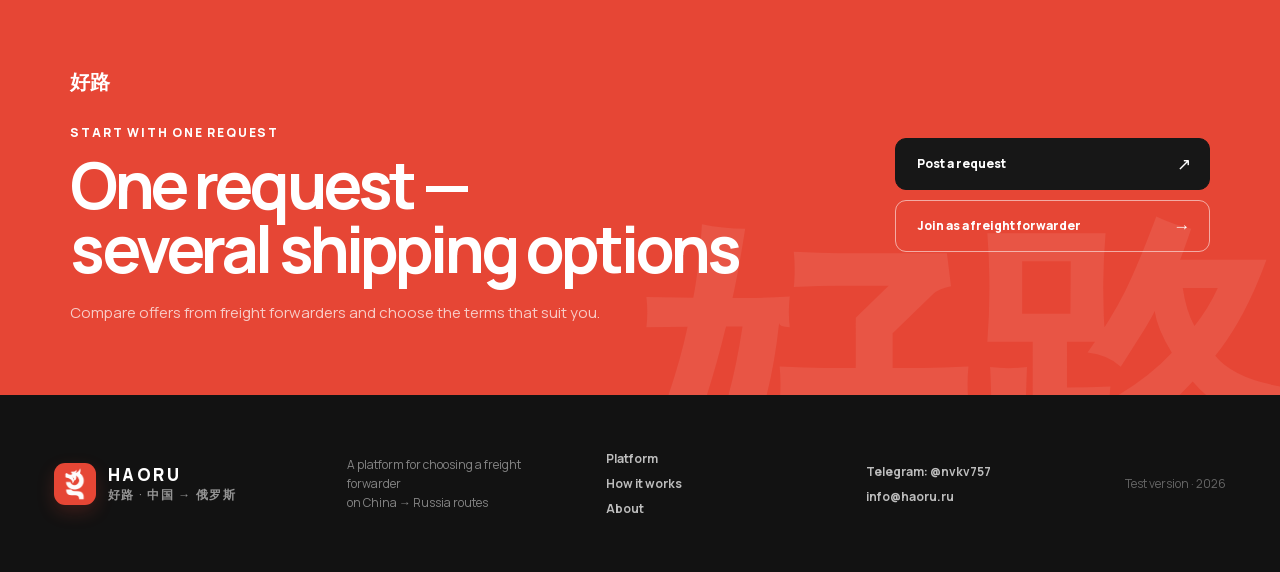
==== commit b19d90ef: "Unified i18n, English landing" ====
--- a/index.html
+++ b/index.html
@@ -1,12 +1,12 @@
 <!doctype html>
-<html lang="ru">
+<html lang="ru" data-languages="ru zh en">
 <head>
   <meta charset="utf-8">
   <meta http-equiv="Content-Security-Policy" content="default-src 'self'; script-src 'self'; style-src 'self'; img-src 'self' data: blob:; font-src 'self'; connect-src 'self' https://iwmysekvjqwkhrihvxej.supabase.co; object-src 'none'; base-uri 'self'; form-action 'self'">
   <meta name="viewport" content="width=device-width,initial-scale=1">
-  <meta name="description" content="HAORU — B2B-платформа для выбора экспедиторов и организации грузоперевозок из Китая в Россию.">
+  <meta name="description" data-i18n-attr="content:home.metaDescription" content="HAORU — B2B-платформа для выбора экспедиторов и организации грузоперевозок из Китая в Россию.">
   <meta name="theme-color" content="#f4f3ef">
-  <title>HAORU — логистическая платформа Китай → Россия</title>
+  <title data-i18n="home.title">HAORU — логистическая платформа Китай → Россия</title>
   <!-- Prototype with demo data: remove this noindex before launch (CLAUDE.md, «Before launch»). -->
   <meta name="robots" content="noindex,nofollow">
   <!-- Absolute URLs below are generated by scripts/seo.sh from SITE_URL; edit SITE_URL there, not here. -->
@@ -16,29 +16,29 @@
   <link rel="apple-touch-icon" href="apple-touch-icon.png">
   <meta property="og:type" content="website">
   <meta property="og:site_name" content="HAORU">
-  <meta property="og:locale" content="ru_RU">
-  <meta property="og:title" content="HAORU — логистическая платформа Китай → Россия">
-  <meta property="og:description" content="HAORU — B2B-платформа для выбора экспедиторов и организации грузоперевозок из Китая в Россию.">
+  <meta data-i18n-skip property="og:locale" content="ru_RU">
+  <meta data-i18n-skip property="og:title" content="HAORU — логистическая платформа Китай → Россия">
+  <meta data-i18n-skip property="og:description" content="HAORU — B2B-платформа для выбора экспедиторов и организации грузоперевозок из Китая в Россию.">
   <meta property="og:url" content="https://n4873109.github.io/haoru-site/">
   <meta property="og:image" content="https://n4873109.github.io/haoru-site/og-image.jpg">
   <meta property="og:image:width" content="1200">
   <meta property="og:image:height" content="630">
-  <meta property="og:image:alt" content="HAORU: сравните предложения экспедиторов Китай → Россия">
+  <meta data-i18n-skip property="og:image:alt" content="HAORU: сравните предложения экспедиторов Китай → Россия">
   <meta name="twitter:card" content="summary_large_image">
-  <meta name="twitter:title" content="HAORU — логистическая платформа Китай → Россия">
-  <meta name="twitter:description" content="HAORU — B2B-платформа для выбора экспедиторов и организации грузоперевозок из Китая в Россию.">
+  <meta data-i18n-skip name="twitter:title" content="HAORU — логистическая платформа Китай → Россия">
+  <meta data-i18n-skip name="twitter:description" content="HAORU — B2B-платформа для выбора экспедиторов и организации грузоперевозок из Китая в Россию.">
   <meta name="twitter:image" content="https://n4873109.github.io/haoru-site/og-image.jpg">
   <link rel="preload" href="fonts/manrope-cyrillic.woff2" as="font" type="font/woff2" crossorigin>
   <link rel="preload" href="fonts/manrope-latin.woff2" as="font" type="font/woff2" crossorigin>
-  <link rel="stylesheet" href="styles.css?v=20261113-3">
+  <link rel="stylesheet" href="styles.css?v=20261113-18">
 </head>
 <body class="home-page product-home">
   <header class="topbar product-nav dark-text">
-    <a class="wordmark product-wordmark" href="index.html" aria-label="HAORU — главная">
+    <a class="wordmark product-wordmark" href="index.html" aria-label="HAORU — главная" data-i18n-attr="aria-label:site.homeLink">
       <i class="brand-icon"><img src="haoru-dragon-user.png" alt=""></i>
       <span>HAORU<small>好路 · B2B LOGISTICS</small></span>
     </a>
-    <nav aria-label="Основная навигация">
+    <nav aria-label="Основная навигация" data-i18n-attr="aria-label:site.mainNav">
       <a href="#product" data-i18n="nav.platform">Платформа</a>
       <a href="#how" data-i18n="nav.how">Как работает</a>
       <a href="#roles" data-i18n="nav.forWhom">Для кого</a>
@@ -46,26 +46,26 @@
       <a href="about.html" data-i18n="nav.about">О нас</a>
     </nav>
     <div class="top-actions">
-      <button class="lang" data-action="language">RU <span>/ 中文</span></button>
+      <div class="lang-switch" data-language-switch></div>
       <button class="nav-login" data-action="login" data-i18n="nav.login">Войти</button>
       <button class="nav-primary" data-auth-role="client" data-i18n="nav.start">Начать</button>
     </div>
-    <button class="mobile-nav" aria-label="Меню">☰</button>
+    <button class="mobile-nav" aria-label="Меню" data-i18n-attr="aria-label:site.menu">☰</button>
   </header>
 
   <main>
     <section class="product-hero" id="product">
       <div class="hero-copy-new">
-        <p class="product-kicker" data-i18n="newHero.kicker"><span></span> B2B-маркетплейс перевозок из Китая</p>
-        <h1 data-i18n="newHero.title">Сравните предложения<br>экспедиторов<br>и выберите условия<br><em>перевозки из Китая</em></h1>
-        <p class="hero-summary" data-i18n="newHero.text">Опишите груз один раз. Компании с проверенными регистрационными данными предложат цену, срок и состав услуг — всё в едином формате.</p>
+        <p class="product-kicker"><span></span> <b data-i18n="hero.kicker">B2B-маркетплейс перевозок из Китая</b></p>
+        <h1 data-i18n-html="hero.title">Сравните предложения<br>экспедиторов<br>и выберите условия<br><em>перевозки из Китая</em></h1>
+        <p class="hero-summary" data-i18n="hero.text">Опишите груз один раз. Компании с проверенными регистрационными данными предложат цену, срок и состав услуг — всё в едином формате.</p>
         <div class="hero-actions">
-          <button class="button-main" data-auth-role="client"><span data-i18n="newHero.clientCta">Разместить заявку</span><i>↗</i></button>
-          <button class="button-secondary" data-auth-role="forwarder"><span data-i18n="newHero.forwarderCta">Я экспедитор</span><i>→</i></button>
+          <button class="button-main" data-auth-role="client"><span data-i18n="hero.clientCta">Разместить заявку</span><i>↗</i></button>
+          <button class="button-secondary" data-auth-role="forwarder"><span data-i18n="hero.forwarderCta">Я экспедитор</span><i>→</i></button>
         </div>
-        <div class="hero-proof" aria-label="Ключевые принципы">
-          <span data-i18n="newHero.proof1"><i>✓</i> Проверяем регистрационные данные</span>
-          <span data-i18n="newHero.proof2"><i>✓</i> Предложения в едином формате</span>
+        <div class="hero-proof" aria-label="Ключевые принципы" data-i18n-attr="aria-label:hero.proofLabel">
+          <span><i>✓</i> <b data-i18n="hero.proof1">Проверяем регистрационные данные</b></span>
+          <span><i>✓</i> <b data-i18n="hero.proof2">Предложения в едином формате</b></span>
         </div>
       </div>
 
@@ -79,77 +79,77 @@
           </div>
           <div class="app-layout">
             <aside class="app-sidebar" aria-hidden="true">
-              <b>Обзор</b><span class="active">Заявки</span><span>Предложения</span><span>Сделки</span>
-              <div class="side-user"><i>Н</i><small>Грузовладелец</small></div>
+              <b data-i18n="demo.sideOverview">Обзор</b><span class="active" data-i18n="demo.sideRequests">Заявки</span><span data-i18n="demo.sideOffers">Предложения</span><span data-i18n="demo.sideDeals">Сделки</span>
+              <div class="side-user"><i data-i18n="demo.avatar">Н</i><small data-i18n="demo.sideRole">Грузовладелец</small></div>
             </aside>
             <div class="app-content">
               <div class="request-heading">
-                <div><small data-i18n="demo.request">Заявка HR-1048</small><h2>Гуанчжоу <i>→</i> Москва</h2></div>
+                <div><small data-i18n="demo.request">Заявка HR-1048</small><h2 data-i18n-html="demo.route1">Гуанчжоу <i>→</i> Москва</h2></div>
                 <span class="status-live"><i></i><span data-i18n="demo.auction">Приём предложений</span></span>
               </div>
               <div class="request-specs">
-                <span><small data-i18n="demo.cargo">Груз</small><b>420 кг · 2,4 м³</b></span>
-                <span><small data-i18n="demo.type">Формат</small><b>Карго</b></span>
-                <span><small data-i18n="demo.ready">Готов к отправке</small><b>12 ноября</b></span>
+                <span><small data-i18n="demo.cargo">Груз</small><b data-i18n="demo.cargoValue">420 кг · 2,4 м³</b></span>
+                <span><small data-i18n="demo.type">Формат</small><b data-i18n="logistics.cargo">Карго</b></span>
+                <span><small data-i18n="demo.ready">Готов к отправке</small><b data-i18n="demo.readyValue">12 ноября</b></span>
               </div>
               <div class="offers-title"><span data-i18n="demo.offers">Предложения экспедиторов</span><b>3</b></div>
               <div class="offer-card best">
                 <div class="offer-company"><i>龙</i><span><b>Dragon Bridge</b><small><em>✓</em> <span data-i18n="demo.verified">Регистрационные данные проверены</span></small></span></div>
-                <div class="offer-metric"><small data-i18n="demo.price">Цена</small><b>186 000 ₽</b></div>
-                <div class="offer-metric"><small data-i18n="demo.term">Срок</small><b>17 дней</b></div>
+                <div class="offer-metric"><small data-i18n="demo.price">Цена</small><b data-i18n="demo.price1">186 000 ₽</b></div>
+                <div class="offer-metric"><small data-i18n="demo.term">Срок</small><b data-i18n="demo.term1">17 дней</b></div>
                 <span class="offer-badge best-price" data-i18n="demo.bestPrice">Самая низкая цена</span>
               </div>
               <div class="offer-card">
                 <div class="offer-company"><i class="blue">云</i><span><b>Yunhe Logistics</b><small><em>✓</em> <span data-i18n="demo.verified">Регистрационные данные проверены</span></small></span></div>
-                <div class="offer-metric"><small data-i18n="demo.price">Цена</small><b>198 000 ₽</b></div>
-                <div class="offer-metric"><small data-i18n="demo.term">Срок</small><b>14 дней</b></div>
+                <div class="offer-metric"><small data-i18n="demo.price">Цена</small><b data-i18n="demo.price2">198 000 ₽</b></div>
+                <div class="offer-metric"><small data-i18n="demo.term">Срок</small><b data-i18n="demo.term2">14 дней</b></div>
                 <span class="offer-badge fast" data-i18n="demo.fastest">Самый короткий срок</span>
               </div>
               <div class="offer-card muted">
                 <div class="offer-company"><i class="dark">海</i><span><b>SinoLine</b><small><em>✓</em> <span data-i18n="demo.verified">Регистрационные данные проверены</span></small></span></div>
-                <div class="offer-metric"><small data-i18n="demo.price">Цена</small><b>214 000 ₽</b></div>
-                <div class="offer-metric"><small data-i18n="demo.term">Срок</small><b>20 дней</b></div>
+                <div class="offer-metric"><small data-i18n="demo.price">Цена</small><b data-i18n="demo.price3">214 000 ₽</b></div>
+                <div class="offer-metric"><small data-i18n="demo.term">Срок</small><b data-i18n="demo.term3">20 дней</b></div>
               </div>
             </div>
           </div>
         </div>
-        <div class="floating-note note-one"><i>↓</i><span><small data-i18n="demo.saving">Разница в цене</small><b>28 000 ₽</b></span></div>
+        <div class="floating-note note-one"><i>↓</i><span><small data-i18n="demo.saving">Разница в цене</small><b data-i18n="demo.savingValue">28 000 ₽</b></span></div>
         <div class="floating-note note-two"><i>✓</i><span><small data-i18n="demo.choice">Вы выбираете</small><b data-i18n="demo.compare">Сравнить и выбрать</b></span></div>
       </div>
     </section>
 
-    <section class="scope-strip" aria-label="Направление и виды перевозки">
+    <section class="scope-strip" aria-label="Направление и виды перевозки" data-i18n-attr="aria-label:scope.label">
       <div><span>中国</span><b data-i18n="scope.route">Китай → Россия</b></div>
       <p data-i18n="scope.text">Карго и официальная логистика</p>
-      <ul><li data-i18n="scope.rail">Ж/д</li><li data-i18n="scope.auto">Авто</li><li data-i18n="scope.sea">Море</li><li data-i18n="scope.air">Авиа</li></ul>
+      <ul><li data-i18n="transport.rail">Ж/д</li><li data-i18n="transport.road">Авто</li><li data-i18n="transport.sea">Море</li><li data-i18n="transport.air">Авиа</li></ul>
     </section>
 
     <section class="how-section" id="how">
       <div class="section-heading">
-        <p class="product-kicker" data-i18n="newHow.kicker"><span></span> Как работает HAORU</p>
-        <h2 data-i18n="newHow.title">От заявки<br>до выбранного экспедитора</h2>
-        <p data-i18n="newHow.text">HAORU собирает предложения по одной заявке и показывает цену, срок и состав услуг в едином формате. Экспедитора выбираете вы.</p>
+        <p class="product-kicker"><span></span> <b data-i18n="how.kicker">Как работает HAORU</b></p>
+        <h2 data-i18n-html="how.title">От заявки<br>до выбранного экспедитора</h2>
+        <p data-i18n="how.text">HAORU собирает предложения по одной заявке и показывает цену, срок и состав услуг в едином формате. Экспедитора выбираете вы.</p>
       </div>
       <div class="process-grid">
-        <article><span>01</span><div class="process-icon request-icon"><i></i><i></i><i></i></div><h3 data-i18n="newHow.step1Title">Опишите перевозку</h3><p data-i18n="newHow.step1Text">Укажите маршрут, параметры груза и необходимые услуги.</p></article>
-        <article><span>02</span><div class="process-icon bid-icon"><i></i><i></i><i></i></div><h3 data-i18n="newHow.step2Title">Получите предложения экспедиторов</h3><p data-i18n="newHow.step2Text">Компании предложат цену, срок и состав перевозки.</p></article>
-        <article><span>03</span><div class="process-icon compare-icon"><i></i><i></i><i></i></div><h3 data-i18n="newHow.step3Title">Сравните условия и выберите</h3><p data-i18n="newHow.step3Text">Сопоставьте предложения в едином формате и выберите экспедитора.</p></article>
+        <article><span>01</span><div class="process-icon request-icon"><i></i><i></i><i></i></div><h3 data-i18n="how.step1Title">Опишите перевозку</h3><p data-i18n="how.step1Text">Укажите маршрут, параметры груза и необходимые услуги.</p></article>
+        <article><span>02</span><div class="process-icon bid-icon"><i></i><i></i><i></i></div><h3 data-i18n="how.step2Title">Получите предложения экспедиторов</h3><p data-i18n="how.step2Text">Компании предложат цену, срок и состав перевозки.</p></article>
+        <article><span>03</span><div class="process-icon compare-icon"><i></i><i></i><i></i></div><h3 data-i18n="how.step3Title">Сравните условия и выберите</h3><p data-i18n="how.step3Text">Сопоставьте предложения в едином формате и выберите экспедитора.</p></article>
       </div>
     </section>
 
     <section class="compare-section-new">
       <div class="compare-copy">
-        <p class="product-kicker light" data-i18n="compare.kicker"><span></span> Сравнение предложений</p>
-        <h2 data-i18n="compare.title">Цена, срок и услуги —<br><em>в одном сравнении</em></h2>
+        <p class="product-kicker light"><span></span> <b data-i18n="compare.kicker">Сравнение предложений</b></p>
+        <h2 data-i18n-html="compare.title">Цена, срок и услуги —<br><em>в одном сравнении</em></h2>
         <p data-i18n="compare.text">Сразу видно, сколько стоит перевозка, сколько она займёт и какие услуги входят в предложение: таможенное оформление, доставка до адреса и другие условия.</p>
         <button class="button-main light-button" data-auth-role="client"><span data-i18n="compare.cta">Разместить заявку</span><i>↗</i></button>
       </div>
-      <div class="compare-board" aria-label="Демонстрационное сравнение предложений">
+      <div class="compare-board" aria-label="Демонстрационное сравнение предложений" data-i18n-attr="aria-label:compare.boardLabel">
         <div class="compare-board-head" aria-hidden="true"><span data-i18n="compare.parameter">Параметр</span><b>Dragon Bridge<small data-i18n="compare.optimal">Самая низкая цена</small></b><b>Yunhe Logistics</b><b>SinoLine</b></div>
-        <div aria-hidden="true"><span data-i18n="demo.price">Цена</span><b class="selected">186 000 ₽</b><b>198 000 ₽</b><b>214 000 ₽</b></div>
-        <div aria-hidden="true"><span data-i18n="demo.term">Срок</span><b class="selected">17 дней</b><b>14 дней</b><b>20 дней</b></div>
-        <div aria-hidden="true"><span data-i18n="compare.transport">Транспорт</span><b class="selected">Авто + ж/д</b><b>Ж/д</b><b>Море + авто</b></div>
-        <div aria-hidden="true"><span data-i18n="compare.customs">Таможня</span><b class="selected"><i>✓</i> <span data-i18n="compare.included">Включено</span></b><b><i>✓</i> <span data-i18n="compare.included">Включено</span></b><b data-i18n="compare.separate">Отдельно</b></div>
+        <div aria-hidden="true"><span data-i18n="demo.price">Цена</span><b class="selected" data-i18n="demo.price1">186 000 ₽</b><b data-i18n="demo.price2">198 000 ₽</b><b data-i18n="demo.price3">214 000 ₽</b></div>
+        <div aria-hidden="true"><span data-i18n="demo.term">Срок</span><b class="selected" data-i18n="demo.term1">17 дней</b><b data-i18n="demo.term2">14 дней</b><b data-i18n="demo.term3">20 дней</b></div>
+        <div aria-hidden="true"><span data-i18n="compare.transport">Транспорт</span><b class="selected" data-i18n="transport.roadRail">Авто + ж/д</b><b data-i18n="transport.rail">Ж/д</b><b data-i18n="transport.seaRoad">Море + авто</b></div>
+        <div aria-hidden="true"><span data-i18n="compare.customs">Таможня</span><b class="selected"><i>✓</i> <span data-i18n="customs.included">Включено</span></b><b><i>✓</i> <span data-i18n="customs.included">Включено</span></b><b data-i18n="compare.separate">Отдельно</b></div>
         <div aria-hidden="true"><span data-i18n="compare.delivery">Доставка до адреса</span><b class="selected"><i>✓</i></b><b><i>✓</i></b><b><i>✓</i></b></div>
         <div class="compare-actions" aria-hidden="true"><span></span><button data-auth-role="client" tabindex="-1" data-i18n="compare.choose">Выбрать</button><button data-auth-role="client" tabindex="-1" data-i18n="compare.details">Подробнее</button><button data-auth-role="client" tabindex="-1" data-i18n="compare.details">Подробнее</button></div>
         <small class="board-caption" data-i18n="demo.caption">Цены и сроки приведены для примера.</small>
@@ -158,39 +158,39 @@
 
     <section class="role-section-new" id="roles">
       <div class="section-heading horizontal">
-        <div><p class="product-kicker" data-i18n="rolesNew.kicker"><span></span> Для грузовладельцев и экспедиторов</p><h2 data-i18n="rolesNew.title">Грузовладельцам — выбор.<br>Экспедиторам — новые заявки.</h2></div>
-        <p data-i18n="rolesNew.text">Компании сравнивают условия перевозки. Экспедиторы находят подходящие заявки и предлагают свои услуги.</p>
+        <div><p class="product-kicker"><span></span> <b data-i18n="roles.kicker">Для грузовладельцев и экспедиторов</b></p><h2 data-i18n-html="roles.title">Грузовладельцам — выбор.<br>Экспедиторам — новые заявки.</h2></div>
+        <p data-i18n="roles.text">Компании сравнивают условия перевозки. Экспедиторы находят подходящие заявки и предлагают свои услуги.</p>
       </div>
       <div class="role-product-grid">
         <article class="role-product-card client-product">
-          <div class="role-card-copy"><span>01 / RUS</span><p data-i18n="roles.client.for">Для компаний, которые возят грузы из Китая</p><h3 data-i18n="rolesNew.clientTitle">Найти<br>экспедитора</h3><ul><li data-i18n="roles.client.item1">Описать перевозку один раз</li><li data-i18n="roles.client.item2">Получить предложения нескольких компаний</li><li data-i18n="roles.client.item3">Сравнить цену, срок и состав услуг</li></ul><button data-auth-role="client"><span data-i18n="rolesNew.clientCta">Разместить заявку</span><i>↗</i></button></div>
-          <div class="mini-dashboard client-dashboard" aria-hidden="true"><div class="mini-top"><b data-i18n="rolesNew.myRequests">Мои заявки</b><span>+ <span data-i18n="rolesNew.newRequest">Новая</span></span></div><div class="mini-kpi"><span><small data-i18n="rolesNew.active">Активные</small><b>02</b></span><span><small data-i18n="demo.offers">Предложения</small><b>05</b></span></div><div class="mini-request"><small>HR-1048 · <i></i> <span data-i18n="demo.auction">Приём предложений</span></small><b>Гуанчжоу → Москва</b><span>420 кг · 2,4 м³</span><div><em>3 <span data-i18n="rolesNew.offersShort">предложения</span></em><strong>от 186 000 ₽</strong></div></div></div>
+          <div class="role-card-copy"><span>01 / RUS</span><p data-i18n="roles.clientFor">Для компаний, которые возят грузы из Китая</p><h3 data-i18n-html="roles.clientTitle">Найти<br>экспедитора</h3><ul><li data-i18n="roles.clientItem1">Описать перевозку один раз</li><li data-i18n="roles.clientItem2">Получить предложения нескольких компаний</li><li data-i18n="roles.clientItem3">Сравнить цену, срок и состав услуг</li></ul><button data-auth-role="client"><span data-i18n="roles.clientCta">Разместить заявку</span><i>↗</i></button></div>
+          <div class="mini-dashboard client-dashboard" aria-hidden="true"><div class="mini-top"><b data-i18n="roles.myRequests">Мои заявки</b><span>+ <span data-i18n="roles.newRequest">Новая</span></span></div><div class="mini-kpi"><span><small data-i18n="roles.active">Активные</small><b>02</b></span><span><small data-i18n="roles.kpiOffers">Предложения</small><b>05</b></span></div><div class="mini-request"><small>HR-1048 · <i></i> <span data-i18n="demo.auction">Приём предложений</span></small><b data-i18n="demo.route1Text">Гуанчжоу → Москва</b><span data-i18n="demo.cargoValue">420 кг · 2,4 м³</span><div><em>3 <span data-i18n="roles.offersShort">предложения</span></em><strong data-i18n="roles.fromPrice">от 186 000 ₽</strong></div></div></div>
         </article>
         <article class="role-product-card forwarder-product">
-          <div class="role-card-copy"><span>02 / 中国</span><p data-i18n="roles.forwarder.for">Для китайских экспедиторов и логистических компаний</p><h3 data-i18n="rolesNew.forwarderTitle">Получать заявки<br>на перевозку</h3><ul><li data-i18n="roles.forwarder.item1">Находить заявки по своим маршрутам</li><li data-i18n="roles.forwarder.item2">Предлагать цену, срок и условия</li><li data-i18n="roles.forwarder.item3">Находить новых клиентов</li></ul><button data-auth-role="forwarder"><span data-i18n="rolesNew.forwarderCta">Стать экспедитором</span><i>↗</i></button></div>
-          <div class="mini-dashboard forwarder-dashboard" aria-hidden="true"><div class="mini-top"><b data-i18n="rolesNew.cargoFeed">Заявки на перевозку</b><span data-i18n="rolesNew.filter">Фильтр</span></div><div class="feed-card"><small><i></i> <span data-i18n="rolesNew.newCargo">Новая заявка</span></small><b>Шэньчжэнь → Казань</b><p>1 850 кг · 6 м³ · Ж/д</p><div><span><small data-i18n="rolesNew.budget">Бюджет</small><b>до 5 000 $</b></span><button data-auth-role="forwarder" data-i18n="rolesNew.offer" tabindex="-1">Предложить условия</button></div></div><div class="feed-card subtle"><small><i></i> <span data-i18n="demo.auction">Приём предложений</span></small><b>Иу → Санкт-Петербург</b><p>760 кг · 4,1 м³ · Авто</p></div></div>
+          <div class="role-card-copy"><span>02 / 中国</span><p data-i18n="roles.forwarderFor">Для китайских экспедиторов и логистических компаний</p><h3 data-i18n-html="roles.forwarderTitle">Получать заявки<br>на перевозку</h3><ul><li data-i18n="roles.forwarderItem1">Находить заявки по своим маршрутам</li><li data-i18n="roles.forwarderItem2">Предлагать цену, срок и условия</li><li data-i18n="roles.forwarderItem3">Находить новых клиентов</li></ul><button data-auth-role="forwarder"><span data-i18n="roles.forwarderCta">Стать экспедитором</span><i>↗</i></button></div>
+          <div class="mini-dashboard forwarder-dashboard" aria-hidden="true"><div class="mini-top"><b data-i18n="roles.cargoFeed">Заявки на перевозку</b><span data-i18n="roles.filter">Фильтр</span></div><div class="feed-card"><small><i></i> <span data-i18n="roles.newCargo">Новая заявка</span></small><b data-i18n="demo.route2Text">Шэньчжэнь → Казань</b><p data-i18n="demo.cargo2">1 850 кг · 6 м³ · Ж/д</p><div><span><small data-i18n="roles.budget">Бюджет</small><b data-i18n="roles.budgetValue">до 5 000 $</b></span><button data-auth-role="forwarder" data-i18n="roles.offer" tabindex="-1">Предложить условия</button></div></div><div class="feed-card subtle"><small><i></i> <span data-i18n="demo.auction">Приём предложений</span></small><b data-i18n="demo.route3Text">Иу → Санкт-Петербург</b><p data-i18n="demo.cargo3">760 кг · 4,1 м³ · Авто</p></div></div>
         </article>
       </div>
     </section>
 
     <section class="trust-section-new" id="trust">
-      <div class="trust-heading"><p class="product-kicker" data-i18n="trustNew.kicker"><span></span> Проверка и прозрачность</p><h2 data-i18n="trustNew.title">Понятные правила<br>до выбора экспедитора</h2></div>
+      <div class="trust-heading"><p class="product-kicker"><span></span> <b data-i18n="trust.kicker">Проверка и прозрачность</b></p><h2 data-i18n-html="trust.title">Понятные правила<br>до выбора экспедитора</h2></div>
       <div class="trust-list">
-        <article><span>01</span><div class="line-icon verify-icon">✓</div><h3 data-i18n="trust.card1.title">Проверяем регистрационные данные</h3><p data-i18n="trust.card1.text">Перед доступом к заявкам экспедитор предоставляет документы и сведения о компании.</p></article>
-        <article><span>02</span><div class="line-icon lock-icon">⌁</div><h3 data-i18n="trust.card2.title">Контакты открываются после выбора</h3><p data-i18n="trust.card2.text">До выбора экспедитора стороны общаются через платформу.</p></article>
-        <article><span>03</span><div class="line-icon history-icon">↻</div><h3 data-i18n="trust.card3.title">История предложений сохраняется</h3><p data-i18n="trust.card3.text">Цена, срок, состав услуг и изменения предложения фиксируются в HAORU.</p></article>
+        <article><span>01</span><div class="line-icon verify-icon">✓</div><h3 data-i18n="trust.card1Title">Проверяем регистрационные данные</h3><p data-i18n="trust.card1Text">Перед доступом к заявкам экспедитор предоставляет документы и сведения о компании.</p></article>
+        <article><span>02</span><div class="line-icon lock-icon">⌁</div><h3 data-i18n="trust.card2Title">Контакты открываются после выбора</h3><p data-i18n="trust.card2Text">До выбора экспедитора контакты обеих сторон скрыты.</p></article>
+        <article><span>03</span><div class="line-icon history-icon">↻</div><h3 data-i18n="trust.card3Title">Предложения фиксируются</h3><p data-i18n="trust.card3Text">HAORU сохраняет цену, срок и состав услуг каждого предложения.</p></article>
       </div>
     </section>
 
     <section class="product-cta">
-      <div><span class="cta-mark">好路</span><p data-i18n="ctaNew.kicker">Начните с одной заявки</p><h2 data-i18n="ctaNew.title">Одна заявка —<br>несколько вариантов перевозки</h2><span class="cta-support" data-i18n="ctaNew.text">Сравните предложения экспедиторов и выберите подходящие условия.</span></div>
-      <div class="cta-actions"><button class="button-main dark-button" data-auth-role="client"><span data-i18n="newHero.clientCta">Разместить заявку</span><i>↗</i></button><button class="button-secondary red-outline" data-auth-role="forwarder"><span data-i18n="ctaNew.forwarder">Стать экспедитором</span><i>→</i></button></div>
+      <div><span class="cta-mark">好路</span><p data-i18n="cta.kicker">Начните с одной заявки</p><h2 data-i18n-html="cta.title">Одна заявка —<br>несколько вариантов перевозки</h2><span class="cta-support" data-i18n="cta.text">Сравните предложения экспедиторов и выберите подходящие условия.</span></div>
+      <div class="cta-actions"><button class="button-main dark-button" data-auth-role="client"><span data-i18n="hero.clientCta">Разместить заявку</span><i>↗</i></button><button class="button-secondary red-outline" data-auth-role="forwarder"><span data-i18n="cta.forwarder">Стать экспедитором</span><i>→</i></button></div>
     </section>
   </main>
 
   <footer class="product-footer">
     <a class="wordmark product-wordmark footer-brand" href="index.html"><i class="brand-icon"><img src="haoru-dragon-user.png" alt=""></i><span>HAORU<small>好路 · 中国 → 俄罗斯</small></span></a>
-    <p data-i18n="footer.text">Платформа для выбора экспедитора<br>на маршрутах Китай → Россия</p>
+    <p data-i18n-html="footer.text">Платформа для выбора экспедитора<br>на маршрутах Китай → Россия</p>
     <div><a href="#product" data-i18n="nav.platform">Платформа</a><a href="#how" data-i18n="nav.how">Как работает</a><a href="about.html" data-i18n="nav.about">О нас</a></div>
     <div class="footer-contact"><a href="https://t.me/nvkv757" target="_blank" rel="noreferrer">Telegram: @nvkv757</a><a href="mailto:info@haoru.ru">info@haoru.ru</a></div>
     <span data-i18n="footer.stage">Тестовая версия · 2026</span>
@@ -198,34 +198,34 @@
 
   <div class="overlay" hidden></div>
   <section class="modal auth-modal" id="authModal" role="dialog" aria-modal="true" aria-labelledby="authTitle" hidden>
-    <button class="modal-x" data-close aria-label="Закрыть">×</button><span class="modal-seal">好路</span>
+    <button class="modal-x" data-close aria-label="Закрыть" data-i18n-attr="aria-label:site.close">×</button><span class="modal-seal">好路</span>
     <p class="section-label" id="authEyebrow" data-i18n="auth.eyebrow">Аккаунт HAORU</p><h2 id="authTitle" data-i18n="auth.registerTitle">Регистрация</h2>
     <div class="auth-tabs"><button type="button" class="active" data-auth-mode="register" data-i18n="auth.registerTab">Регистрация</button><button type="button" data-auth-mode="login" data-i18n="auth.loginTab">Вход</button></div>
     <form id="registerForm" class="auth-form">
       <input type="hidden" name="role" value="client">
-      <div class="auth-role-summary"><i id="authRoleMark">货</i><span><small data-i18n="auth.selectedRole">Выбранная роль</small><b id="authRoleName">Грузовладелец</b></span></div>
+      <div class="auth-role-summary"><i id="authRoleMark">货</i><span><small data-i18n="auth.selectedRole">Выбранная роль</small><b id="authRoleName" data-i18n="role.client">Грузовладелец</b></span></div>
       <label><span data-i18n="auth.fullName">Имя и фамилия *</span><input name="fullName" autocomplete="name" required></label>
       <div class="forwarder-only" hidden>
         <label><span data-i18n="auth.company">Название компании *</span><input name="company" autocomplete="organization"></label>
-        <label><span data-i18n="auth.city">Город в Китае *</span><input name="city" placeholder="Гуанчжоу"></label>
+        <label><span data-i18n="auth.city">Город в Китае *</span><input name="city" placeholder="Гуанчжоу" data-i18n-attr="placeholder:auth.cityPlaceholder"></label>
         <label><span>WeChat</span><input name="wechat" placeholder="wechat_id"></label>
       </div>
       <label><span data-i18n="auth.phone">Телефон *</span><input name="phone" type="tel" autocomplete="tel" required></label>
-      <label><span>Email *</span><input name="email" type="email" autocomplete="email" required></label>
+      <label><span data-i18n="auth.email">Email *</span><input name="email" type="email" autocomplete="email" required></label>
       <label><span data-i18n="auth.password">Пароль *</span><input name="password" type="password" minlength="8" autocomplete="new-password" required></label>
       <label class="auth-consent"><input type="checkbox" required checked><span data-i18n="auth.consent">Я принимаю правила платформы и согласен на обработку данных.</span></label>
       <p class="form-message" id="registerMessage" role="status"></p>
       <button class="auth-submit" type="submit"><span data-i18n="auth.create">Создать аккаунт</span> →</button>
     </form>
     <form id="loginForm" class="auth-form" hidden>
-      <label><span>Email</span><input name="email" type="email" autocomplete="email" required></label>
-      <label><span data-i18n="auth.password">Пароль</span><input name="password" type="password" autocomplete="current-password" required></label>
+      <label><span data-i18n="auth.emailLogin">Email</span><input name="email" type="email" autocomplete="email" required></label>
+      <label><span data-i18n="auth.passwordLogin">Пароль</span><input name="password" type="password" autocomplete="current-password" required></label>
       <p class="form-message" id="loginMessage" role="status"></p>
       <button class="auth-submit" type="submit"><span data-i18n="auth.enter">Войти в платформу</span> →</button>
     </form>
     <p class="auth-security" data-i18n="auth.security">Роль закрепляется за аккаунтом и определяет доступный кабинет.</p>
   </section>
-  <div class="toast" id="toast" role="status"><i>✓</i><span><b></b><small></small></span></div>
-  <script src="app/supabase-config.js?v=20261113-3"></script><script src="app/auth-client.js?v=20261113-3"></script><script src="app.js?v=20261113-3"></script>
+  <script src="i18n/ru.js?v=20261113-18"></script><script src="i18n/zh.js?v=20261113-18"></script><script src="i18n/en.js?v=20261113-18"></script><script src="i18n/i18n.js?v=20261113-18"></script>
+  <script src="app/supabase-config.js?v=20261113-18"></script><script src="app/auth-client.js?v=20261113-18"></script><script src="app.js?v=20261113-18"></script>
 </body>
 </html>
--- a/styles.css
+++ b/styles.css
@@ -6,7 +6,7 @@
 
 :root{--serif-cjk:"Songti SC","STSong","Noto Serif CJK SC","Source Han Serif SC","SimSun";--sans-cjk:"PingFang SC","Hiragino Sans GB","Microsoft YaHei","Noto Sans CJK SC","Source Han Sans SC";--red:#d8392f;--red-dark:#a92521;--ink:#171614;--cream:#f2e7d6;--paper:#f9f6ef;--green:#24755c;--line:rgba(23,22,20,.16);--white:#fff;--radius:22px;--shadow:0 24px 70px rgba(42,30,21,.16)}
 *{box-sizing:border-box}html{scroll-behavior:smooth}body{margin:0;background:var(--paper);color:var(--ink);font-family:Manrope,Arial,var(--sans-cjk),sans-serif;font-size:15px}body.no-scroll{overflow:hidden}button,input,select,textarea{font:inherit}button,a{color:inherit}a{text-decoration:none}button{cursor:pointer}img{max-width:100%}[hidden]{display:none!important}
-.topbar,.workspace-head{height:82px;padding:0 clamp(22px,4vw,70px);display:flex;align-items:center;gap:32px;position:relative;z-index:20}.topbar{position:absolute;inset:0 0 auto}.workspace-head{background:var(--paper);border-bottom:1px solid var(--line)}.topbar nav,.workspace-head nav{display:flex;align-items:center;gap:28px;margin-left:auto}.topbar nav a,.workspace-head nav a{font-size:13px;font-weight:700}.on-red{color:#fff}.wordmark{display:flex;align-items:center;gap:10px;color:#fff;line-height:1;min-width:max-content}.wordmark .brand-icon{width:48px;height:48px;background:var(--ink);border:1px solid rgba(255,255,255,.34);display:grid;place-items:center;transform:rotate(-3deg);overflow:hidden}.wordmark .brand-icon img{width:43px;height:43px}.wordmark>span{font-weight:800;font-size:20px;letter-spacing:.12em}.wordmark small{display:block;margin-top:7px;font-weight:600;font-size:12px;letter-spacing:.08em;opacity:.78}.wordmark.dark{color:var(--ink)}.wordmark.dark .brand-icon{background:var(--red)}.top-actions{display:flex;align-items:center;gap:10px}.lang,.nav-login,.switch-role{border:0;background:transparent;color:inherit;font-size:12px;font-weight:700;padding:11px 14px;border-radius:999px}.nav-login{border:1px solid currentColor}.lang span{opacity:.56}.dark-login{background:var(--ink);color:#fff;border-color:var(--ink)}.switch-role{background:rgba(23,22,20,.06)}.switch-role.light{background:rgba(255,255,255,.1)}.mobile-nav{display:none;margin-left:auto;border:0;background:transparent;color:#fff;font-size:24px}.dark-text{color:var(--ink)}
+.topbar,.workspace-head{height:82px;padding:0 clamp(22px,4vw,70px);display:flex;align-items:center;gap:32px;position:relative;z-index:20}.topbar{position:absolute;inset:0 0 auto}.workspace-head{background:var(--paper);border-bottom:1px solid var(--line)}.topbar nav,.workspace-head nav{display:flex;align-items:center;gap:28px;margin-left:auto}.topbar nav a,.workspace-head nav a{font-size:13px;font-weight:700}.on-red{color:#fff}.wordmark{display:flex;align-items:center;gap:10px;color:#fff;line-height:1;min-width:max-content}.wordmark .brand-icon{width:48px;height:48px;background:var(--ink);border:1px solid rgba(255,255,255,.34);display:grid;place-items:center;transform:rotate(-3deg);overflow:hidden}.wordmark .brand-icon img{width:43px;height:43px}.wordmark>span{font-weight:800;font-size:20px;letter-spacing:.12em}.wordmark small{display:block;margin-top:7px;font-weight:600;font-size:12px;letter-spacing:.08em;opacity:.78}.wordmark.dark{color:var(--ink)}.wordmark.dark .brand-icon{background:var(--red)}.top-actions{display:flex;align-items:center;gap:10px}.nav-login,.switch-role{border:0;background:transparent;color:inherit;font-size:12px;font-weight:700;padding:11px 14px;border-radius:999px}.nav-login{border:1px solid currentColor}.dark-login{background:var(--ink);color:#fff;border-color:var(--ink)}.switch-role{background:rgba(23,22,20,.06)}.switch-role.light{background:rgba(255,255,255,.1)}.mobile-nav{display:none;margin-left:auto;border:0;background:transparent;color:#fff;font-size:24px}.dark-text{color:var(--ink)}
 
 .brand-hero{min-height:790px;background:var(--red);color:#fff;padding:155px clamp(24px,7vw,110px) 70px;position:relative;overflow:hidden;display:grid;grid-template-columns:1.05fr .95fr;align-items:center}.grain{position:absolute;inset:0;opacity:.16;pointer-events:none;background-image:url("data:image/svg+xml,%3Csvg viewBox='0 0 180 180' xmlns='http://www.w3.org/2000/svg'%3E%3Cfilter id='n'%3E%3CfeTurbulence type='fractalNoise' baseFrequency='.8' numOctaves='3' stitchTiles='stitch'/%3E%3C/filter%3E%3Crect width='100%25' height='100%25' filter='url(%23n)' opacity='.32'/%3E%3C/svg%3E")}.china-mark{position:absolute;right:-.03em;top:.02em;color:rgba(255,255,255,.065);font:900 min(40vw,540px)/1 'Noto Serif SC',var(--serif-cjk),serif}.hero-line{position:absolute;left:0;right:0;top:50%;display:flex;align-items:center;gap:10px;opacity:.32}.hero-line i{height:1px;background:#fff;flex:1}.hero-line span{font-size:9px;letter-spacing:.3em}.brand-copy{position:relative;z-index:2;max-width:700px}.eyebrow,.section-label{text-transform:uppercase;letter-spacing:.16em;font-size:12px;font-weight:800}.eyebrow{display:flex;align-items:center;gap:10px}.eyebrow i{width:34px;height:2px;background:currentColor}.brand-copy h1,.client-copy h1,.forwarder-copy h1{font-size:clamp(50px,6vw,92px);line-height:.94;letter-spacing:-.065em;margin:26px 0}.brand-copy h1 em,.client-copy h1 em,.forwarder-copy h1 em{font-family:'Noto Serif SC',var(--serif-cjk),Georgia,serif;font-style:normal;font-weight:700}.brand-copy .lead{max-width:600px;font-size:18px;line-height:1.65;color:rgba(255,255,255,.78)}.hero-symbol{width:min(42vw,580px);aspect-ratio:1;justify-self:end;position:relative;border:1px solid rgba(255,255,255,.25);border-radius:50%;z-index:2}.hero-symbol .sun{width:48%;height:48%;border-radius:50%;background:#f3c95d;position:absolute;left:26%;top:16%;box-shadow:0 0 0 1px rgba(0,0,0,.09)}.gate{position:absolute;left:26%;right:26%;top:31%;height:33%;border:8px solid var(--ink);border-top:0;display:flex;justify-content:space-around;align-items:flex-end}.gate:before,.gate:after{content:"";position:absolute;left:-18%;right:-18%;height:11px;background:var(--ink);top:-5px;transform:skewX(-28deg)}.gate:after{top:29px;left:-8%;right:-8%;height:8px}.gate b{height:78%;width:7px;background:var(--ink)}.gate span{font:900 39px/1.05 'Noto Serif SC',var(--serif-cjk),serif;color:var(--ink);position:absolute;text-align:center;top:43px}.bridge{position:absolute;left:5%;right:5%;bottom:25%;height:18%;border-bottom:5px solid #fff;overflow:hidden}.bridge:before{content:"";position:absolute;left:0;right:0;height:120%;top:28%;border:3px solid #fff;border-radius:50%}.bridge i{position:relative;display:inline-block;width:18%;height:100%;border-right:2px solid #fff}.train{position:absolute;right:18%;bottom:24%;font-size:17px;letter-spacing:4px;color:var(--ink)}.hero-symbol small{position:absolute;bottom:17%;font-size:9px;letter-spacing:.2em}.hero-symbol small:first-of-type{left:12%}.hero-symbol small:last-of-type{right:12%}.brand-note{position:absolute;bottom:42px;left:clamp(24px,7vw,110px);display:grid;grid-template-columns:auto auto;gap:5px 12px;font-size:11px}.brand-note b{font-size:17px}.brand-note span{opacity:.7}
 
@@ -70,7 +70,7 @@
 .product-home .product-wordmark>span{font-size:17px;letter-spacing:.15em}
 .product-home .product-wordmark small{font-size:12px;letter-spacing:.14em;color:#77746e;opacity:1;margin-top:6px}
 .product-home .top-actions{gap:7px;margin-left:4px}
-.product-home .lang{padding:10px 9px;color:#6b6965}
+.lang-switch{display:inline-flex;align-items:center;gap:2px;padding:3px;border:1px solid rgba(23,22,20,.12);border-radius:999px;color:#6b6965}.lang-switch button{white-space:nowrap;border:0;background:transparent;color:inherit;font:inherit;font-size:12px;font-weight:700;line-height:1;padding:7px 10px;border-radius:999px;cursor:pointer}.lang-switch button:hover{color:var(--tech-ink)}.lang-switch button[aria-pressed="true"]{background:var(--tech-ink);color:#fff}.product-home .product-kicker>b,.product-home .hero-proof b{font-weight:inherit}
 .product-home .nav-login{padding:10px 15px;border-color:#bcbab3}
 .product-home .nav-login:hover{border-color:var(--tech-ink);background:#fff}
 .product-home .nav-primary{border:0;border-radius:10px;background:var(--tech-red);color:#fff;padding:12px 18px;font-size:12px;font-weight:800}
@@ -171,7 +171,7 @@
   .product-home .product-footer{grid-template-columns:1fr 1fr}.product-home .product-footer>span{text-align:right}
 }
 @media(max-width:700px){
-  .product-home .product-nav{height:68px;padding:0 17px}.product-home .nav-primary,.product-home .lang{display:none}.product-home .mobile-nav{display:block;color:var(--tech-ink)}
+  .product-home .product-nav{height:68px;padding:0 17px}.product-home .nav-primary{display:none}.lang-switch button{padding:6px 8px}.product-home .mobile-nav{display:block;color:var(--tech-ink)}
   .product-home .product-hero{padding:65px 18px 55px;min-height:0}.product-home .hero-copy-new h1{font-size:38px}.product-home .hero-summary{font-size:14px}.product-home .hero-actions{align-items:stretch;flex-direction:column}.product-home .hero-proof{display:grid;gap:10px}
   .product-home .product-stage{min-height:490px;margin-top:25px}.product-home .stage-glow{inset:0 -45% 0 0}.product-home .app-window{width:690px;height:475px;transform:scale(.66);transform-origin:left center;position:absolute;left:0}.product-home .floating-note{display:none}
   .product-home .scope-strip{padding:20px 18px;grid-template-columns:1fr;gap:16px}.product-home .scope-strip ul{justify-content:space-between}.product-home .scope-strip li:first-child{border:0;padding-left:0}
@@ -395,7 +395,7 @@
   .about-product .product-footer{grid-template-columns:1fr 1fr}.about-product .product-footer>span{text-align:right}
 }
 @media(max-width:700px){
-  .about-product .about-product-nav{height:68px;top:0;padding:0 17px}.about-product .about-product-nav .nav-primary,.about-product .about-product-nav .lang{display:none}
+  .about-product .about-product-nav{height:68px;top:0;padding:0 17px}.about-product .about-product-nav .nav-primary{display:none}
   .about-product .about-tech-hero{padding:75px 18px 80px}.about-product .about-hero-copy-new h1{font-size:38px}.about-product .about-hero-copy-new>p:last-of-type{font-size:14px}.about-product .about-hero-actions{align-items:flex-start;flex-direction:column}.about-product .about-system{min-height:560px;padding:16px 12px}.about-product .system-client{width:90%}.about-product .system-core{width:80%}.about-product .system-offers{grid-template-columns:1fr}.about-product .system-offers article{min-height:58px}.about-product .system-note{margin-top:12px}
   .about-product .about-mission-new,.about-product .about-process-shift,.about-product .about-principles-new,.about-product .about-role-bridge,.about-product .about-current-focus{padding:85px 18px}.about-product .about-mission-title h2,.about-product .shift-heading h2,.about-product .principles-heading h2,.about-product .role-bridge-heading h2,.about-product .current-copy h2{font-size:43px}.about-product .about-mission-copy>p{font-size:16px}.about-product .mission-points article{grid-template-columns:40px 1fr}.about-product .mission-points p{grid-column:2}
   .about-product .before-board,.about-product .after-board{min-height:400px;padding:18px}.about-product .message-stack article:nth-child(2){margin-left:16px}.about-product .unified-offers article{grid-template-columns:1.2fr .7fr}.about-product .unified-offers article>b:last-child{display:none}
@@ -403,3 +403,8 @@
   .about-product .role-bridge-rows article{grid-template-columns:64px 1fr;padding:24px 18px}.about-product .role-bridge-rows article>ul{grid-column:2}.about-product .role-bridge-rows article>a{grid-column:2;width:100%}.about-product .role-index>i{font-size:45px}
   .about-product .about-product-footer{padding:45px 18px;grid-template-columns:1fr}.about-product .about-product-footer>span{text-align:left}.about-product .about-product-footer>div{display:none}
 }
+/* The language switch stays in the header when the rest of the actions fold into the menu. */
+@media(max-width:1050px){.product-home .top-actions{display:flex;margin-left:auto}.product-home .top-actions>:not(.lang-switch){display:none}.product-home .top-actions+.mobile-nav{margin-left:6px}}
+/* Three languages on a phone: tighter buttons so the switch fits next to the menu button. */
+@media(max-width:420px){.lang-switch{gap:0;padding:2px}.lang-switch button{padding:6px 7px;font-size:11px}}
+@media(max-width:380px){.product-home .product-wordmark small{display:none}}
